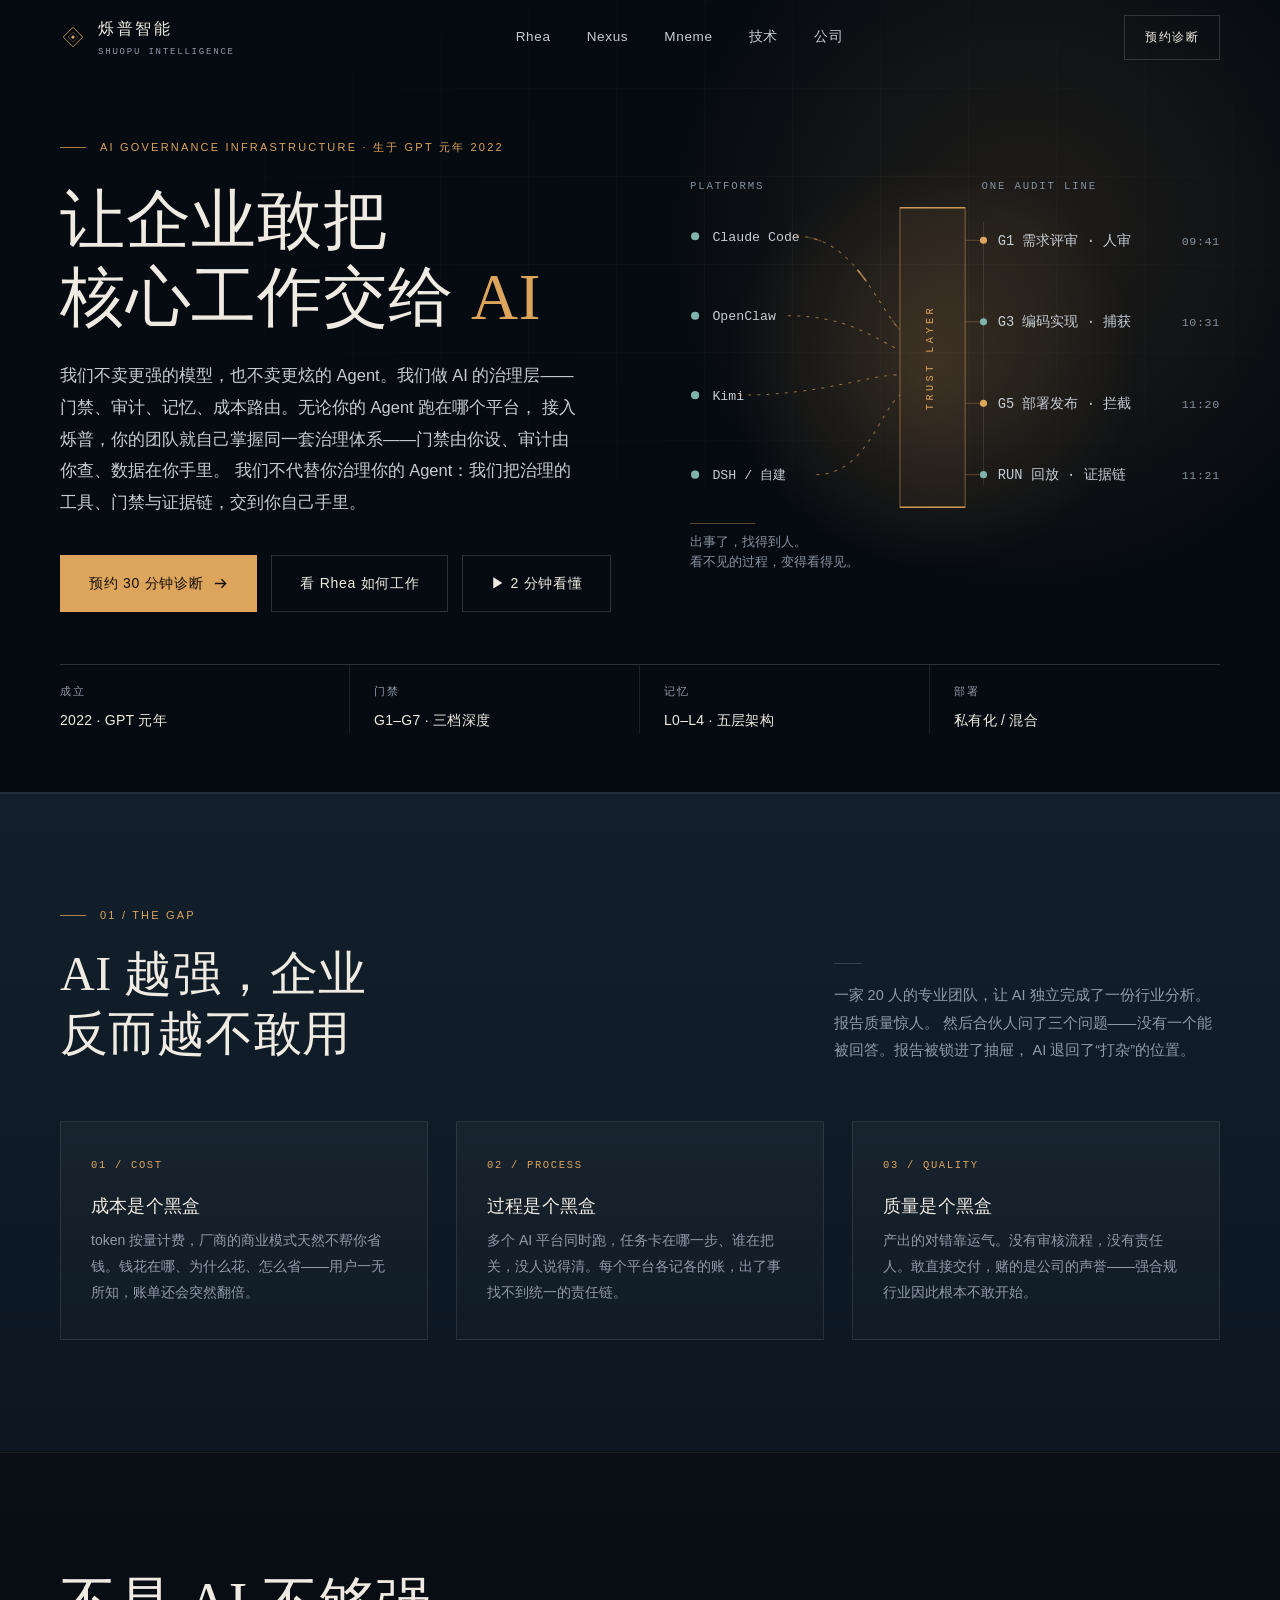
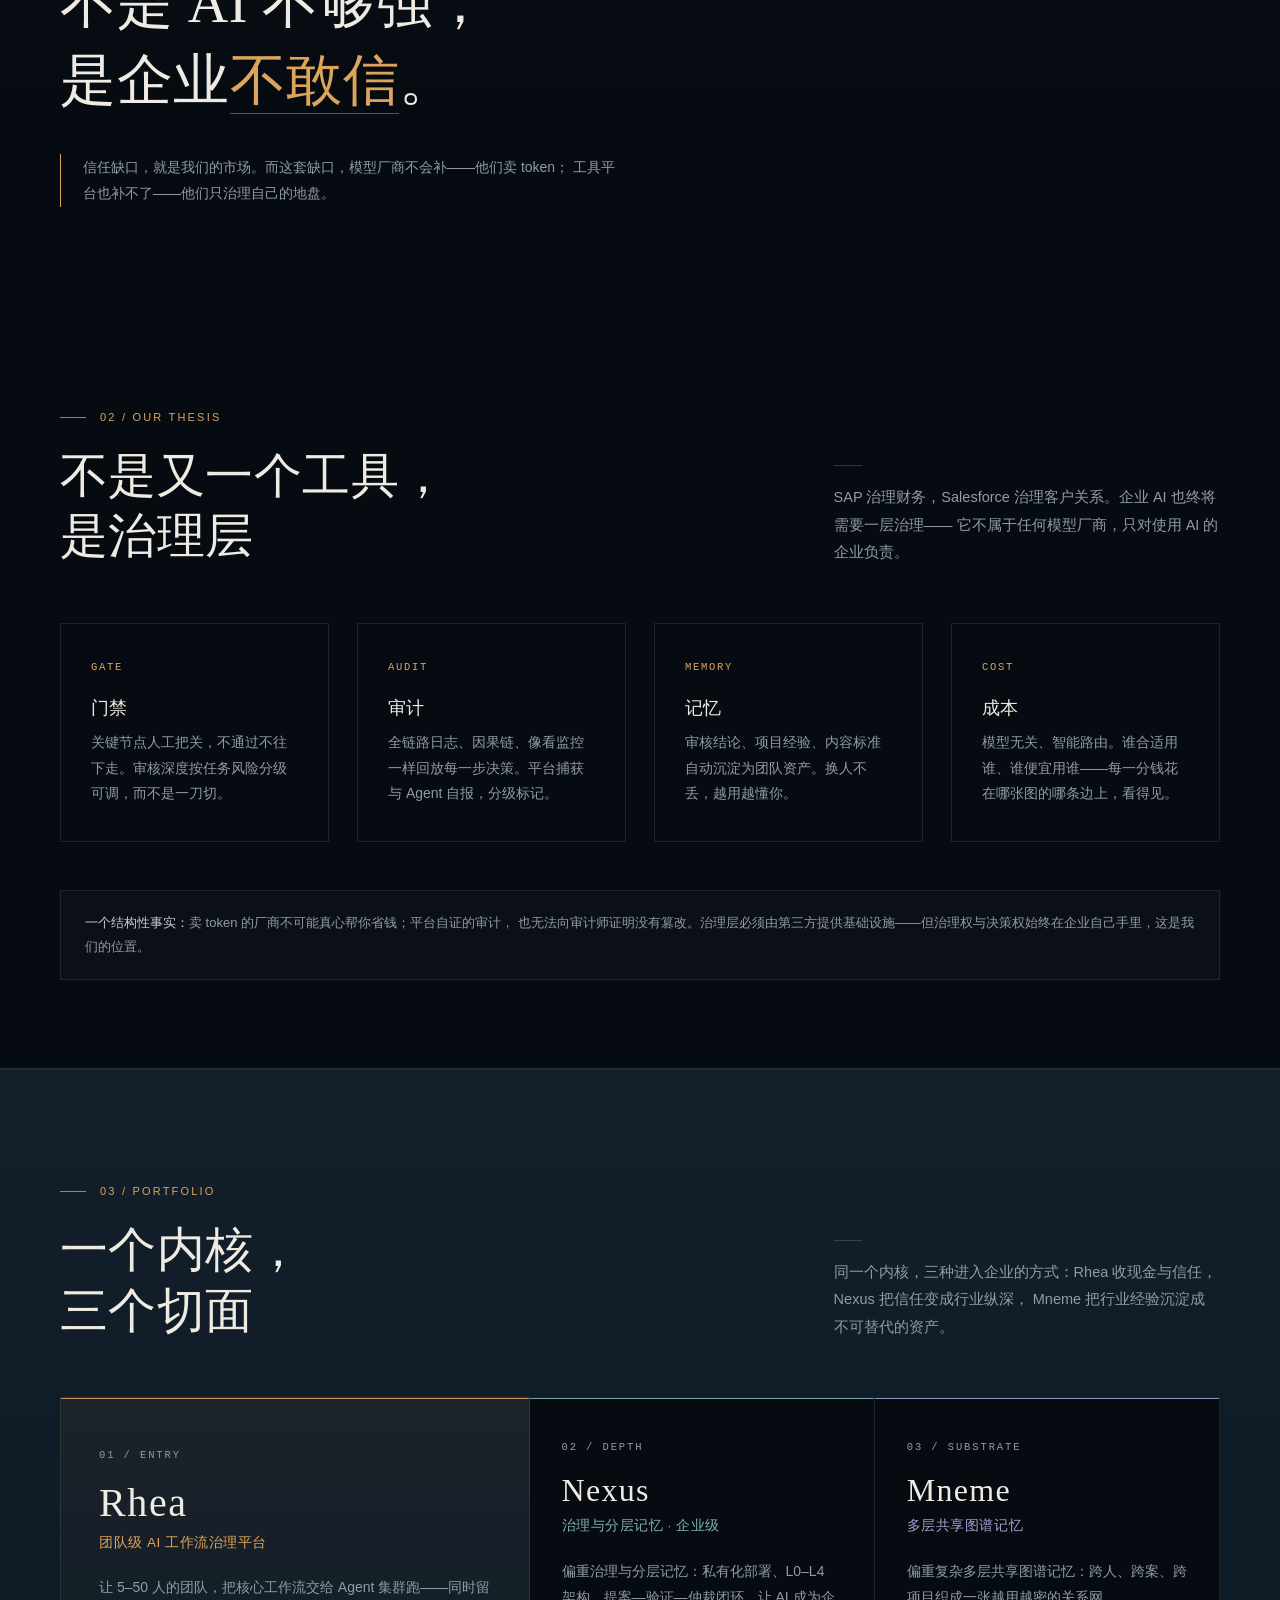
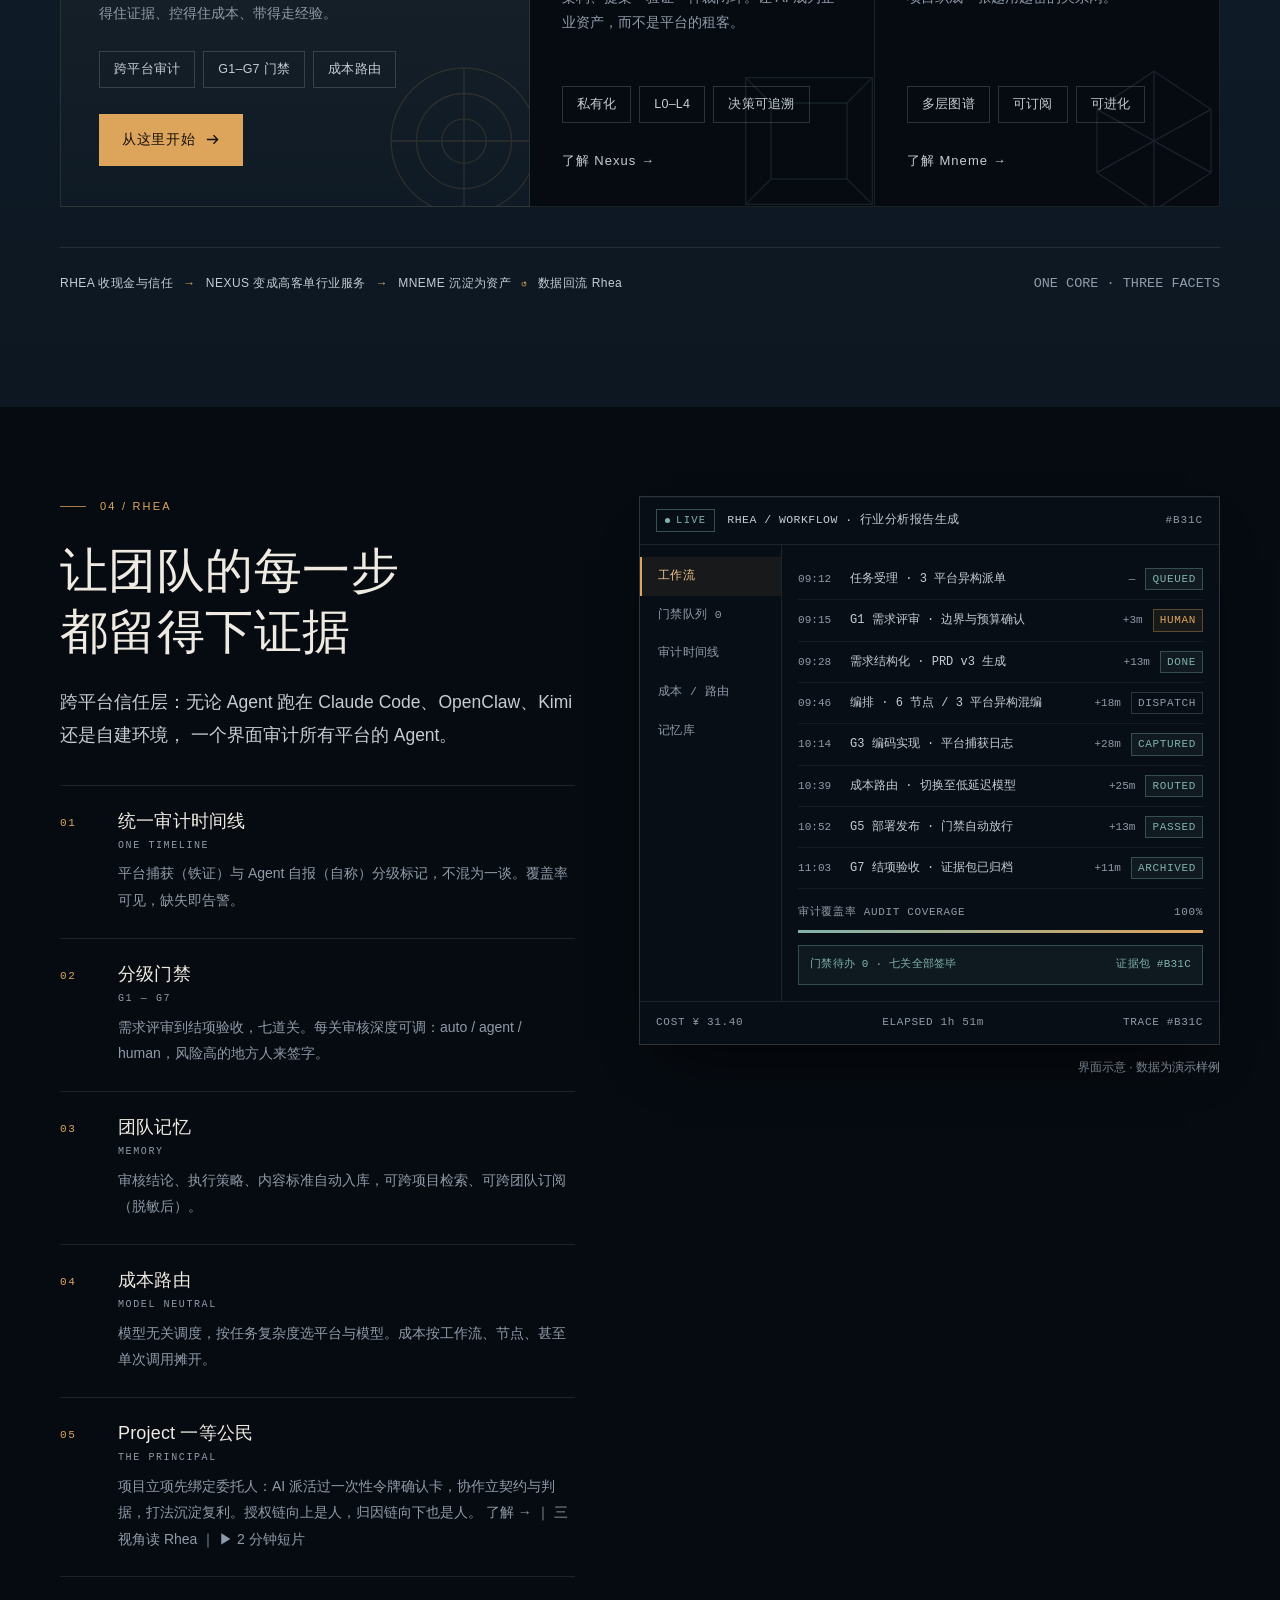
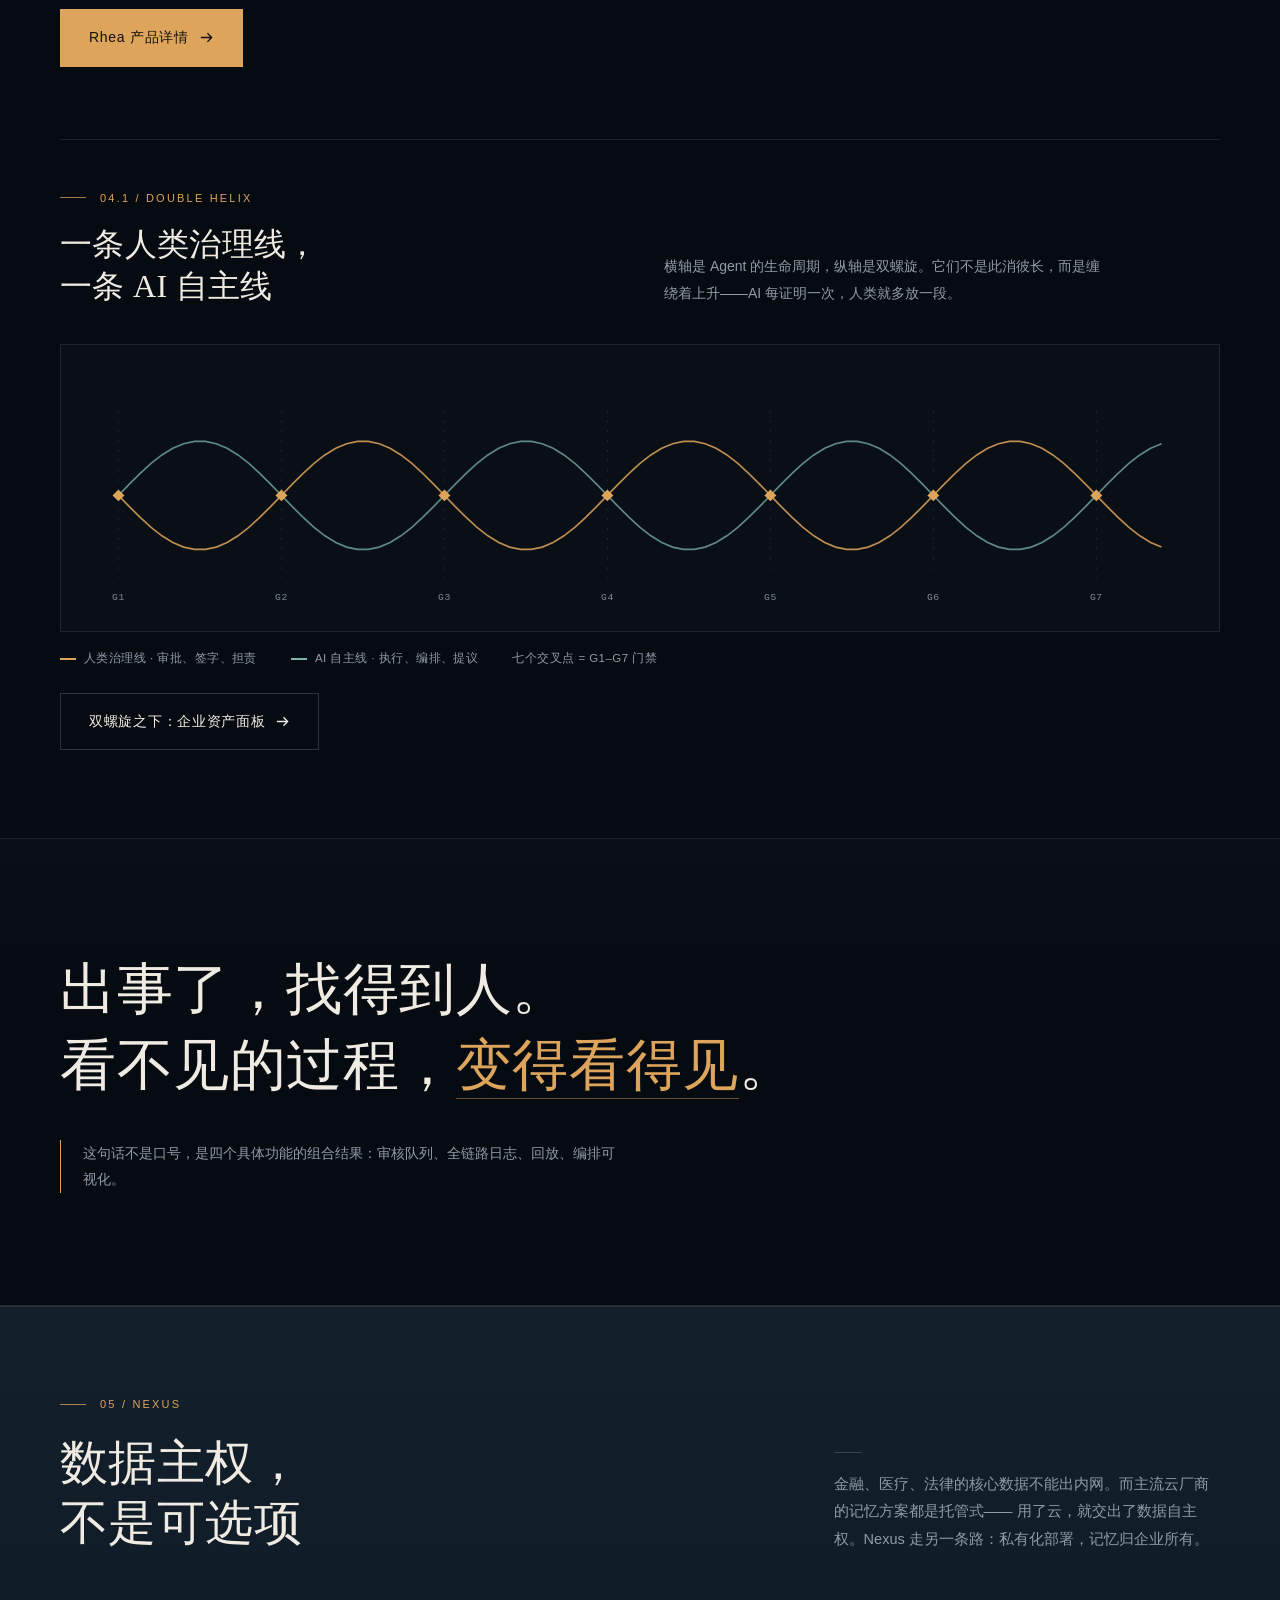
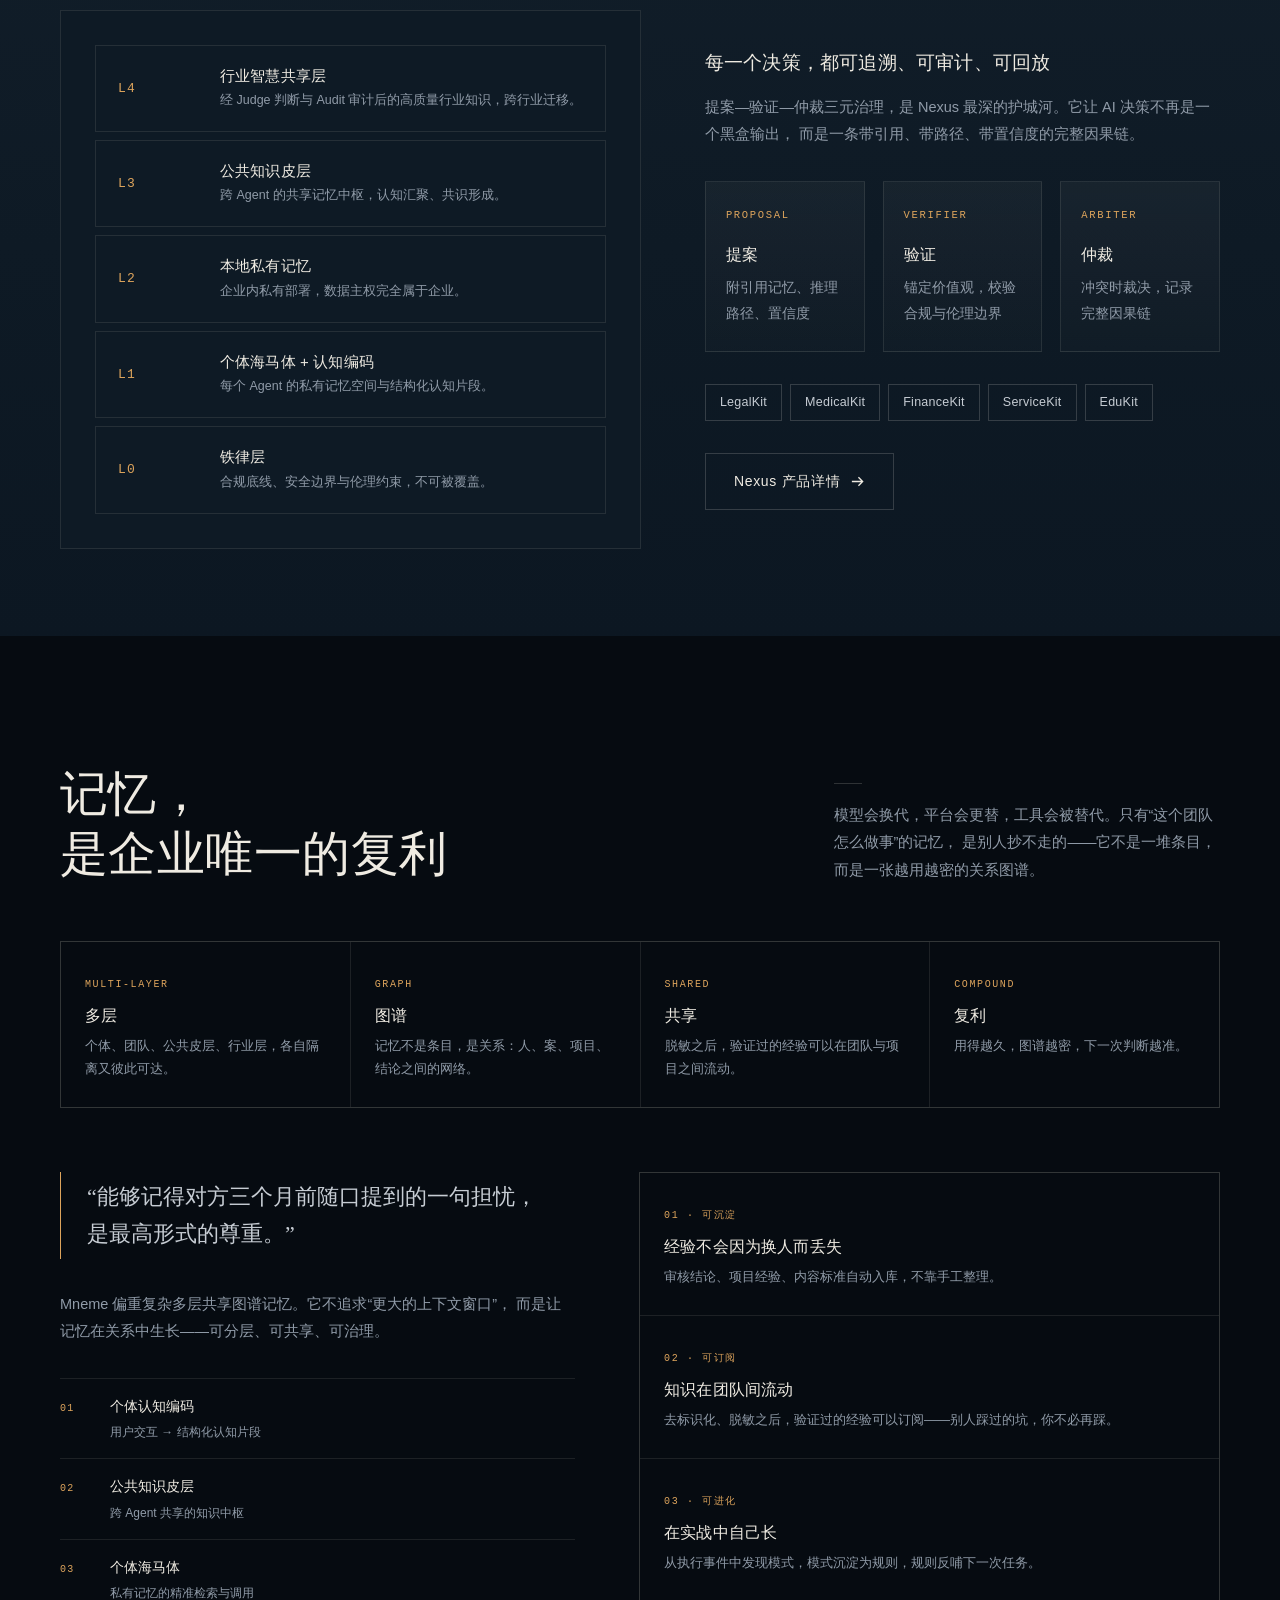
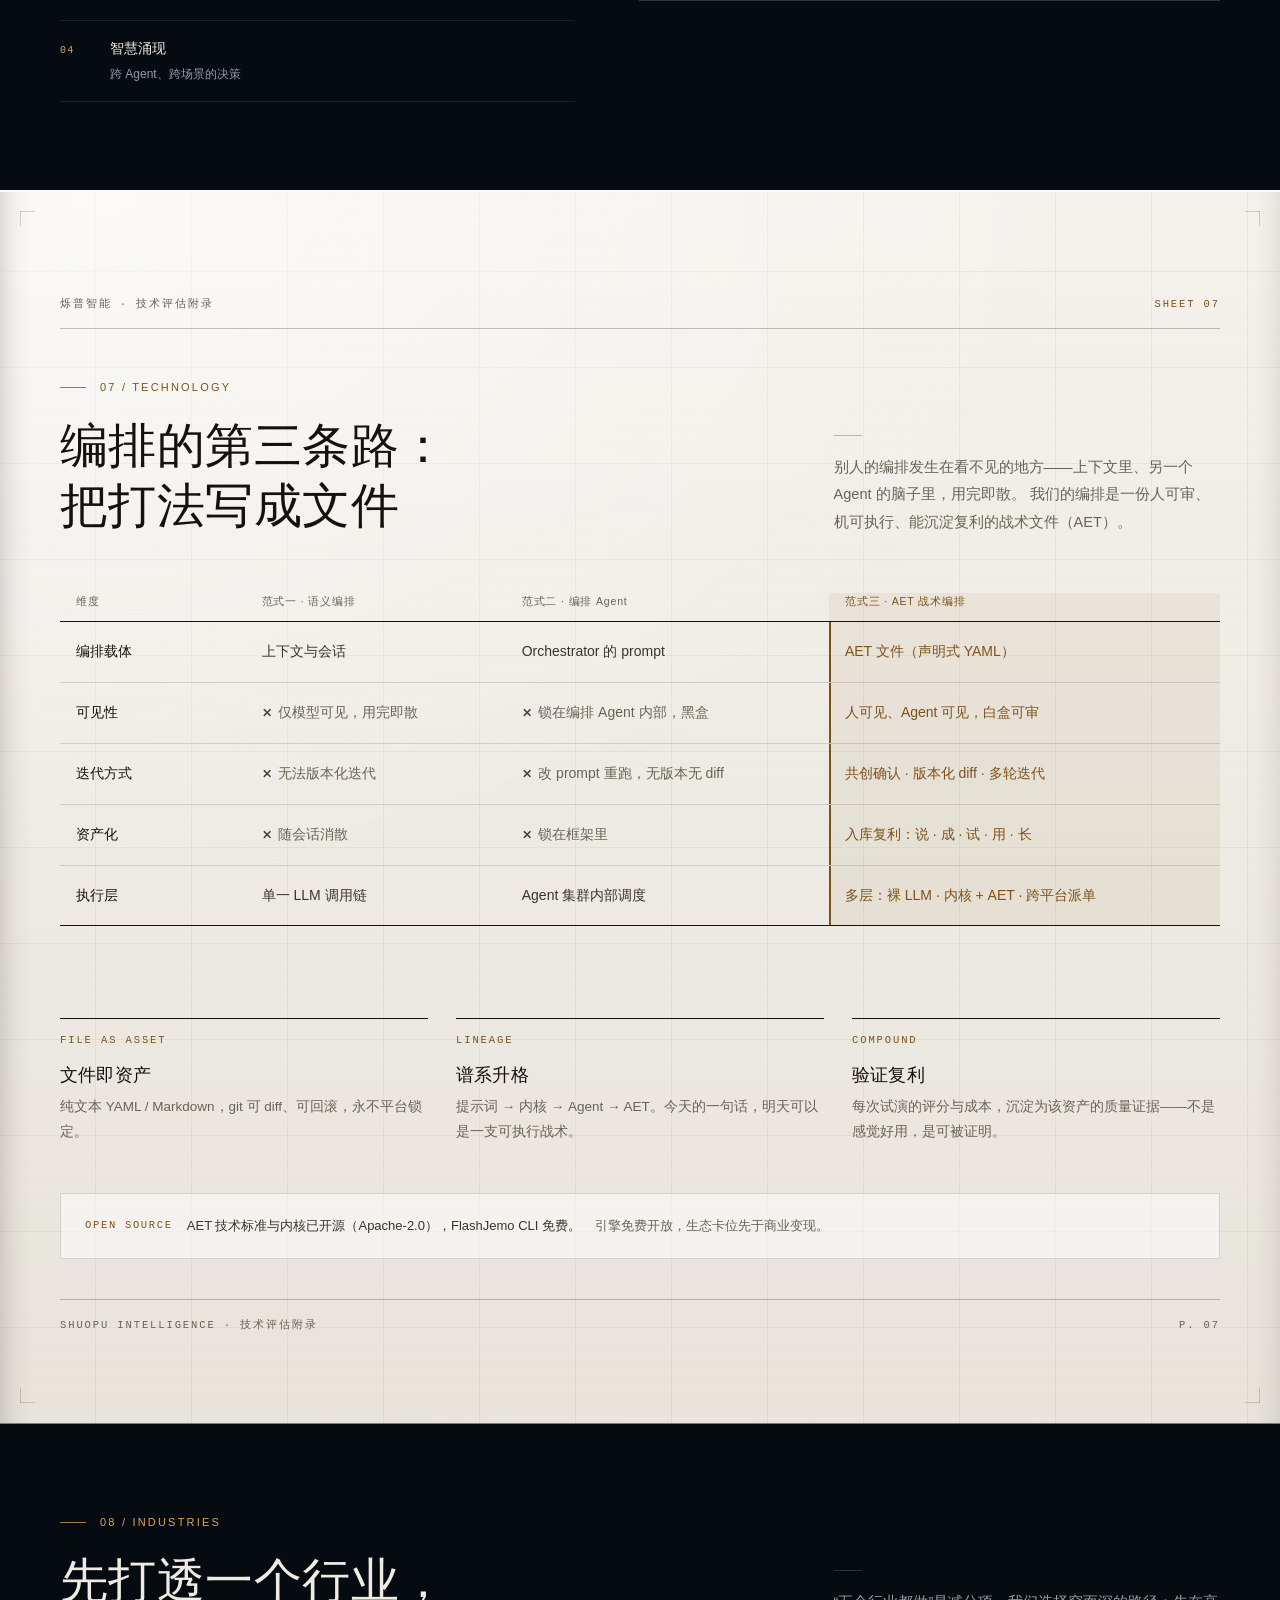
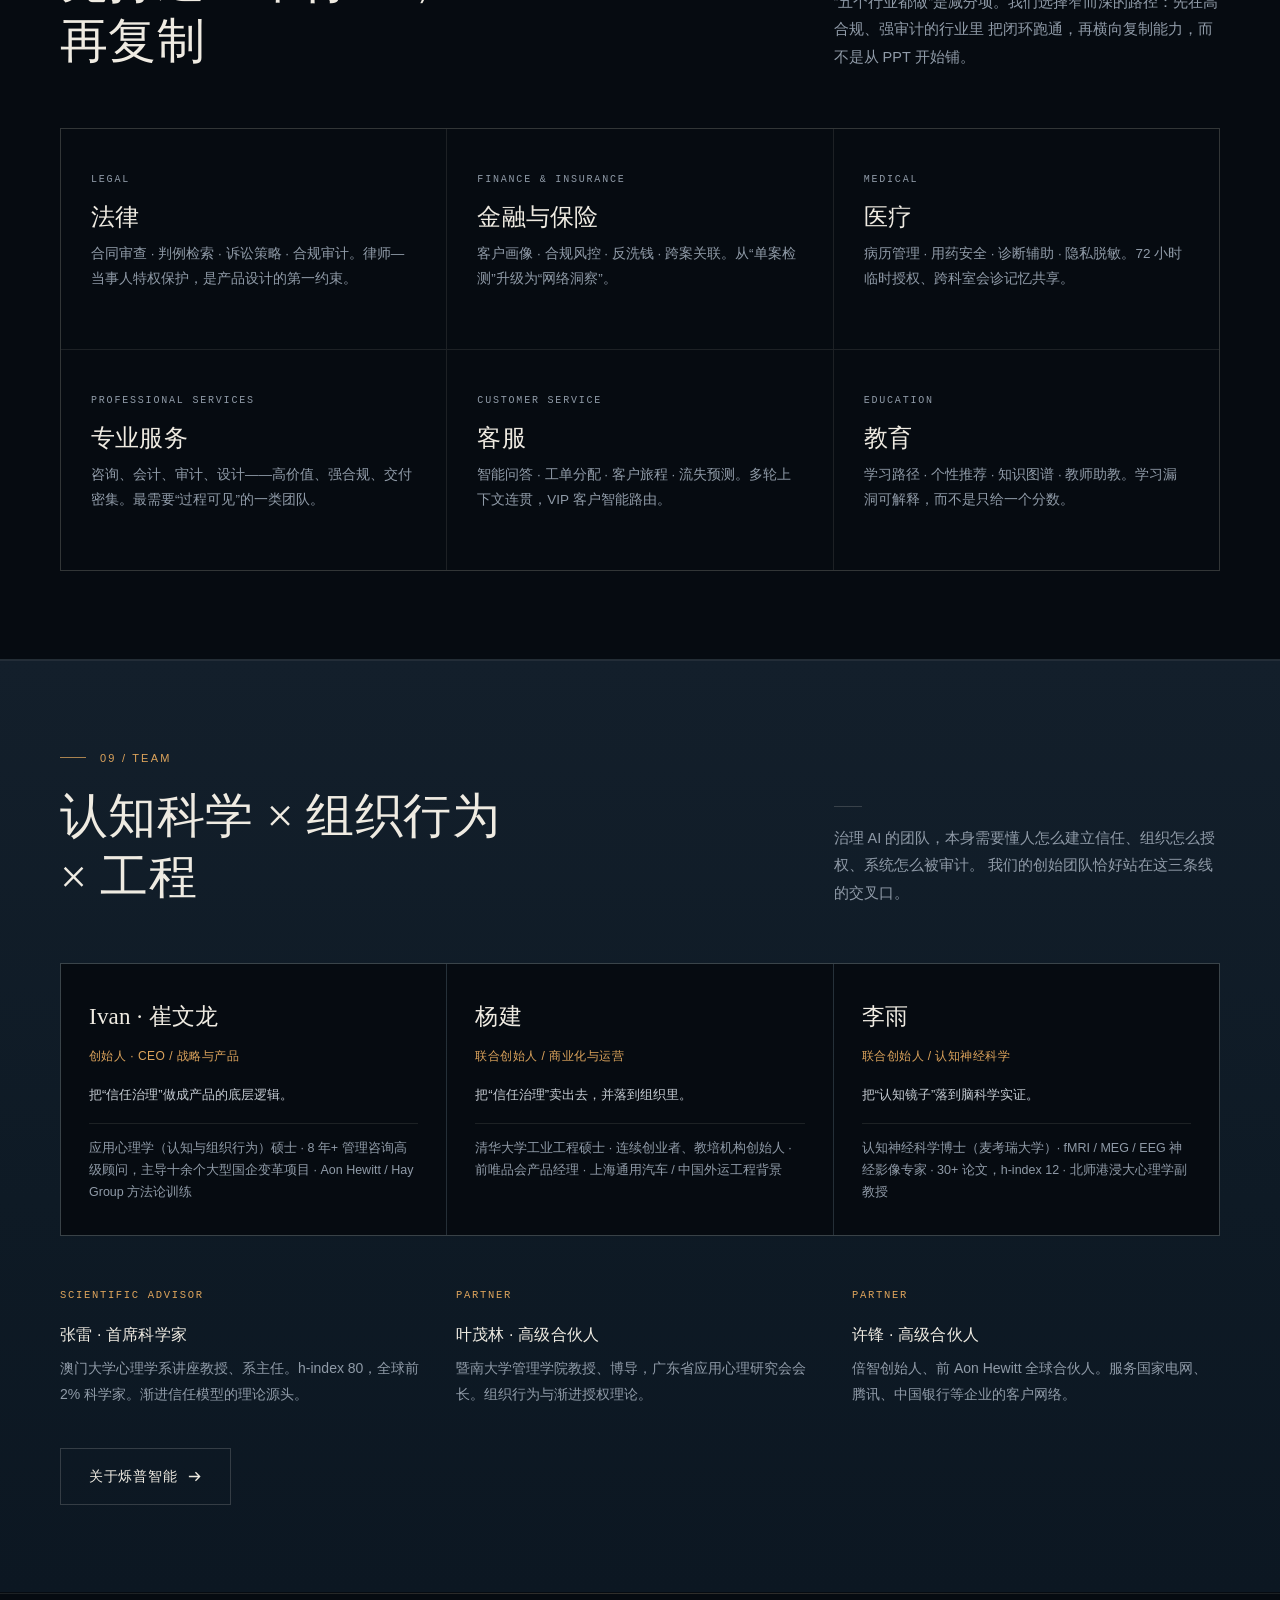
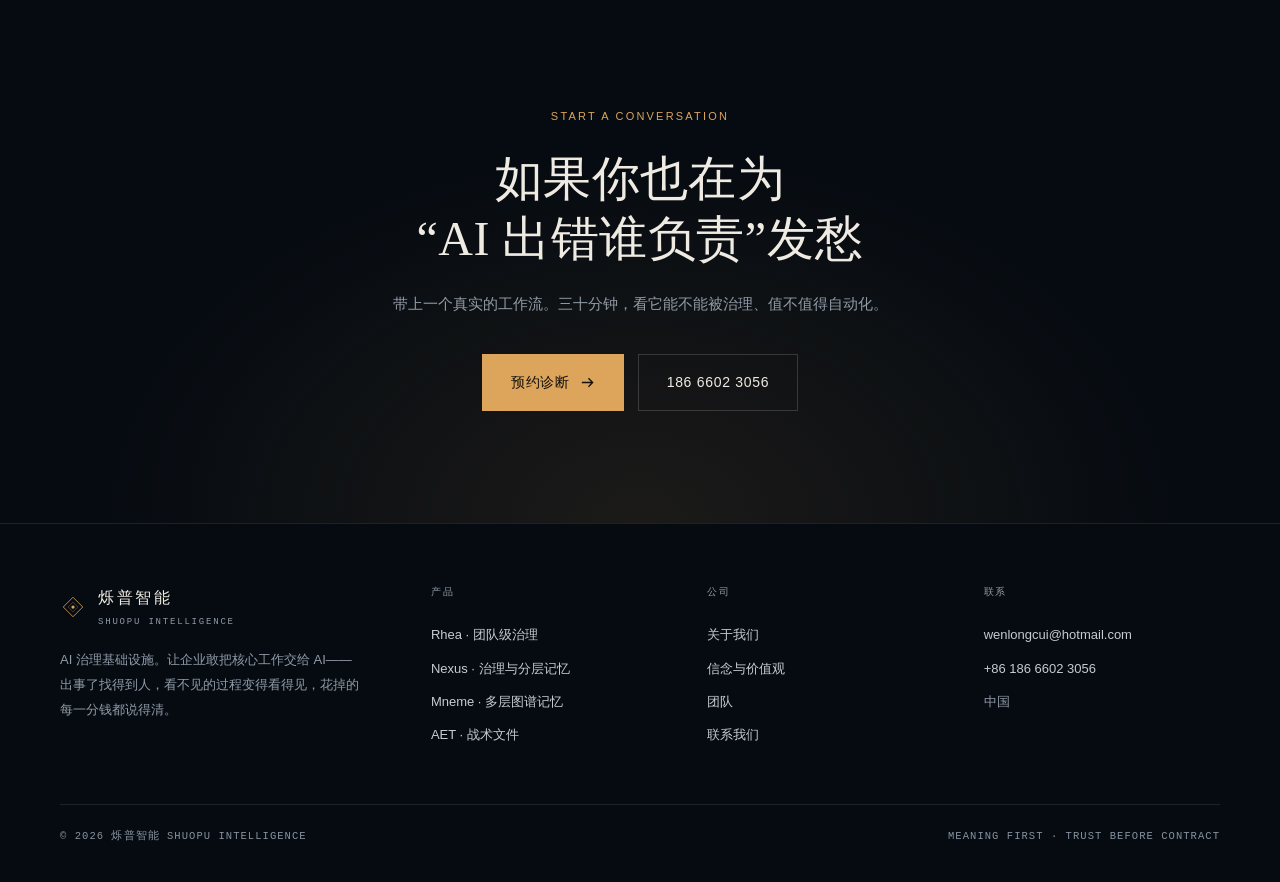
==== index.html @ 99a4a3c3 "docs(site): 烁普智能官网首版上线 7 个正式页面 + 品牌资产（22 文件 / 316KB），纯静态、零后端依赖。 部署到 GitHub Pages（免费 HTTPS + 全球 CDN），" ====
<!DOCTYPE html>
<html lang="zh-CN">
<head>
<meta charset="UTF-8">
<meta name="viewport" content="width=device-width, initial-scale=1.0">
<title>烁普智能 · AI 治理基础设施 | 让企业敢把核心工作交给 AI</title>
<meta name="description" content="烁普智能（SHUOPU INTELLIGENCE）是企业 AI 治理基础设施提供方。Rhea 帮团队治理自己的 AI 工作流（双螺旋渐进授权），Nexus 提供私有化治理底座与分层记忆，Mneme 沉淀多层共享图谱记忆。">
<meta name="theme-color" content="#060B11">
<link rel="stylesheet" href="assets/css/site.css">
<link rel="icon" href="data:image/svg+xml,%3Csvg xmlns='http://www.w3.org/2000/svg' viewBox='0 0 32 32'%3E%3Crect width='32' height='32' fill='%23060B11'/%3E%3Cpath d='M16 5 L27 16 L16 27 L5 16 Z' fill='none' stroke='%23DDA45C' stroke-width='1.2'/%3E%3Ccircle cx='16' cy='16' r='2.4' fill='%23DDA45C'/%3E%3C/svg%3E">
</head>
<body>

<a class="skip" href="#main">跳到主要内容</a>

<!-- ================= NAV ================= -->
<header class="nav">
  <div class="wrap">
    <a class="brand" href="index.html" aria-label="烁普智能首页">
      <svg viewBox="0 0 32 32" fill="none" aria-hidden="true">
        <path d="M16 4 L28 16 L16 28 L4 16 Z" stroke="#DDA45C" stroke-width="1"/>
        <path d="M16 10 L22 16 L16 22 L10 16 Z" stroke="#DDA45C" stroke-width="0.8" opacity="0.45"/>
        <circle cx="16" cy="16" r="2" fill="#DDA45C"/>
      </svg>
      <span class="brand-name">烁普智能<span>SHUOPU INTELLIGENCE</span></span>
    </a>
    <nav class="nav-links" id="navLinks">
      <a href="rhea.html">Rhea</a>
      <a href="nexus.html">Nexus</a>
      <a href="index.html#mneme">Mneme</a>
      <a href="index.html#technology">技术</a>
      <a href="about.html">公司</a>
      <a class="nav-mobile-cta" href="#contact">预约诊断 →</a>
    </nav>
    <a class="nav-cta" href="about.html#contact">预约诊断</a>
    <button class="burger" aria-label="菜单" aria-expanded="false"><span></span></button>
  </div>
</header>

<!-- ================= HERO ================= -->
<section class="hero">
  <div class="wrap hero-inner">
    <div class="hero-grid">
      <div>
        <div class="eyebrow rv">AI Governance Infrastructure · 生于 GPT 元年 2022</div>
        <h1 class="h-display rv rv-d1">让企业敢把<br>核心工作交给 <span class="accent">AI</span></h1>
        <p class="hero-sub rv rv-d2">
          我们不卖更强的模型，也不卖更炫的 Agent。我们做 AI 的治理层——
          门禁、审计、记忆、成本路由。无论你的 Agent 跑在哪个平台，
          接入烁普，你的团队就自己掌握同一套治理体系——门禁由你设、审计由你查、数据在你手里。
          我们不代替你治理你的 Agent：我们把治理的工具、门禁与证据链，交到你自己手里。
        </p>
        <div class="hero-actions rv rv-d3">
          <a class="btn btn--solid" href="about.html#contact">
            预约 30 分钟诊断
            <svg viewBox="0 0 16 16" fill="none" stroke="currentColor" stroke-width="1.4"><path d="M2 8h11M9 3.5 13.5 8 9 12.5"/></svg>
          </a>
          <a class="btn btn--ghost" href="rhea.html">看 Rhea 如何工作</a>
          <a class="btn btn--ghost" href="film.html">▶ 2 分钟看懂</a>
        </div>
      </div>

      <!-- 桌面版：1:1 字号，读得清才算证据 -->
      <div class="hero-visual hero-visual--d rv rv-d2" aria-hidden="true">
        <svg viewBox="0 0 520 400" fill="none">
          <defs>
            <radialGradient id="hglow" cx="50%" cy="50%">
              <stop offset="0%" stop-color="#DDA45C" stop-opacity="0.16"/>
              <stop offset="100%" stop-color="#DDA45C" stop-opacity="0"/>
            </radialGradient>
            <linearGradient id="hbeam" x1="0" y1="0" x2="1" y2="0">
              <stop offset="0%" stop-color="#DDA45C" stop-opacity="0"/>
              <stop offset="60%" stop-color="#DDA45C" stop-opacity="0.7"/>
              <stop offset="100%" stop-color="#DDA45C" stop-opacity="0.15"/>
            </linearGradient>
          </defs>

          <circle cx="238" cy="190" r="205" fill="url(#hglow)"/>

          <g font-family="SF Mono, Menlo, monospace" font-size="10.5" letter-spacing="1.8" fill="#86929F">
            <text x="0" y="18">PLATFORMS</text>
            <text x="286" y="18">ONE AUDIT LINE</text>
          </g>

          <!-- platforms -->
          <g font-family="SF Mono, Menlo, monospace" font-size="13" fill="#C6CCD3">
            <circle cx="5" cy="64" r="4" fill="#7FB3AB"/>
            <text x="22" y="68.5">Claude Code</text>
            <circle cx="5" cy="142" r="4" fill="#7FB3AB"/>
            <text x="22" y="146.5">OpenClaw</text>
            <circle cx="5" cy="220" r="4" fill="#7FB3AB"/>
            <text x="22" y="224.5">Kimi</text>
            <circle cx="5" cy="298" r="4" fill="#7FB3AB"/>
            <text x="22" y="302.5">DSH / 自建</text>
          </g>

          <!-- converging -->
          <g stroke="#DDA45C" stroke-width="1" opacity="0.62" stroke-dasharray="3 6">
            <path d="M104 64 C 160 64, 182 130, 206 156"/>
            <path d="M96 142 C 152 142, 178 162, 206 176"/>
            <path d="M48 220 C 130 220, 174 200, 206 200"/>
            <path d="M124 298 C 172 298, 186 236, 206 220"/>
          </g>

          <!-- trust layer -->
          <rect x="206" y="36" width="64" height="294" fill="#DDA45C" fill-opacity="0.05" stroke="#DDA45C" stroke-opacity="0.5"/>
          <line x1="206" y1="36" x2="270" y2="36" stroke="#DDA45C" stroke-opacity="0.85" stroke-width="1.4"/>
          <line x1="206" y1="330" x2="270" y2="330" stroke="#DDA45C" stroke-opacity="0.85" stroke-width="1.4"/>
          <text x="238" y="183" text-anchor="middle" transform="rotate(-90 238 183)"
                font-family="SF Mono, Menlo, monospace" font-size="10" letter-spacing="3.4" fill="#DDA45C">TRUST LAYER</text>

          <!-- audit axis -->
          <line x1="288" y1="50" x2="288" y2="308" stroke="#EAE6DC" stroke-opacity="0.12"/>
          <g stroke="#DDA45C" stroke-opacity="0.3">
            <line x1="270" y1="68" x2="288" y2="68"/>
            <line x1="270" y1="148" x2="288" y2="148"/>
            <line x1="270" y1="228" x2="288" y2="228"/>
            <line x1="270" y1="298" x2="288" y2="298"/>
          </g>

          <!-- audit rows -->
          <g font-family="SF Mono, Menlo, monospace">
            <circle cx="288" cy="68" r="3.5" fill="#DDA45C"/>
            <text x="302" y="72.5" font-size="13.5" fill="#C6CCD3">G1 需求评审 · 人审</text>
            <text x="520" y="72.5" font-size="11.5" fill="#86929F" text-anchor="end" letter-spacing="0.6">09:41</text>

            <circle cx="288" cy="148" r="3.5" fill="#7FB3AB"/>
            <text x="302" y="152.5" font-size="13.5" fill="#C6CCD3">G3 编码实现 · 捕获</text>
            <text x="520" y="152.5" font-size="11.5" fill="#86929F" text-anchor="end" letter-spacing="0.6">10:31</text>

            <circle cx="288" cy="228" r="3.5" fill="#DDA45C"/>
            <text x="302" y="232.5" font-size="13.5" fill="#C6CCD3">G5 部署发布 · 拦截</text>
            <text x="520" y="232.5" font-size="11.5" fill="#86929F" text-anchor="end" letter-spacing="0.6">11:20</text>

            <circle cx="288" cy="298" r="3.5" fill="#7FB3AB"/>
            <text x="302" y="302.5" font-size="13.5" fill="#C6CCD3">RUN 回放 · 证据链</text>
            <text x="520" y="302.5" font-size="11.5" fill="#86929F" text-anchor="end" letter-spacing="0.6">11:21</text>
          </g>

          <line x1="0" y1="346" x2="64" y2="346" stroke="#DDA45C" stroke-opacity="0.4"/>
          <g font-family="SF Mono, Menlo, monospace" font-size="12.5" fill="#86929F">
            <text x="0" y="368">出事了，找得到人。</text>
            <text x="0" y="388">看不见的过程，变得看得见。</text>
          </g>

          <!-- 一条流动的线，够了 -->
          <path d="M104 64 C 160 64, 182 130, 206 156" stroke="url(#hbeam)" stroke-width="1.6">
            <animate attributeName="stroke-dashoffset" from="0" to="-60" dur="4s" repeatCount="indefinite"/>
            <animate attributeName="stroke-dasharray" values="0 60;40 20;0 60" dur="4s" repeatCount="indefinite"/>
          </path>
        </svg>
      </div>

      <!-- 移动端：不是把桌面图缩小，是重新画一张大的 -->
      <div class="hero-visual hero-visual--m rv rv-d2" aria-hidden="true">
        <svg viewBox="0 0 360 306" fill="none">
          <g font-family="SF Mono, Menlo, monospace" font-size="11" letter-spacing="1.6" fill="#86929F">
            <text x="0" y="14">PLATFORMS</text>
            <text x="176" y="14">TRUST LAYER</text>
          </g>

          <g font-family="SF Mono, Menlo, monospace" font-size="14" fill="#C6CCD3">
            <circle cx="5" cy="46" r="4" fill="#7FB3AB"/><text x="22" y="50.5">Claude Code</text>
            <circle cx="5" cy="82" r="4" fill="#7FB3AB"/><text x="22" y="86.5">OpenClaw</text>
            <circle cx="5" cy="118" r="4" fill="#7FB3AB"/><text x="22" y="122.5">Kimi</text>
            <circle cx="5" cy="154" r="4" fill="#7FB3AB"/><text x="22" y="158.5">DSH / 自建</text>
          </g>

          <g stroke="#DDA45C" stroke-width="1" opacity="0.45" stroke-dasharray="3 5">
            <line x1="150" y1="46" x2="176" y2="46"/>
            <line x1="150" y1="82" x2="176" y2="82"/>
            <line x1="150" y1="118" x2="176" y2="118"/>
            <line x1="150" y1="154" x2="176" y2="154"/>
          </g>

          <rect x="176" y="28" width="184" height="146" fill="#DDA45C" fill-opacity="0.06" stroke="#DDA45C" stroke-opacity="0.5"/>
          <g font-family="SF Mono, Menlo, monospace" fill="#EAE6DC" font-size="13.5">
            <text x="192" y="70">门禁 · 审计</text>
            <text x="192" y="96">记忆 · 成本路由</text>
          </g>
          <text x="192" y="126" font-family="SF Mono, Menlo, monospace" font-size="11.5" fill="#86929F" letter-spacing="1.2">RHEA / NEXUS</text>

          <g font-family="SF Mono, Menlo, monospace" font-size="13.5" fill="#C6CCD3">
            <circle cx="5" cy="212" r="4" fill="#DDA45C"/><text x="22" y="216.5">G1 需求评审 · 人审</text>
            <circle cx="5" cy="248" r="4" fill="#DDA45C"/><text x="22" y="252.5">G5 部署发布 · 拦截</text>
            <circle cx="5" cy="284" r="4" fill="#7FB3AB"/><text x="22" y="288.5">RUN 回放 · 证据链</text>
          </g>
        </svg>
      </div>
    </div>

    <!-- 证据条：只有站内已有的事实 -->
    <ul class="evidence rv rv-d4">
      <li><span class="e-k">成立</span><span class="e-v">2022 · GPT 元年</span></li>
      <li><span class="e-k">门禁</span><span class="e-v">G1–G7 · 三档深度</span></li>
      <li><span class="e-k">记忆</span><span class="e-v">L0–L4 · 五层架构</span></li>
      <li><span class="e-k">部署</span><span class="e-v">私有化 / 混合</span></li>
    </ul>
  </div>
</section>

<main id="main" tabindex="-1">

<!-- ================= 01 PROBLEM ================= -->
<section class="section section--xl bg-2 section--line" id="problem">
  <div class="wrap">
    <div class="sec-head">
      <div>
        <div class="eyebrow rv">01 / The Gap</div>
        <h2 class="h1 rv rv-d1">AI 越强，企业<br>反而越不敢用</h2>
      </div>
      <p class="rv rv-d2">
        一家 20 人的专业团队，让 AI 独立完成了一份行业分析。报告质量惊人。
        然后合伙人问了三个问题——没有一个能被回答。报告被锁进了抽屉，
        AI 退回了“打杂”的位置。
      </p>
    </div>

    <div class="grid g3">
      <div class="card rv">
        <span class="idx">01 / COST</span>
        <h3>成本是个黑盒</h3>
        <p>token 按量计费，厂商的商业模式天然不帮你省钱。钱花在哪、为什么花、怎么省——用户一无所知，账单还会突然翻倍。</p>
      </div>
      <div class="card rv rv-d1">
        <span class="idx">02 / PROCESS</span>
        <h3>过程是个黑盒</h3>
        <p>多个 AI 平台同时跑，任务卡在哪一步、谁在把关，没人说得清。每个平台各记各的账，出了事找不到统一的责任链。</p>
      </div>
      <div class="card rv rv-d2">
        <span class="idx">03 / QUALITY</span>
        <h3>质量是个黑盒</h3>
        <p>产出的对错靠运气。没有审核流程，没有责任人。敢直接交付，赌的是公司的声誉——强合规行业因此根本不敢开始。</p>
      </div>
    </div>
  </div>
</section>

<!-- 全宽陈述段 · 落点 -->
<section class="lede">
  <div class="wrap">
    <p class="statement rv">不是 AI 不够强，<br>是企业<span class="accent">不敢信</span>。</p>
    <p class="lede-note rv rv-d1">
      信任缺口，就是我们的市场。而这套缺口，模型厂商不会补——他们卖 token；
      工具平台也补不了——他们只治理自己的地盘。
    </p>
  </div>
</section>

<!-- ================= 02 THESIS ================= -->
<section class="section" id="thesis">
  <div class="wrap">
    <div class="sec-head">
      <div>
        <div class="eyebrow rv">02 / Our Thesis</div>
        <h2 class="h1 rv rv-d1">不是又一个工具，<br>是治理层</h2>
      </div>
      <p class="rv rv-d2">
        SAP 治理财务，Salesforce 治理客户关系。企业 AI 也终将需要一层治理——
        它不属于任何模型厂商，只对使用 AI 的企业负责。
      </p>
    </div>

    <div class="grid g4">
      <div class="card card--plain rv">
        <span class="idx">GATE</span>
        <h3>门禁</h3>
        <p>关键节点人工把关，不通过不往下走。审核深度按任务风险分级可调，而不是一刀切。</p>
      </div>
      <div class="card card--plain rv rv-d1">
        <span class="idx">AUDIT</span>
        <h3>审计</h3>
        <p>全链路日志、因果链、像看监控一样回放每一步决策。平台捕获与 Agent 自报，分级标记。</p>
      </div>
      <div class="card card--plain rv rv-d2">
        <span class="idx">MEMORY</span>
        <h3>记忆</h3>
        <p>审核结论、项目经验、内容标准自动沉淀为团队资产。换人不丢，越用越懂你。</p>
      </div>
      <div class="card card--plain rv rv-d3">
        <span class="idx">COST</span>
        <h3>成本</h3>
        <p>模型无关、智能路由。谁合适用谁、谁便宜用谁——每一分钱花在哪张图的哪条边上，看得见。</p>
      </div>
    </div>

    <div class="note rv mt-48">
      <strong>一个结构性事实：</strong>卖 token 的厂商不可能真心帮你省钱；平台自证的审计，
      也无法向审计师证明没有篡改。治理层必须由第三方提供基础设施——但治理权与决策权始终在企业自己手里，这是我们的位置。
    </div>
  </div>
</section>

<!-- ================= 03 PRODUCTS ================= -->
<section class="section section--xl bg-2 section--line" id="products">
  <div class="wrap">
    <div class="sec-head">
      <div>
        <div class="eyebrow rv">03 / Portfolio</div>
        <h2 class="h1 rv rv-d1">一个内核，<br>三个切面</h2>
      </div>
      <p class="rv rv-d2">
        同一个内核，三种进入企业的方式：Rhea 收现金与信任，Nexus 把信任变成行业纵深，
        Mneme 把行业经验沉淀成不可替代的资产。
      </p>
    </div>

    <div class="pcards">
      <a class="pcard pcard--lead rv" href="rhea.html">
        <span class="tag">01 / Entry</span>
        <div class="pname">Rhea</div>
        <div class="prole">团队级 AI 工作流治理平台</div>
        <p>让 5–50 人的团队，把核心工作流交给 Agent 集群跑——同时留得住证据、控得住成本、带得走经验。</p>
        <div class="chips"><span class="chip">跨平台审计</span><span class="chip">G1–G7 门禁</span><span class="chip">成本路由</span></div>
        <span class="pcard-cta btn btn--solid">从这里开始
          <svg viewBox="0 0 16 16" fill="none" stroke="currentColor" stroke-width="1.4" aria-hidden="true"><path d="M2 8h11M9 3.5 13.5 8 9 12.5"/></svg>
        </span>
        <svg class="glyph" viewBox="0 0 120 120" fill="none" stroke="#DDA45C" stroke-width="0.8" aria-hidden="true">
          <circle cx="60" cy="60" r="46"/><circle cx="60" cy="60" r="30"/><circle cx="60" cy="60" r="14"/>
          <line x1="60" y1="14" x2="60" y2="106"/><line x1="14" y1="60" x2="106" y2="60"/>
        </svg>
      </a>
      <a class="pcard accent-teal rv rv-d1" href="nexus.html">
        <span class="tag">02 / Depth</span>
        <div class="pname">Nexus</div>
        <div class="prole">治理与分层记忆 · 企业级</div>
        <p>偏重治理与分层记忆：私有化部署、L0–L4 架构、提案—验证—仲裁闭环。让 AI 成为企业资产，而不是平台的租客。</p>
        <div class="chips"><span class="chip">私有化</span><span class="chip">L0–L4</span><span class="chip">决策可追溯</span></div>
        <span class="go">了解 Nexus →</span>
        <svg class="glyph" viewBox="0 0 120 120" fill="none" stroke="#7FB3AB" stroke-width="0.8" aria-hidden="true">
          <rect x="20" y="20" width="80" height="80"/><rect x="36" y="36" width="48" height="48"/>
          <line x1="20" y1="20" x2="36" y2="36"/><line x1="100" y1="20" x2="84" y2="36"/>
          <line x1="20" y1="100" x2="36" y2="84"/><line x1="100" y1="100" x2="84" y2="84"/>
        </svg>
      </a>
      <a class="pcard accent-violet rv rv-d2" href="#mneme">
        <span class="tag">03 / Substrate</span>
        <div class="pname">Mneme</div>
        <div class="prole">多层共享图谱记忆</div>
        <p>偏重复杂多层共享图谱记忆：跨人、跨案、跨项目织成一张越用越密的关系网。</p>
        <div class="chips"><span class="chip">多层图谱</span><span class="chip">可订阅</span><span class="chip">可进化</span></div>
        <span class="go">了解 Mneme →</span>
        <svg class="glyph" viewBox="0 0 120 120" fill="none" stroke="#A6A0CF" stroke-width="0.8" aria-hidden="true">
          <path d="M60 16 L96 40 L96 80 L60 104 L24 80 L24 40 Z"/>
          <path d="M60 16 L60 104M24 40 L96 80M96 40 L24 80"/>
        </svg>
      </a>
    </div>

    <div class="chain rv">
      <div class="flowline">
        <span>RHEA 收现金与信任</span><i>→</i>
        <span>NEXUS 变成高客单行业服务</span><i>→</i>
        <span>MNEME 沉淀为资产</span><i>↺</i>
        <span>数据回流 Rhea</span>
      </div>
      <span class="small mono">ONE CORE · THREE FACETS</span>
    </div>
  </div>
</section>

<!-- ================= 04 RHEA ================= -->
<section class="section" id="rhea">
  <div class="wrap">
    <div class="split split--top">
      <div>
        <div class="eyebrow rv">04 / Rhea</div>
        <h2 class="h1 rv rv-d1 mt-24">让团队的每一步<br>都留得下证据</h2>
        <p class="lead rv rv-d2 mt-24">
          跨平台信任层：无论 Agent 跑在 Claude Code、OpenClaw、Kimi 还是自建环境，
          一个界面审计所有平台的 Agent。
        </p>
        <div class="flist flist--stack mt-32">
          <div class="fitem rv">
            <span class="n">01</span>
            <h3>统一审计时间线<small>One Timeline</small></h3>
            <p>平台捕获（铁证）与 Agent 自报（自称）分级标记，不混为一谈。覆盖率可见，缺失即告警。</p>
          </div>
          <div class="fitem rv">
            <span class="n">02</span>
            <h3>分级门禁<small>G1 — G7</small></h3>
            <p>需求评审到结项验收，七道关。每关审核深度可调：auto / agent / human，风险高的地方人来签字。</p>
          </div>
          <div class="fitem rv">
            <span class="n">03</span>
            <h3>团队记忆<small>Memory</small></h3>
            <p>审核结论、执行策略、内容标准自动入库，可跨项目检索、可跨团队订阅（脱敏后）。</p>
          </div>
          <div class="fitem rv">
            <span class="n">04</span>
            <h3>成本路由<small>Model Neutral</small></h3>
            <p>模型无关调度，按任务复杂度选平台与模型。成本按工作流、节点、甚至单次调用摊开。</p>
          </div>
          <div class="fitem rv">
            <span class="n">05</span>
            <h3>Project 一等公民<small>The Principal</small></h3>
            <p>项目立项先绑定委托人：AI 派活过一次性令牌确认卡，协作立契约与判据，打法沉淀复利。授权链向上是人，归因链向下也是人。
              <a href="rhea.html#principal" style="color:inherit">了解 →</a> ｜
              <a href="for-humans.html" style="color:inherit">三视角读 Rhea</a> ｜
              <a href="film.html" style="color:inherit">▶ 2 分钟短片</a></p>
          </div>
        </div>
        <div class="mt-32 rv">
          <a class="btn btn--solid" href="rhea.html">Rhea 产品详情
            <svg viewBox="0 0 16 16" fill="none" stroke="currentColor" stroke-width="1.4"><path d="M2 8h11M9 3.5 13.5 8 9 12.5"/></svg>
          </a>
        </div>
      </div>

      <div class="stick rv rv-d2">
        <div class="console" role="img" aria-label="Rhea 控制台界面示意：一次完整跑通的行业分析报告，审计覆盖率 100%">
          <div class="console-bar">
            <span class="cpill"><i></i>LIVE</span>
            <span class="cbar-t">RHEA / WORKFLOW · 行业分析报告生成</span>
            <span class="cbar-x">#B31C</span>
          </div>
          <div class="console-body">
            <div class="console-side">
              <span class="on">工作流</span>
              <span>门禁队列 0</span>
              <span>审计时间线</span>
              <span>成本 / 路由</span>
              <span>记忆库</span>
            </div>
            <div class="console-main">
              <div class="tl-row"><span class="t">09:12</span><span class="d">任务受理 · 3 平台异构派单</span><span class="dur">—</span><span class="s ok">QUEUED</span></div>
              <div class="tl-row"><span class="t">09:15</span><span class="d">G1 需求评审 · 边界与预算确认</span><span class="dur">+3m</span><span class="s gate">HUMAN</span></div>
              <div class="tl-row"><span class="t">09:28</span><span class="d">需求结构化 · PRD v3 生成</span><span class="dur">+13m</span><span class="s ok">DONE</span></div>
              <div class="tl-row"><span class="t">09:46</span><span class="d">编排 · 6 节点 / 3 平台异构混编</span><span class="dur">+18m</span><span class="s run">DISPATCH</span></div>
              <div class="tl-row"><span class="t">10:14</span><span class="d">G3 编码实现 · 平台捕获日志</span><span class="dur">+28m</span><span class="s ok">CAPTURED</span></div>
              <div class="tl-row"><span class="t">10:39</span><span class="d">成本路由 · 切换至低延迟模型</span><span class="dur">+25m</span><span class="s ok">ROUTED</span></div>
              <div class="tl-row"><span class="t">10:52</span><span class="d">G5 部署发布 · 门禁自动放行</span><span class="dur">+13m</span><span class="s ok">PASSED</span></div>
              <div class="tl-row"><span class="t">11:03</span><span class="d">G7 结项验收 · 证据包已归档</span><span class="dur">+11m</span><span class="s ok">ARCHIVED</span></div>

              <div class="cov">
                <div class="cov-top"><span>审计覆盖率 AUDIT COVERAGE</span><span>100%</span></div>
                <div class="cov-bar"><i style="width:100%"></i></div>
              </div>
              <div class="ctodo ctodo--ok">
                <span>门禁待办 0 · 七关全部签毕</span>
                <span>证据包 #B31C</span>
              </div>
            </div>
          </div>
          <div class="console-foot">
            <span>COST ¥ 31.40</span>
            <span>ELAPSED 1h 51m</span>
            <span>TRACE #B31C</span>
          </div>
        </div>
        <p class="console-cap">界面示意 · 数据为演示样例</p>
      </div>
    </div>

    <div class="helix-band">
      <div class="eyebrow rv">04.1 / Double Helix</div>
      <div class="helix-head">
        <h3 class="h2 helix-title rv rv-d1">一条人类治理线，<br>一条 AI 自主线</h3>
        <p class="rv rv-d2">横轴是 Agent 的生命周期，纵轴是双螺旋。它们不是此消彼长，而是缠绕着上升——AI 每证明一次，人类就多放一段。</p>
      </div>
      <div class="helix-figure rv"><svg viewBox="0 0 1040 240" fill="none" role="img" aria-label="双螺旋：人类治理线与 AI 自主线">
        <g stroke="#EAE6DC" stroke-opacity="0.1" stroke-dasharray="2 7"><line x1="40" y1="42" x2="40" y2="196"/><line x1="190" y1="42" x2="190" y2="196"/><line x1="340" y1="42" x2="340" y2="196"/><line x1="490" y1="42" x2="490" y2="196"/><line x1="640" y1="42" x2="640" y2="196"/><line x1="790" y1="42" x2="790" y2="196"/><line x1="940" y1="42" x2="940" y2="196"/></g>
        <path d="M40 120.0 L50 130.4 L60 140.3 L70 149.4 L80 157.2 L90 163.3 L100 167.6 L110 169.7 L120 169.7 L130 167.6 L140 163.3 L150 157.2 L160 149.4 L170 140.3 L180 130.4 L190 120.0 L200 109.6 L210 99.7 L220 90.6 L230 82.8 L240 76.7 L250 72.4 L260 70.3 L270 70.3 L280 72.4 L290 76.7 L300 82.8 L310 90.6 L320 99.7 L330 109.6 L340 120.0 L350 130.4 L360 140.3 L370 149.4 L380 157.2 L390 163.3 L400 167.6 L410 169.7 L420 169.7 L430 167.6 L440 163.3 L450 157.2 L460 149.4 L470 140.3 L480 130.4 L490 120.0 L500 109.6 L510 99.7 L520 90.6 L530 82.8 L540 76.7 L550 72.4 L560 70.3 L570 70.3 L580 72.4 L590 76.7 L600 82.8 L610 90.6 L620 99.7 L630 109.6 L640 120.0 L650 130.4 L660 140.3 L670 149.4 L680 157.2 L690 163.3 L700 167.6 L710 169.7 L720 169.7 L730 167.6 L740 163.3 L750 157.2 L760 149.4 L770 140.3 L780 130.4 L790 120.0 L800 109.6 L810 99.7 L820 90.6 L830 82.8 L840 76.7 L850 72.4 L860 70.3 L870 70.3 L880 72.4 L890 76.7 L900 82.8 L910 90.6 L920 99.7 L930 109.6 L940 120.0 L950 130.4 L960 140.3 L970 149.4 L980 157.2 L990 163.3 L1000 167.6" stroke="#DDA45C" stroke-width="1.5" stroke-opacity="0.85"/>
        <path d="M40 120.0 L50 109.6 L60 99.7 L70 90.6 L80 82.8 L90 76.7 L100 72.4 L110 70.3 L120 70.3 L130 72.4 L140 76.7 L150 82.8 L160 90.6 L170 99.7 L180 109.6 L190 120.0 L200 130.4 L210 140.3 L220 149.4 L230 157.2 L240 163.3 L250 167.6 L260 169.7 L270 169.7 L280 167.6 L290 163.3 L300 157.2 L310 149.4 L320 140.3 L330 130.4 L340 120.0 L350 109.6 L360 99.7 L370 90.6 L380 82.8 L390 76.7 L400 72.4 L410 70.3 L420 70.3 L430 72.4 L440 76.7 L450 82.8 L460 90.6 L470 99.7 L480 109.6 L490 120.0 L500 130.4 L510 140.3 L520 149.4 L530 157.2 L540 163.3 L550 167.6 L560 169.7 L570 169.7 L580 167.6 L590 163.3 L600 157.2 L610 149.4 L620 140.3 L630 130.4 L640 120.0 L650 109.6 L660 99.7 L670 90.6 L680 82.8 L690 76.7 L700 72.4 L710 70.3 L720 70.3 L730 72.4 L740 76.7 L750 82.8 L760 90.6 L770 99.7 L780 109.6 L790 120.0 L800 130.4 L810 140.3 L820 149.4 L830 157.2 L840 163.3 L850 167.6 L860 169.7 L870 169.7 L880 167.6 L890 163.3 L900 157.2 L910 149.4 L920 140.3 L930 130.4 L940 120.0 L950 109.6 L960 99.7 L970 90.6 L980 82.8 L990 76.7 L1000 72.4" stroke="#74A9A2" stroke-width="1.5" stroke-opacity="0.8"/>
        <path d="M40 114.5 L45.5 120 L40 125.5 L34.5 120 Z" fill="#DDA45C"/><path d="M190 114.5 L195.5 120 L190 125.5 L184.5 120 Z" fill="#DDA45C"/><path d="M340 114.5 L345.5 120 L340 125.5 L334.5 120 Z" fill="#DDA45C"/><path d="M490 114.5 L495.5 120 L490 125.5 L484.5 120 Z" fill="#DDA45C"/><path d="M640 114.5 L645.5 120 L640 125.5 L634.5 120 Z" fill="#DDA45C"/><path d="M790 114.5 L795.5 120 L790 125.5 L784.5 120 Z" fill="#DDA45C"/><path d="M940 114.5 L945.5 120 L940 125.5 L934.5 120 Z" fill="#DDA45C"/>
        <g font-family="SF Mono, Menlo, monospace" font-size="9" fill="#7E8B99" text-anchor="middle" letter-spacing="0.5"><text x="40" y="216">G1</text><text x="190" y="216">G2</text><text x="340" y="216">G3</text><text x="490" y="216">G4</text><text x="640" y="216">G5</text><text x="790" y="216">G6</text><text x="940" y="216">G7</text></g>
        
      </svg></div>
      <div class="helix-legend rv">
        <span><i class="lg-a"></i>人类治理线 · 审批、签字、担责</span>
        <span><i class="lg-t"></i>AI 自主线 · 执行、编排、提议</span>
        <span class="dim">七个交叉点 = G1–G7 门禁</span>
      </div>
      <a class="btn btn--ghost rv mt-24" href="rhea.html#assets">双螺旋之下：企业资产面板
        <svg viewBox="0 0 16 16" fill="none" stroke="currentColor" stroke-width="1.4"><path d="M2 8h11M9 3.5 13.5 8 9 12.5"/></svg>
      </a>
    </div>
  </div>
</section>

<!-- 全宽陈述段 · 第二个落点 -->
<section class="lede">
  <div class="wrap">
    <p class="statement rv">出事了，找得到人。<br>看不见的过程，<span class="accent">变得看得见</span>。</p>
    <p class="lede-note rv rv-d1">
      这句话不是口号，是四个具体功能的组合结果：审核队列、全链路日志、回放、编排可视化。
    </p>
  </div>
</section>

<!-- ================= 05 NEXUS ================= -->
<section class="section bg-2 section--line" id="nexus">
  <div class="wrap">
    <div class="sec-head">
      <div>
        <div class="eyebrow rv">05 / Nexus</div>
        <h2 class="h1 rv rv-d1">数据主权，<br>不是可选项</h2>
      </div>
      <p class="rv rv-d2">
        金融、医疗、法律的核心数据不能出内网。而主流云厂商的记忆方案都是托管式——
        用了云，就交出了数据自主权。Nexus 走另一条路：私有化部署，记忆归企业所有。
      </p>
    </div>

    <div class="split split--rev">
      <div class="arch rv">
        <div class="layer">
          <span class="lv">L4</span>
          <div><h4>行业智慧共享层</h4><p>经 Judge 判断与 Audit 审计后的高质量行业知识，跨行业迁移。</p></div>
        </div>
        <div class="layer">
          <span class="lv">L3</span>
          <div><h4>公共知识皮层</h4><p>跨 Agent 的共享记忆中枢，认知汇聚、共识形成。</p></div>
        </div>
        <div class="layer">
          <span class="lv">L2</span>
          <div><h4>本地私有记忆</h4><p>企业内私有部署，数据主权完全属于企业。</p></div>
        </div>
        <div class="layer">
          <span class="lv">L1</span>
          <div><h4>个体海马体 + 认知编码</h4><p>每个 Agent 的私有记忆空间与结构化认知片段。</p></div>
        </div>
        <div class="layer">
          <span class="lv">L0</span>
          <div><h4>铁律层</h4><p>合规底线、安全边界与伦理约束，不可被覆盖。</p></div>
        </div>
      </div>

      <div>
        <h3 class="h3 rv mb-16">每一个决策，都可追溯、可审计、可回放</h3>
        <p class="body-sm rv">
          提案—验证—仲裁三元治理，是 Nexus 最深的护城河。它让 AI 决策不再是一个黑盒输出，
          而是一条带引用、带路径、带置信度的完整因果链。
        </p>
        <div class="grid g3 g3--tight mt-32">
          <div class="card card--sm rv">
            <span class="idx">PROPOSAL</span>
            <h3>提案</h3>
            <p>附引用记忆、推理路径、置信度</p>
          </div>
          <div class="card card--sm rv rv-d1">
            <span class="idx">VERIFIER</span>
            <h3>验证</h3>
            <p>锚定价值观，校验合规与伦理边界</p>
          </div>
          <div class="card card--sm rv rv-d2">
            <span class="idx">ARBITER</span>
            <h3>仲裁</h3>
            <p>冲突时裁决，记录完整因果链</p>
          </div>
        </div>
        <div class="chips mt-32">
          <span class="chip">LegalKit</span>
          <span class="chip">MedicalKit</span>
          <span class="chip">FinanceKit</span>
          <span class="chip">ServiceKit</span>
          <span class="chip">EduKit</span>
        </div>
        <div class="mt-32">
          <a class="btn btn--ghost" href="nexus.html">Nexus 产品详情
            <svg viewBox="0 0 16 16" fill="none" stroke="currentColor" stroke-width="1.4"><path d="M2 8h11M9 3.5 13.5 8 9 12.5"/></svg>
          </a>
        </div>
      </div>
    </div>
  </div>
</section>

<!-- ================= 06 MNEME ================= -->
<section class="section" id="mneme">
  <div class="wrap">
    <div class="sec-head">
      <div>
        <div class="eyebrow rv">06 / Mneme</div>
        <h2 class="h1 rv rv-d1">记忆，<br>是企业唯一的复利</h2>
      </div>
      <p class="rv rv-d2">
        模型会换代，平台会更替，工具会被替代。只有“这个团队怎么做事”的记忆，
        是别人抄不走的——它不是一堆条目，而是一张越用越密的关系图谱。
      </p>
    </div>

    <div class="mgrid">
      <div class="mcell rv">
        <span class="m-k">MULTI-LAYER</span>
        <h4>多层</h4>
        <p class="small">个体、团队、公共皮层、行业层，各自隔离又彼此可达。</p>
      </div>
      <div class="mcell rv rv-d1">
        <span class="m-k">GRAPH</span>
        <h4>图谱</h4>
        <p class="small">记忆不是条目，是关系：人、案、项目、结论之间的网络。</p>
      </div>
      <div class="mcell rv rv-d2">
        <span class="m-k">SHARED</span>
        <h4>共享</h4>
        <p class="small">脱敏之后，验证过的经验可以在团队与项目之间流动。</p>
      </div>
      <div class="mcell rv rv-d3">
        <span class="m-k">COMPOUND</span>
        <h4>复利</h4>
        <p class="small">用得越久，图谱越密，下一次判断越准。</p>
      </div>
    </div>

    <div class="split split--top mt-64">
      <div>
        <p class="pull rv">
          “能够记得对方三个月前随口提到的一句担忧，<br class="br-d">是最高形式的尊重。”
        </p>
        <p class="body-sm rv mt-32">
          Mneme 偏重复杂多层共享图谱记忆。它不追求“更大的上下文窗口”，
          而是让记忆在关系中生长——可分层、可共享、可治理。
        </p>
        <div class="memflow rv">
          <div class="mrow"><span>01</span><b>个体认知编码<i>用户交互 → 结构化认知片段</i></b></div>
          <div class="mrow"><span>02</span><b>公共知识皮层<i>跨 Agent 共享的知识中枢</i></b></div>
          <div class="mrow"><span>03</span><b>个体海马体<i>私有记忆的精准检索与调用</i></b></div>
          <div class="mrow"><span>04</span><b>智慧涌现<i>跨 Agent、跨场景的决策</i></b></div>
        </div>
      </div>
      <div class="mgrid mgrid--col">
        <div class="mcell rv">
          <span class="m-k">01 · 可沉淀</span>
          <h4>经验不会因为换人而丢失</h4>
          <p class="small">审核结论、项目经验、内容标准自动入库，不靠手工整理。</p>
        </div>
        <div class="mcell rv rv-d1">
          <span class="m-k">02 · 可订阅</span>
          <h4>知识在团队间流动</h4>
          <p class="small">去标识化、脱敏之后，验证过的经验可以订阅——别人踩过的坑，你不必再踩。</p>
        </div>
        <div class="mcell rv rv-d2">
          <span class="m-k">03 · 可进化</span>
          <h4>在实战中自己长</h4>
          <p class="small">从执行事件中发现模式，模式沉淀为规则，规则反哺下一次任务。</p>
        </div>
      </div>
    </div>
  </div>
</section>

<!-- ================= 07 TECHNOLOGY · 纸面段（全站唯一的反相页）================= -->
<section class="section sheet" id="technology">
  <div class="wrap">
    <div class="sheet-head">
      <span>烁普智能 · 技术评估附录</span>
      <span class="sl">SHEET 07</span>
    </div>

    <div class="sec-head">
      <div>
        <div class="eyebrow rv">07 / Technology</div>
        <h2 class="h1 rv rv-d1">编排的第三条路：<br>把打法写成文件</h2>
      </div>
      <p class="rv rv-d2">
        别人的编排发生在看不见的地方——上下文里、另一个 Agent 的脑子里，用完即散。
        我们的编排是一份人可审、机可执行、能沉淀复利的战术文件（AET）。
      </p>
    </div>

    <div class="tbl-wrap rv">
      <table class="tbl tbl--hi-last">
        <caption class="sr-only">三种 AI 编排范式的对比：语义编排、编排 Agent、AET 战术编排。带 ✕ 的格子表示该维度不具备或需自行补建。</caption>
        <thead>
          <tr>
            <th scope="col" style="width:16%">维度</th>
            <th scope="col">范式一 · 语义编排</th>
            <th scope="col">范式二 · 编排 Agent</th>
            <th scope="col">范式三 · AET 战术编排</th>
          </tr>
        </thead>
        <tbody>
          <tr>
            <td>编排载体</td>
            <td>上下文与会话</td>
            <td>Orchestrator 的 prompt</td>
            <td class="yes">AET 文件（声明式 YAML）</td>
          </tr>
          <tr>
            <td>可见性</td>
            <td class="no"><span class="sr-only">不具备：</span><i class="mk" aria-hidden="true">✕</i>仅模型可见，用完即散</td>
            <td class="no"><span class="sr-only">不具备：</span><i class="mk" aria-hidden="true">✕</i>锁在编排 Agent 内部，黑盒</td>
            <td class="yes">人可见、Agent 可见，白盒可审</td>
          </tr>
          <tr>
            <td>迭代方式</td>
            <td class="no"><span class="sr-only">不具备：</span><i class="mk" aria-hidden="true">✕</i>无法版本化迭代</td>
            <td class="no"><span class="sr-only">不具备：</span><i class="mk" aria-hidden="true">✕</i>改 prompt 重跑，无版本无 diff</td>
            <td class="yes">共创确认 · 版本化 diff · 多轮迭代</td>
          </tr>
          <tr>
            <td>资产化</td>
            <td class="no"><span class="sr-only">不具备：</span><i class="mk" aria-hidden="true">✕</i>随会话消散</td>
            <td class="no"><span class="sr-only">不具备：</span><i class="mk" aria-hidden="true">✕</i>锁在框架里</td>
            <td class="yes">入库复利：说 · 成 · 试 · 用 · 长</td>
          </tr>
          <tr>
            <td>执行层</td>
            <td>单一 LLM 调用链</td>
            <td>Agent 集群内部调度</td>
            <td class="yes">多层：裸 LLM · 内核 + AET · 跨平台派单</td>
          </tr>
        </tbody>
      </table>
    </div>
    <div class="tbl-legend rv">
      <span><i class="mk" aria-hidden="true">✕</i>不具备 / 需自行补建</span>
      <span class="yes">赭色栏为本方方案</span>
    </div>

    <div class="grid g3 mt-56">
      <div class="principle rv">
        <span class="p-key">FILE AS ASSET</span>
        <h3>文件即资产</h3>
        <p>纯文本 YAML / Markdown，git 可 diff、可回滚，永不平台锁定。</p>
      </div>
      <div class="principle rv rv-d1">
        <span class="p-key">LINEAGE</span>
        <h3>谱系升格</h3>
        <p>提示词 → 内核 → Agent → AET。今天的一句话，明天可以是一支可执行战术。</p>
      </div>
      <div class="principle rv rv-d2">
        <span class="p-key">COMPOUND</span>
        <h3>验证复利</h3>
        <p>每次试演的评分与成本，沉淀为该资产的质量证据——不是感觉好用，是可被证明。</p>
      </div>
    </div>

    <div class="note note--row rv mt-48">
      <span class="mono" style="color:var(--amber);font-size:10.5px;letter-spacing:.16em">OPEN SOURCE</span>
      <span>AET 技术标准与内核已开源（Apache-2.0），FlashJemo CLI 免费。</span>
      <span class="dim">引擎免费开放，生态卡位先于商业变现。</span>
    </div>

    <div class="folio">
      <span>SHUOPU INTELLIGENCE · 技术评估附录</span>
      <span>P. 07</span>
    </div>
  </div>
</section>

<!-- ================= 08 INDUSTRIES ================= -->
<section class="section" id="industries">  <div class="wrap">
    <div class="sec-head">
      <div>
        <div class="eyebrow rv">08 / Industries</div>
        <h2 class="h1 rv rv-d1">先打透一个行业，<br>再复制</h2>
      </div>
      <p class="rv rv-d2">
        “五个行业都做”是减分项。我们选择窄而深的路径：先在高合规、强审计的行业里
        把闭环跑通，再横向复制能力，而不是从 PPT 开始铺。
      </p>
    </div>

    <div class="ind-grid">
      <div class="ind rv">
        <span class="en">Legal</span>
        <h3>法律</h3>
        <p>合同审查 · 判例检索 · 诉讼策略 · 合规审计。律师—当事人特权保护，是产品设计的第一约束。</p>
      </div>
      <div class="ind rv rv-d1">
        <span class="en">Finance &amp; Insurance</span>
        <h3>金融与保险</h3>
        <p>客户画像 · 合规风控 · 反洗钱 · 跨案关联。从“单案检测”升级为“网络洞察”。</p>
      </div>
      <div class="ind rv rv-d2">
        <span class="en">Medical</span>
        <h3>医疗</h3>
        <p>病历管理 · 用药安全 · 诊断辅助 · 隐私脱敏。72 小时临时授权、跨科室会诊记忆共享。</p>
      </div>
      <div class="ind rv">
        <span class="en">Professional Services</span>
        <h3>专业服务</h3>
        <p>咨询、会计、审计、设计——高价值、强合规、交付密集。最需要“过程可见”的一类团队。</p>
      </div>
      <div class="ind rv rv-d1">
        <span class="en">Customer Service</span>
        <h3>客服</h3>
        <p>智能问答 · 工单分配 · 客户旅程 · 流失预测。多轮上下文连贯，VIP 客户智能路由。</p>
      </div>
      <div class="ind rv rv-d2">
        <span class="en">Education</span>
        <h3>教育</h3>
        <p>学习路径 · 个性推荐 · 知识图谱 · 教师助教。学习漏洞可解释，而不是只给一个分数。</p>
      </div>
    </div>
  </div>
</section>

<!-- ================= 09 TEAM ================= -->
<section class="section bg-2 section--line" id="team">
  <div class="wrap">
    <div class="sec-head">
      <div>
        <div class="eyebrow rv">09 / Team</div>
        <h2 class="h1 rv rv-d1">认知科学 × 组织行为<br>× 工程</h2>
      </div>
      <p class="rv rv-d2">
        治理 AI 的团队，本身需要懂人怎么建立信任、组织怎么授权、系统怎么被审计。
        我们的创始团队恰好站在这三条线的交叉口。
      </p>
    </div>

    <div class="team-grid">
      <div class="person rv">
        <div class="nm">Ivan · 崔文龙</div>
        <div class="rl">创始人 · CEO / 战略与产品</div>
        <p>把“信任治理”做成产品的底层逻辑。</p>
        <div class="cv">应用心理学（认知与组织行为）硕士 · 8 年+ 管理咨询高级顾问，主导十余个大型国企变革项目 · Aon Hewitt / Hay Group 方法论训练</div>
      </div>
      <div class="person rv rv-d1">
        <div class="nm">杨建</div>
        <div class="rl">联合创始人 / 商业化与运营</div>
        <p>把“信任治理”卖出去，并落到组织里。</p>
        <div class="cv">清华大学工业工程硕士 · 连续创业者、教培机构创始人 · 前唯品会产品经理 · 上海通用汽车 / 中国外运工程背景</div>
      </div>
      <div class="person rv rv-d2">
        <div class="nm">李雨</div>
        <div class="rl">联合创始人 / 认知神经科学</div>
        <p>把“认知镜子”落到脑科学实证。</p>
        <div class="cv">认知神经科学博士（麦考瑞大学）· fMRI / MEG / EEG 神经影像专家 · 30+ 论文，h-index 12 · 北师港浸大心理学副教授</div>
      </div>
    </div>

    <div class="grid g3 mt-24">
      <div class="card card--plain advisor rv">
        <span class="idx">SCIENTIFIC ADVISOR</span>
        <h3>张雷 · 首席科学家</h3>
        <p>澳门大学心理学系讲座教授、系主任。h-index 80，全球前 2% 科学家。渐进信任模型的理论源头。</p>
      </div>
      <div class="card card--plain advisor rv rv-d1">
        <span class="idx">PARTNER</span>
        <h3>叶茂林 · 高级合伙人</h3>
        <p>暨南大学管理学院教授、博导，广东省应用心理研究会会长。组织行为与渐进授权理论。</p>
      </div>
      <div class="card card--plain advisor rv rv-d2">
        <span class="idx">PARTNER</span>
        <h3>许锋 · 高级合伙人</h3>
        <p>倍智创始人、前 Aon Hewitt 全球合伙人。服务国家电网、腾讯、中国银行等企业的客户网络。</p>
      </div>
    </div>

    <div class="rv mt-40">
      <a class="btn btn--ghost" href="about.html">关于烁普智能
        <svg viewBox="0 0 16 16" fill="none" stroke="currentColor" stroke-width="1.4"><path d="M2 8h11M9 3.5 13.5 8 9 12.5"/></svg>
      </a>
    </div>
  </div>
</section>

<!-- ================= CTA ================= -->
<section class="cta" id="contact">
  <div class="wrap">
    <div class="eyebrow eyebrow--plain eyebrow--c rv">Start a Conversation</div>
    <h2 class="h1 rv rv-d1">如果你也在为<br>“AI 出错谁负责”发愁</h2>
    <p class="rv rv-d2">带上一个真实的工作流。三十分钟，看它能不能被治理、值不值得自动化。</p>
    <div class="cta-actions rv rv-d3">
      <a class="btn btn--solid" href="mailto:wenlongcui@hotmail.com">预约诊断
        <svg viewBox="0 0 16 16" fill="none" stroke="currentColor" stroke-width="1.4"><path d="M2 8h11M9 3.5 13.5 8 9 12.5"/></svg>
      </a>
      <a class="btn btn--ghost" href="tel:18666023056">186 6602 3056</a>
    </div>
  </div>
</section>

</main>

<!-- ================= FOOTER ================= -->
<footer class="footer">
  <div class="wrap">
    <div class="foot-top">
      <div class="foot-brand">
        <a class="brand" href="index.html">
          <svg viewBox="0 0 32 32" fill="none" aria-hidden="true">
            <path d="M16 4 L28 16 L16 28 L4 16 Z" stroke="#DDA45C" stroke-width="1"/>
            <path d="M16 10 L22 16 L16 22 L10 16 Z" stroke="#DDA45C" stroke-width="0.8" opacity="0.45"/>
            <circle cx="16" cy="16" r="2" fill="#DDA45C"/>
          </svg>
          <span class="brand-name">烁普智能<span>SHUOPU INTELLIGENCE</span></span>
        </a>
        <p>AI 治理基础设施。让企业敢把核心工作交给 AI——出事了找得到人，看不见的过程变得看得见，花掉的每一分钱都说得清。</p>
      </div>
      <div class="foot-col">
        <h5>产品</h5>
        <a href="rhea.html">Rhea · 团队级治理</a>
        <a href="nexus.html">Nexus · 治理与分层记忆</a>
        <a href="index.html#mneme">Mneme · 多层图谱记忆</a>
        <a href="index.html#technology">AET · 战术文件</a>
      </div>
      <div class="foot-col">
        <h5>公司</h5>
        <a href="about.html">关于我们</a>
        <a href="about.html#belief">信念与价值观</a>
        <a href="index.html#team">团队</a>
        <a href="about.html#contact">联系我们</a>
      </div>
      <div class="foot-col">
        <h5>联系</h5>
        <a href="mailto:wenlongcui@hotmail.com">wenlongcui@hotmail.com</a>
        <a href="tel:18666023056">+86 186 6602 3056</a>
        <span style="color:var(--muted)">中国</span>
      </div>
    </div>
    <div class="foot-bot">
      <span>© 2026 烁普智能 SHUOPU INTELLIGENCE</span>
      <span>MEANING FIRST · TRUST BEFORE CONTRACT</span>
    </div>
  </div>
</footer>

<script src="assets/js/site.js"></script>
</body>
</html>
---- assets/css/site.css ----
/* ==========================================================================
   烁普智能 · SHUOPU INTELLIGENCE
   Design system — dark editorial / infrastructure

   三层明度（这是全站"翻页感"的地基）：
     01 深场   --ink-0      连续阅读的地面
     02 抬升面 --bg-2       带顶边高光与技术线的"面板"，比地面亮一档
     03 纸面   --.sheet     米白反相页，每页最多 1 处，像从黑册子里翻出的一页装订报告

   章节垂直节奏三档：--rh-1 112（开章）/ --rh-2 88（常规）/ --rh-3 64（续写）
   ========================================================================== */

:root {
  /* ---- 明度阶梯 ---- */
  --ink-0: #060B11;          /* 深场 */
  --ink-1: #0E1A25;          /* 抬升面（.bg-2 渐变落点） */
  --ink-1h: #131F2B;         /* 抬升面渐变起点 */
  --ink-1b: #0C1722;         /* 抬升面渐变终点 */
  --ink-2: #16232F;          /* 面板内再抬一层（hover / 子块） */
  --ink-3: #1D2C3A;
  --ink-console: #070E15;

  /* ---- 文字（深场）---- */
  --text: #EFEBE2;
  --text-2: #C6CCD3;
  --muted: #909BA8;          /* 正文小字 6.9:1 on ink-0 */
  --muted-2: #86929F;        /* 弱化但仍达 AA（表格"不具备"列） */

  /* ---- 线 ---- */
  --line: rgba(232, 228, 218, 0.10);
  --line-2: rgba(232, 228, 218, 0.18);
  --line-3: rgba(232, 228, 218, 0.26);

  /* ---- 强调 ---- */
  --amber: #DDA45C;
  --amber-2: #F0C48A;
  --amber-dim: rgba(221, 164, 92, 0.14);
  --teal: #7FB3AB;
  --violet: #A6A0CF;

  /* ---- 纸面（反相页）---- */
  --paper: #EFEBE3;
  --paper-2: #E8E3D9;
  --paper-ink: #16110C;      /* 15.9:1 */
  --paper-ink-2: #3B3429;    /* 10.3:1 */
  --paper-ink-3: #6A6255;    /* 5.1:1 */
  --paper-line: rgba(22, 17, 12, 0.14);
  --paper-line-2: rgba(22, 17, 12, 0.26);
  --paper-grid: rgba(22, 17, 12, 0.05);
  --paper-mark: rgba(22, 17, 12, 0.32);
  --paper-edge: rgba(255, 253, 248, 0.9);
  --paper-amber: #7E5119;    /* 5.7:1 on paper, 5.1:1 on 赭色底 */
  --paper-amber-2: #5F3C10;
  --paper-teal: #2C645E;     /* 5.6:1 */
  --paper-violet: #4F4A87;

  /* ---- 字体 ---- */
  --sans: "Inter", -apple-system, BlinkMacSystemFont, "Segoe UI", "PingFang SC",
    "Hiragino Sans GB", "Microsoft YaHei", "Source Han Sans SC", "Noto Sans CJK SC",
    sans-serif;
  --serif: "Songti SC", "Source Han Serif SC", "Noto Serif CJK SC", "Noto Serif SC",
    "STSong", "SimSun", Georgia, serif;
  --mono: "SF Mono", "JetBrains Mono", "IBM Plex Mono", Menlo, Consolas, monospace;

  /* ---- 尺度 ---- */
  --w: 1240px;
  --pad: 40px;
  --nav-h: 76px;

  /* ---- 章节节奏 ---- */
  --rh-1: 112px;
  --rh-2: 88px;
  --rh-3: 64px;

  /* ---- 动效 ---- */
  --ease: cubic-bezier(0.22, 0.61, 0.36, 1);
  --t-fast: 0.24s;
  --t-mid: 0.4s;
  --rv: 0.7s;
}

* { margin: 0; padding: 0; box-sizing: border-box; }

html {
  scroll-behavior: smooth;
  scroll-padding-top: calc(var(--nav-h) + 20px);
  -webkit-text-size-adjust: 100%;
}

body {
  background: var(--ink-0);
  color: var(--text);
  font-family: var(--sans);
  font-size: 15px;
  line-height: 1.8;
  font-weight: 400;
  text-rendering: optimizeLegibility;
  overflow-x: clip;
}

::selection { background: var(--amber); color: #0A121B; }
.sheet ::selection { background: var(--paper-amber); color: var(--paper); }

a { color: inherit; text-decoration: none; }
img, svg { display: block; max-width: 100%; }
ul { list-style: none; }
button { font: inherit; color: inherit; }

/* ---------- 键盘可达性底座 ---------- */
:focus { outline: none; }
:focus-visible {
  outline: 2px solid var(--amber);
  outline-offset: 3px;
}
.sheet :focus-visible { outline-color: var(--paper-amber); }
a:focus-visible,
button:focus-visible,
.pcard:focus-visible,
.gate:focus-visible {
  outline: 2px solid var(--amber);
  outline-offset: 3px;
}
.sheet a:focus-visible,
.sheet button:focus-visible { outline-color: var(--paper-amber); }

.skip {
  position: fixed;
  top: 10px; left: 10px;
  z-index: 300;
  padding: 10px 16px;
  background: var(--amber);
  color: #14100A;
  font-size: 13px;
  font-weight: 500;
  transform: translateY(-160%);
  transition: transform var(--t-fast) var(--ease);
}
.skip:focus-visible { transform: none; }

.sr-only {
  position: absolute;
  width: 1px; height: 1px;
  padding: 0; margin: -1px;
  overflow: hidden;
  clip: rect(0 0 0 0);
  white-space: nowrap;
  border: 0;
}

/* ---------- layout ---------- */
.wrap { max-width: var(--w); margin: 0 auto; padding: 0 var(--pad); }

.section { padding: var(--rh-2) 0; position: relative; }
.section--xl { padding: var(--rh-1) 0; }
.section--tight { padding: var(--rh-3) 0; }
.section--line { border-top: 1px solid var(--line); }

.bg-1 { background: var(--ink-0); }

/* 抬升面：不是"另一个底色"，是"叠在场地之上的一张板" */
.bg-2 {
  background:
    linear-gradient(180deg, var(--ink-1h) 0%, var(--ink-1) 58%, var(--ink-1b) 100%);
  box-shadow:
    inset 0 1px 0 rgba(232, 228, 218, 0.07),
    inset 0 -1px 0 rgba(0, 0, 0, 0.5);
}

.bg-3 { background: linear-gradient(180deg, var(--ink-1), var(--ink-0)); }

.grid { display: grid; gap: 28px; }
.g2 { grid-template-columns: repeat(2, 1fr); }
.g3 { grid-template-columns: repeat(3, 1fr); }
.g4 { grid-template-columns: repeat(4, 1fr); }
.gap-1 { gap: 1px; background: var(--line); border: 1px solid var(--line); }

/* 间距工具类：所有竖向留白从这里取，不再写内联魔法数 */
.mt-16 { margin-top: 16px; }
.mt-24 { margin-top: 24px; }
.mt-32 { margin-top: 32px; }
.mt-40 { margin-top: 40px; }
.mt-48 { margin-top: 48px; }
.mt-56 { margin-top: 56px; }
.mt-64 { margin-top: 64px; }
.mt-72 { margin-top: 72px; }
.mb-16 { margin-bottom: 16px; }
.mb-24 { margin-bottom: 24px; }
.g3--tight { gap: 18px; }
.tbl-wrap { overflow-x: auto; -webkit-overflow-scrolling: touch; }
/* 只有真的溢出才遮右侧（mask 不随内容滚动，不会漂）；不可滚就别装可滚 */
.tbl-wrap.is-scrollable {
  -webkit-mask-image: linear-gradient(90deg, #000 calc(100% - 32px), transparent);
  mask-image: linear-gradient(90deg, #000 calc(100% - 32px), transparent);
}
.tbl-wrap.is-scrollable.at-end {
  -webkit-mask-image: none;
  mask-image: none;
}
.tbl--wide { min-width: 720px; }
.note--row { display: flex; gap: 14px; align-items: center; flex-wrap: wrap; }
.eyebrow--c { justify-content: center; }
.br-d { display: inline; }
.dlbl { margin-left: 8px; }
.col-62 { max-width: 620px; }

/* ---------- type ---------- */
.eyebrow {
  font-family: var(--sans);
  font-size: 11px;
  letter-spacing: 0.2em;
  text-transform: uppercase;
  color: var(--amber);
  display: flex;
  align-items: center;
  gap: 14px;
  font-weight: 500;
  flex-wrap: wrap;
  line-height: 1.9;
}
.eyebrow::before {
  content: "";
  width: 26px;
  height: 1px;
  background: var(--amber);
  opacity: 0.75;
  flex: none;
}
.eyebrow--plain::before { display: none; }

h1, h2, h3, h4 { font-weight: 400; line-height: 1.28; letter-spacing: 0.01em; }
.h-display, .h1, .h2, h3, .h3, .lede .statement { text-wrap: balance; }

.h-display {
  font-family: var(--serif);
  font-size: clamp(38px, 5.1vw, 68px);
  line-height: 1.18;
  letter-spacing: 0.01em;
  font-weight: 400;
}
.h1 { font-family: var(--serif); font-size: clamp(30px, 3.9vw, 48px); line-height: 1.26; }
.h2 { font-family: var(--serif); font-size: clamp(25px, 2.9vw, 36px); line-height: 1.3; }
.h3 { font-size: 19px; line-height: 1.55; font-weight: 500; letter-spacing: 0.01em; }
.h4 { font-size: 15px; font-weight: 500; letter-spacing: 0.02em; }
.h2-sm { font-size: clamp(23px, 2.4vw, 30px); }
.stat--sm .num { font-size: 26px; }
.g2--wide { gap: 60px; }
.g3--mid { gap: 20px; }

.accent { color: var(--amber); }
.dim { color: var(--muted); }

.lead {
  font-size: 17.5px;
  line-height: 1.9;
  color: var(--text-2);
  font-weight: 400;
}
.small { font-size: 13.5px; line-height: 1.8; color: var(--muted); }
.body-sm { font-size: 14.5px; line-height: 1.9; color: var(--muted); }
.mono { font-family: var(--mono); font-variant-numeric: tabular-nums; }

/* ---------- nav ---------- */
.nav {
  position: fixed;
  inset: 0 0 auto 0;
  z-index: 100;
  height: var(--nav-h);
  display: flex;
  align-items: center;
  transition: background var(--t-mid) var(--ease), border-color var(--t-mid) var(--ease);
  border-bottom: 1px solid transparent;
}
.nav.scrolled {
  background: rgba(6, 11, 17, 0.86);
  backdrop-filter: blur(18px) saturate(140%);
  -webkit-backdrop-filter: blur(18px) saturate(140%);
  border-bottom-color: var(--line);
}
.nav .wrap { display: flex; align-items: center; justify-content: space-between; width: 100%; }

.brand { display: flex; align-items: center; gap: 12px; }
.brand svg { width: 26px; height: 26px; flex: none; }
.brand-name {
  font-size: 16px;
  letter-spacing: 0.16em;
  font-weight: 500;
}
.brand-name span {
  font-family: var(--mono);
  font-size: 9px;
  letter-spacing: 0.2em;
  color: var(--muted);
  display: block;
  margin-top: 1px;
  font-weight: 400;
}

.nav-links { display: flex; align-items: center; gap: 36px; }
.nav-links a {
  font-size: 13.5px;
  color: var(--text-2);
  letter-spacing: 0.05em;
  position: relative;
  padding: 4px 0;
  transition: color var(--t-fast);
}
.nav-links a::after {
  content: "";
  position: absolute;
  left: 0; bottom: 0;
  width: 0; height: 1px;
  background: var(--amber);
  transition: width 0.35s var(--ease);
}
.nav-links a:hover,
.nav-links a:focus-visible { color: var(--text); }
.nav-links a:hover::after,
.nav-links a:focus-visible::after,
.nav-links a.active::after { width: 100%; }
.nav-links a.active { color: var(--text); }
.nav-mobile-cta { display: none; }

.nav-cta {
  font-size: 12px;
  letter-spacing: 0.12em;
  border: 1px solid var(--line-2);
  padding: 11px 20px;
  color: var(--text);
  transition: color var(--t-fast) var(--ease), border-color var(--t-fast) var(--ease),
    background var(--t-fast) var(--ease);
  white-space: nowrap;
}
.nav-cta:hover,
.nav-cta:focus-visible {
  border-color: var(--amber);
  color: var(--amber-2);
  background: var(--amber-dim);
}

.burger {
  display: none;
  width: 44px; height: 44px;
  align-items: center;
  justify-content: center;
  background: none;
  border: 1px solid var(--line-2);
  cursor: pointer;
}
.burger span {
  display: block;
  width: 16px; height: 1px;
  background: var(--text);
  position: relative;
}
.burger span::before, .burger span::after {
  content: ""; position: absolute; left: 0;
  width: 16px; height: 1px; background: var(--text);
}
.burger span::before { top: -5px; }
.burger span::after { top: 5px; }

/* ---------- hero ---------- */
.hero {
  position: relative;
  padding: calc(var(--nav-h) + 58px) 0 56px;
  min-height: 88svh;
  display: flex;
  align-items: center;
  overflow: hidden;
}
.hero > .wrap { width: 100%; }
.hero::before {
  content: "";
  position: absolute;
  inset: 0;
  background-image:
    linear-gradient(rgba(232, 228, 218, 0.035) 1px, transparent 1px),
    linear-gradient(90deg, rgba(232, 228, 218, 0.035) 1px, transparent 1px);
  background-size: 88px 88px;
  mask-image: radial-gradient(ellipse 80% 60% at 60% 30%, #000 0%, transparent 78%);
  -webkit-mask-image: radial-gradient(ellipse 80% 60% at 60% 30%, #000 0%, transparent 78%);
  pointer-events: none;
}
.hero::after {
  content: "";
  position: absolute;
  top: -22%; right: -12%;
  width: 820px; height: 820px;
  background: radial-gradient(circle, rgba(221, 164, 92, 0.12) 0%, transparent 62%);
  pointer-events: none;
}

.hero-grid {
  position: relative;
  z-index: 2;
  display: grid;
  grid-template-columns: 1.04fr 0.96fr;
  gap: 56px;
  align-items: center;
}
.hero h1 { margin: 24px 0 24px; }
.hero-sub {
  font-size: 16.5px;
  line-height: 1.92;
  color: var(--text-2);
  max-width: 520px;
}
.hero-actions { display: flex; gap: 14px; margin-top: 36px; flex-wrap: wrap; }

/* hero 证据条：只用站内已有事实，四个格子，不吹 */
.evidence {
  position: relative;
  z-index: 2;
  margin-top: 52px;
  display: grid;
  grid-template-columns: repeat(4, 1fr);
  border-top: 1px solid var(--line-2);
}
.evidence li {
  padding: 18px 24px 0 0;
  border-right: 1px solid var(--line);
}
.evidence li:last-child { border-right: 0; }
.evidence li + li { padding-left: 24px; }
.evidence .e-k {
  display: block;
  font-family: var(--mono);
  font-size: 10.5px;
  letter-spacing: 0.18em;
  text-transform: uppercase;
  color: var(--muted);
}
.evidence .e-v {
  display: block;
  font-size: 14px;
  letter-spacing: 0.02em;
  color: var(--text);
  margin-top: 6px;
}

.btn {
  display: inline-flex;
  align-items: center;
  gap: 10px;
  padding: 15px 28px;
  font-size: 14px;
  letter-spacing: 0.05em;
  border: 1px solid var(--line-2);
  transition: color var(--t-mid) var(--ease), border-color var(--t-mid) var(--ease),
    background var(--t-mid) var(--ease), transform var(--t-fast) var(--ease);
  cursor: pointer;
  background: none;
  color: var(--text);
  font-family: var(--sans);
  font-weight: 400;
}
.btn svg { width: 15px; height: 15px; transition: transform var(--t-mid) var(--ease); }
.btn:hover svg,
.btn:focus-visible svg { transform: translateX(4px); }
.btn--solid {
  background: var(--amber);
  border-color: var(--amber);
  color: #14100A;
  font-weight: 500;
}
.btn--solid:hover,
.btn--solid:focus-visible { background: var(--amber-2); border-color: var(--amber-2); }
.btn--ghost:hover,
.btn--ghost:focus-visible {
  border-color: var(--amber);
  color: var(--amber-2);
  background: rgba(221, 164, 92, 0.07);
}

/* hero visual */
.hero-visual { position: relative; }
.hero-visual svg { width: 100%; height: auto; }
.hero-visual--m { display: none; }

/* ---------- section header（非对称：标题 1.3 / 说明 0.7，底对齐）---------- */
.sec-head {
  display: grid;
  grid-template-columns: 1.3fr 0.7fr;
  gap: 40px 56px;
  align-items: end;
  margin-bottom: 56px;
}
.sec-head .h1,
.sec-head .h2 { margin-top: 18px; }
.sec-head > p {
  color: var(--muted);
  font-size: 14.5px;
  line-height: 1.9;
  max-width: 400px;
  justify-self: end;
}
.sec-head > p::before {
  content: "";
  display: block;
  width: 28px;
  height: 1px;
  background: var(--line-2);
  margin-bottom: 18px;
}
.sec-head--center { grid-template-columns: 1fr; text-align: center; justify-items: center; }
.sec-head--center .eyebrow { justify-content: center; }
.sec-head--center > p { justify-self: center; margin-top: 18px; }
.sec-head--center > p::before { margin-left: auto; margin-right: auto; }

/* ---------- 全宽单栏陈述段（眼睛的"落点"）---------- */
.lede {
  border-top: 1px solid var(--line);
  padding: var(--rh-1) 0;
  position: relative;
  background: linear-gradient(180deg, rgba(232, 228, 218, 0.02), rgba(232, 228, 218, 0) 55%);
}
.lede .statement {
  font-family: var(--serif);
  font-size: clamp(28px, 4.4vw, 56px);
  line-height: 1.36;
  letter-spacing: 0.01em;
  max-width: 20em;
}
.lede .statement--long { font-size: clamp(24px, 3.3vw, 44px); max-width: 24em; }
.lede-note {
  margin-top: 36px;
  max-width: 560px;
  padding-left: 22px;
  border-left: 1px solid var(--amber);
  font-size: 14px;
  line-height: 1.9;
  color: var(--muted);
}

.statement {
  font-family: var(--serif);
  font-size: clamp(24px, 3.2vw, 40px);
  line-height: 1.45;
  letter-spacing: 0.01em;
  max-width: 900px;
}
.statement .accent { border-bottom: 1px solid rgba(221, 164, 92, 0.45); padding-bottom: 2px; }

.pull {
  border-left: 1px solid var(--amber);
  padding: 6px 0 6px 26px;
  font-family: var(--serif);
  font-size: 22px;
  line-height: 1.7;
  color: var(--text-2);
}

/* ---------- cards ---------- */
.card {
  background: linear-gradient(180deg, rgba(232, 228, 218, 0.045), rgba(232, 228, 218, 0.012));
  border: 1px solid var(--line);
  padding: 34px 30px;
  position: relative;
  transition: border-color var(--t-mid) var(--ease), background var(--t-mid) var(--ease);
}
.card:hover {
  border-color: rgba(221, 164, 92, 0.34);
  background: linear-gradient(180deg, rgba(221, 164, 92, 0.065), rgba(232, 228, 218, 0.012));
}
.card .idx {
  font-family: var(--mono);
  font-size: 10.5px;
  letter-spacing: 0.16em;
  color: var(--amber);
  display: block;
  margin-bottom: 20px;
}
.card h3 { font-size: 18px; font-weight: 500; margin-bottom: 10px; letter-spacing: 0.01em; }
.card p { font-size: 14px; line-height: 1.85; color: var(--muted); }
.card--plain { background: none; }
.card--plain:hover { background: rgba(232, 228, 218, 0.022); }
.card--sm { padding: 24px 20px; }
.card--sm h3 { font-size: 16px; }
/* 顾问卡片：无边框，靠留白与标题分层 */
.advisor { border: 0; padding: 26px 0 0; }
.advisor h3 { font-size: 16px; }

/* stat */
.stat { padding: 26px 0; border-top: 1px solid var(--line); }
.stat .num {
  font-family: var(--mono);
  font-size: 40px;
  letter-spacing: -0.02em;
  line-height: 1.05;
  color: var(--text);
  font-weight: 400;
}
.stat .num em { font-style: normal; color: var(--amber); font-size: 20px; }
.stat .lbl { font-size: 13px; color: var(--muted); margin-top: 10px; letter-spacing: 0.03em; }

/* ---------- product cards：主次分明 ---------- */
.pcards {
  display: grid;
  grid-template-columns: 1.36fr 1fr 1fr;
  gap: 0;
  align-items: stretch;
}
.pcard {
  --ac: var(--amber);
  background: var(--ink-0);
  border: 1px solid var(--line);
  padding: 40px 32px 34px;
  display: flex;
  flex-direction: column;
  min-height: 400px;
  position: relative;
  overflow: hidden;
  transition: background var(--t-mid) var(--ease), border-color var(--t-mid) var(--ease),
    transform var(--t-mid) var(--ease), box-shadow var(--t-mid) var(--ease);
  z-index: 1;
}
.pcard + .pcard { border-left: 0; }
.pcard::before {
  content: "";
  position: absolute;
  inset: 0 0 auto 0;
  height: 1px;
  background: var(--ac);
  opacity: 0.9;
  transition: opacity var(--t-mid) var(--ease), height var(--t-mid) var(--ease);
}
.pcard:hover,
.pcard:focus-visible {
  background: var(--ink-1);
  border-color: rgba(232, 228, 218, 0.2);
  transform: translateY(-5px);
  box-shadow: 0 26px 50px -30px rgba(0, 0, 0, 0.9);
  z-index: 3;
}
.pcard:hover::before,
.pcard:focus-visible::before { opacity: 1; height: 2px; }

.pcard--lead {
  background: linear-gradient(180deg, rgba(221, 164, 92, 0.055), rgba(232, 228, 218, 0.012));
  padding: 48px 38px 40px;
}
.pcard--lead:hover,
.pcard--lead:focus-visible {
  background: linear-gradient(180deg, rgba(221, 164, 92, 0.1), rgba(232, 228, 218, 0.018));
}
.accent-teal { --ac: var(--teal); }
.accent-violet { --ac: var(--violet); }

.pcard .tag {
  font-family: var(--mono);
  font-size: 10.5px;
  letter-spacing: 0.18em;
  text-transform: uppercase;
  color: var(--muted);
}
.pcard .pname {
  font-family: var(--serif);
  font-size: 32px;
  letter-spacing: 0.04em;
  margin: 16px 0 6px;
  line-height: 1.1;
}
.pcard--lead .pname { font-size: 40px; }
.pcard .prole { font-size: 13.5px; color: var(--ac); letter-spacing: 0.04em; }
.pcard p { font-size: 14px; color: var(--muted); line-height: 1.85; margin: 20px 0 24px; flex: 1; }
.pcard .chips { margin-bottom: 26px; }
.pcard-cta { align-self: flex-start; font-size: 13.5px; padding: 13px 22px; }
.pcard .go {
  font-size: 13px;
  letter-spacing: 0.08em;
  color: var(--text-2);
  display: flex; align-items: center; gap: 10px;
  transition: color var(--t-fast), gap 0.3s var(--ease);
}
.pcard:hover .go,
.pcard:focus-visible .go { color: var(--amber-2); gap: 16px; }
.pcard .glyph {
  position: absolute;
  right: -30px; bottom: -30px;
  width: 190px; height: 190px;
  opacity: 0.14;
  transition: opacity var(--t-mid), transform 0.8s var(--ease);
  pointer-events: none;
}
.pcard:hover .glyph,
.pcard:focus-visible .glyph { opacity: 0.32; transform: rotate(8deg) scale(1.04); }

/* 产品链 */
.chain {
  margin-top: 40px;
  display: flex;
  justify-content: space-between;
  align-items: center;
  gap: 24px;
  flex-wrap: wrap;
  border-top: 1px solid var(--line);
  padding-top: 24px;
}

/* ---------- feature list ---------- */
.flist { display: grid; gap: 0; }
.fitem {
  display: grid;
  grid-template-columns: 64px 1fr 1.1fr;
  gap: 28px;
  padding: 28px 0;
  border-top: 1px solid var(--line);
  align-items: start;
}
.fitem:last-child { border-bottom: 1px solid var(--line); }
.fitem .n {
  font-family: var(--mono);
  font-size: 11px;
  color: var(--amber);
  letter-spacing: 0.14em;
  padding-top: 6px;
}
.fitem h3 { font-size: 18px; font-weight: 500; }
.fitem h3 small {
  display: block;
  font-family: var(--mono);
  font-size: 10px;
  letter-spacing: 0.16em;
  color: var(--muted);
  margin-top: 7px;
  text-transform: uppercase;
  font-weight: 400;
}
.fitem p { font-size: 14px; color: var(--muted); line-height: 1.9; }

.flist--stack .fitem { grid-template-columns: 40px 1fr; gap: 0 18px; padding: 24px 0; }
.flist--stack .fitem .n { grid-row: 1; padding-top: 4px; }
.flist--stack .fitem h3 { grid-column: 2; }
.flist--stack .fitem p { grid-column: 2; margin-top: 8px; max-width: 460px; }

/* ---------- chips ---------- */
.chips { display: flex; flex-wrap: wrap; gap: 8px; }
.chip {
  display: inline-flex;
  align-items: center;
  font-size: 12.5px;
  letter-spacing: 0.02em;
  color: var(--text-2);
  border: 1px solid var(--line-2);
  padding: 6px 14px;
  white-space: nowrap;
  transition: color var(--t-fast) var(--ease), border-color var(--t-fast) var(--ease),
    background var(--t-fast) var(--ease);
}
button.chip, a.chip { min-height: 44px; }
button.chip { color: var(--text-2); background: none; }
button.chip:hover,
button.chip:focus-visible { border-color: var(--amber); color: var(--amber-2); }
button.chip.on { border-color: var(--amber); color: var(--amber-2); background: var(--amber-dim); }

/* ---------- gate ladder ---------- */
.gates {
  display: grid;
  grid-template-columns: repeat(7, 1fr);
  gap: 1px;
  background: var(--line);
  border: 1px solid var(--line);
}
.gate {
  background: var(--ink-1);
  padding: 24px 16px 20px;
  position: relative;
  transition: background var(--t-mid);
}
.gate .gid {
  font-family: var(--mono);
  font-size: 11px;
  color: var(--amber);
  letter-spacing: 0.1em;
}
.gate .gname { font-size: 13px; margin-top: 12px; color: var(--text); line-height: 1.5; }
.gate .gmode {
  font-family: var(--mono);
  font-size: 11px;
  letter-spacing: 0.1em;
  color: var(--muted);
  margin-top: 12px;
  text-transform: uppercase;
}
.gate .gmode::after {
  content: "";
  display: block;
  width: 22px;
  height: 2px;
  background: currentColor;
  opacity: 0.85;
  margin-top: 8px;
}
.gate[data-mode="human"] .gmode { color: var(--amber); }
.gate[data-mode="agent"] .gmode { color: var(--teal); }
.gate[data-mode="auto"] .gmode { color: var(--muted); }
.gate:hover { background: var(--ink-2); }
.gate-switch { display: flex; justify-content: space-between; align-items: flex-start; gap: 28px; flex-wrap: wrap; }
.gate-note { max-width: 560px; }

/* ---------- timeline / steps ---------- */
.steps {
  display: grid;
  grid-template-columns: repeat(3, 1fr);
  gap: 1px;
  background: var(--line);
  border: 1px solid var(--line);
}
.step { background: var(--ink-0); padding: 32px 28px; }
.step--pool {
  background: linear-gradient(180deg, rgba(221, 164, 92, 0.07), rgba(6, 11, 17, 0.2));
}
.step--pool .stage { color: var(--amber-2); }
.step .stage {
  font-size: 10.5px;
  letter-spacing: 0.14em;
  color: var(--amber);
  text-transform: uppercase;
  font-weight: 500;
}
.step h4 { font-size: 17px; margin: 14px 0 10px; font-weight: 500; }
.step p { font-size: 13.5px; color: var(--muted); line-height: 1.85; }
.step .depth { margin-top: 20px; display: flex; gap: 5px; align-items: center; }
.step .depth i { width: 6px; height: 6px; border-radius: 50%; background: var(--amber); opacity: 0.9; }
.step .depth i.off { background: var(--line-2); }

/* 创意池：不是第六个转化，是输入端 */
.pool {
  border: 1px solid var(--line);
  border-bottom: 0;
  background: linear-gradient(180deg, rgba(221, 164, 92, 0.06), transparent);
  padding: 26px 28px;
  display: flex;
  align-items: baseline;
  gap: 22px;
  flex-wrap: wrap;
}
.pool .p-k {
  font-family: var(--mono);
  font-size: 10.5px;
  letter-spacing: 0.18em;
  color: var(--amber);
}
.pool h4 { font-size: 17px; font-weight: 500; }
.pool p { font-size: 13.5px; color: var(--muted); flex: 1; min-width: 240px; }

/* ---------- architecture diagram ---------- */
.arch { border: 1px solid var(--line); background: var(--ink-1); padding: 34px; }
.layer {
  display: grid;
  grid-template-columns: 78px 1fr;
  gap: 24px;
  padding: 20px 22px;
  border: 1px solid var(--line);
  margin-bottom: 8px;
  align-items: center;
  transition: border-color var(--t-mid), background var(--t-mid);
}
.layer:hover { border-color: rgba(221, 164, 92, 0.32); background: rgba(221, 164, 92, 0.035); }
.layer .lv { font-family: var(--mono); font-size: 13px; color: var(--amber); letter-spacing: 0.1em; }
.layer h4 { font-size: 15px; margin-bottom: 5px; font-weight: 500; }
.layer p { font-size: 12.5px; color: var(--muted); line-height: 1.7; }
.layer:last-child { margin-bottom: 0; }
.layer--key { border-color: rgba(221, 164, 92, 0.38); background: rgba(221, 164, 92, 0.04); }
.triad-head { justify-content: space-between; }
.triad-head .small { font-family: var(--mono); }

/* ---------- table ---------- */
.tbl { width: 100%; border-collapse: collapse; font-size: 13.5px; font-variant-numeric: tabular-nums; }
.tbl th {
  text-align: left;
  font-family: var(--sans);
  font-size: 10.5px;
  font-weight: 500;
  letter-spacing: 0.08em;
  color: var(--muted);
  padding: 0 16px 14px;
  border-bottom: 1px solid var(--line-3);
  line-height: 1.6;
}
.tbl td {
  padding: 17px 16px;
  border-bottom: 1px solid var(--line);
  color: var(--text-2);
  vertical-align: top;
  line-height: 1.65;
}
.tbl td:first-child { color: var(--text); font-weight: 500; }
.tbl tr:hover td { background: rgba(232, 228, 218, 0.02); }
.tbl .yes { color: var(--amber); }
.tbl .no { color: var(--muted-2); }
.tbl--lead-last td:last-child { background: rgba(221, 164, 92, 0.045); }
.tbl--lead-last th:last-child { color: var(--amber); }

/* 缺席的编码：符号 + 颜色双层，不靠"灰到看不见" */
.mk {
  font-style: normal;
  font-family: var(--mono);
  font-size: 11px;
  letter-spacing: 0;
  opacity: 0.8;
  margin-right: 0.5em;
  display: inline-block;
  transform: translateY(-0.5px);
}
.mk--na { opacity: 0.55; }

.tbl-legend {
  margin-top: 14px;
  display: flex;
  gap: 26px;
  font-size: 12px;
  color: var(--muted);
  flex-wrap: wrap;
}
.tbl-legend span { display: inline-flex; align-items: center; gap: 7px; }
.tbl-legend .mk { margin-right: 0; }
.tbl-legend .yes { color: var(--amber); }

/* ---------- product split ---------- */
.split { display: grid; grid-template-columns: 0.94fr 1.06fr; gap: 64px; align-items: center; }
.split--rev { grid-template-columns: 1.06fr 0.94fr; }
.split--top { align-items: start; }
.stick { position: sticky; top: calc(var(--nav-h) + 26px); align-self: start; }
/* 矮屏（笔记本 1366×614 等）下 console+caption 会高过视口：取消 sticky，让说明文字自然出现在下方。
   578(console+caption) + 102(顶部偏移) = 680，故阈值取 690。 */
@media (max-height: 690px) { .stick { position: static; } }

/* ---------- console mock（像真的，不像玩具）---------- */
.console {
  border: 1px solid var(--line-2);
  background: var(--ink-console);
  font-family: var(--mono);
  position: relative;
  box-shadow: 0 30px 60px -34px rgba(0, 0, 0, 0.95), inset 0 1px 0 rgba(232, 228, 218, 0.06);
}
.console-bar {
  display: flex;
  align-items: center;
  gap: 12px;
  padding: 12px 16px;
  border-bottom: 1px solid var(--line);
  font-size: 11px;
  letter-spacing: 0.08em;
  color: var(--muted);
}
.cpill {
  display: inline-flex;
  align-items: center;
  gap: 6px;
  border: 1px solid rgba(127, 179, 171, 0.4);
  color: var(--teal);
  padding: 3px 8px;
  font-size: 10.5px;
  letter-spacing: 0.12em;
  line-height: 1.4;
  flex: none;
}
.cpill i {
  width: 5px; height: 5px;
  border-radius: 50%;
  background: currentColor;
  animation: pulse 3s infinite;
}
.cbar-t { flex: 1; color: var(--text-2); font-size: 11.5px; letter-spacing: 0.04em; }
.cbar-x { color: var(--muted); font-size: 11px; }

.console-body { display: grid; grid-template-columns: 142px 1fr; }
.console-side { border-right: 1px solid var(--line); padding: 12px 0; }
.console-side span {
  display: block;
  font-size: 11.5px;
  letter-spacing: 0.03em;
  color: var(--muted);
  padding: 9px 16px;
  border-left: 2px solid transparent;
}
.console-side span.on {
  color: var(--amber-2);
  border-left-color: var(--amber);
  background: rgba(221, 164, 92, 0.07);
}
.console-main { padding: 14px 16px 16px; }

.tl-row {
  display: grid;
  grid-template-columns: 42px 1fr 40px auto;
  gap: 10px;
  align-items: baseline;
  padding: 9px 0;
  border-bottom: 1px solid rgba(232, 228, 218, 0.06);
}
.tl-row .t { font-size: 11px; color: var(--muted); letter-spacing: 0; }
.tl-row .d { font-size: 12px; color: var(--text-2); line-height: 1.5; letter-spacing: 0; }
.tl-row .dur { font-size: 11px; color: var(--muted); text-align: right; letter-spacing: 0; }
.tl-row .s {
  font-size: 11px;
  letter-spacing: 0.06em;
  text-align: center;
  padding: 3px 6px;
  border: 1px solid;
  line-height: 1.3;
  white-space: nowrap;
  justify-self: end;
}
.s.ok { color: var(--teal); border-color: rgba(127, 179, 171, 0.34); background: rgba(127, 179, 171, 0.07); }
.s.gate { color: var(--amber); border-color: rgba(221, 164, 92, 0.34); background: rgba(221, 164, 92, 0.08); }
.s.run { color: var(--muted); border-color: rgba(144, 155, 168, 0.28); }

.cov { margin-top: 14px; }
.cov-top {
  display: flex;
  justify-content: space-between;
  font-size: 11px;
  letter-spacing: 0.06em;
  color: var(--muted);
  margin-bottom: 7px;
}
.cov-bar { height: 3px; background: rgba(232, 228, 218, 0.1); position: relative; }
.cov-bar i {
  position: absolute;
  inset: 0 auto 0 0;
  background: linear-gradient(90deg, var(--teal), var(--amber));
}
.ctodo {
  margin-top: 12px;
  border: 1px solid rgba(221, 164, 92, 0.3);
  background: rgba(221, 164, 92, 0.075);
  padding: 9px 11px;
  display: flex;
  justify-content: space-between;
  gap: 10px;
  font-size: 11px;
  letter-spacing: 0.02em;
  color: var(--amber-2);
}
.console--flat .console-body { grid-template-columns: 1fr; }
.console--graph .console-body { grid-template-columns: 1fr; }
.console--graph .tl-row { grid-template-columns: 56px 1fr auto; }

.ctodo--ok {
  border-color: rgba(127, 179, 171, 0.32);
  background: rgba(127, 179, 171, 0.075);
  color: var(--teal);
}
.console-foot {
  border-top: 1px solid var(--line);
  padding: 11px 16px;
  display: flex;
  justify-content: space-between;
  gap: 10px;
  font-size: 11px;
  letter-spacing: 0.06em;
  color: var(--muted);
}
.console-cap { margin-top: 12px; text-align: right; font-size: 12px; color: var(--muted); }

/* ---------- industry ---------- */
.ind-grid {
  display: grid;
  grid-template-columns: repeat(3, 1fr);
  gap: 1px;
  background: var(--line);
  border: 1px solid var(--line);
}
.ind {
  background: var(--ink-0);
  padding: 34px 30px;
  min-height: 220px;
  transition: background var(--t-mid);
}
.ind:hover { background: var(--ink-2); }
.ind .en {
  font-family: var(--mono);
  font-size: 10px;
  letter-spacing: 0.18em;
  color: var(--muted);
  text-transform: uppercase;
}
.ind h3 { font-family: var(--serif); font-size: 24px; margin: 12px 0 10px; letter-spacing: 0.01em; }
.ind p { font-size: 13.5px; color: var(--muted); line-height: 1.8; }
.ind .status {
  margin-top: 20px;
  font-size: 10.5px;
  letter-spacing: 0.12em;
  color: var(--amber);
  font-weight: 500;
}

/* ---------- team ---------- */
.team-grid {
  display: grid;
  grid-template-columns: repeat(3, 1fr);
  gap: 1px;
  background: var(--line);
  border: 1px solid var(--line);
}
.person { background: var(--ink-0); padding: 32px 28px; }
.person .nm { font-family: var(--serif); font-size: 23px; letter-spacing: 0.01em; }
.person .rl { font-size: 12px; color: var(--amber); letter-spacing: 0.04em; margin: 8px 0 16px; }
.person p { font-size: 13px; color: var(--text-2); line-height: 1.8; }
.person .cv {
  margin-top: 16px;
  font-size: 12.5px;
  color: var(--muted);
  line-height: 1.75;
  border-top: 1px solid var(--line);
  padding-top: 14px;
}
.person--box { border: 1px solid var(--line); }
.person .nm-sm { font-size: 20px; }
.g3--wide { gap: 48px; }

/* ---------- CTA ---------- */
.cta {
  border-top: 1px solid var(--line);
  background:
    radial-gradient(ellipse 60% 100% at 50% 100%, rgba(221, 164, 92, 0.1), transparent 70%),
    var(--ink-0);
  text-align: center;
  padding: var(--rh-1) 0;
}
.cta .h1 { max-width: 760px; margin: 22px auto 20px; }
.cta p { color: var(--muted); max-width: 520px; margin: 0 auto 36px; font-size: 15px; line-height: 1.9; }
.cta-actions { display: flex; gap: 14px; justify-content: center; flex-wrap: wrap; }

/* ---------- footer ---------- */
.footer { border-top: 1px solid var(--line); padding: 60px 0 36px; background: var(--ink-0); }
.foot-top { display: grid; grid-template-columns: 1.4fr 1fr 1fr 1fr; gap: 40px; }
.foot-brand p { font-size: 13px; color: var(--muted); line-height: 1.9; margin-top: 18px; max-width: 300px; }
.foot-col h5 {
  font-family: var(--mono);
  font-size: 10px;
  letter-spacing: 0.18em;
  text-transform: uppercase;
  color: var(--muted);
  font-weight: 400;
  margin-bottom: 16px;
}
.foot-col a, .foot-col span {
  display: block;
  font-size: 13px;
  color: var(--text-2);
  padding: 5px 0;
  transition: color var(--t-fast);
}
.foot-col a:hover,
.foot-col a:focus-visible { color: var(--amber-2); }
.foot-bot {
  margin-top: 52px;
  padding-top: 22px;
  border-top: 1px solid var(--line);
  display: flex;
  justify-content: space-between;
  gap: 20px;
  flex-wrap: wrap;
  font-family: var(--mono);
  font-size: 10.5px;
  letter-spacing: 0.1em;
  color: var(--muted-2);
}

/* ---------- reveal（容器级，0.7s）---------- */
.rv { opacity: 1; transform: none; }
.js .rv {
  opacity: 0;
  transform: translateY(14px);
  transition: opacity var(--rv) var(--ease), transform var(--rv) var(--ease);
}
.js .rv.in { opacity: 1; transform: none; }
/* 曾用于逐项拼装的错峰已取消：需要"一整块落下来"的观感 */
.rv-d1, .rv-d2, .rv-d3, .rv-d4 { transition-delay: 0s; }

/* ---------- page hero (sub pages) ---------- */
.phero {
  padding: calc(var(--nav-h) + 82px) 0 76px;
  position: relative;
  overflow: hidden;
  border-bottom: 1px solid var(--line);
}
.phero::after {
  content: "";
  position: absolute; top: -40%; right: -5%;
  width: 700px; height: 700px;
  background: radial-gradient(circle, rgba(221, 164, 92, 0.09), transparent 65%);
  pointer-events: none;
}
.phero .h-display { font-size: clamp(36px, 4.9vw, 62px); margin: 22px 0 22px; }
.phero p { max-width: 620px; color: var(--text-2); font-size: 16.5px; line-height: 1.9; }

/* ---------- misc ---------- */
.hr { height: 1px; background: var(--line); border: 0; }
.note {
  border: 1px solid var(--line);
  padding: 20px 24px;
  font-size: 13px;
  color: var(--muted);
  line-height: 1.85;
  background: rgba(232, 228, 218, 0.018);
}
.note strong { color: var(--text-2); font-weight: 500; }

.dot-live {
  display: inline-block; width: 6px; height: 6px; border-radius: 50%;
  background: var(--teal); margin-right: 8px;
  box-shadow: 0 0 0 4px rgba(127, 179, 171, 0.12);
  animation: pulse 3s infinite;
}
@keyframes pulse {
  0%, 100% { opacity: 1; }
  50% { opacity: 0.35; }
}

.flowline {
  display: flex;
  align-items: center;
  gap: 10px;
  flex-wrap: wrap;
  font-size: 12px;
  letter-spacing: 0.04em;
  color: var(--text-2);
}
.flowline i { color: var(--amber); font-style: normal; }

/* memory flow */
.memflow { margin-top: 32px; border-top: 1px solid var(--line); }
.memflow .mrow {
  display: grid;
  grid-template-columns: 34px 1fr;
  gap: 16px;
  padding: 15px 0;
  border-bottom: 1px solid var(--line);
  align-items: baseline;
}
.memflow .mrow span { font-family: var(--mono); font-size: 10px; color: var(--amber); letter-spacing: .12em; }
.memflow .mrow b { font-weight: 400; font-size: 14px; display: block; }
.memflow .mrow i { font-style: normal; font-size: 12px; color: var(--muted); display: block; margin-top: 3px; }

/* mneme grid：把内联样式收进类 */
.mgrid {
  display: grid;
  grid-template-columns: repeat(4, 1fr);
  gap: 1px;
  background: var(--line);
  border: 1px solid var(--line);
}
.mcell { background: var(--ink-0); padding: 26px 24px; }
.mgrid--col { grid-template-columns: 1fr; }
.mgrid--2 { grid-template-columns: repeat(2, 1fr); }
.mcell .bel-h { font-size: 19px; font-weight: 500; margin: 14px 0 10px; }
.mcell .bel-p { font-size: 14px; line-height: 1.85; color: var(--muted); }

/* "我们不做的事"：✕ 是真实语义，不是装饰 */
.dont { display: grid; gap: 14px; }
.dont li {
  position: relative;
  padding-left: 26px;
  font-size: 13.5px;
  line-height: 1.7;
  color: var(--muted);
}
.dont li span { color: var(--text-2); font-weight: 500; }
.dont li::before {
  content: "✕";
  position: absolute;
  left: 0; top: 0;
  font-family: var(--mono);
  font-size: 11px;
  color: var(--amber);
  opacity: 0.85;
}
.mcell .m-k {
  font-family: var(--mono);
  font-size: 10px;
  letter-spacing: .16em;
  color: var(--amber);
}
.mcell h4 { font-size: 16px; font-weight: 500; margin: 11px 0 8px; }
.mcell p { font-size: 13px; }

/* ==========================================================================
   纸面段 .sheet —— 全站唯一的反相页
   像从黑册子里翻出的一页装订好的评估报告：细网格、裁切角标、页码。
   关键：整块子树的所有颜色 token 在这里重新映射，--amber 必须变深，
   否则米白底上的琥珀会糊成一片。
   ========================================================================== */
.sheet {
  position: relative;
  color: var(--paper-ink);
  background-color: var(--paper);
  background-image:
    radial-gradient(120% 90% at 8% 0%, rgba(255, 255, 255, 0.6), rgba(255, 255, 255, 0) 62%),
    repeating-linear-gradient(90deg, transparent 0 95px, var(--paper-grid) 95px 96px),
    repeating-linear-gradient(0deg, transparent 0 95px, var(--paper-grid) 95px 96px),
    linear-gradient(180deg, rgba(255, 255, 255, 0.35), rgba(22, 17, 12, 0.035));
  border-top: 1px solid var(--paper-edge);
  border-bottom: 1px solid rgba(0, 0, 0, 0.5);
  box-shadow:
    inset 0 1px 0 rgba(255, 255, 255, 0.85),
    inset 30px 0 34px -34px rgba(22, 17, 12, 0.3),
    inset -30px 0 34px -34px rgba(22, 17, 12, 0.18);
  padding: 104px 0 88px;

  /* token 全量重映射 */
  --text: var(--paper-ink);
  --text-2: var(--paper-ink-2);
  --muted: var(--paper-ink-3);
  --muted-2: var(--paper-ink-3);
  --amber: var(--paper-amber);
  --amber-2: var(--paper-amber-2);
  --amber-dim: rgba(138, 90, 30, 0.1);
  --teal: var(--paper-teal);
  --violet: var(--paper-violet);
  --line: var(--paper-line);
  --line-2: var(--paper-line-2);
  --line-3: var(--paper-line-2);
  --ink-0: var(--paper);
  --ink-1: rgba(255, 255, 255, 0.5);
  --ink-2: rgba(255, 255, 255, 0.72);
  --ink-console: #FFFFFF;
}

/* 四角裁切标记：印刷味，纯 CSS */
.sheet::before {
  content: "";
  position: absolute;
  inset: 20px;
  pointer-events: none;
  background-image:
    linear-gradient(var(--paper-mark), var(--paper-mark)),
    linear-gradient(var(--paper-mark), var(--paper-mark)),
    linear-gradient(var(--paper-mark), var(--paper-mark)),
    linear-gradient(var(--paper-mark), var(--paper-mark)),
    linear-gradient(var(--paper-mark), var(--paper-mark)),
    linear-gradient(var(--paper-mark), var(--paper-mark)),
    linear-gradient(var(--paper-mark), var(--paper-mark)),
    linear-gradient(var(--paper-mark), var(--paper-mark));
  background-size: 15px 1px, 1px 15px, 15px 1px, 1px 15px,
    15px 1px, 1px 15px, 15px 1px, 1px 15px;
  background-position: 0 0, 0 0, 100% 0, 100% 0,
    0 100%, 0 100%, 100% 100%, 100% 100%;
  background-repeat: no-repeat;
  opacity: 0.55;
}

/* 页眉：流水号 + 册名 */
.sheet-head {
  display: flex;
  justify-content: space-between;
  align-items: baseline;
  gap: 20px;
  padding-bottom: 14px;
  border-bottom: 1px solid var(--paper-line-2);
  margin-bottom: 48px;
  font-family: var(--mono);
  font-size: 10.5px;
  letter-spacing: 0.18em;
  text-transform: uppercase;
  color: var(--paper-ink-3);
}
.sheet-head .sl { color: var(--paper-amber); }

.sheet .sec-head > p::before { background: var(--paper-line-2); }
.sheet .eyebrow { color: var(--paper-amber); }
.sheet .eyebrow::before { background: var(--paper-amber); }
.sheet h1, .sheet h2, .sheet h3, .sheet h4 { color: var(--paper-ink); }

.sheet .card {
  background: rgba(255, 255, 255, 0.46);
  border-color: var(--paper-line);
}
.sheet .card:hover {
  background: rgba(255, 255, 255, 0.68);
  border-color: var(--paper-line-2);
}
.sheet .note {
  background: rgba(255, 255, 255, 0.5);
  border-color: var(--paper-line);
  color: var(--paper-ink-2);
}
.sheet .note strong { color: var(--paper-ink); }
.sheet .chip { border-color: var(--paper-line-2); color: var(--paper-ink-2); }
.sheet button.chip { color: var(--paper-ink-2); }
.sheet button.chip:hover,
.sheet button.chip:focus-visible { border-color: var(--paper-amber); color: var(--paper-amber); }
.sheet button.chip.on {
  border-color: var(--paper-amber);
  color: var(--paper-amber);
  background: rgba(138, 90, 30, 0.1);
}
.sheet .btn { border-color: var(--paper-line-2); color: var(--paper-ink); }
.sheet .btn--solid {
  background: var(--paper-amber);
  border-color: var(--paper-amber);
  color: #F7F2E8;
}
.sheet .btn--solid:hover,
.sheet .btn--solid:focus-visible { background: var(--paper-amber-2); border-color: var(--paper-amber-2); }

/* 纸面表：行高与对齐严格，首列加粗像印刷品的第一栏 */
.sheet .tbl { font-size: 14px; }
.sheet .tbl th {
  color: var(--paper-ink-3);
  border-bottom: 1.5px solid var(--paper-ink);
  padding: 0 16px 12px;
  font-size: 10.5px;
}
.sheet .tbl td {
  border-bottom: 1px solid var(--paper-line);
  color: var(--paper-ink-2);
  padding: 18px 16px;
  line-height: 1.7;
}
.sheet .tbl td:first-child { color: var(--paper-ink); font-weight: 500; }
.sheet .tbl tr:hover td { background: rgba(138, 90, 30, 0.055); }
.sheet .tbl .yes { color: var(--paper-amber); font-weight: 500; }
.sheet .tbl .no { color: var(--paper-ink-3); }
.sheet .tbl .no .mk { color: var(--paper-ink-2); opacity: 1; }
.sheet .tbl tbody tr:last-child td { border-bottom: 1.5px solid var(--paper-ink); }
/* 我们的答案那一列：淡赭石底 + 左侧书脊线 */
.sheet .tbl--hi-last th:last-child,
.sheet .tbl--hi-last td:last-child { background: rgba(138, 90, 30, 0.075); }
.sheet .tbl--hi-last td:last-child { box-shadow: inset 2px 0 0 var(--paper-amber); }
.sheet .tbl--hi-last th:last-child { color: var(--paper-amber); }
/* 本方方案在第 2 列时的变体（Nexus 对照表） */
.sheet .tbl--hi-2 th:nth-child(2),
.sheet .tbl--hi-2 td:nth-child(2) { background: rgba(138, 90, 30, 0.075); }
.sheet .tbl--hi-2 td:nth-child(2) { box-shadow: inset 2px 0 0 var(--paper-amber); }
.sheet .tbl--hi-2 th:nth-child(2) { color: var(--paper-amber); }
.sheet .tbl-legend { color: var(--paper-ink-3); }
.sheet .mcell { background: rgba(255, 255, 255, 0.5); }
.sheet .mgrid { background: var(--paper-line); }

/* 纸面上的门禁阶梯 */
.sheet .gates {
  background: transparent;
  border: 0;
  border-top: 1.5px solid var(--paper-ink);
  border-bottom: 1.5px solid var(--paper-ink);
  gap: 0;
}
.sheet .gate {
  background: transparent;
  border-right: 1px solid var(--paper-line);
  padding: 20px 14px 22px;
  text-align: left;
}
.sheet .gate:last-child { border-right: 0; }
.sheet .gate .gid {
  font-size: 20px;
  color: var(--paper-amber);
  letter-spacing: 0.02em;
  line-height: 1;
}
.sheet .gate .gname { font-size: 14px; color: var(--paper-ink); margin-top: 10px; font-weight: 500; }
.sheet .gate .gmode { font-size: 11px; margin-top: 10px; color: var(--paper-ink-3); }
.sheet .gate:hover { background: rgba(138, 90, 30, 0.06); }
.sheet .gate[data-mode="human"] .gmode { color: var(--paper-amber); }
.sheet .gate[data-mode="agent"] .gmode { color: var(--paper-teal); }
.sheet .gate[data-mode="auto"] .gmode { color: var(--paper-ink-3); }

/* 纸面上的原则栏：印刷小册子的分栏 */
.p-key {
  font-family: var(--mono);
  font-size: 10.5px;
  letter-spacing: 0.18em;
  color: var(--amber);
  border-top: 1px solid var(--text);
  padding-top: 12px;
  margin-bottom: 14px;
  display: block;
}
.sheet .principle h3 { font-size: 18px; font-weight: 500; margin-bottom: 8px; }
.sheet .principle p { font-size: 13.5px; line-height: 1.85; color: var(--paper-ink-3); }

/* 页脚：页码 */
.folio {
  margin-top: 40px;
  padding-top: 16px;
  border-top: 1px solid var(--paper-line-2);
  display: flex;
  justify-content: space-between;
  gap: 20px;
  font-family: var(--mono);
  font-size: 10.5px;
  letter-spacing: 0.18em;
  text-transform: uppercase;
  color: var(--paper-ink-3);
}

/* ---------- double helix ---------- */
.helix-band { margin-top: 72px; padding-top: 48px; border-top: 1px solid var(--line); }
.helix-head { display: grid; grid-template-columns: 1fr 1fr; gap: 48px; align-items: end; margin-top: 16px; }
.helix-head p { color: var(--muted); font-size: 14px; line-height: 1.95; max-width: 440px; }
.helix-figure {
  margin-top: 36px;
  border: 1px solid var(--line);
  background: rgba(232, 228, 218, 0.015);
  padding: 20px 14px 6px;
}
.helix-figure svg { width: 100%; height: auto; }
.helix-legend {
  display: flex;
  gap: 34px;
  margin-top: 16px;
  font-size: 11.5px;
  letter-spacing: 0.04em;
  color: var(--muted);
  flex-wrap: wrap;
}
.helix-title { font-size: clamp(22px, 2.6vw, 32px); }
.helix-legend i { display: inline-block; width: 16px; height: 2px; vertical-align: middle; margin-right: 8px; }
.helix-legend i.lg-a { background: var(--amber); }
.helix-legend i.lg-t { background: var(--teal); }

/* ---------- asset dashboard ---------- */
.dash {
  border: 1px solid var(--line-2);
  background: var(--ink-console);
  box-shadow: 0 40px 80px -50px rgba(0, 0, 0, 0.9), inset 0 1px 0 rgba(232, 228, 218, 0.06);
  font-family: var(--mono);
}
.dash-top {
  display: flex;
  justify-content: space-between;
  padding: 13px 20px;
  border-bottom: 1px solid var(--line);
  font-size: 10.5px;
  letter-spacing: 0.12em;
  color: var(--muted);
}
.dash-kpis { display: grid; grid-template-columns: repeat(4, 1fr); border-bottom: 1px solid var(--line); }
.dash-kpi { padding: 20px 20px; border-right: 1px solid var(--line); }
.dash-kpi:last-child { border-right: 0; }
.dash-kpi span { display: block; font-size: 10.5px; letter-spacing: 0.1em; color: var(--muted); }
.dash-kpi b { display: block; font-size: 25px; font-weight: 400; margin-top: 8px; letter-spacing: -0.01em; }
.dash-kpi b i { font-style: normal; font-size: 10.5px; color: var(--amber); margin-left: 5px; letter-spacing: .06em; }
.dash-body { display: grid; grid-template-columns: 1.1fr .9fr; }
.dash-left { padding: 22px 20px; border-right: 1px solid var(--line); }
.dash-right { padding: 22px 20px; }
.dash-title {
  display: flex;
  justify-content: space-between;
  font-size: 10.5px;
  letter-spacing: 0.12em;
  color: var(--muted);
  margin-bottom: 14px;
}
.poolbar { display: flex; height: 8px; margin: 12px 0 14px; }
.poolbar div { height: 100%; }
.pool-legend { display: flex; gap: 22px; font-size: 10.5px; letter-spacing: .04em; color: var(--muted); }
.pool-legend i { display: inline-block; width: 8px; height: 8px; margin-right: 7px; }
.asset-row {
  display: grid;
  grid-template-columns: 1fr auto;
  gap: 10px;
  padding: 11px 0 9px;
  border-bottom: 1px solid rgba(232, 228, 218, .06);
  font-size: 11.5px;
  color: var(--text-2);
}
.asset-row:last-child { border-bottom: 0; }
.asset-row em { font-style: normal; color: var(--amber); font-size: 10.5px; }
.asset-row b {
  grid-column: 1 / -1;
  height: 2px;
  background: rgba(232, 228, 218, .08);
  margin-top: 8px;
  display: block;
  position: relative;
}
.asset-row b i { position: absolute; left: 0; top: 0; height: 100%; background: var(--amber); opacity: .7; }

/* ==========================================================================
   responsive
   ========================================================================== */
@media (max-width: 1120px) {
  :root { --pad: 32px; --rh-1: 96px; --rh-2: 80px; --rh-3: 60px; }
  .hero-grid { grid-template-columns: 1fr 0.9fr; gap: 40px; }
  .mgrid { grid-template-columns: repeat(2, 1fr); }
}

@media (max-width: 1080px) {
  .hero-grid { grid-template-columns: 1fr; gap: 48px; }
  .hero-visual { max-width: 560px; }
  .sec-head { grid-template-columns: 1fr; gap: 26px; }
  .sec-head > p { justify-self: start; max-width: 520px; }
  .split, .split--rev { grid-template-columns: 1fr; gap: 40px; }
  .stick { position: static; }
  .g4 { grid-template-columns: repeat(2, 1fr); }
  .gates { grid-template-columns: repeat(4, 1fr); }
  .foot-top { grid-template-columns: 1fr 1fr; }
}

@media (max-width: 860px) {
  :root { --pad: 22px; --rh-1: 76px; --rh-2: 64px; --rh-3: 48px; --nav-h: 68px; }

  .nav-links { display: none; }
  .nav-cta { display: none; }
  .burger { display: flex; }
  .nav-links.open {
    display: flex;
    position: fixed;
    inset: var(--nav-h) 0 auto 0;
    flex-direction: column;
    align-items: flex-start;
    gap: 0;
    background: rgba(6, 11, 17, 0.98);
    backdrop-filter: blur(20px);
    padding: 20px var(--pad) 30px;
    border-bottom: 1px solid var(--line);
  }
  .nav-links.open a { padding: 14px 0; width: 100%; border-bottom: 1px solid var(--line); font-size: 15px; }
  .nav-mobile-cta { display: block !important; color: var(--amber) !important; border-bottom: 0 !important; padding-top: 22px !important; }

  .hero { min-height: auto; padding: calc(var(--nav-h) + 44px) 0 56px; }
  .hero h1 { margin: 20px 0 22px; }
  .hero-sub { font-size: 15.5px; line-height: 1.9; }
  .hero-actions { margin-top: 30px; }
  .hero-visual--d { display: none; }
  .hero-visual--m { display: block; max-width: 100%; }
  .evidence { grid-template-columns: 1fr 1fr; margin-top: 40px; }
  .evidence li { padding: 16px 16px 0 0; }
  .evidence li + li { padding-left: 16px; }
  .evidence li:nth-child(2n) { border-right: 0; padding-left: 16px; }
  .evidence li:nth-child(2n+1) { padding-left: 0; }
  .evidence li:nth-child(n+3) { border-top: 1px solid var(--line); margin-top: 16px; }

  .phero { padding: calc(var(--nav-h) + 52px) 0 56px; }
  .phero .h-display { font-size: clamp(30px, 8vw, 40px); }
  .phero p { font-size: 15.5px; }

  .g3, .g2, .team-grid, .ind-grid, .steps, .mgrid { grid-template-columns: 1fr; }
  .g4 { grid-template-columns: 1fr; }
  .gates, .sheet .gates { grid-template-columns: repeat(2, 1fr); }
  .sheet .gate { border-bottom: 1px solid var(--paper-line); }
  .sheet .gate:nth-child(2n) { border-right: 0; }
  .sheet .gate:last-child { grid-column: 1 / -1; border-right: 0; }
  .fitem { grid-template-columns: 40px 1fr; gap: 16px; }
  .fitem p { grid-column: 2; }
  .console-body { grid-template-columns: 1fr; }
  .console-side { display: none; }
  .arch { padding: 20px; }
  .layer { grid-template-columns: 56px 1fr; gap: 14px; }
  .tbl { font-size: 12.5px; min-width: 580px; }
  .tbl--wide { min-width: 720px; }
  .tbl th, .tbl td { padding: 12px 10px; }
  .sheet { padding: 72px 0 56px; }
  .sheet-head { margin-bottom: 32px; font-size: 10px; letter-spacing: 0.12em; }
  .sheet::before { inset: 10px; }
  .foot-top { grid-template-columns: 1fr; }
  .h-display { font-size: clamp(30px, 8.2vw, 42px); }
  .pcards { grid-template-columns: 1fr; }
  .pcard { min-height: auto; padding: 32px 24px 28px; }
  .pcard--lead { padding: 34px 24px 30px; }
  .pcard--lead .pname { font-size: 34px; }
  .pcard + .pcard { border-left: 1px solid var(--line); border-top: 0; }
  .pcard--lead + .pcard { border-left: 1px solid var(--line); }
  .pcard .glyph { width: 140px; height: 140px; opacity: 0.1; right: -24px; bottom: -24px; }
  .lede .statement { font-size: clamp(24px, 6.6vw, 34px); }
  .br-d { display: none; }
  .lede-note { margin-top: 26px; }
  .tl-row { grid-template-columns: 40px 1fr auto; }
  .tl-row .dur { display: none; }
  .helix-head { grid-template-columns: 1fr; gap: 16px; }
  .dash-kpis { grid-template-columns: repeat(2, 1fr); }
  .dash-kpi:nth-child(2) { border-right: 0; }
  .dash-kpi:nth-child(-n+2) { border-bottom: 1px solid var(--line); }
  .dash-body { grid-template-columns: 1fr; }
  .dash-left { border-right: 0; border-bottom: 1px solid var(--line); }
}

@media (max-width: 400px) {
  .cta .h1 { font-size: 26px; }
}

@media (max-width: 560px) {
  /* 陈述段在窄屏降一档：避免长句在最后一行只剩一两个字（Chrome 的 text-wrap: balance 遇 <br> 会退出） */
  .lede .statement, .lede .statement--long { font-size: 21px; }
  .btn { padding: 14px 20px; font-size: 13.5px; }
  .hero-actions .btn { flex: 1 1 auto; justify-content: center; }
  .chain { display: block; }
  .chain .small { display: block; margin-top: 14px; }
}

@media (prefers-reduced-motion: reduce) {
  html { scroll-behavior: auto; }
  *, *::before, *::after {
    animation-duration: 0.001ms !important;
    animation-iteration-count: 1 !important;
    transition-duration: 0.001ms !important;
  }
  .js .rv { opacity: 1; transform: none; }
}
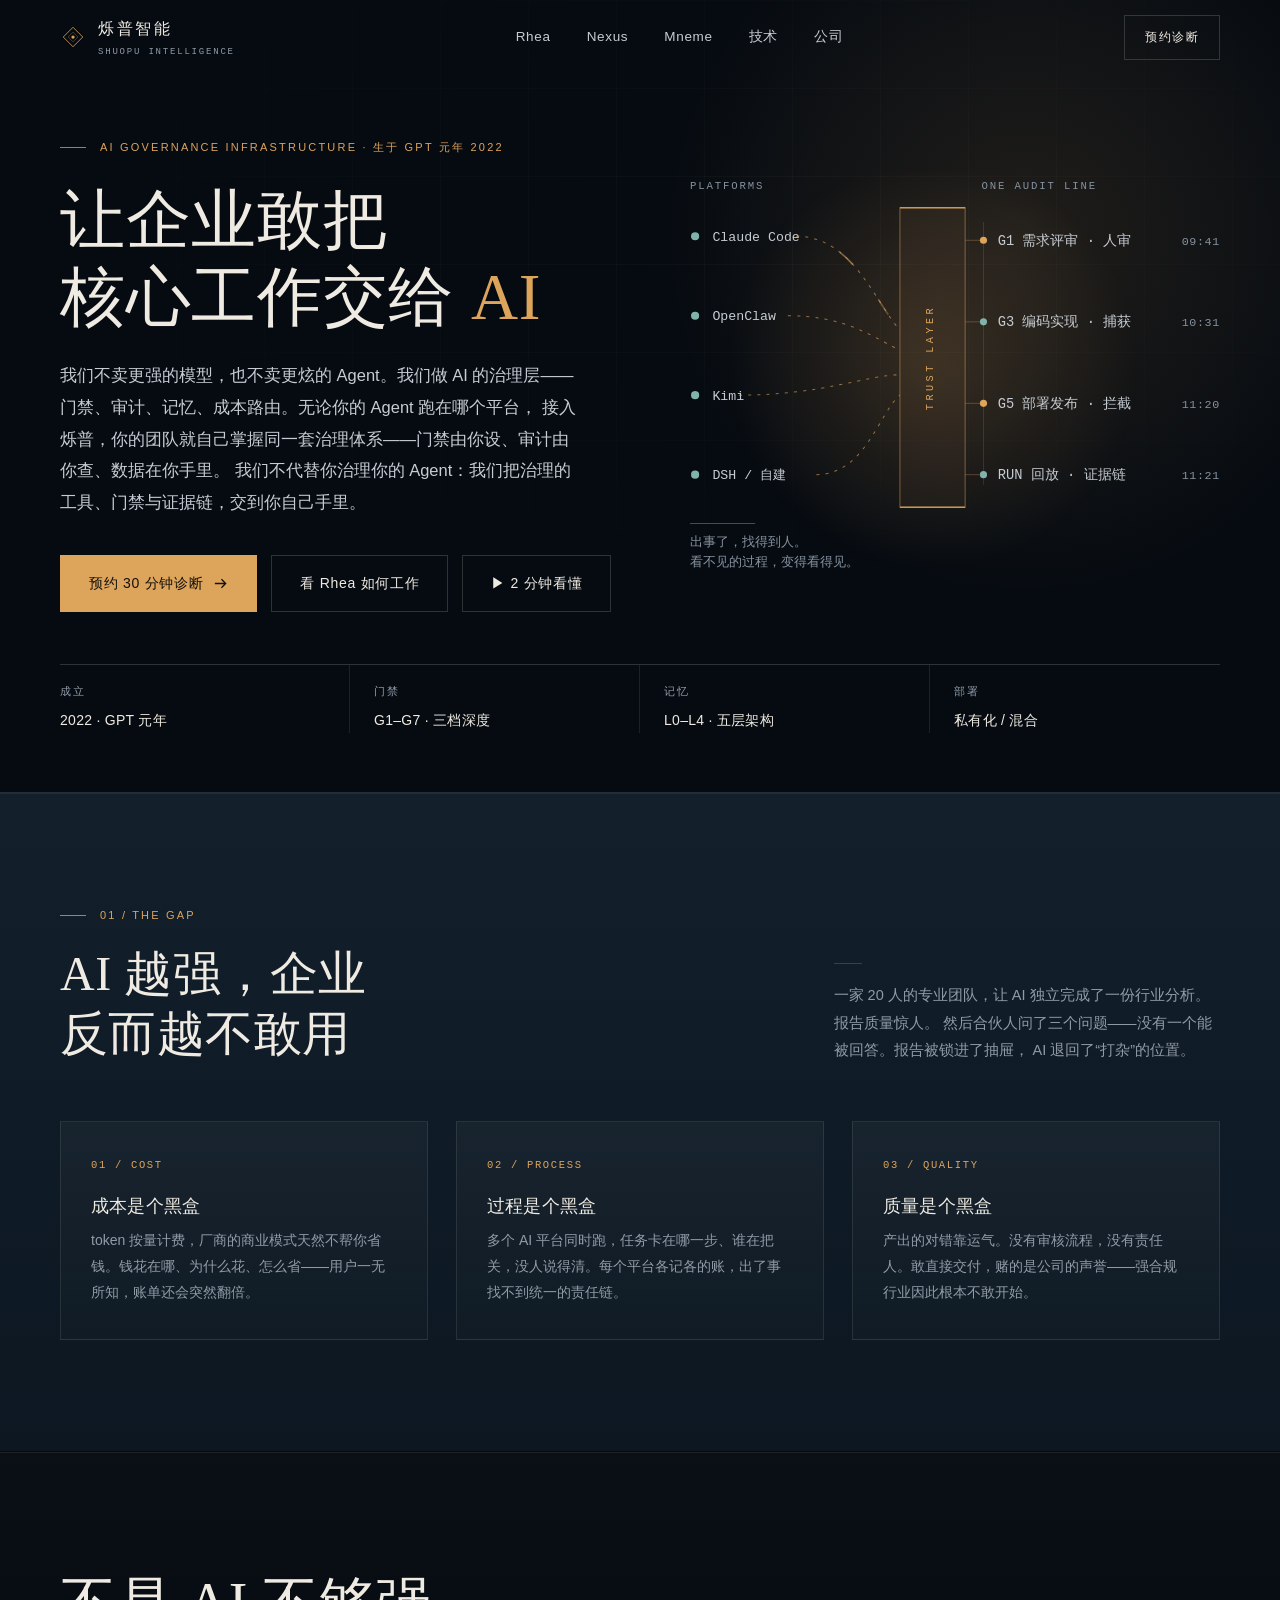
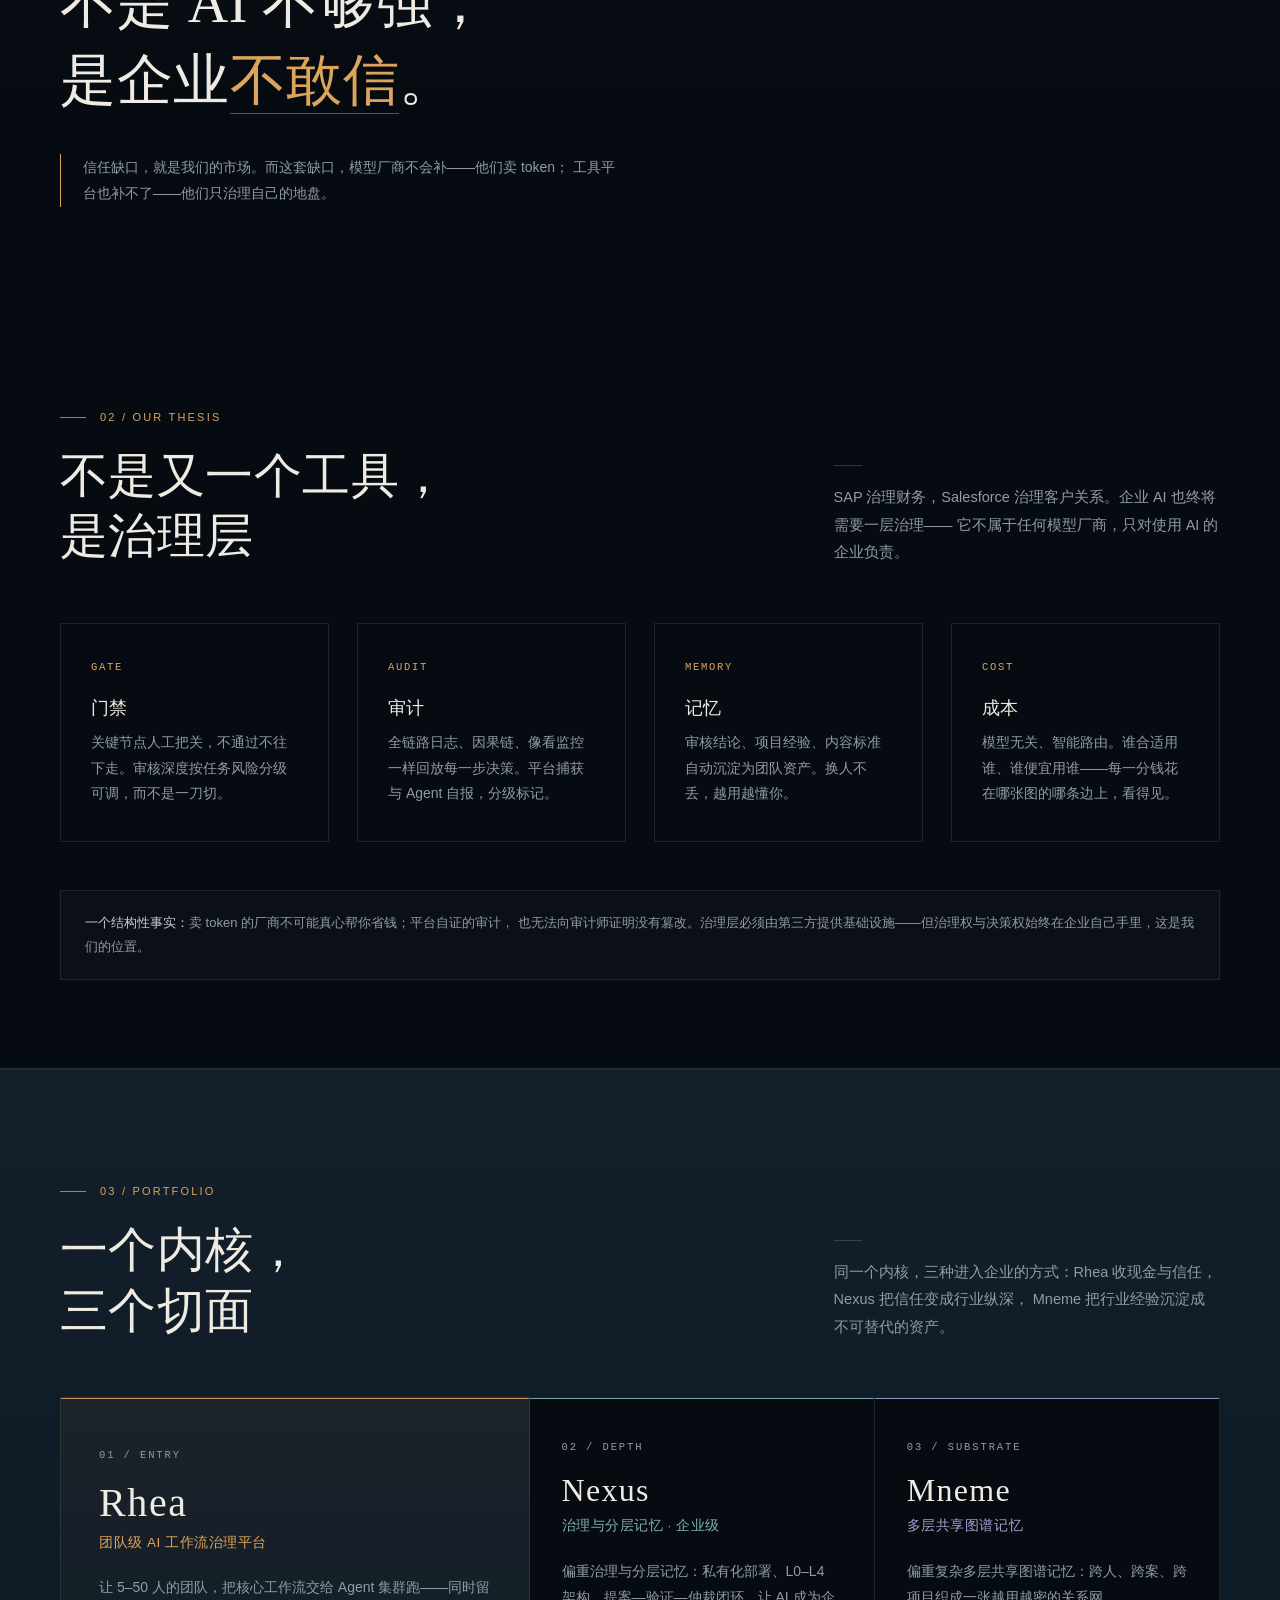
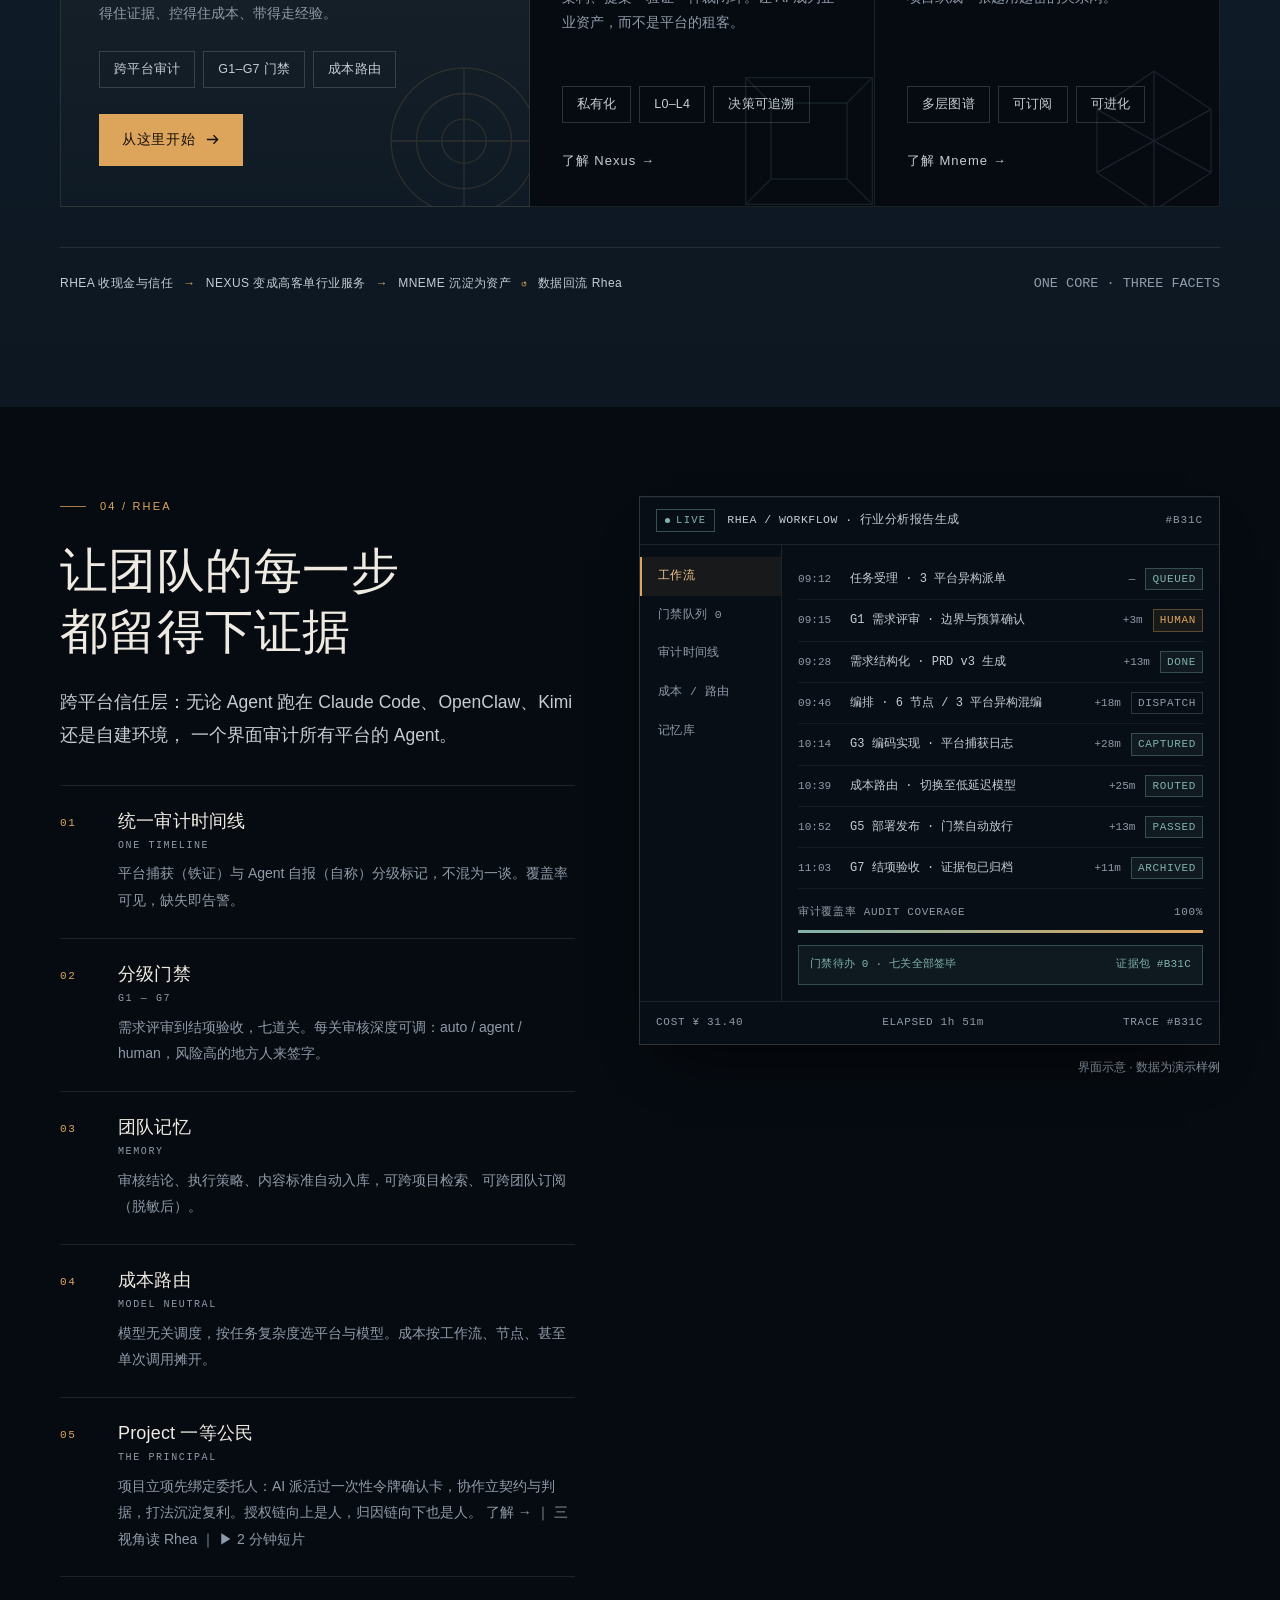
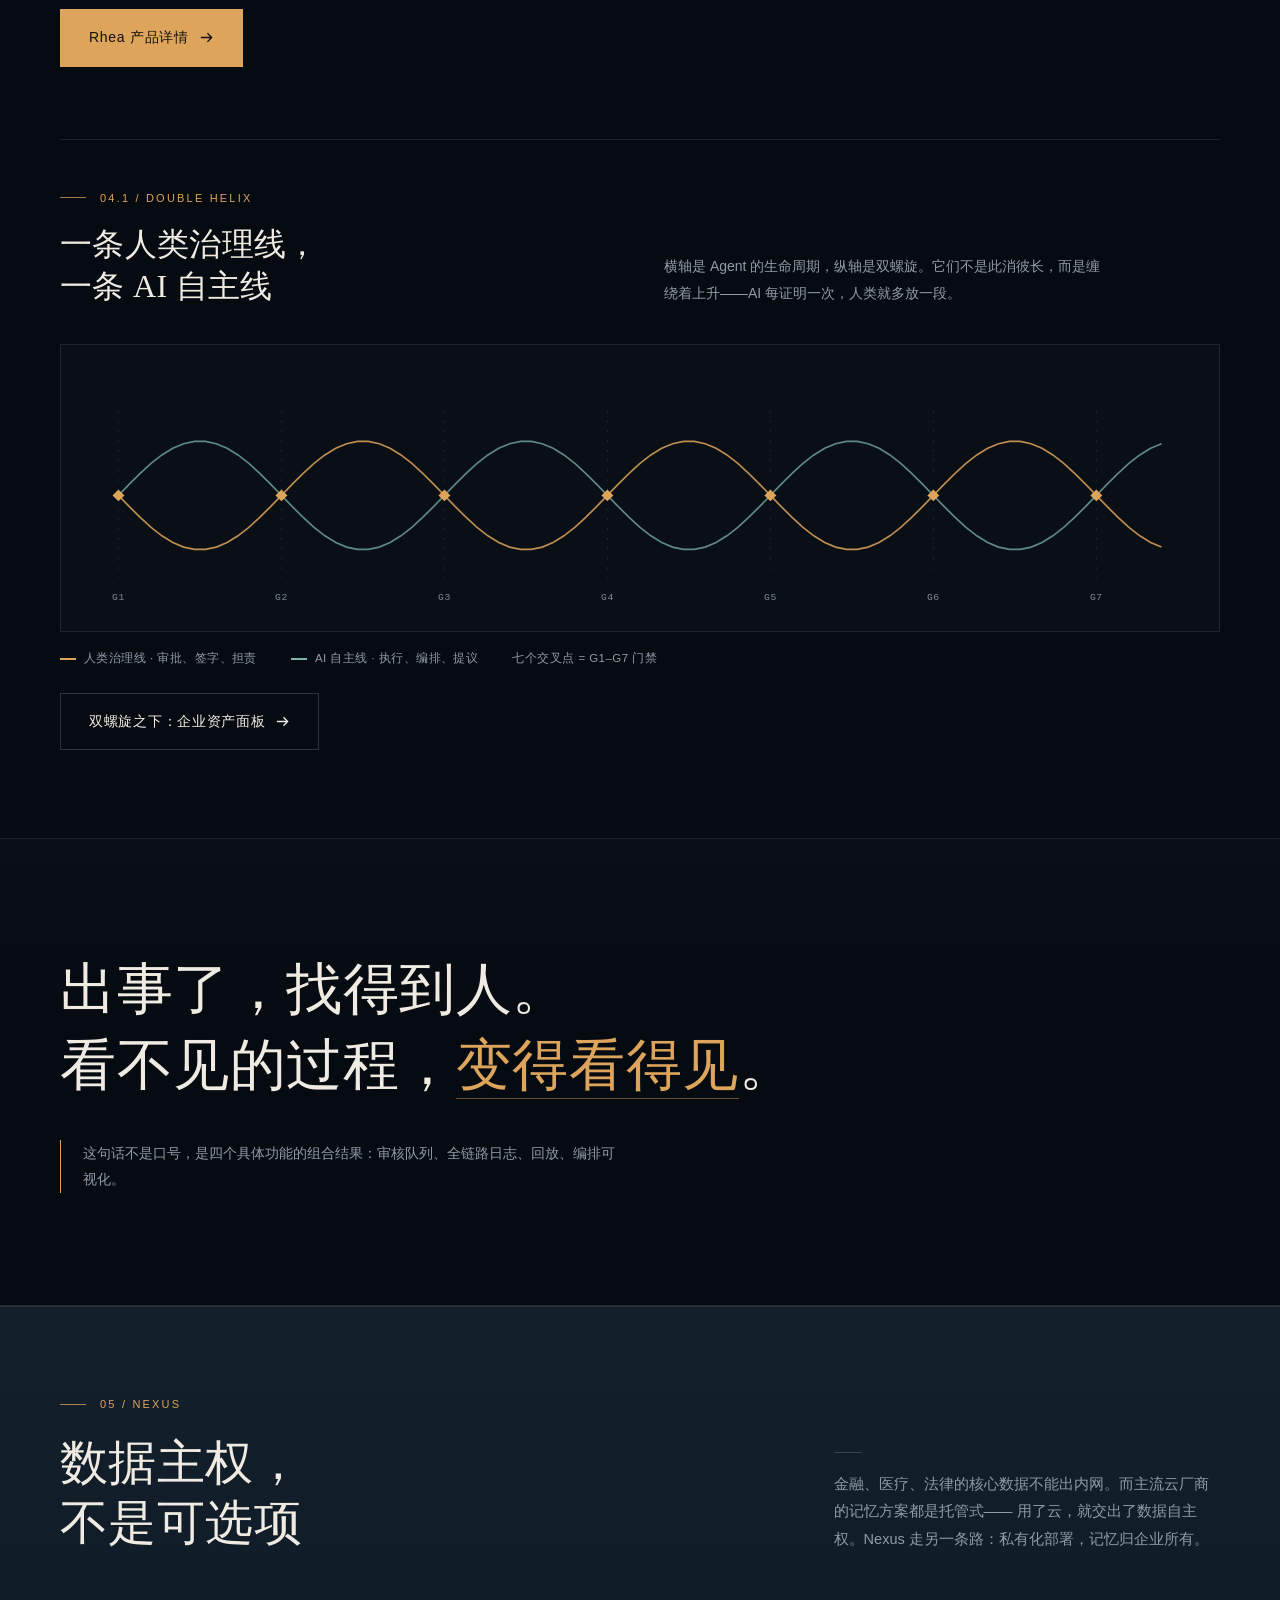
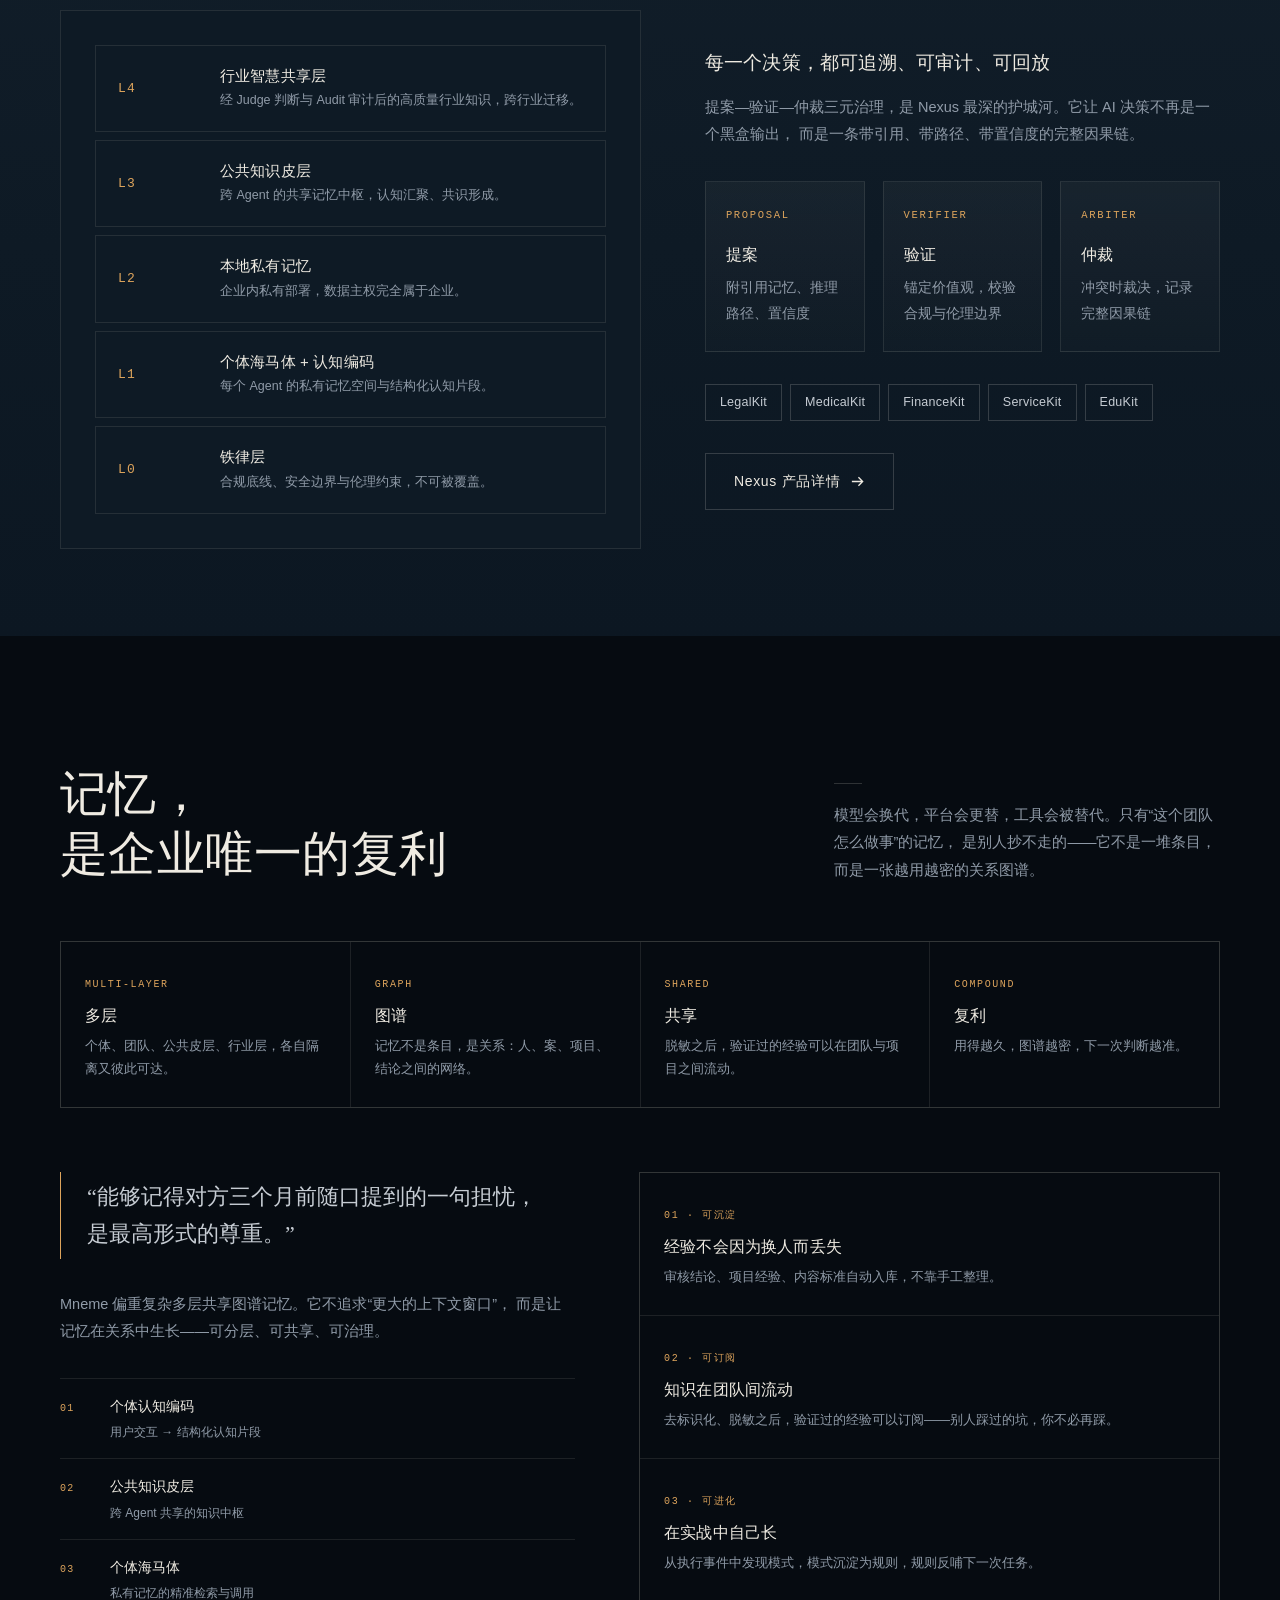
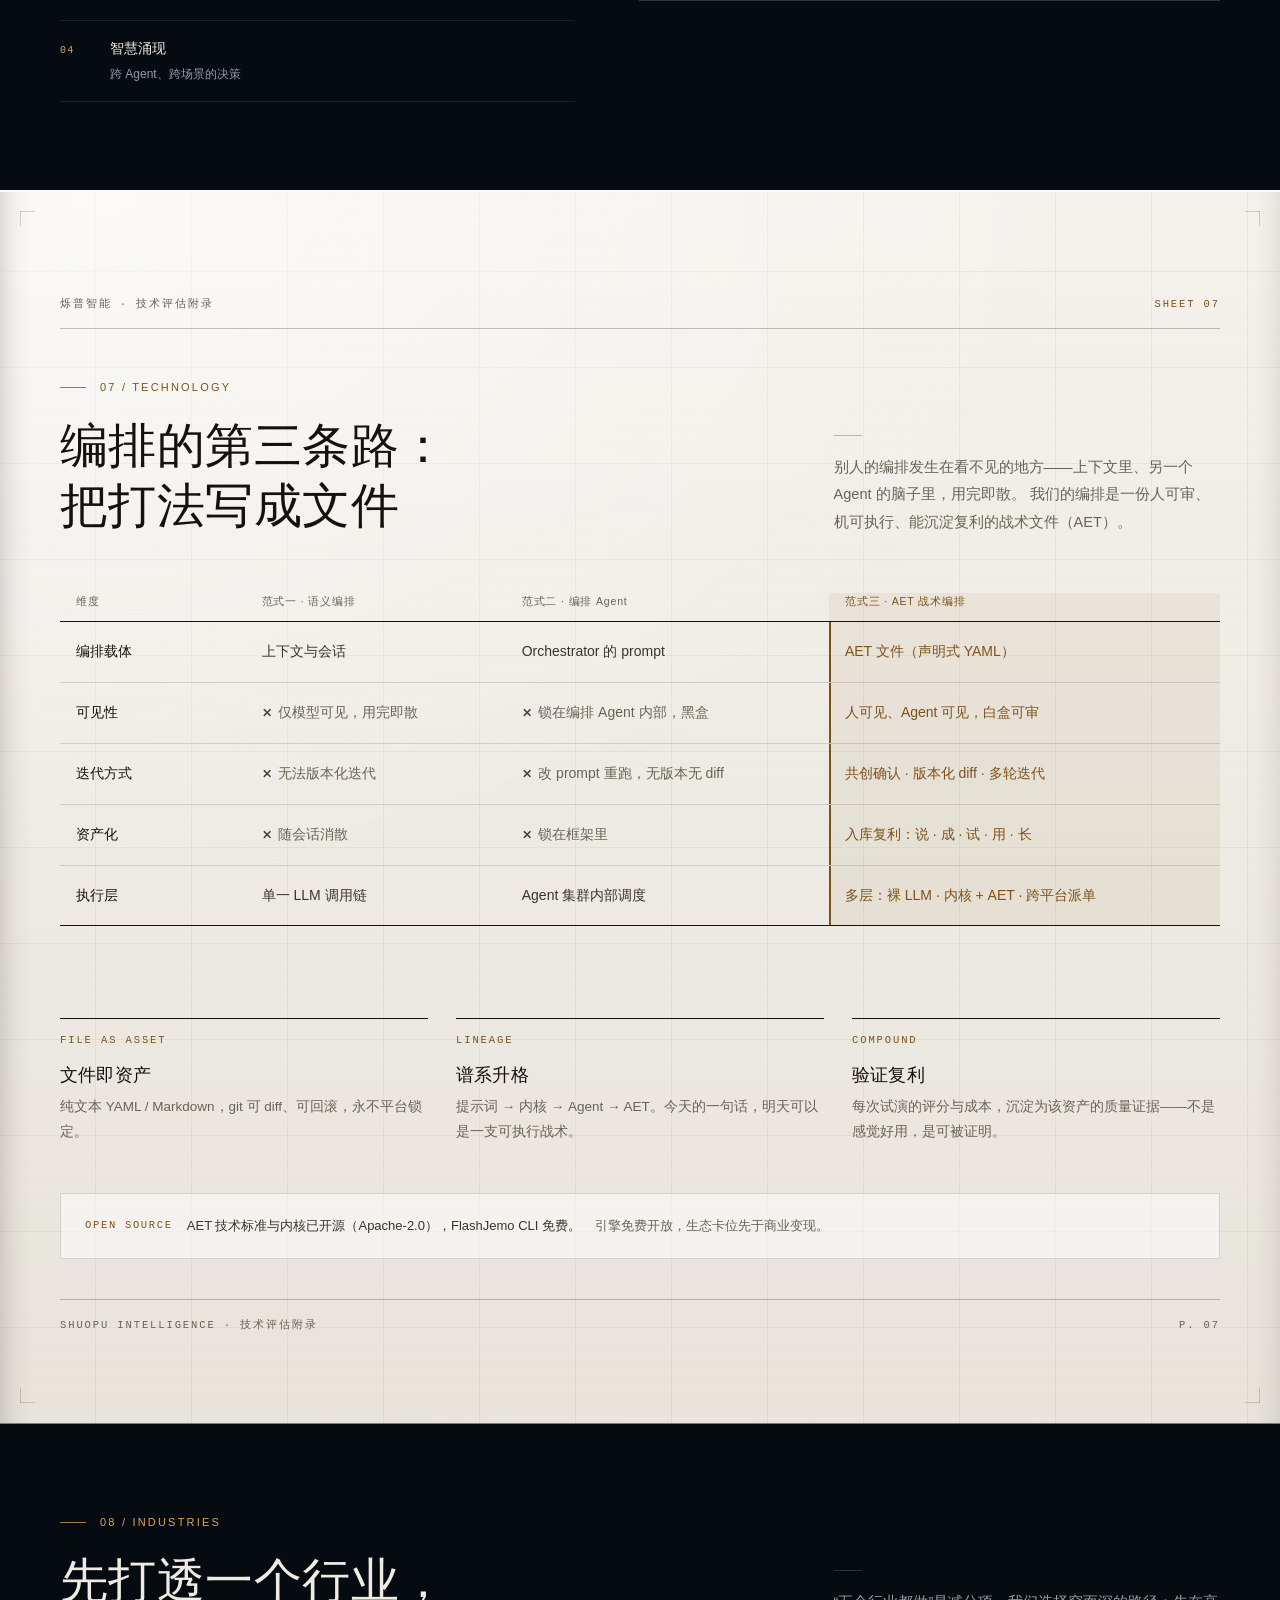
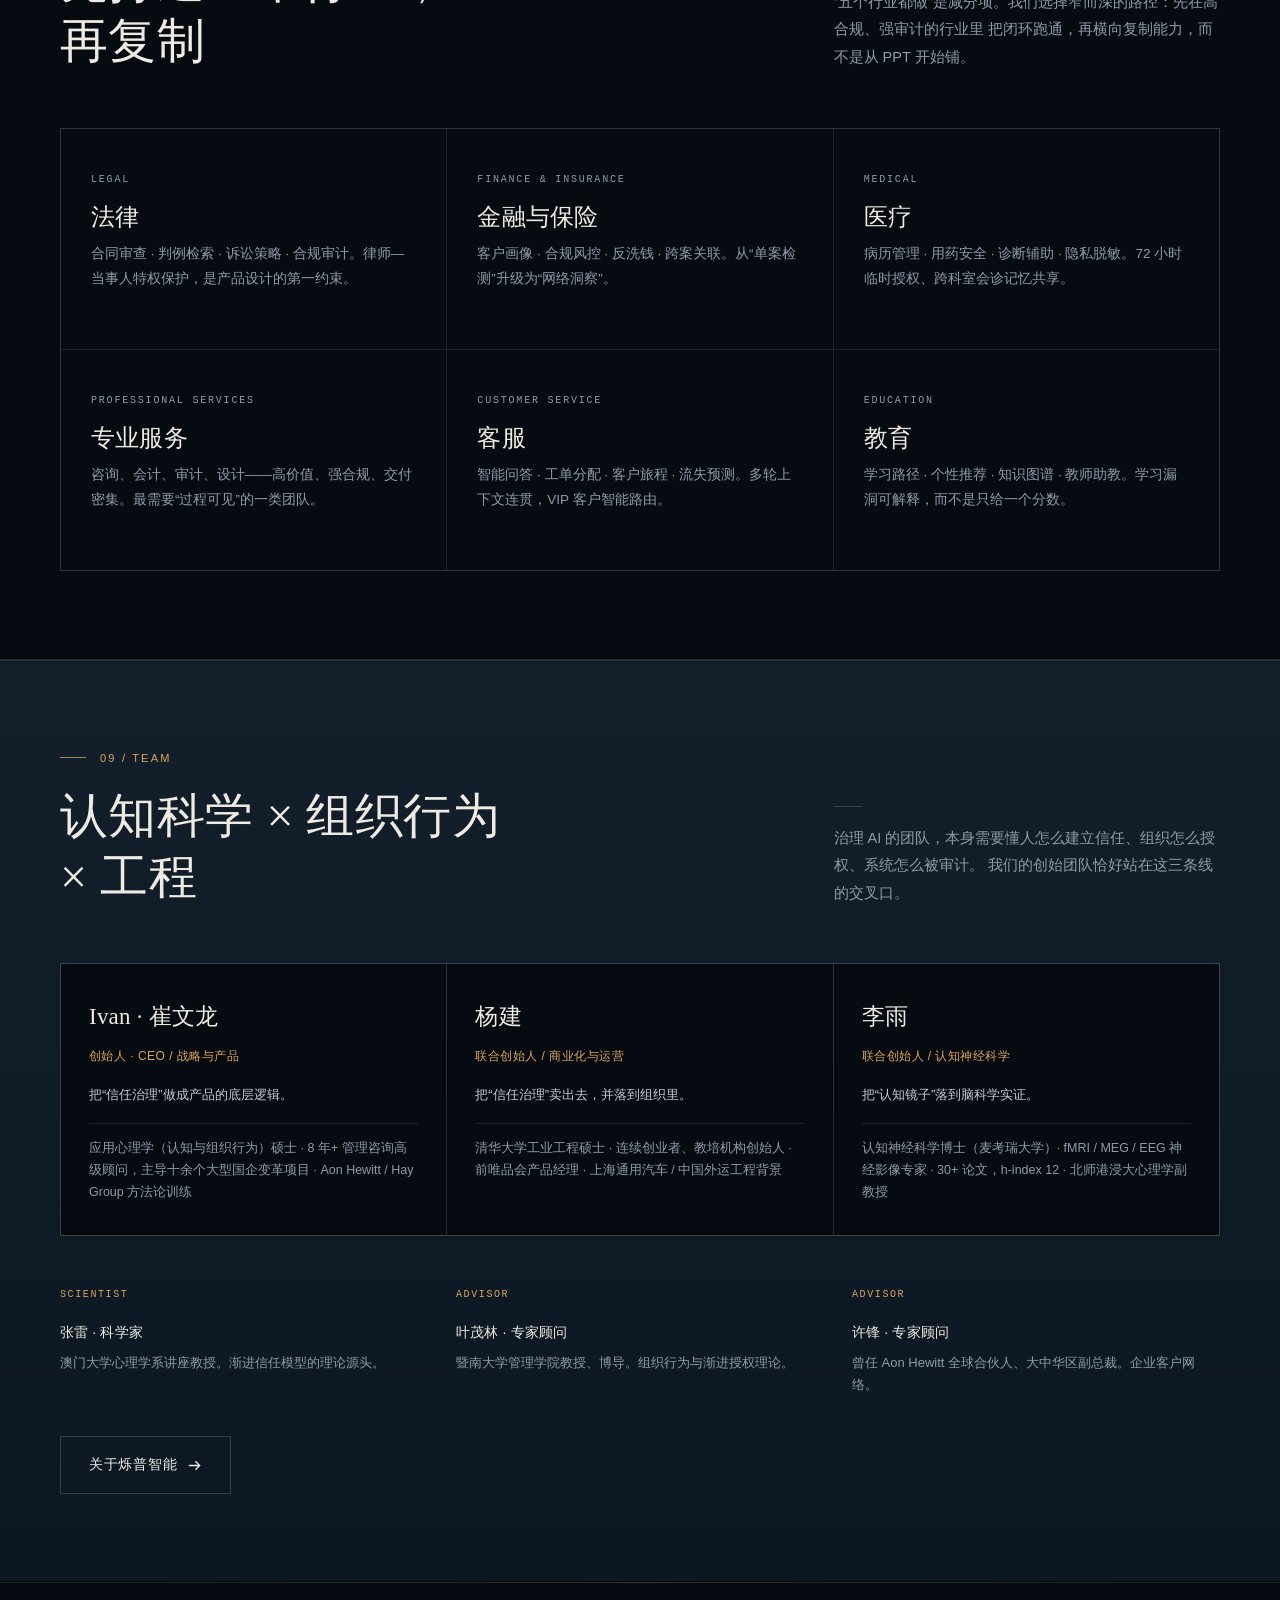
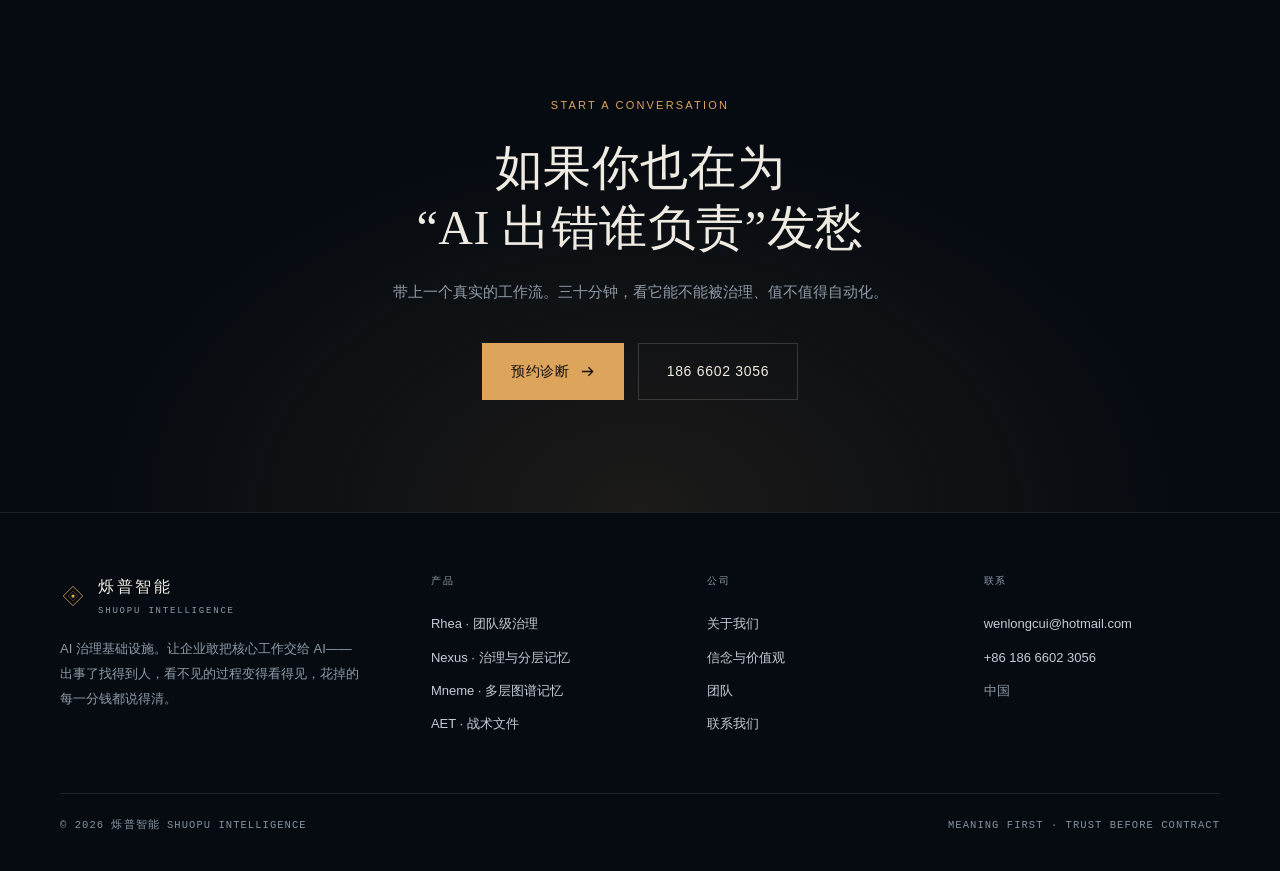
==== commit 550192e0: "docs(site): 三位外部学术顾问改为低调顾问呈现 - 头衔去「合伙人」框定：张雷 · 科学家，叶茂林 / 许锋 · 专家顾问（英文角标 PARTNER → ADVISOR） - 去掉 h-in" ====
--- a/index.html
+++ b/index.html
@@ -823,21 +823,25 @@
       </div>
     </div>
 
+    <!-- 2026-11-07：三位外部学术顾问改为低调顾问条呈现 ——
+         ① 去掉「PARTNER / 高级合伙人」框定（顾问身份 ≠ 公司合伙人）；
+         ② 去掉 h-index / 全球前 2% / 客户名单等"背书化"指标，减少对个人学术身份的公开曝光；
+         ③ 整体降一档视觉权重，与创始团队区拉开层级。 -->
     <div class="grid g3 mt-24">
-      <div class="card card--plain advisor rv">
-        <span class="idx">SCIENTIFIC ADVISOR</span>
-        <h3>张雷 · 首席科学家</h3>
-        <p>澳门大学心理学系讲座教授、系主任。h-index 80，全球前 2% 科学家。渐进信任模型的理论源头。</p>
-      </div>
-      <div class="card card--plain advisor rv rv-d1">
-        <span class="idx">PARTNER</span>
-        <h3>叶茂林 · 高级合伙人</h3>
-        <p>暨南大学管理学院教授、博导，广东省应用心理研究会会长。组织行为与渐进授权理论。</p>
-      </div>
-      <div class="card card--plain advisor rv rv-d2">
-        <span class="idx">PARTNER</span>
-        <h3>许锋 · 高级合伙人</h3>
-        <p>倍智创始人、前 Aon Hewitt 全球合伙人。服务国家电网、腾讯、中国银行等企业的客户网络。</p>
+      <div class="card card--plain advisor advisor--quiet rv">
+        <span class="idx">SCIENTIST</span>
+        <h3>张雷 · 科学家</h3>
+        <p>澳门大学心理学系讲座教授。渐进信任模型的理论源头。</p>
+      </div>
+      <div class="card card--plain advisor advisor--quiet rv rv-d1">
+        <span class="idx">ADVISOR</span>
+        <h3>叶茂林 · 专家顾问</h3>
+        <p>暨南大学管理学院教授、博导。组织行为与渐进授权理论。</p>
+      </div>
+      <div class="card card--plain advisor advisor--quiet rv rv-d2">
+        <span class="idx">ADVISOR</span>
+        <h3>许锋 · 专家顾问</h3>
+        <p>曾任 Aon Hewitt 全球合伙人、大中华区副总裁。企业客户网络。</p>
       </div>
     </div>
 
--- a/assets/css/site.css
+++ b/assets/css/site.css
@@ -579,6 +579,15 @@
 /* 顾问卡片：无边框，靠留白与标题分层 */
 .advisor { border: 0; padding: 26px 0 0; }
 .advisor h3 { font-size: 16px; }
+
+/* 2026-11-07：外部学术顾问降一档视觉权重。
+   只用 opacity / 字号，不引用任何颜色变量 —— 浅色与深色主题都自动成立。 */
+.advisor--quiet { opacity: 0.74; }
+.advisor--quiet h3 { font-size: 14px; }
+.advisor--quiet .idx { font-size: 10px; }
+.advisor--quiet p { font-size: 13px; line-height: 1.7; }
+.person--quiet { opacity: 0.78; }
+.person--quiet .nm { font-size: 15px; }
 
 /* stat */
 .stat { padding: 26px 0; border-top: 1px solid var(--line); }
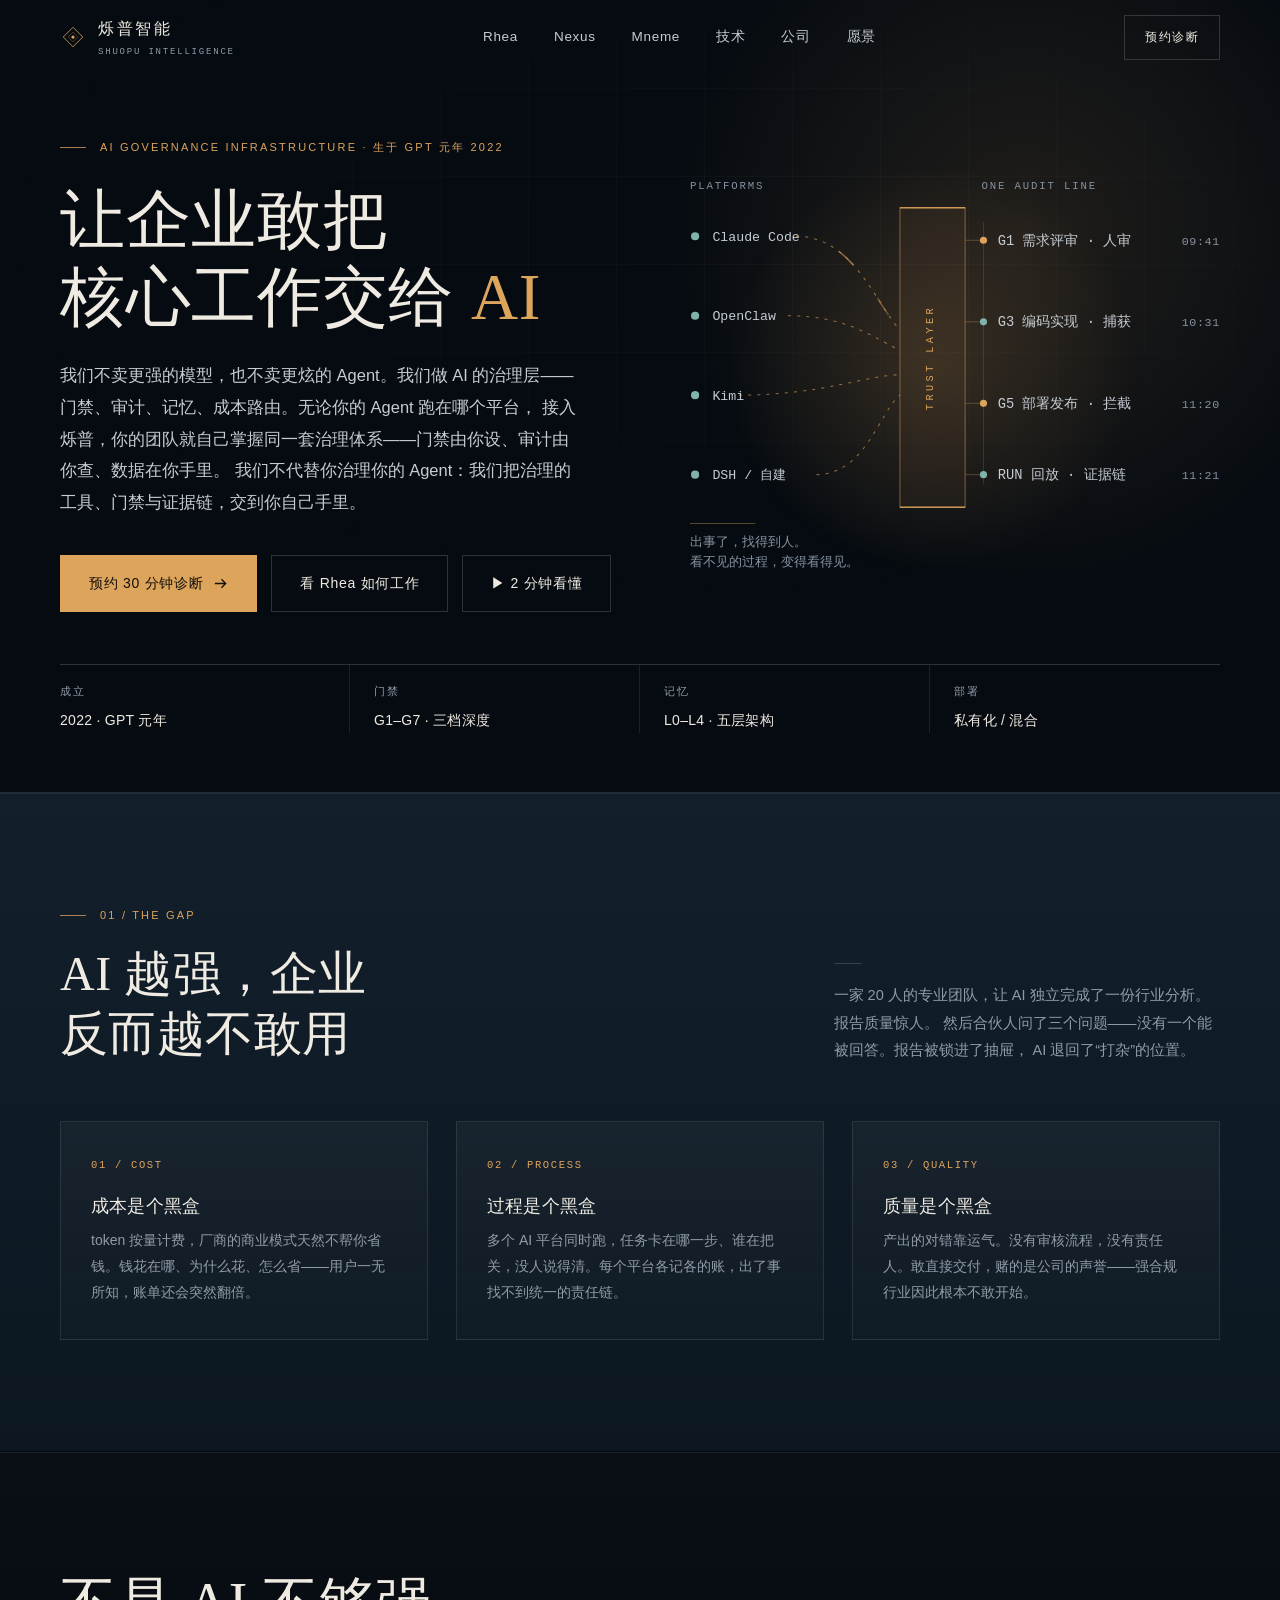
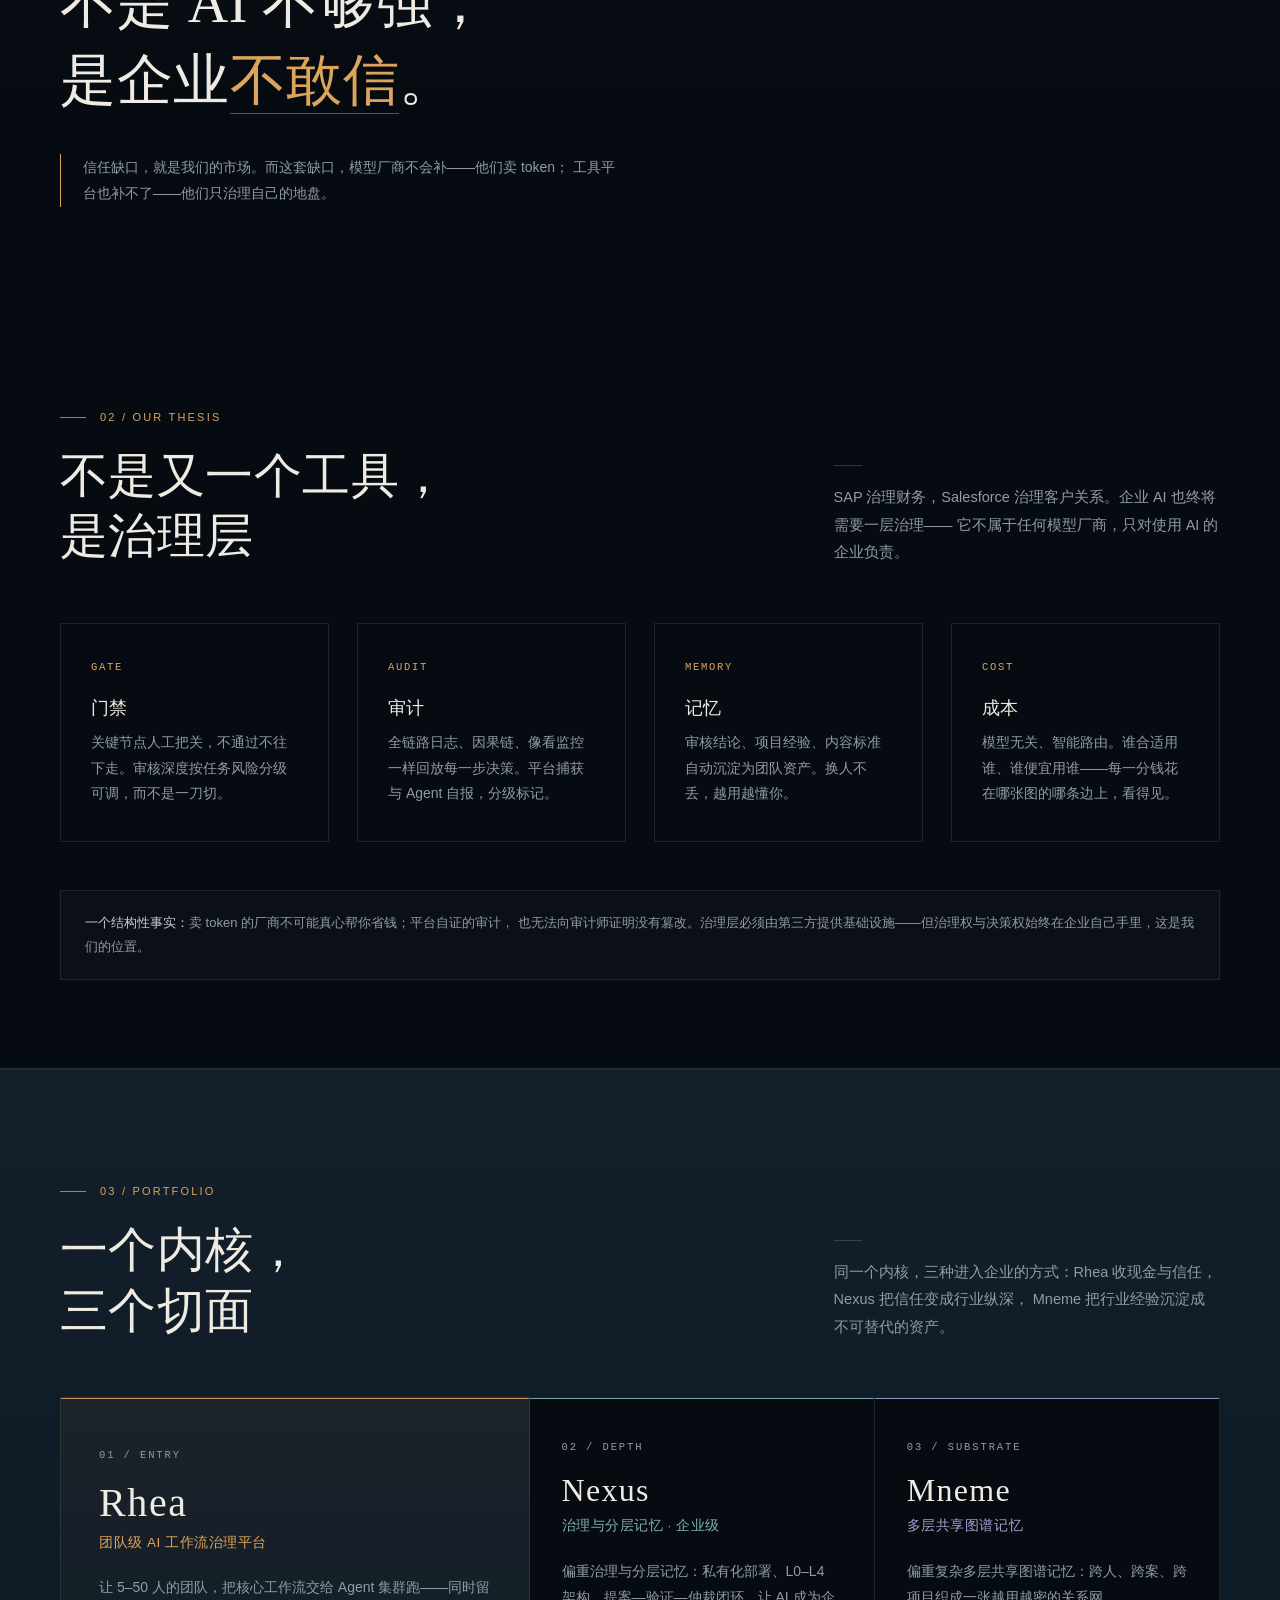
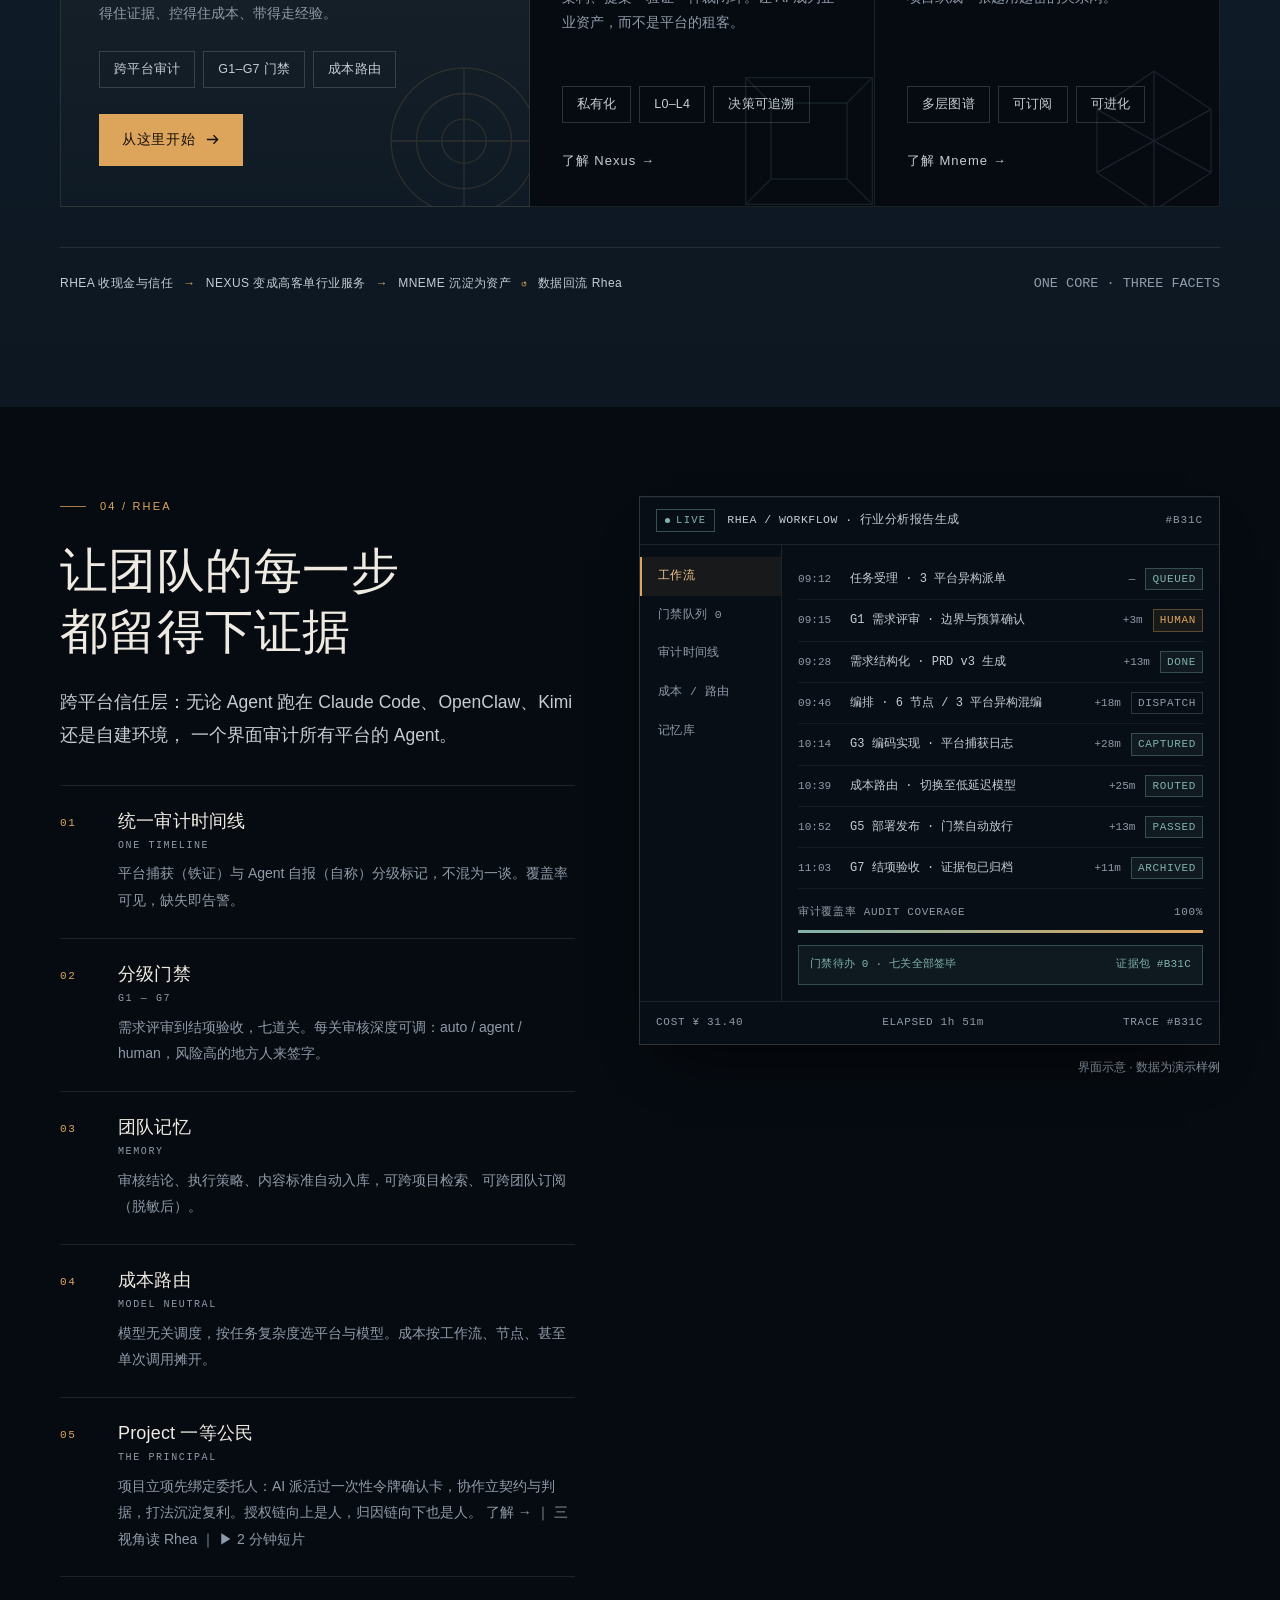
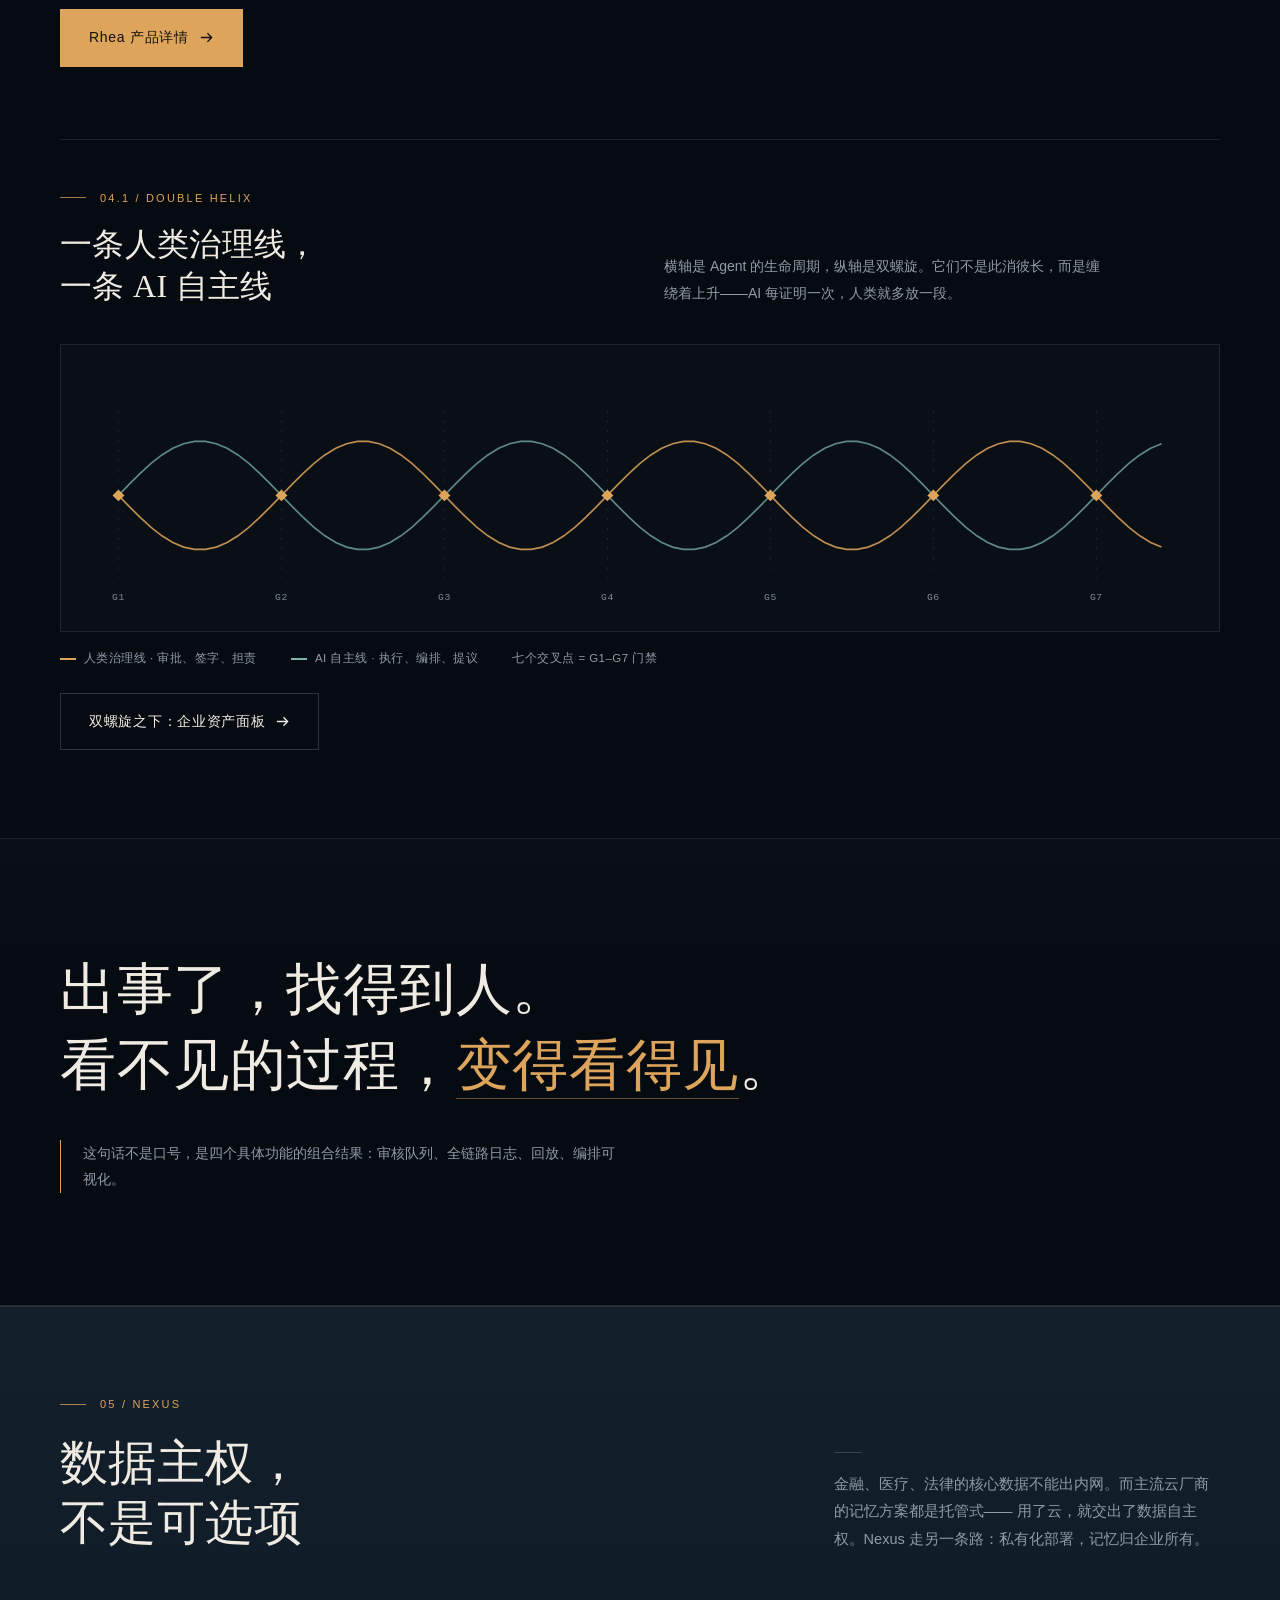
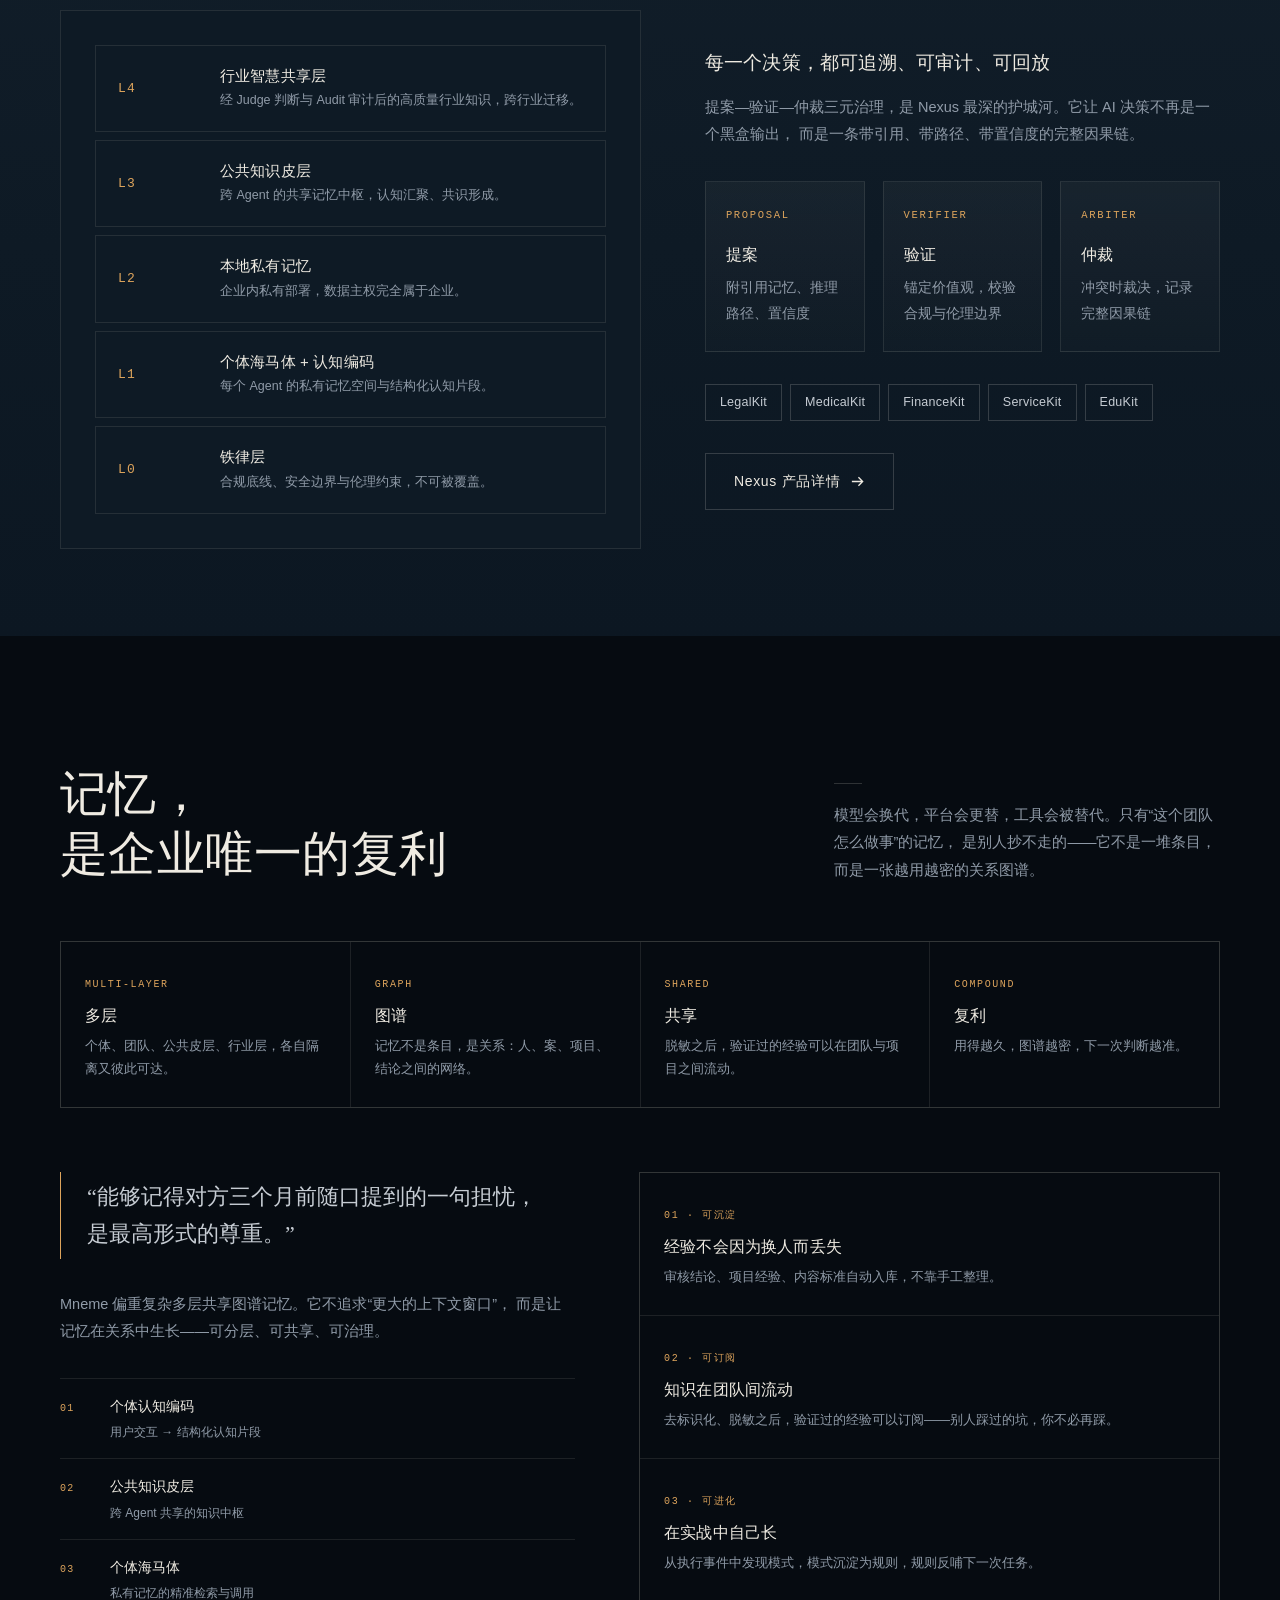
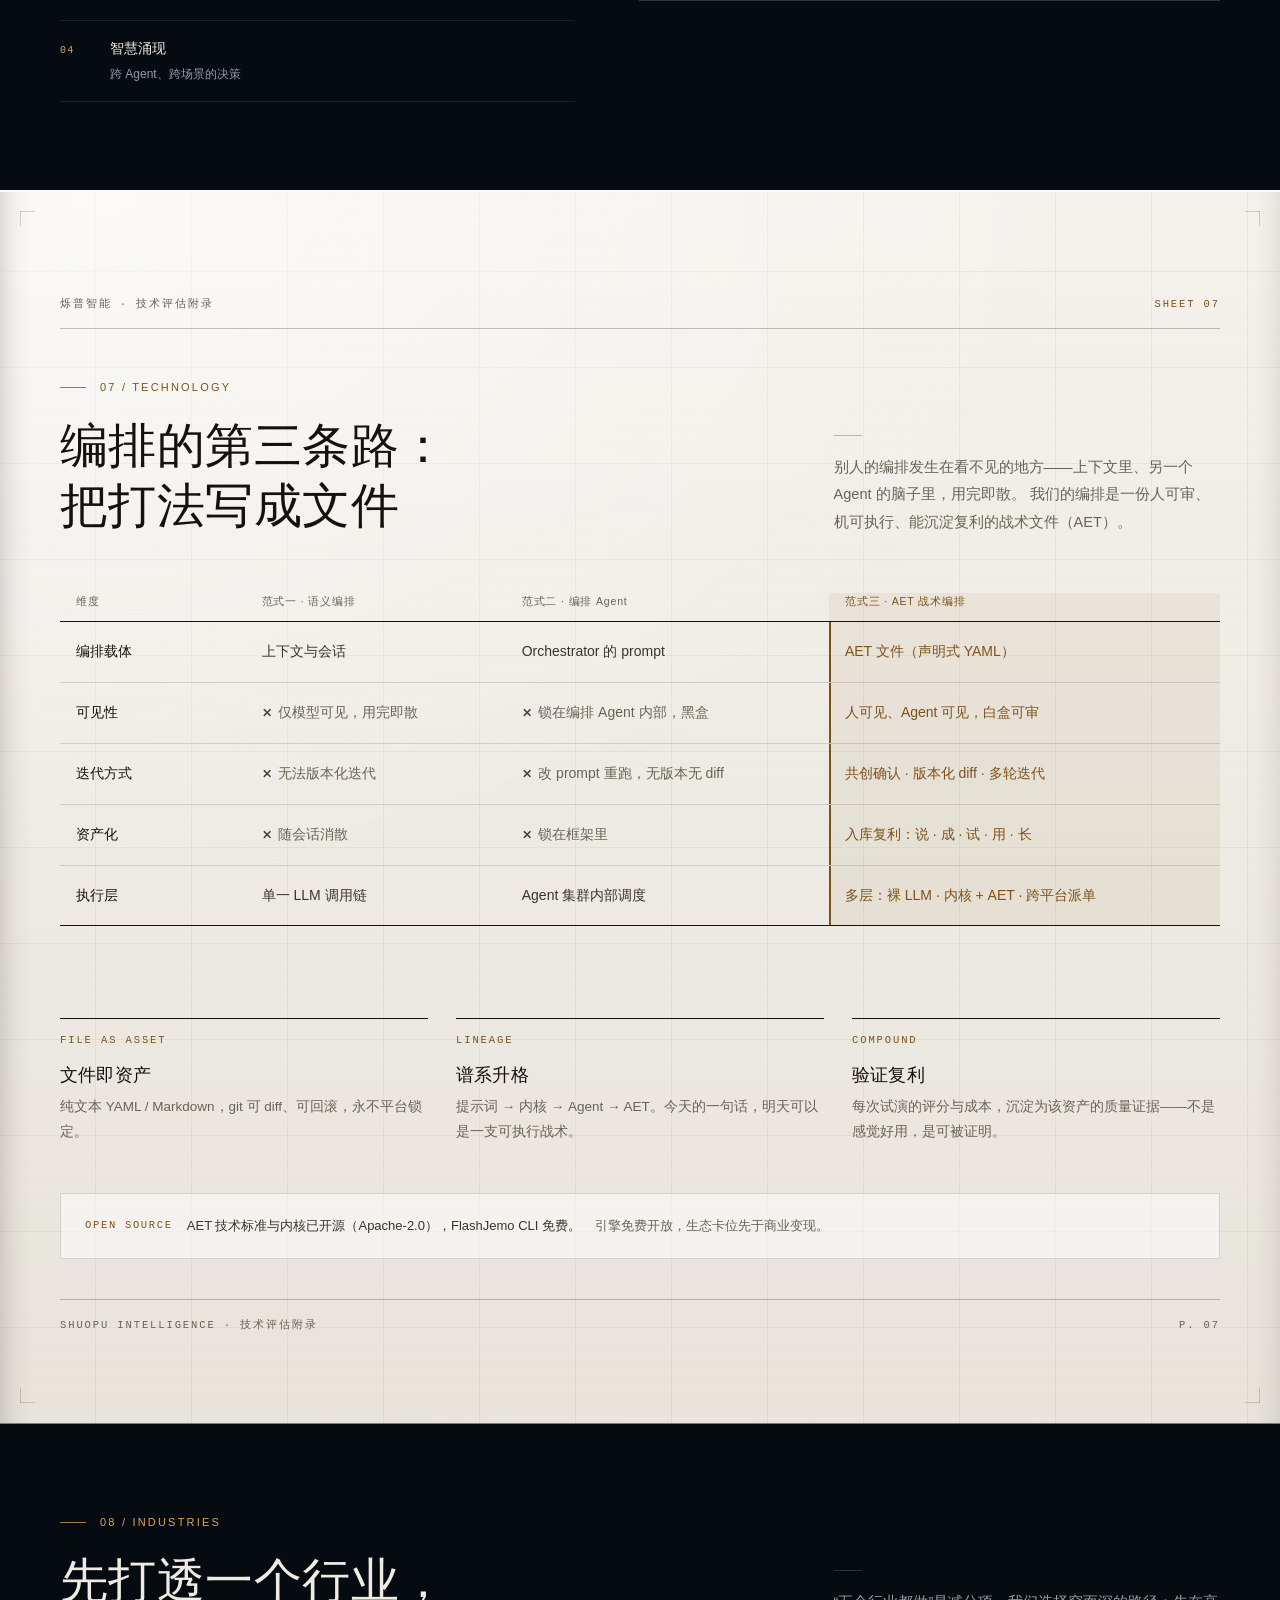
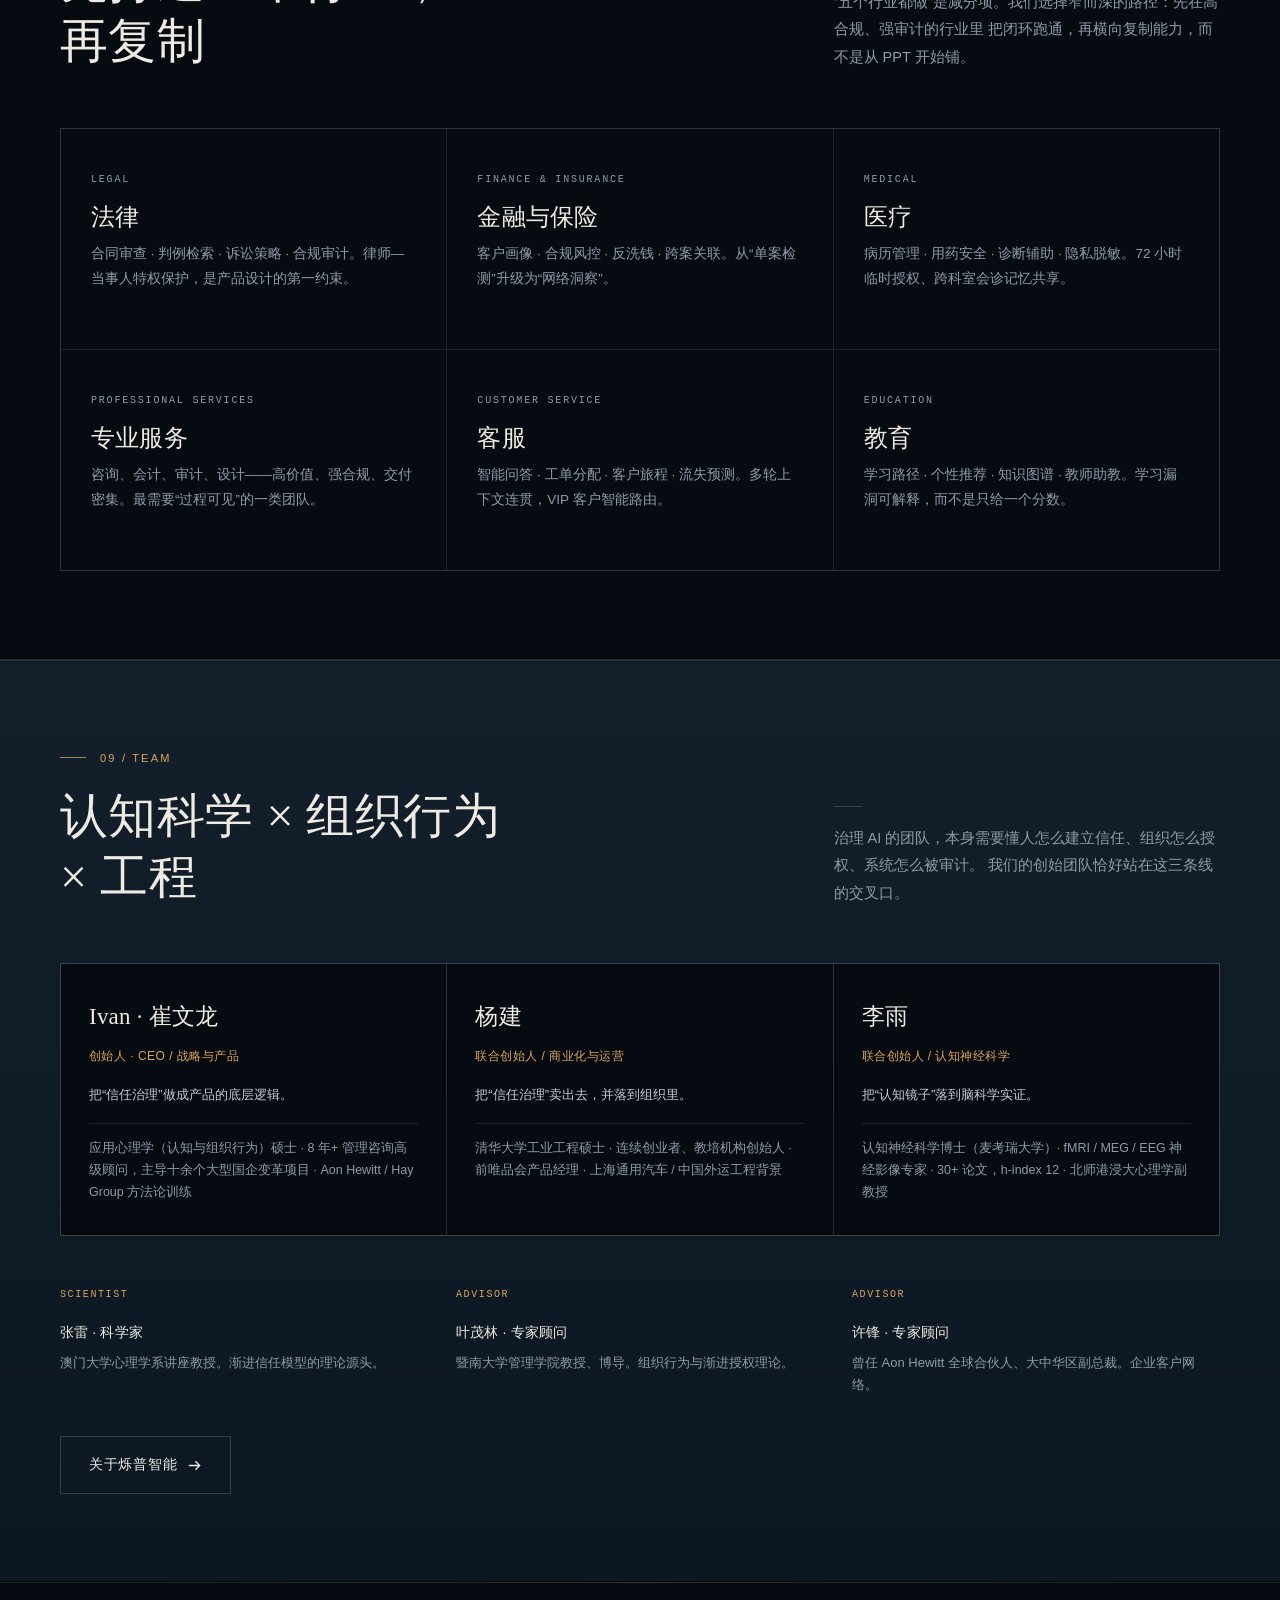
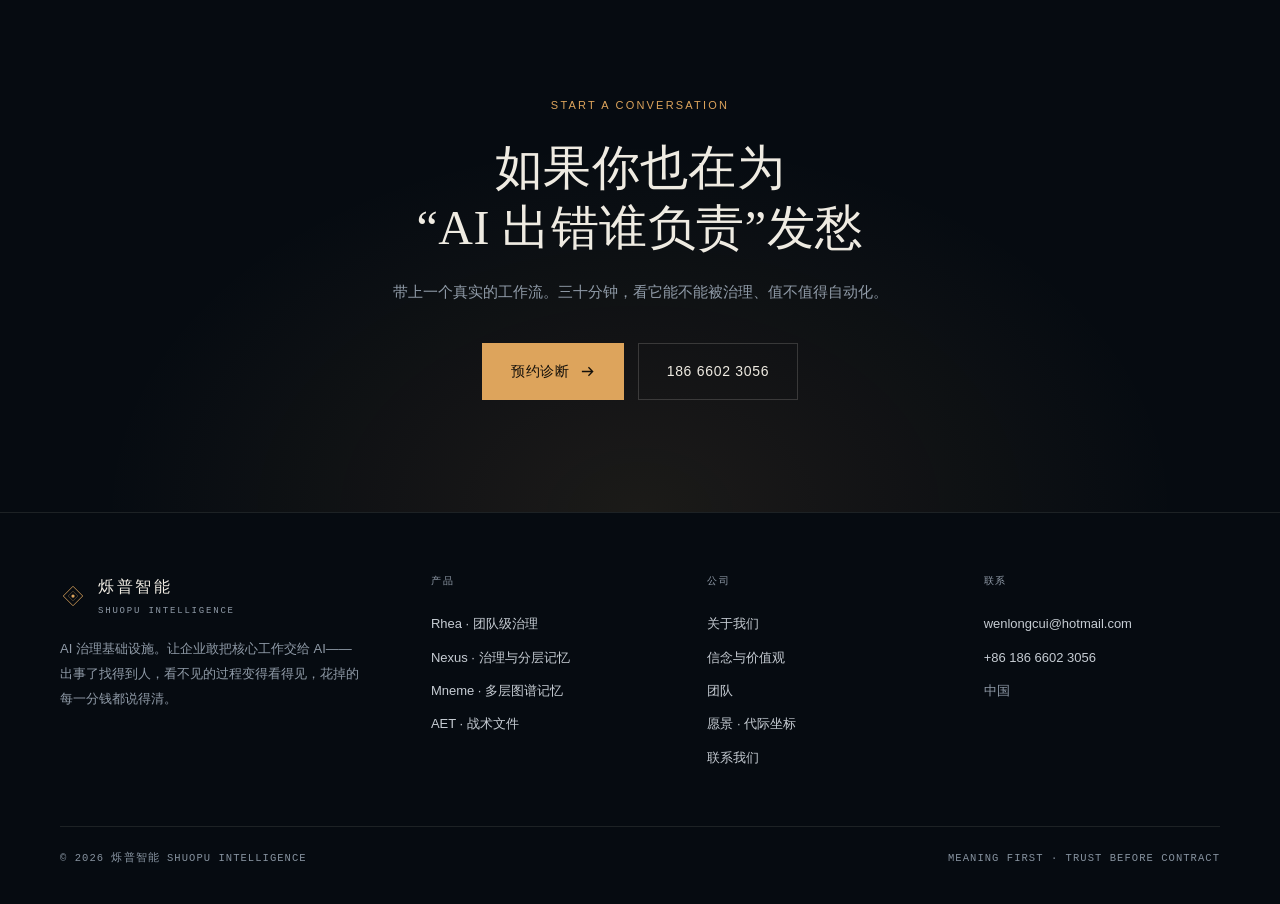
==== commit 1bff85e9: "feat(site): 新增「愿景」页 —— 代际产品线坐标 M→Z / 下一代 A→Z 按烁普智能代际坐标叙事新增独立页 vision.html，讲清「from M to Z → next gene" ====
--- a/index.html
+++ b/index.html
@@ -30,6 +30,7 @@
       <a href="index.html#mneme">Mneme</a>
       <a href="index.html#technology">技术</a>
       <a href="about.html">公司</a>
+      <a href="vision.html">愿景</a>
       <a class="nav-mobile-cta" href="#contact">预约诊断 →</a>
     </nav>
     <a class="nav-cta" href="about.html#contact">预约诊断</a>
@@ -897,6 +898,7 @@
         <a href="about.html">关于我们</a>
         <a href="about.html#belief">信念与价值观</a>
         <a href="index.html#team">团队</a>
+        <a href="vision.html">愿景 · 代际坐标</a>
         <a href="about.html#contact">联系我们</a>
       </div>
       <div class="foot-col">
--- a/assets/css/site.css
+++ b/assets/css/site.css
@@ -71,6 +71,12 @@
   --rh-1: 112px;
   --rh-2: 88px;
   --rh-3: 64px;
+
+/* 字阶（vision 页引入，随全站字阶体系演进） */
+  --fs-display-sans: clamp(34px, 4.6vw, 58px);
+  --fs-h2-sans: 30px;
+  --fs-body: 14px;
+  --fs-label-mono: 12px;
 
   /* ---- 动效 ---- */
   --ease: cubic-bezier(0.22, 0.61, 0.36, 1);
@@ -1677,6 +1683,52 @@
   .dash-kpi:nth-child(-n+2) { border-bottom: 1px solid var(--line); }
   .dash-body { grid-template-columns: 1fr; }
   .dash-left { border-right: 0; border-bottom: 1px solid var(--line); }
+  /* 导航移动端留白（接入第 6 项后 7 项挤满视口，收紧上下留白；触摸目标仍 44px） */
+.nav-links.open { padding: 14px var(--pad) 14px; }
+  .nav-links.open a { padding: 8px 0; }
+  .nav-mobile-cta { padding-top: 10px !important; }
+
+  /* 愿景页 · 窄屏（必须置于本块末尾，否则被下方同特异度规则覆盖） */
+/* 覆写 site.css:1645 `.tbl { min-width: 580px }` —— 这是移动端横滚的根源 */
+  .sheet .vision-tbl { border-collapse: separate; min-width: 0; width: 100%; }
+  .sheet .vision-tbl col,
+  .sheet .vision-tbl colgroup { display: none; }
+  /* P0-2：表头不能被 display:none 消灭 —— 视觉隐藏但保留在 AX 树，
+     否则窄屏下 AT 读每一行听不出字段名（位/状态/这个位置是什么/官网对应）。 */
+  .sheet .vision-tbl thead {
+    position: absolute;
+    width: 1px;
+    height: 1px;
+    margin: -1px;
+    padding: 0;
+    overflow: hidden;
+    clip-path: inset(50%);
+    white-space: nowrap;
+    border: 0;
+  }
+  .sheet .vision-tbl thead tr { display: block; }
+  .sheet .vision-tbl thead th { display: block; }
+  .sheet .vision-tbl tbody { display: block; }
+  .sheet .vision-tbl tr {
+    display: grid;
+    grid-template-columns: auto 1fr;
+    gap: 6px 12px;
+    padding: 18px 0;
+    border-bottom: 1px solid var(--paper-line);
+  }
+  .sheet .vision-tbl td { display: block; padding: 0; border-bottom: 0; }
+  .sheet .vision-tbl td:first-child { grid-column: 1; grid-row: 1; }
+  .sheet .vision-tbl td:nth-child(2) { grid-column: 2; grid-row: 1; justify-self: end; }
+  .sheet .vision-tbl td:nth-child(3) { grid-column: 1 / -1; grid-row: 2; }
+  .sheet .vision-tbl td:nth-child(4) { grid-column: 1 / -1; grid-row: 3; }
+  .sheet .vision-tbl tbody tr:last-child td { border-bottom: 0; }
+  .sheet .vision-tbl tbody tr:hover td { background: transparent; }
+  .sheet .vision-tbl .v-tbl-label {
+    display: inline;
+    margin-right: 8px;
+    color: var(--paper-ink-2);
+  }
+
 }
 
 @media (max-width: 400px) {
@@ -1701,3 +1753,171 @@
   }
   .js .rv { opacity: 1; transform: none; }
 }
+
+/* ============================================================
+   愿景页（vision.html）· 组件层覆写
+   —— 置于文件末尾：本页覆写必须晚于被覆写的既有规则（.flowline i 等）
+   ============================================================ */
+/* —— 基础层：新增字阶原值（对齐 tokens.json type.scale；不新增任何颜色）—— */
+
+/* —— 站点全局覆写（移动端导航 · 落盘到 site.css，非本页私有）——
+   问题 3：390px 下 .nav-links.open 展开总高实测 490px（top 68 + menu 422）> 视口 50%(422px)。
+   实测基准：每导航项高 56px（padding 14+14 + line-height 27 + border 1）、CTA 高 53px。
+   修法：只压缩「空白」，不改字号(15px)、不改 line-height(1.8)、不隐藏任何导航项。
+     · .nav-links.open a  padding 14px → 8px   → 每项 56 → 44px
+     · 面板 padding       20/30 → 14/14
+     · CTA padding-top    22  → 10
+   触摸目标：44px = Apple HIG 44px 建议值，达标不打折。
+   计算：14(上) + 6×44(6 项) + 10(CTA 上边距) + 27(CTA 行高) + 14(CTA 下边距) + 14(下) + 68(--nav-h)
+        = 413px ≤ 422px（余 9px）✅
+   影响面：仅移动端展开菜单的留白与行内 padding，桌面端不受影响（全在 max-width:860px 内）。 */
+
+
+/* —— 组件层：愿景页 —— */
+
+/* 窄屏（≤860px）坐标册改卡片块：方向甲，彻底取消横向滚动 */
+
+/* 本页统一中文正文 14px（站内有 12.5 / 13 / 13.5px 的中文，此页不继承） */
+.vision-page .note { font-size: var(--fs-body); line-height: 1.9; }
+.vision-page .lead { max-width: 620px; }
+.vision-page .chain .small { font-size: var(--fs-label-mono); letter-spacing: 0.08em; }
+.vision-page .card .idx {                          /* 14px 中文，不进 10.5px mono 小字阶 */
+  font-family: var(--sans);
+  font-size: var(--fs-body);
+  letter-spacing: 0;
+  color: var(--muted);          /* 6.9:1，不用 --muted-2(5.5:1) */
+}
+.vision-page .fitem .n { font-size: var(--fs-body); letter-spacing: 0.08em; color: var(--muted); font-family: var(--mono); }
+.vision-page .fitem h3 small { font-size: var(--fs-body); letter-spacing: 0.08em; color: var(--muted); font-family: var(--mono); }
+.vision-page .phero::after { display: none; }       /* 本页不用琥珀光晕：琥珀只留两处，见方案 6.3 */
+
+.vision-title {
+  font-family: var(--sans);
+  font-size: var(--fs-display-sans);
+  line-height: 1.26;
+  letter-spacing: 0;
+  font-weight: 500;
+  max-width: 16em;
+  text-wrap: balance;
+}
+.vision-h2 {
+  font-family: var(--sans);
+  font-size: var(--fs-h2-sans);
+  line-height: 1.34;
+  letter-spacing: 0;
+  font-weight: 500;
+  max-width: 22em;
+}
+.sheet .vision-h2--serif { font-family: var(--serif); font-weight: 400; }   /* 衬线仅允许出现在 .sheet 内 */
+
+.vision-sec-mark {
+  font-family: var(--mono);
+  font-size: var(--fs-body);
+  letter-spacing: 0.08em;
+  color: var(--muted);
+  text-transform: uppercase;
+}
+.vision-line { font-size: var(--fs-body); letter-spacing: 0; gap: 10px; }
+.vision-line i { color: var(--text-2); }            /* 覆写 .flowline i 的琥珀箭头 */
+.vslot {
+  font-family: var(--mono);
+  font-size: var(--fs-label-mono);
+  letter-spacing: 0.08em;
+  color: var(--text);
+  border: 1px solid var(--line-3);
+  padding: 4px 9px;
+  white-space: nowrap;
+}
+.vslot--open { color: var(--muted); border-color: var(--line-2); }
+.vstate { font-size: var(--fs-body); color: var(--muted); letter-spacing: 0; }
+.vstate a { color: var(--text-2); border-bottom: 1px solid var(--line-2); }
+.vstate a:hover, .vstate a:focus-visible { color: var(--text); border-bottom-color: var(--line-3); }
+
+.sheet .vision-tbl th {
+  font-size: var(--fs-body);          /* 覆写 site.css:1402 的 10.5px */
+  letter-spacing: 0;
+  text-transform: none;
+  font-weight: 500;
+  color: var(--paper-ink-2);
+}
+.sheet .vision-tbl td { font-size: var(--fs-body); line-height: 1.7; }
+.sheet .vision-tbl td:first-child {
+  font-family: var(--mono);
+  font-size: var(--fs-body);          /* 14px，与正文同阶 */
+  letter-spacing: 0.08em;
+}
+.v-tbl-label { display: none; }
+.sheet .vision-tbl a { color: var(--paper-ink); border-bottom: 1px solid var(--paper-line-2); }
+.sheet .vision-tbl a:hover, .sheet .vision-tbl a:focus-visible { border-bottom-color: var(--paper-ink); }
+.vision-sheet .tbl .no { color: var(--paper-ink-2); }   /* 裁决四：--paper-ink-3(5.1:1) → --paper-ink-2(10.3:1) */
+
+.vision-sheet .sheet-head .sl { color: var(--paper-ink-2); }   /* 本页覆写：册页号也是本页新写内容，提到 10.3:1 */
+.vision-sheet .tbl-legend { font-size: var(--fs-body); color: var(--paper-ink-2); }
+.vision-sheet .tbl-legend b { color: var(--paper-ink-2); font-weight: 500; }
+.vision-bridge {
+  font-size: var(--fs-body);
+  line-height: 1.9;
+  color: var(--paper-ink-2);
+  max-width: 620px;
+  margin: 0 0 26px;
+}
+.vision-footnote {
+  font-size: var(--fs-body);
+  line-height: 1.9;
+  color: var(--paper-ink-2);
+  margin: 0;
+  padding-top: 18px;
+  border-top: 1px solid var(--paper-line-2);
+}
+.sheet .vision-quote {
+  font-family: var(--serif);
+  font-size: var(--fs-body);
+  line-height: 1.7;
+  color: var(--paper-ink);
+  border-left: 1px solid var(--paper-line-2);
+  padding: 4px 0 4px 22px;
+  margin: 0;
+}
+
+/* P0-1：卡容器改 div 后，主链接 a.card-main 只包主要内容。
+   点击热区由 ::after 铺满整卡（.card 已有 position:relative，见 site.css:558），
+   这样「整卡可点」的体感不变，同时 TRACE 可以作为兄弟元素留在卡内。 */
+.card-main { position: static; display: block; }
+.card-main::after { content: ""; position: absolute; inset: 0; z-index: 1; }
+.card:focus-within { border-color: rgba(221, 164, 92, 0.34); }
+.card-note {
+  font-size: var(--fs-body);
+  line-height: 1.85;
+  color: var(--muted);
+  margin: 14px 0 0;
+  padding-top: 14px;
+  border-top: 1px solid var(--line);
+  position: relative;
+  z-index: 2;   /* 压在 ::after 热区之上，保证补注可选中 */
+}
+/* 段 02 的 M 位显文：h2 之后、表格之前（P1-3，把不可替换的事实提到台前） */
+.vision-lede {
+  font-size: var(--fs-body);
+  line-height: 1.9;
+  color: var(--paper-ink-2);
+}
+
+/* P1-1：段 03 末的下一步锚点（把「接口位」兑现成一条真实路径） */
+.vision-next {
+  font-size: var(--fs-body);
+  line-height: 1.9;
+  color: var(--muted);
+  max-width: 620px;
+  padding-top: 24px;
+  border-top: 1px solid var(--line);
+}
+.vision-next a { color: var(--text-2); border-bottom: 1px solid var(--line-2); }
+.vision-next a:hover, .vision-next a:focus-visible { color: var(--text); border-bottom-color: var(--line-3); }
+
+.nw { white-space: nowrap; }
+.trace { font-family: var(--mono); font-size: var(--fs-body); letter-spacing: 0.08em; }
+.trace a { color: var(--amber); }
+/* P1-5（WCAG 2.5.8）：块级 trace 链接实测高 16px < 24px，不适用行内豁免。
+   用 inline-block + padding-block 撑到 ≥24px，不改变视觉密度与字阶。 */
+.trace { display: inline-block; padding-block: 5px; position: relative; z-index: 2; }
+.trace a { display: inline-block; padding-block: 5px; }
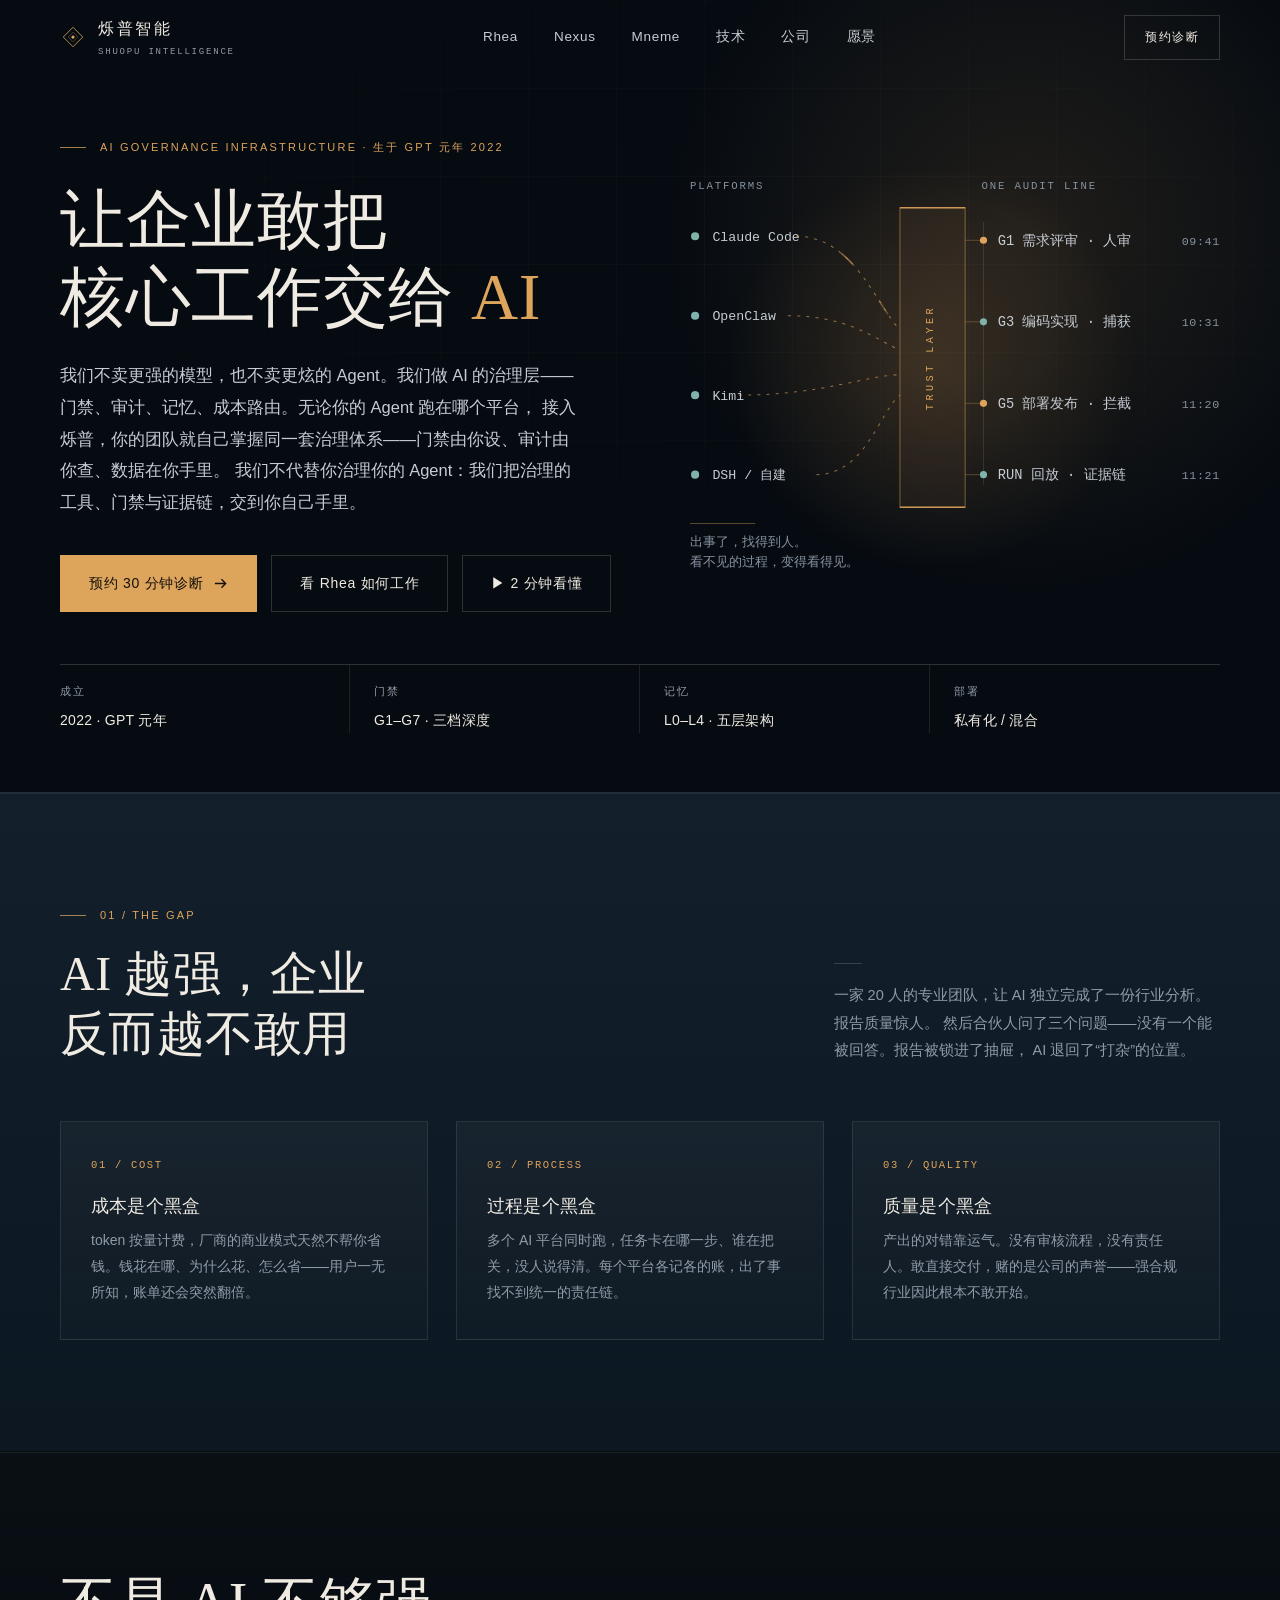
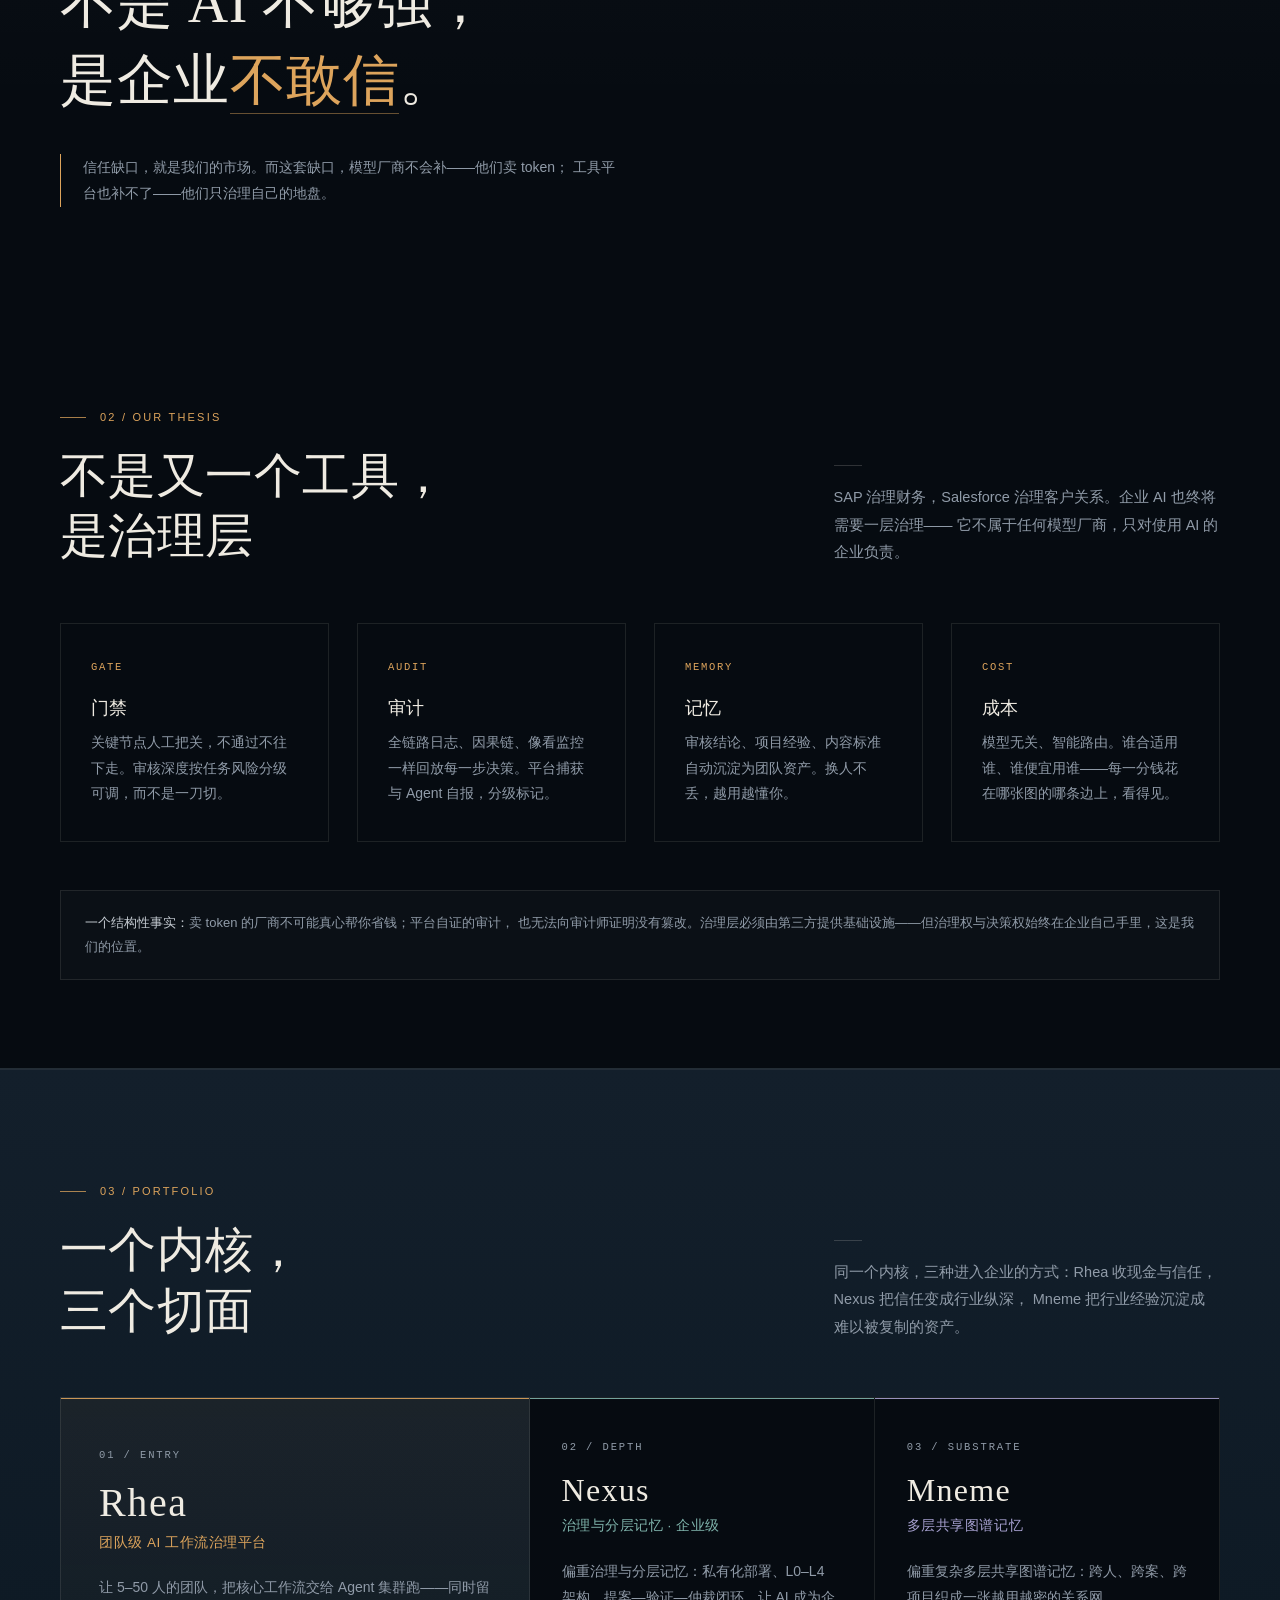
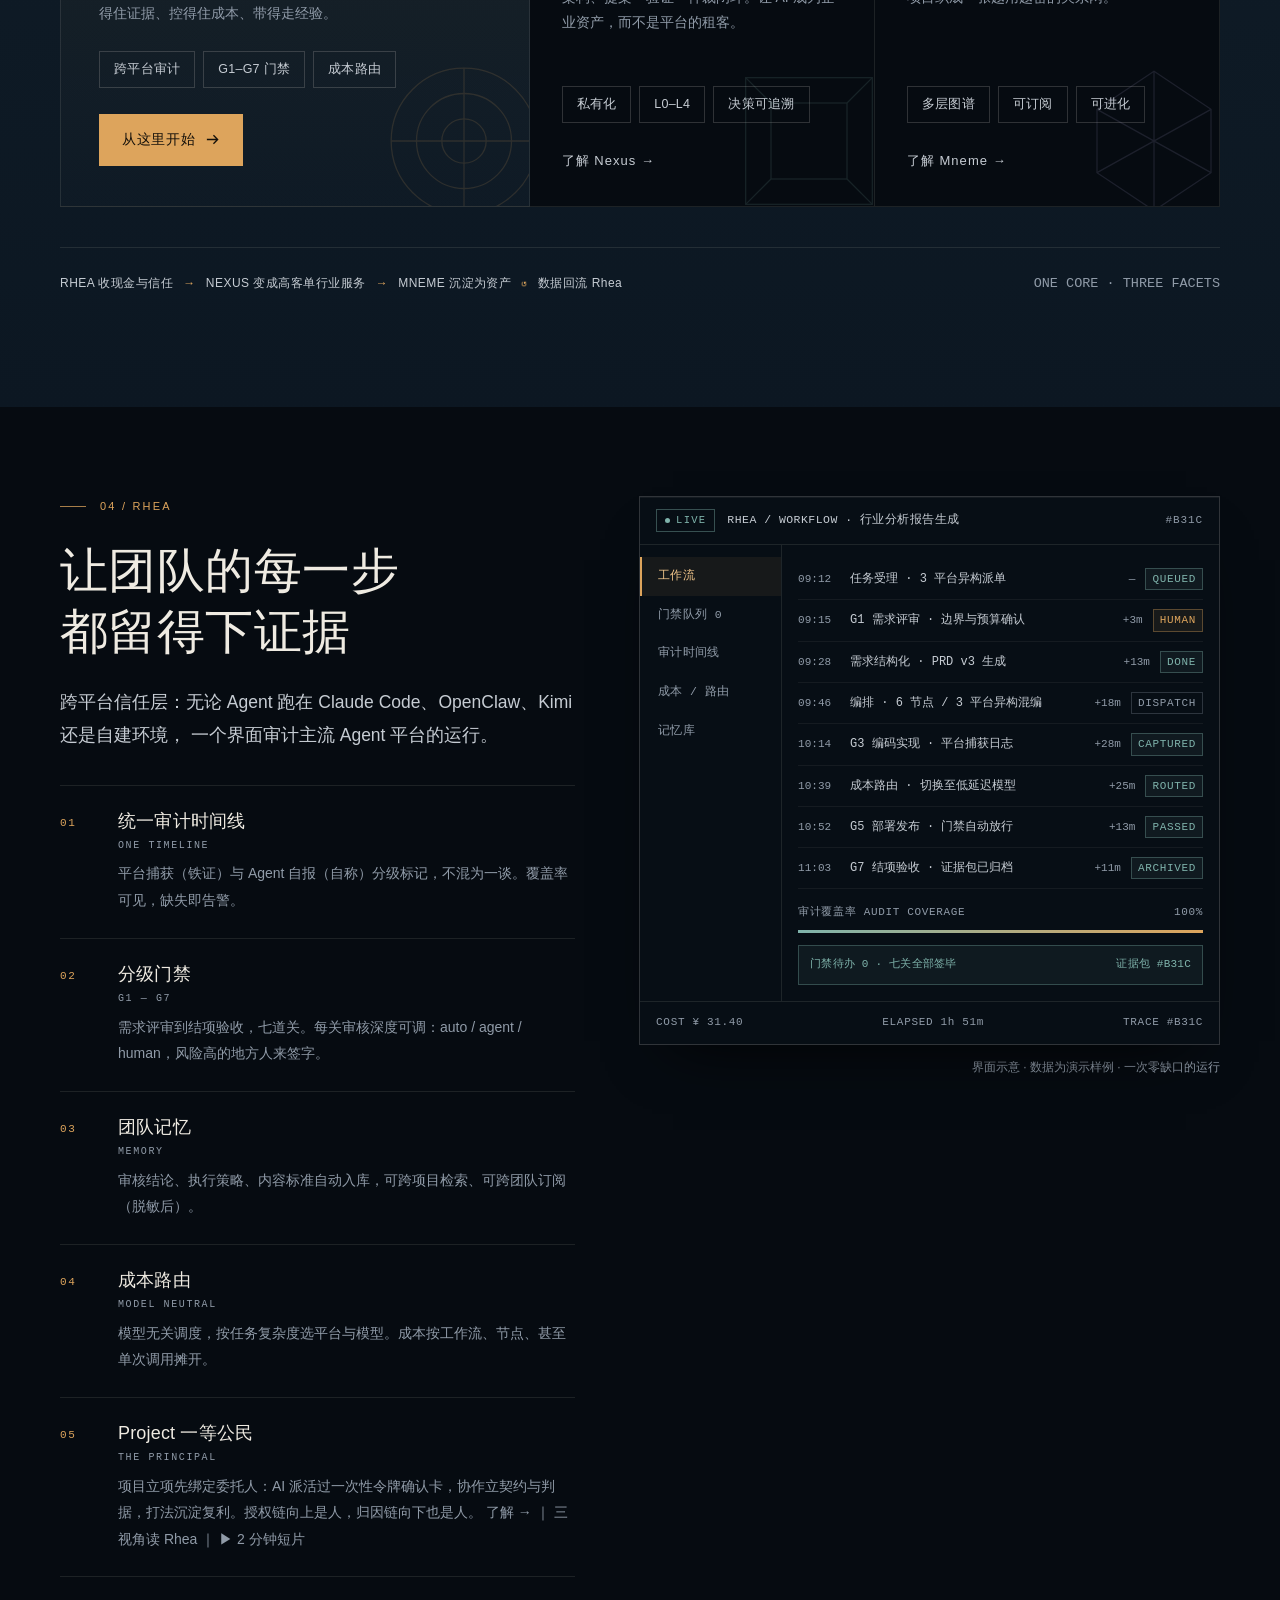
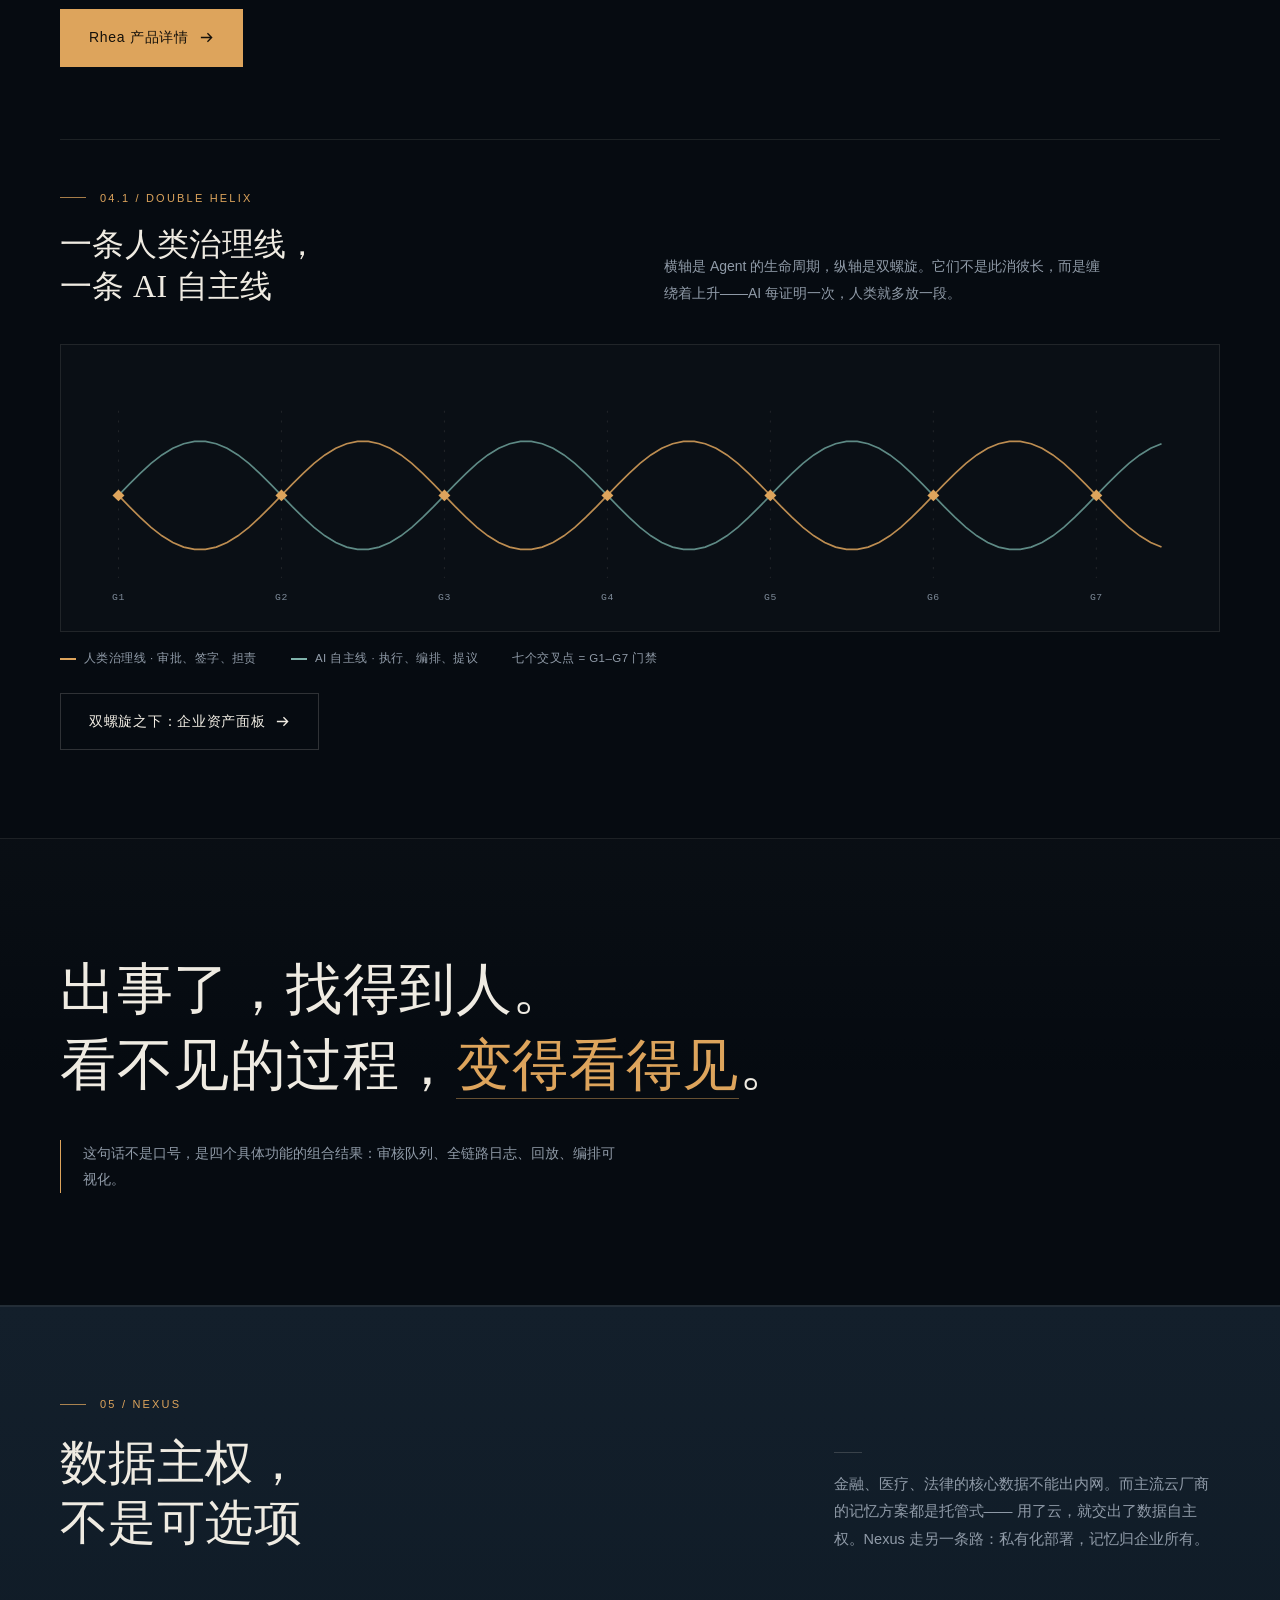
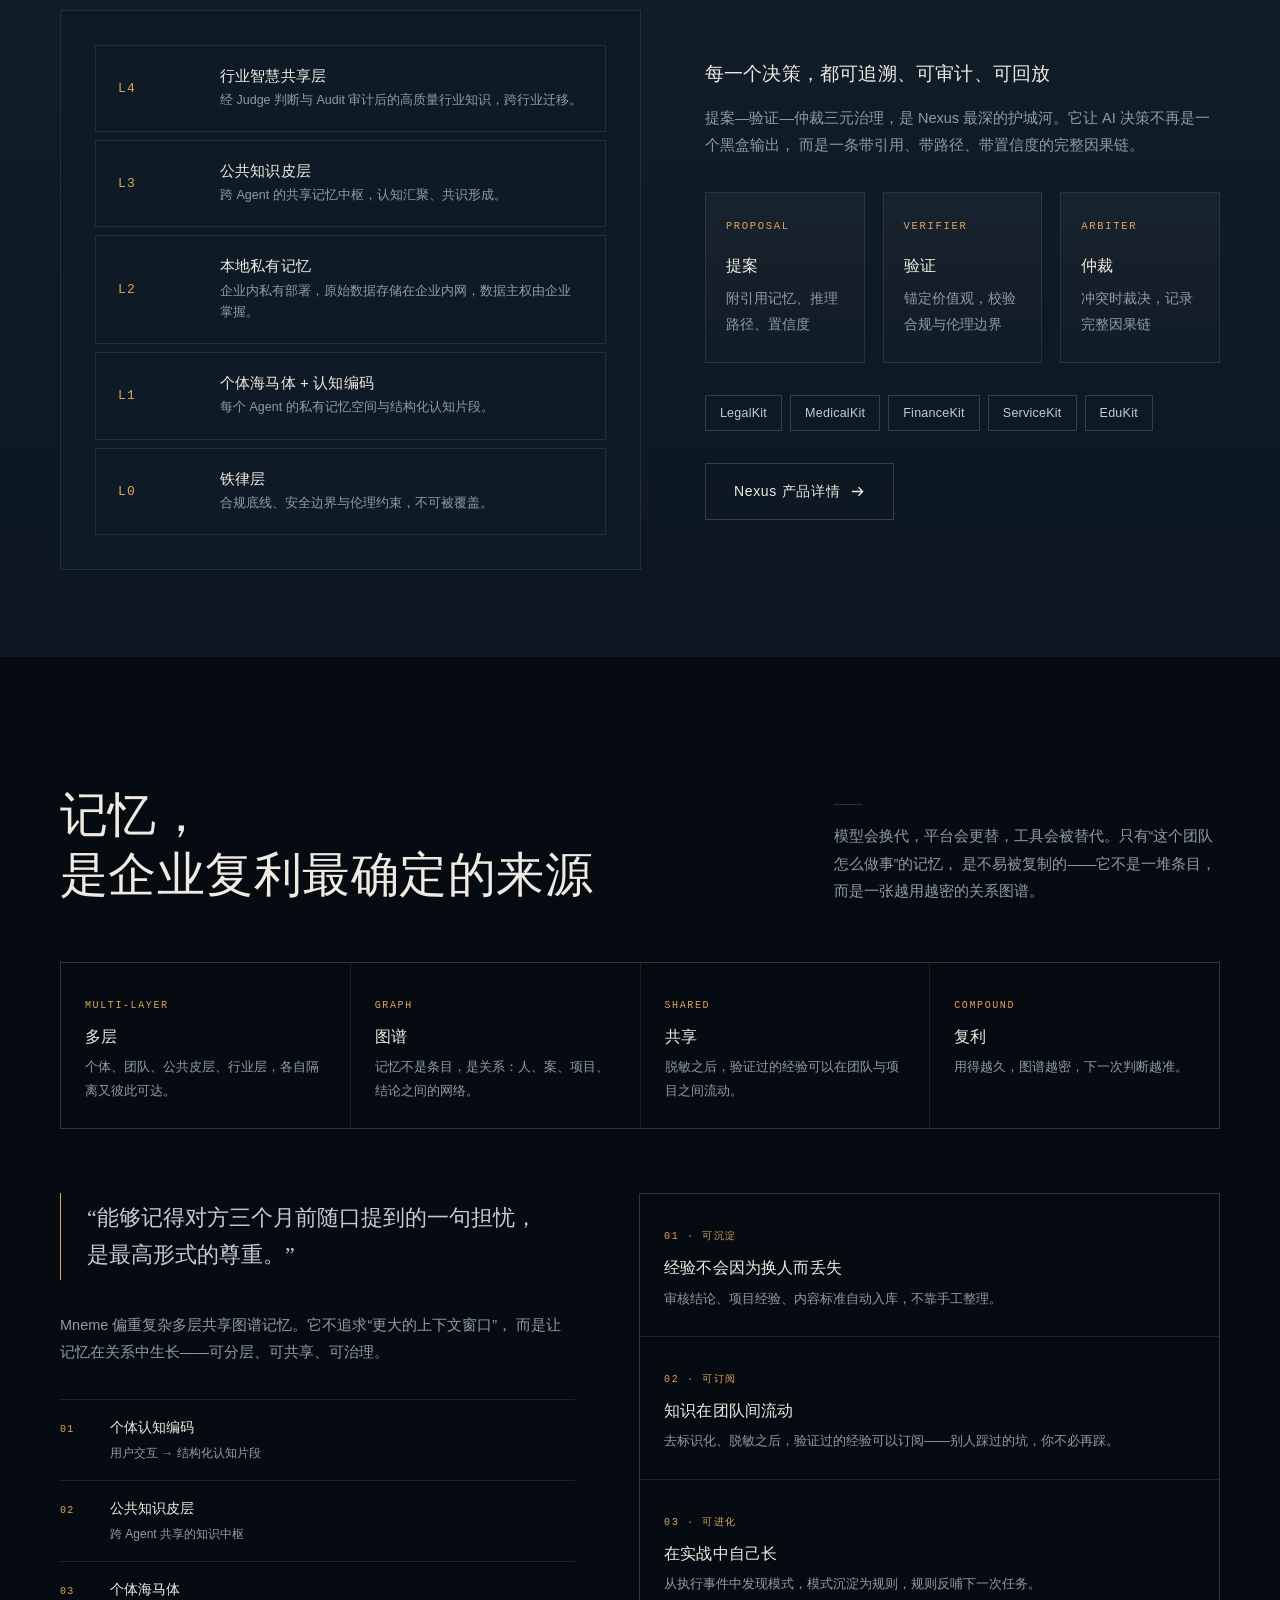
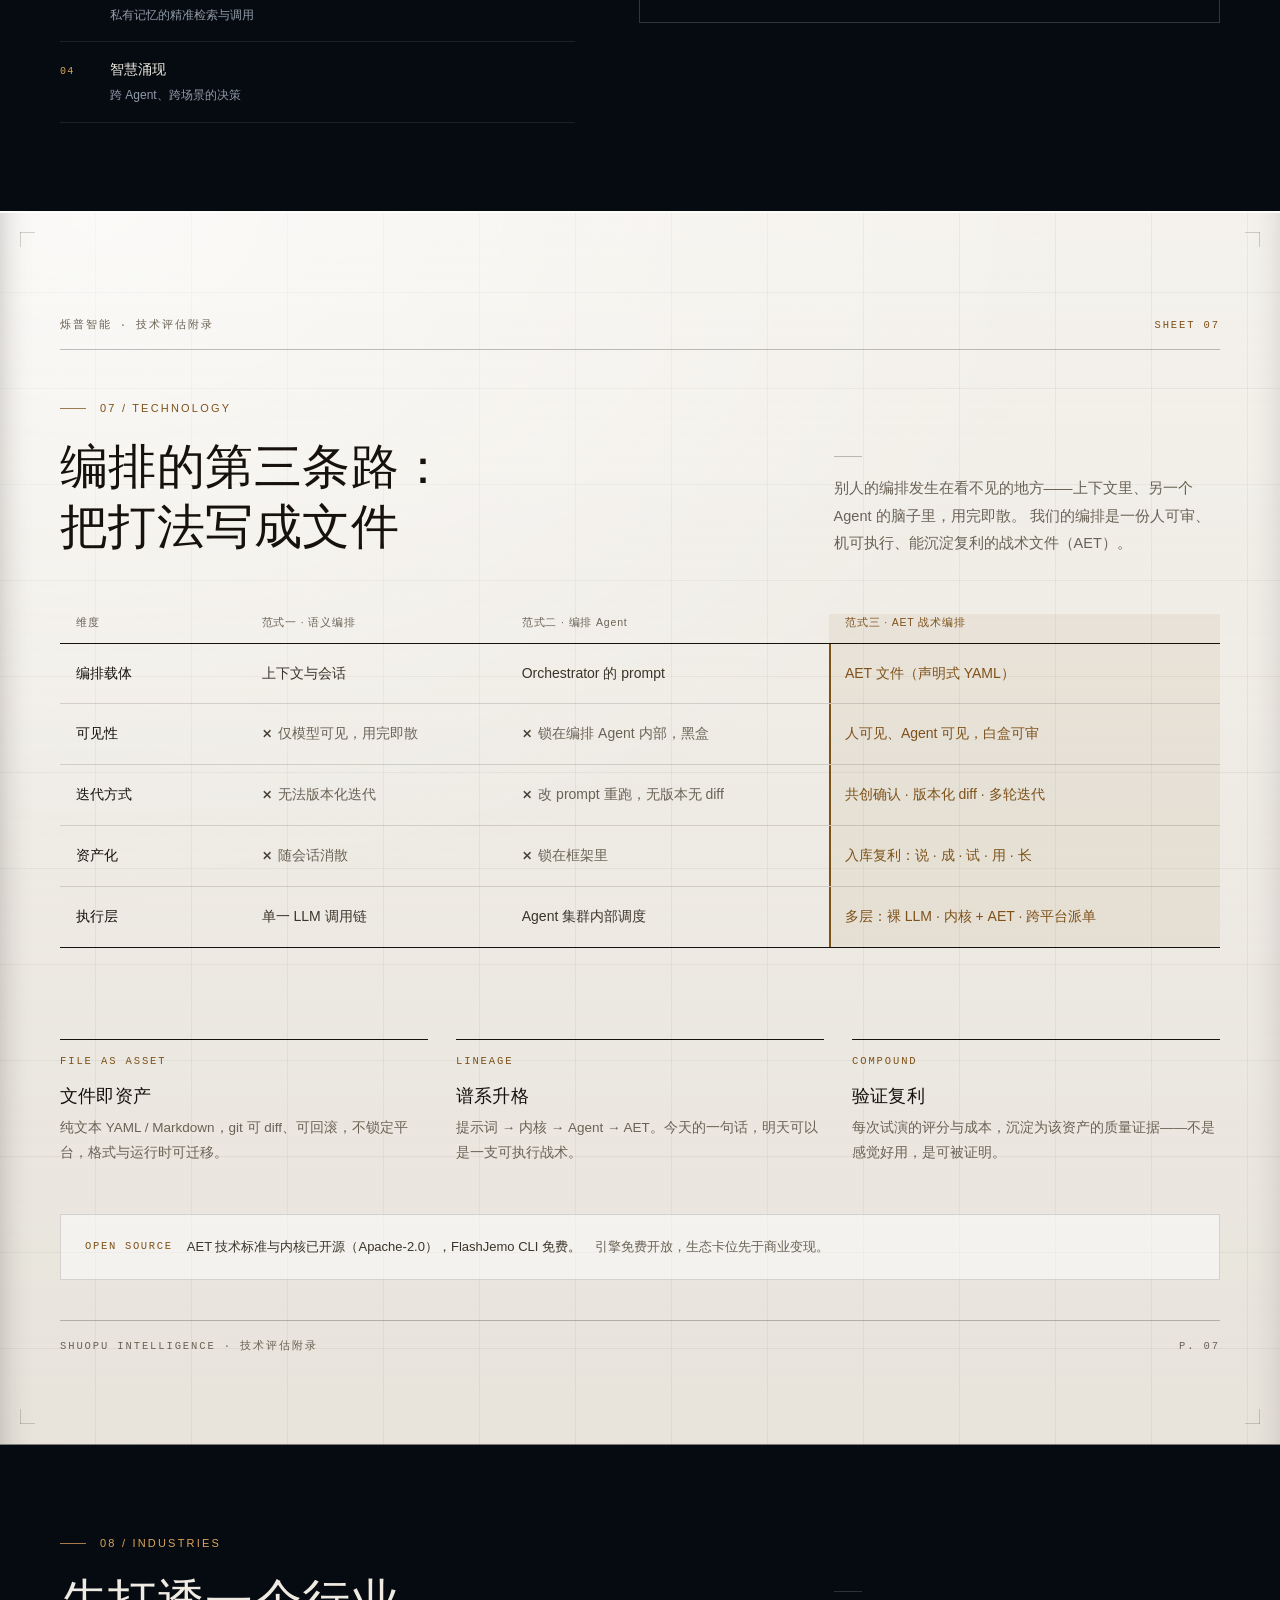
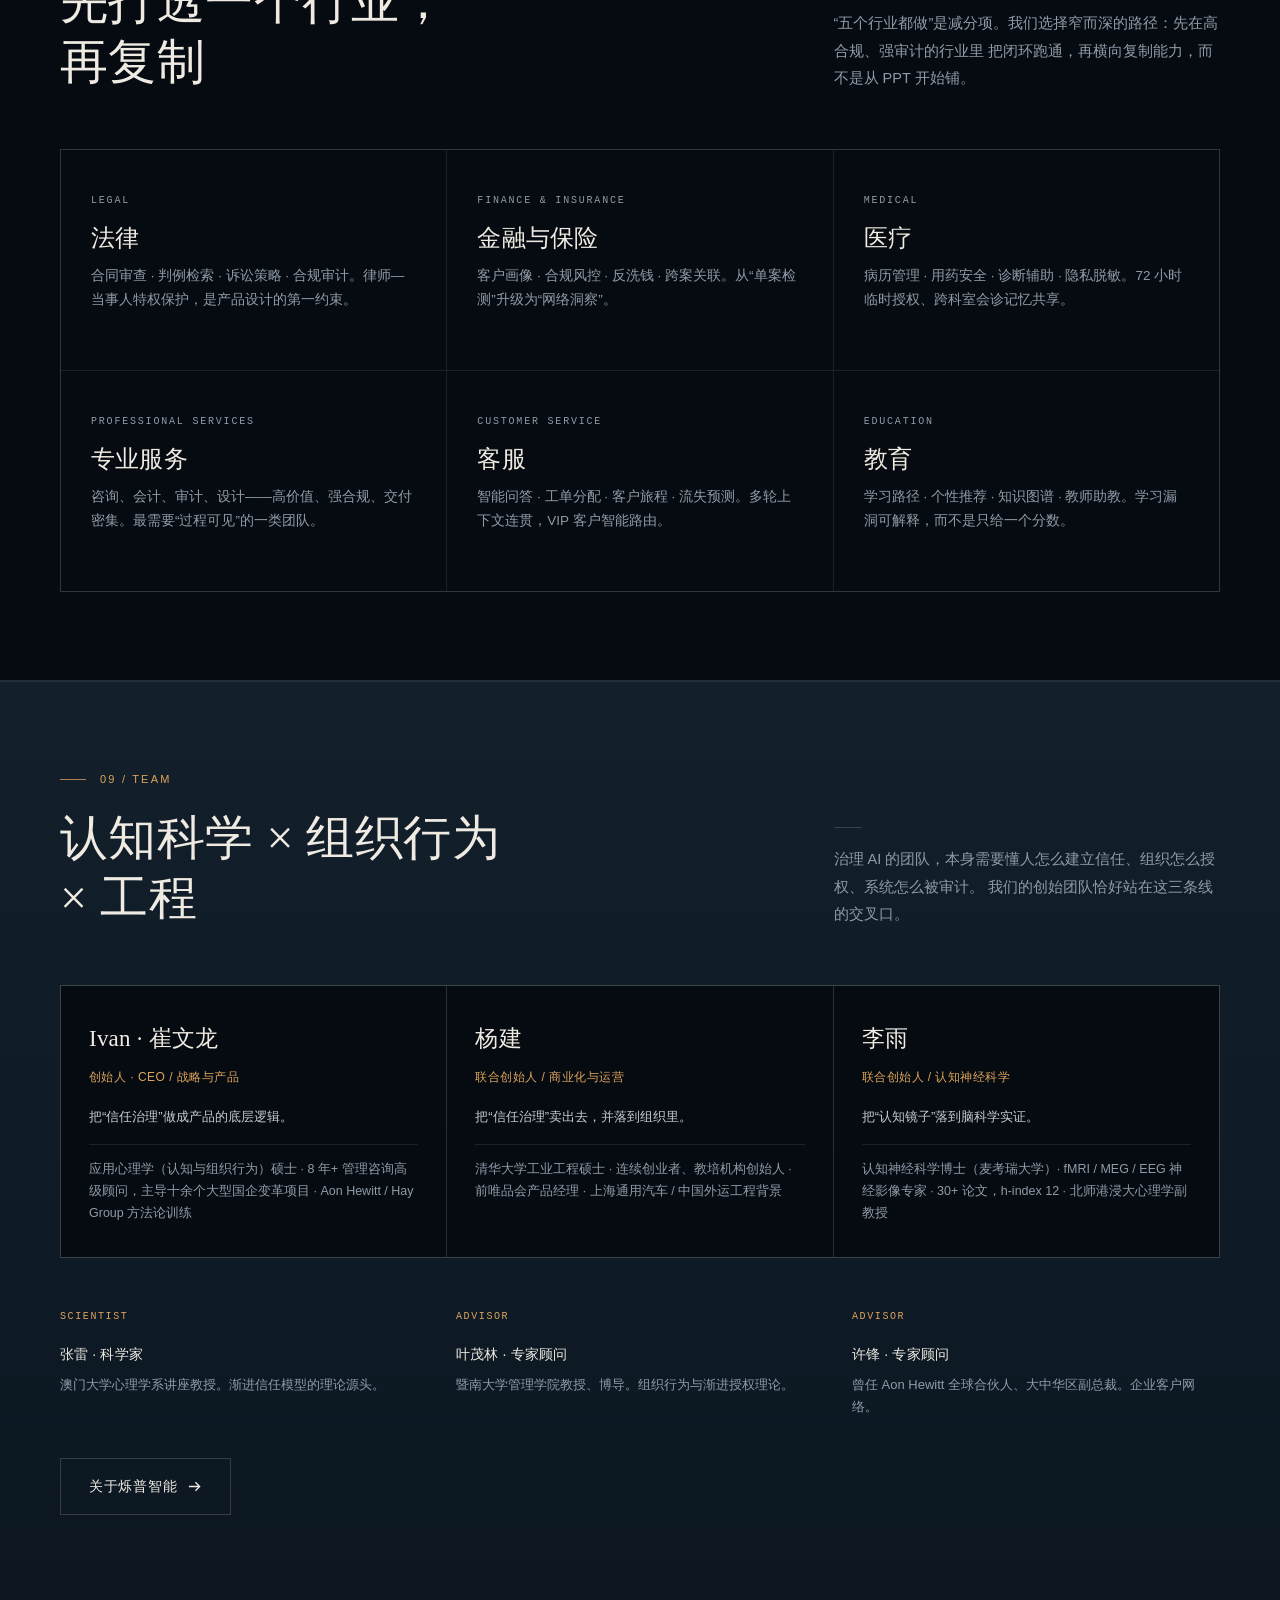
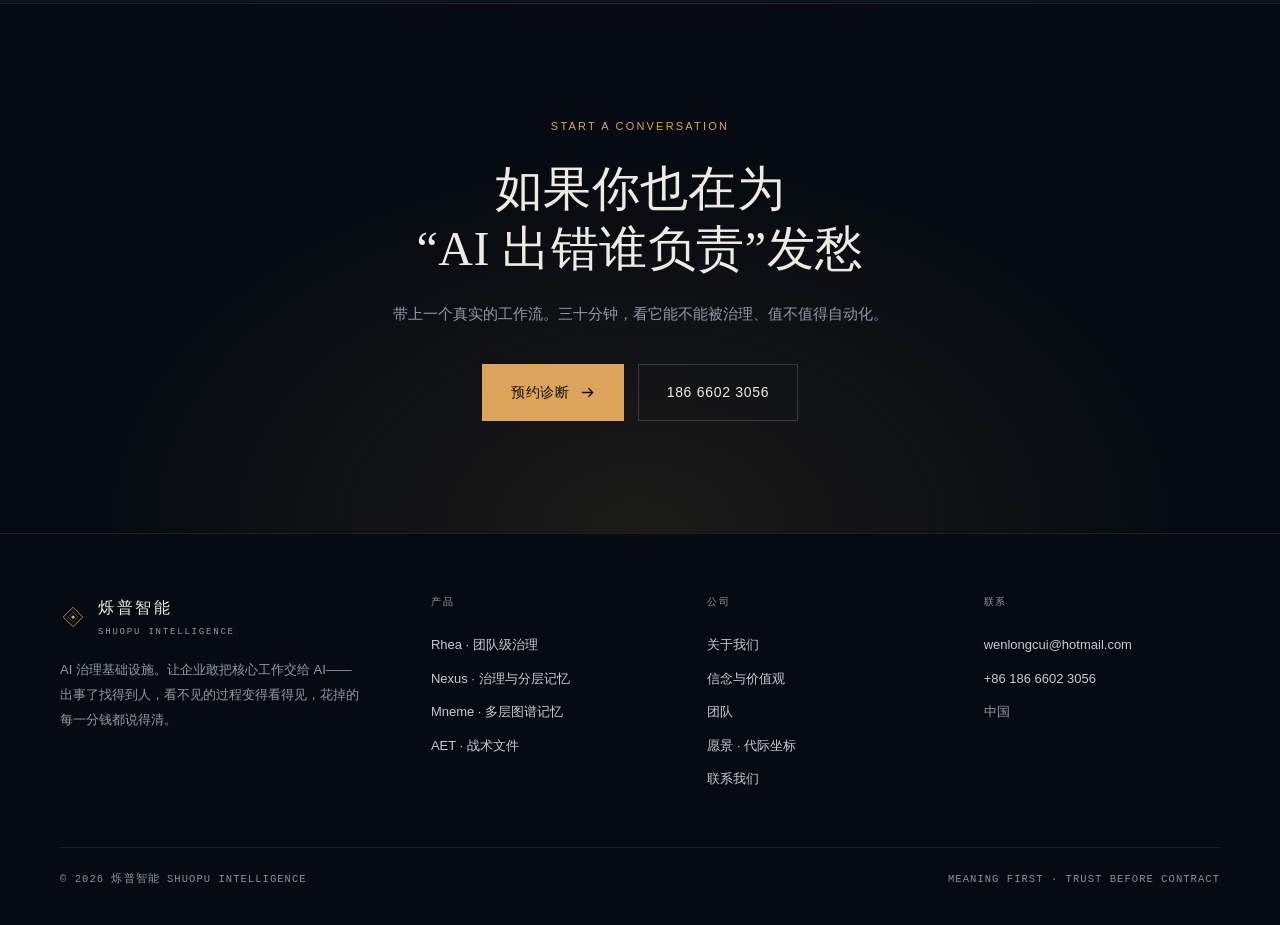
==== commit eb3b7c52: "fix(site): 上线前审查整改 —— 导航重复 / 死锚点 / 对比度 / 合规用语 / 叙事口径 ## P0 功能性损坏 - vision.html：删除 nav 与页脚各重复一次的「愿景」入" ====
--- a/index.html
+++ b/index.html
@@ -302,7 +302,7 @@
       </div>
       <p class="rv rv-d2">
         同一个内核，三种进入企业的方式：Rhea 收现金与信任，Nexus 把信任变成行业纵深，
-        Mneme 把行业经验沉淀成不可替代的资产。
+        Mneme 把行业经验沉淀成难以被复制的资产。
       </p>
     </div>
 
@@ -369,7 +369,7 @@
         <h2 class="h1 rv rv-d1 mt-24">让团队的每一步<br>都留得下证据</h2>
         <p class="lead rv rv-d2 mt-24">
           跨平台信任层：无论 Agent 跑在 Claude Code、OpenClaw、Kimi 还是自建环境，
-          一个界面审计所有平台的 Agent。
+          一个界面审计主流 Agent 平台的运行。
         </p>
         <div class="flist flist--stack mt-32">
           <div class="fitem rv">
@@ -449,7 +449,7 @@
             <span>TRACE #B31C</span>
           </div>
         </div>
-        <p class="console-cap">界面示意 · 数据为演示样例</p>
+        <p class="console-cap">界面示意 · 数据为演示样例 · 一次零缺口的运行</p>
       </div>
     </div>
 
@@ -515,7 +515,7 @@
         </div>
         <div class="layer">
           <span class="lv">L2</span>
-          <div><h4>本地私有记忆</h4><p>企业内私有部署，数据主权完全属于企业。</p></div>
+          <div><h4>本地私有记忆</h4><p>企业内私有部署，原始数据存储在企业内网，数据主权由企业掌握。</p></div>
         </div>
         <div class="layer">
           <span class="lv">L1</span>
@@ -573,11 +573,11 @@
     <div class="sec-head">
       <div>
         <div class="eyebrow rv">06 / Mneme</div>
-        <h2 class="h1 rv rv-d1">记忆，<br>是企业唯一的复利</h2>
+        <h2 class="h1 rv rv-d1">记忆，<br>是企业复利最确定的来源</h2>
       </div>
       <p class="rv rv-d2">
         模型会换代，平台会更替，工具会被替代。只有“这个团队怎么做事”的记忆，
-        是别人抄不走的——它不是一堆条目，而是一张越用越密的关系图谱。
+        是不易被复制的——它不是一堆条目，而是一张越用越密的关系图谱。
       </p>
     </div>
 
@@ -714,7 +714,7 @@
       <div class="principle rv">
         <span class="p-key">FILE AS ASSET</span>
         <h3>文件即资产</h3>
-        <p>纯文本 YAML / Markdown，git 可 diff、可回滚，永不平台锁定。</p>
+        <p>纯文本 YAML / Markdown，git 可 diff、可回滚，不锁定平台，格式与运行时可迁移。</p>
       </div>
       <div class="principle rv rv-d1">
         <span class="p-key">LINEAGE</span>
--- a/assets/css/site.css
+++ b/assets/css/site.css
@@ -892,6 +892,15 @@
   padding: 0 16px 14px;
   border-bottom: 1px solid var(--line-3);
   line-height: 1.6;
+}
+/* 表头内的补充说明（口径/举例等），随 th 字号但去掉字距，避免与主标签抢读 */
+.tbl th .ts-note {
+  display: block;
+  margin-top: 3px;
+  font-size: 10px;
+  font-weight: 400;
+  letter-spacing: 0.02em;
+  color: var(--muted-2);
 }
 .tbl td {
   padding: 17px 16px;
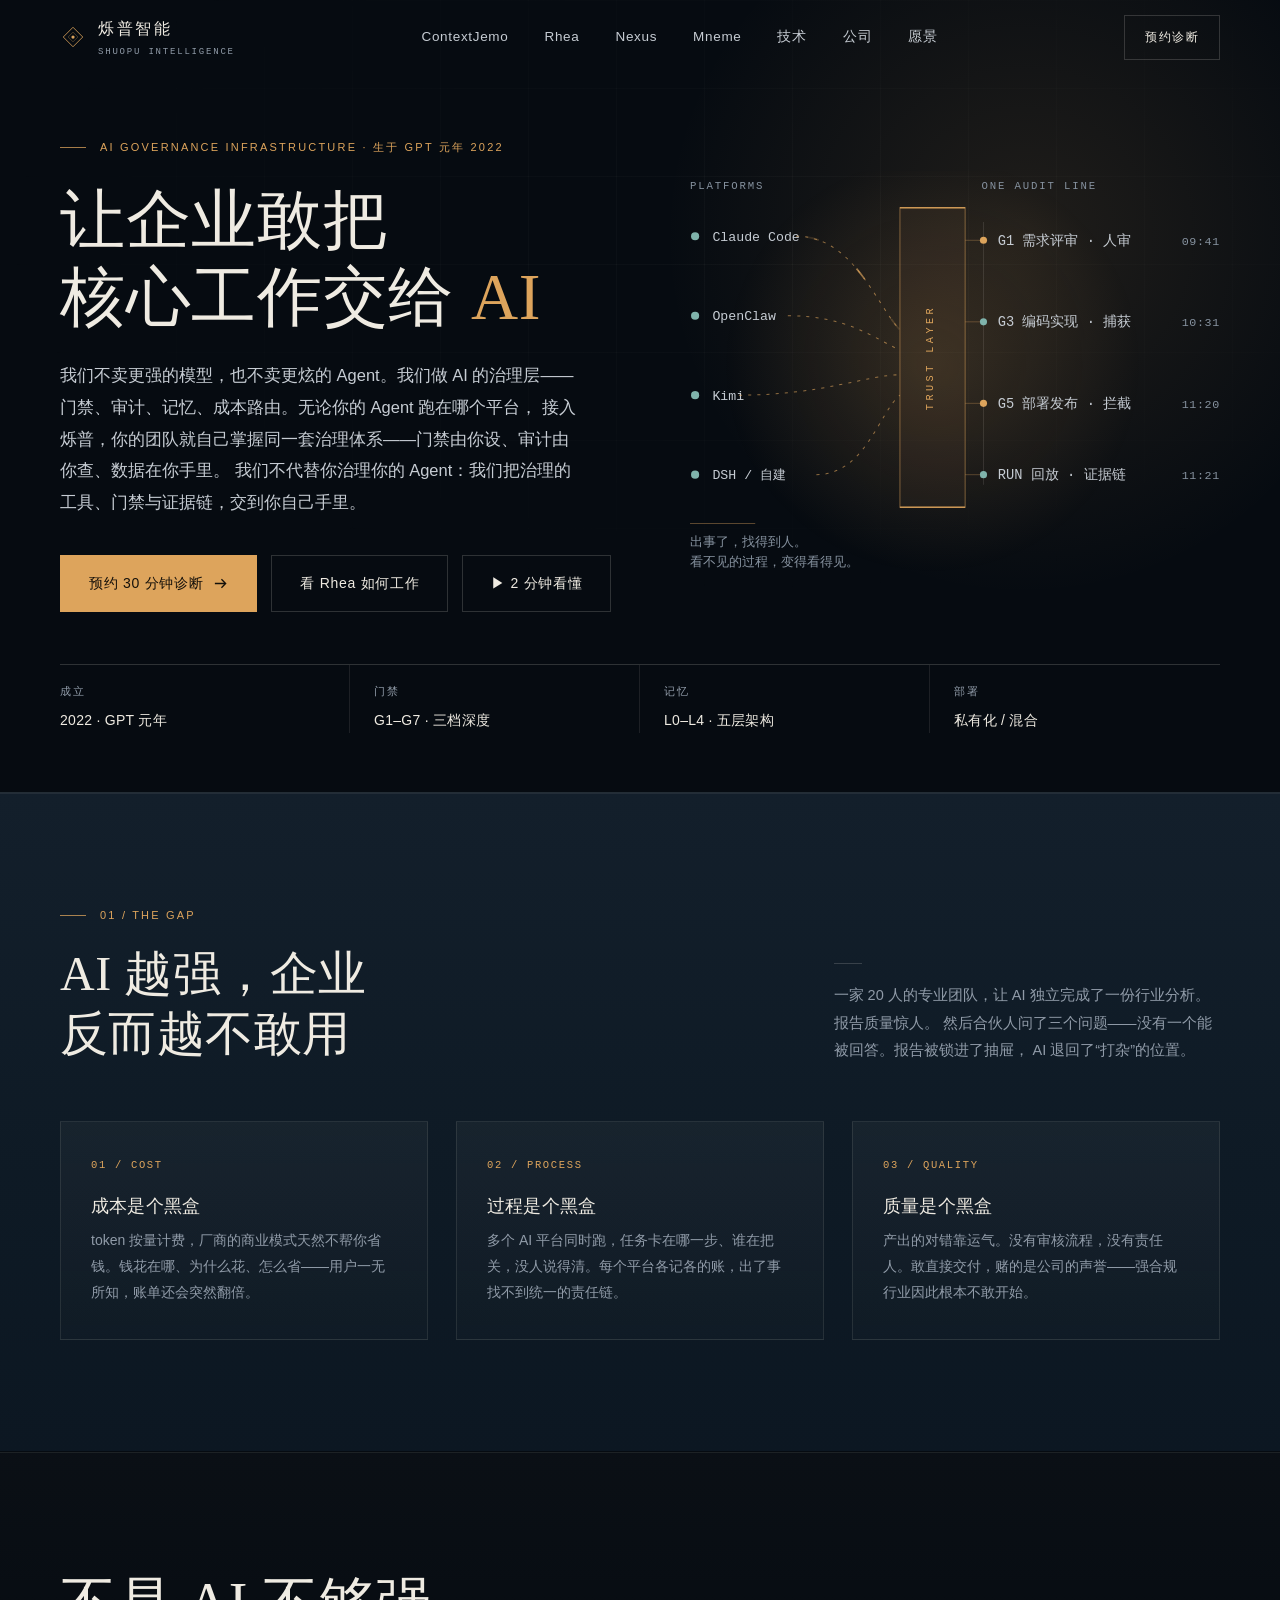
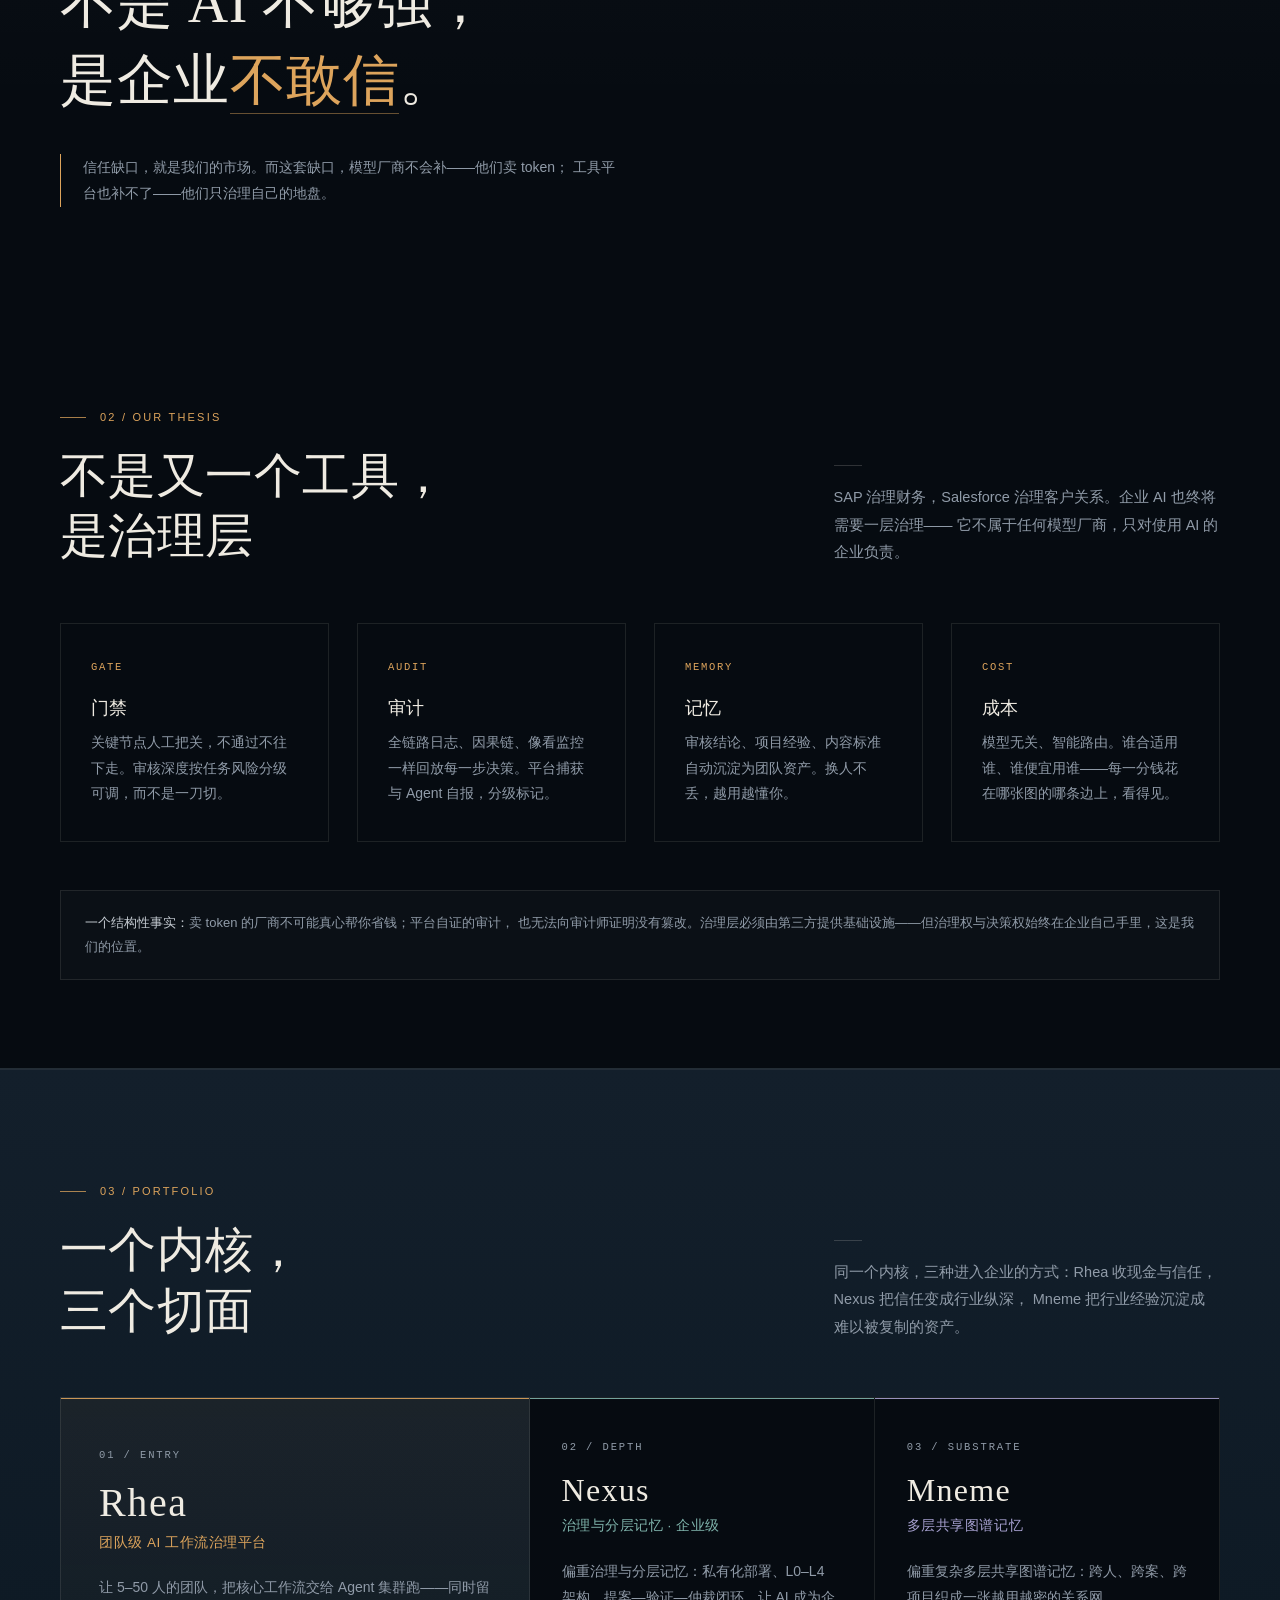
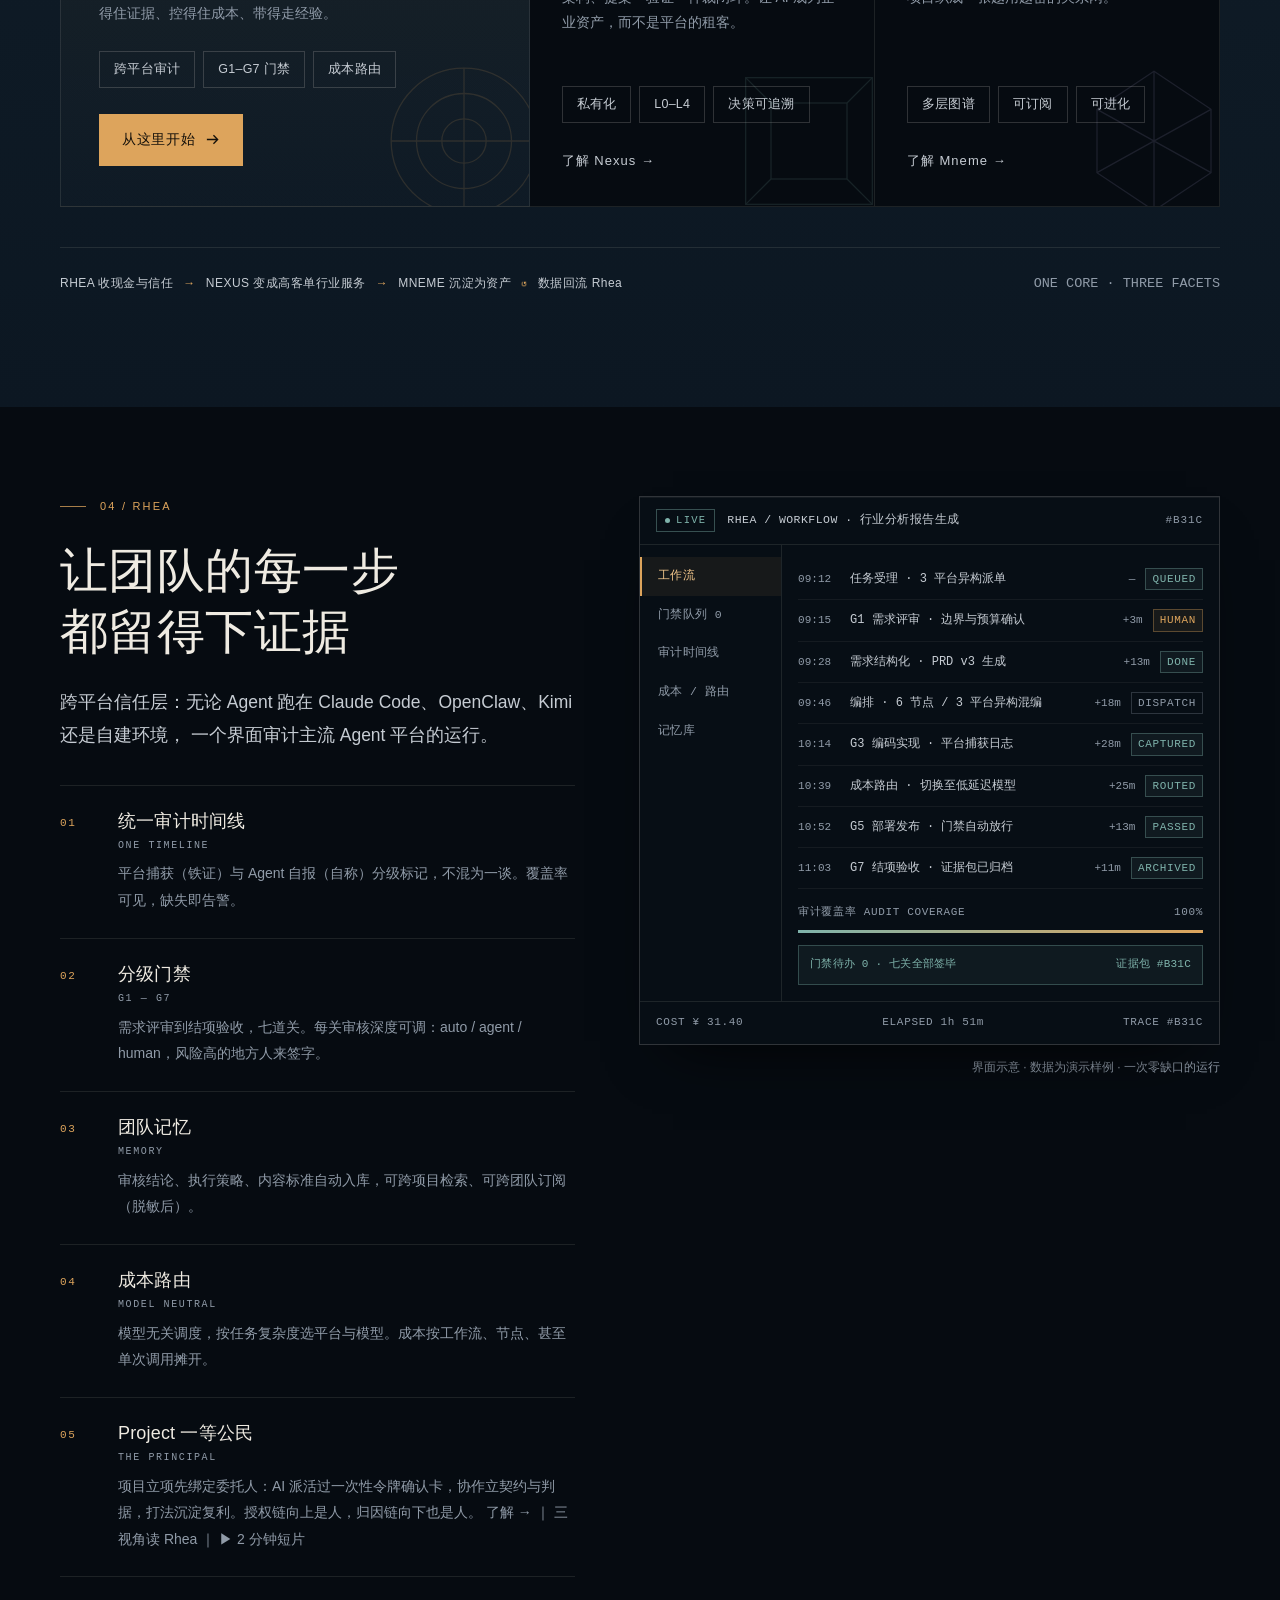
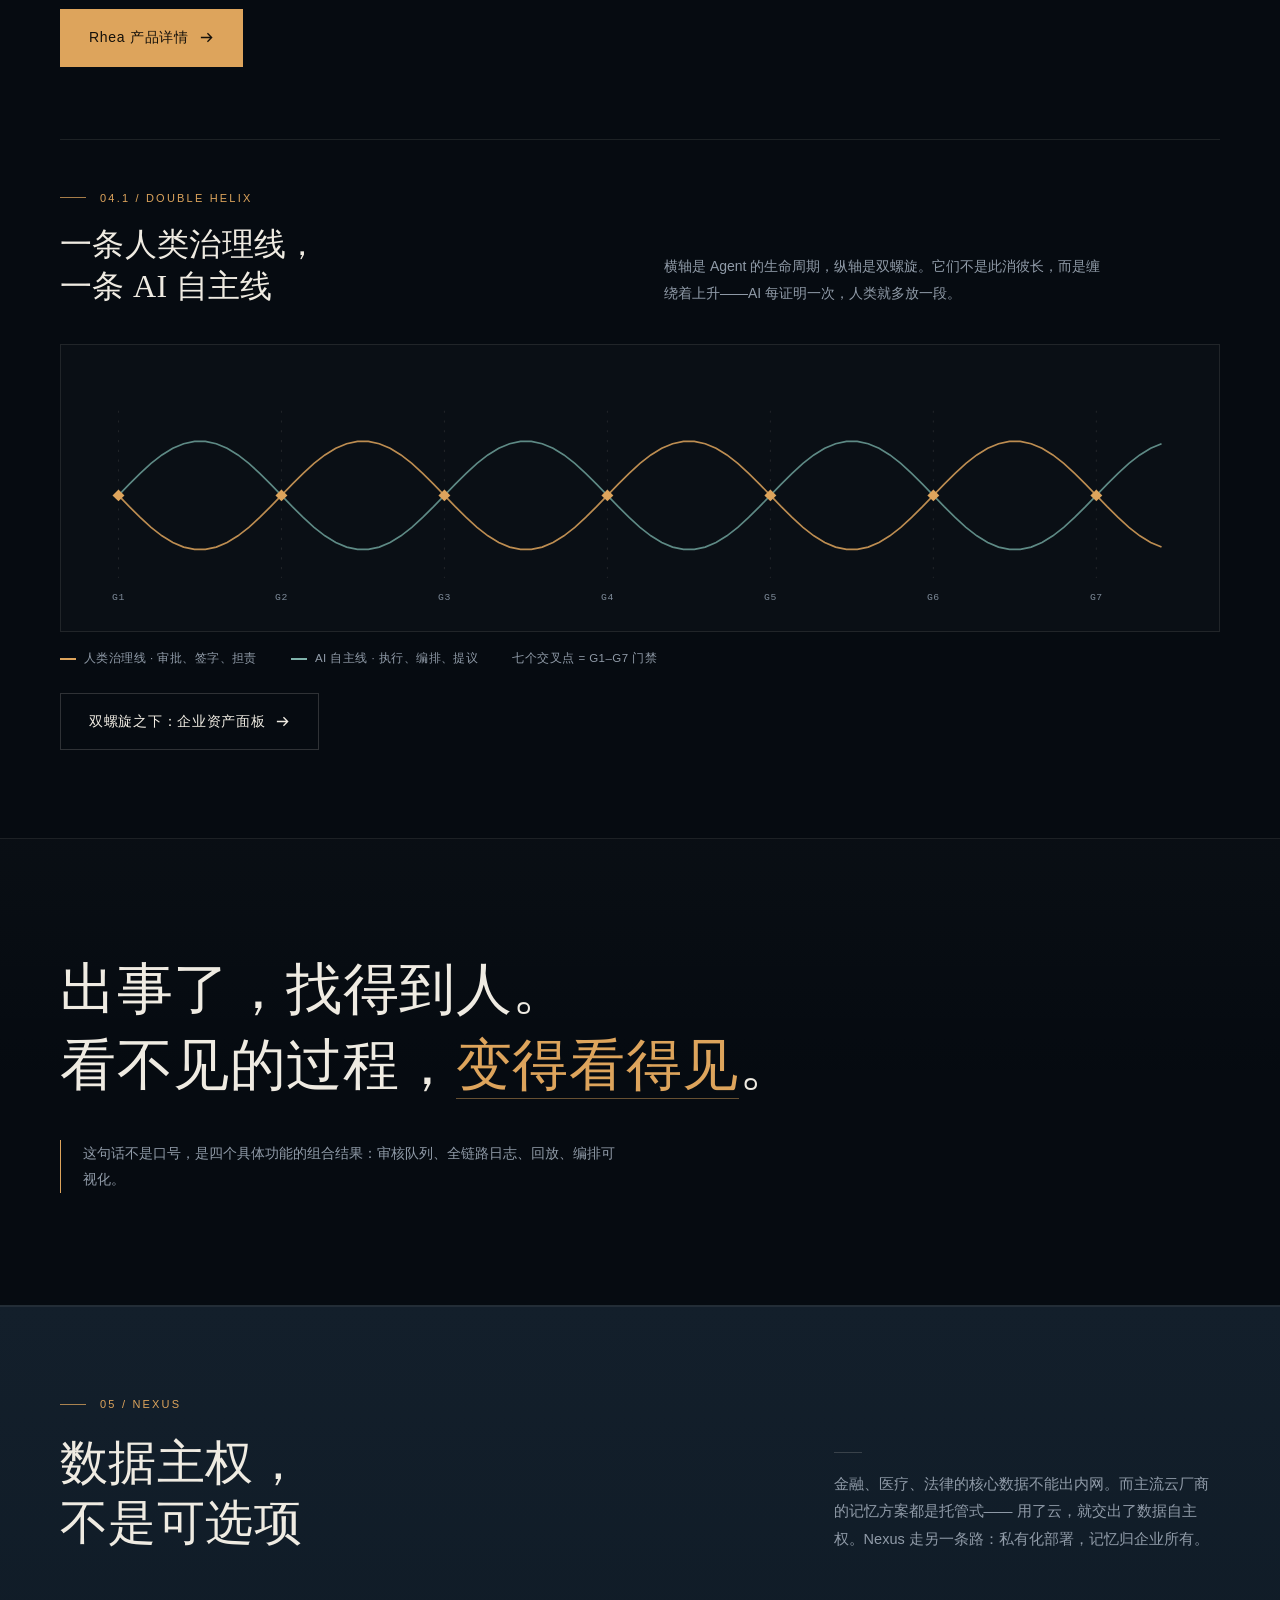
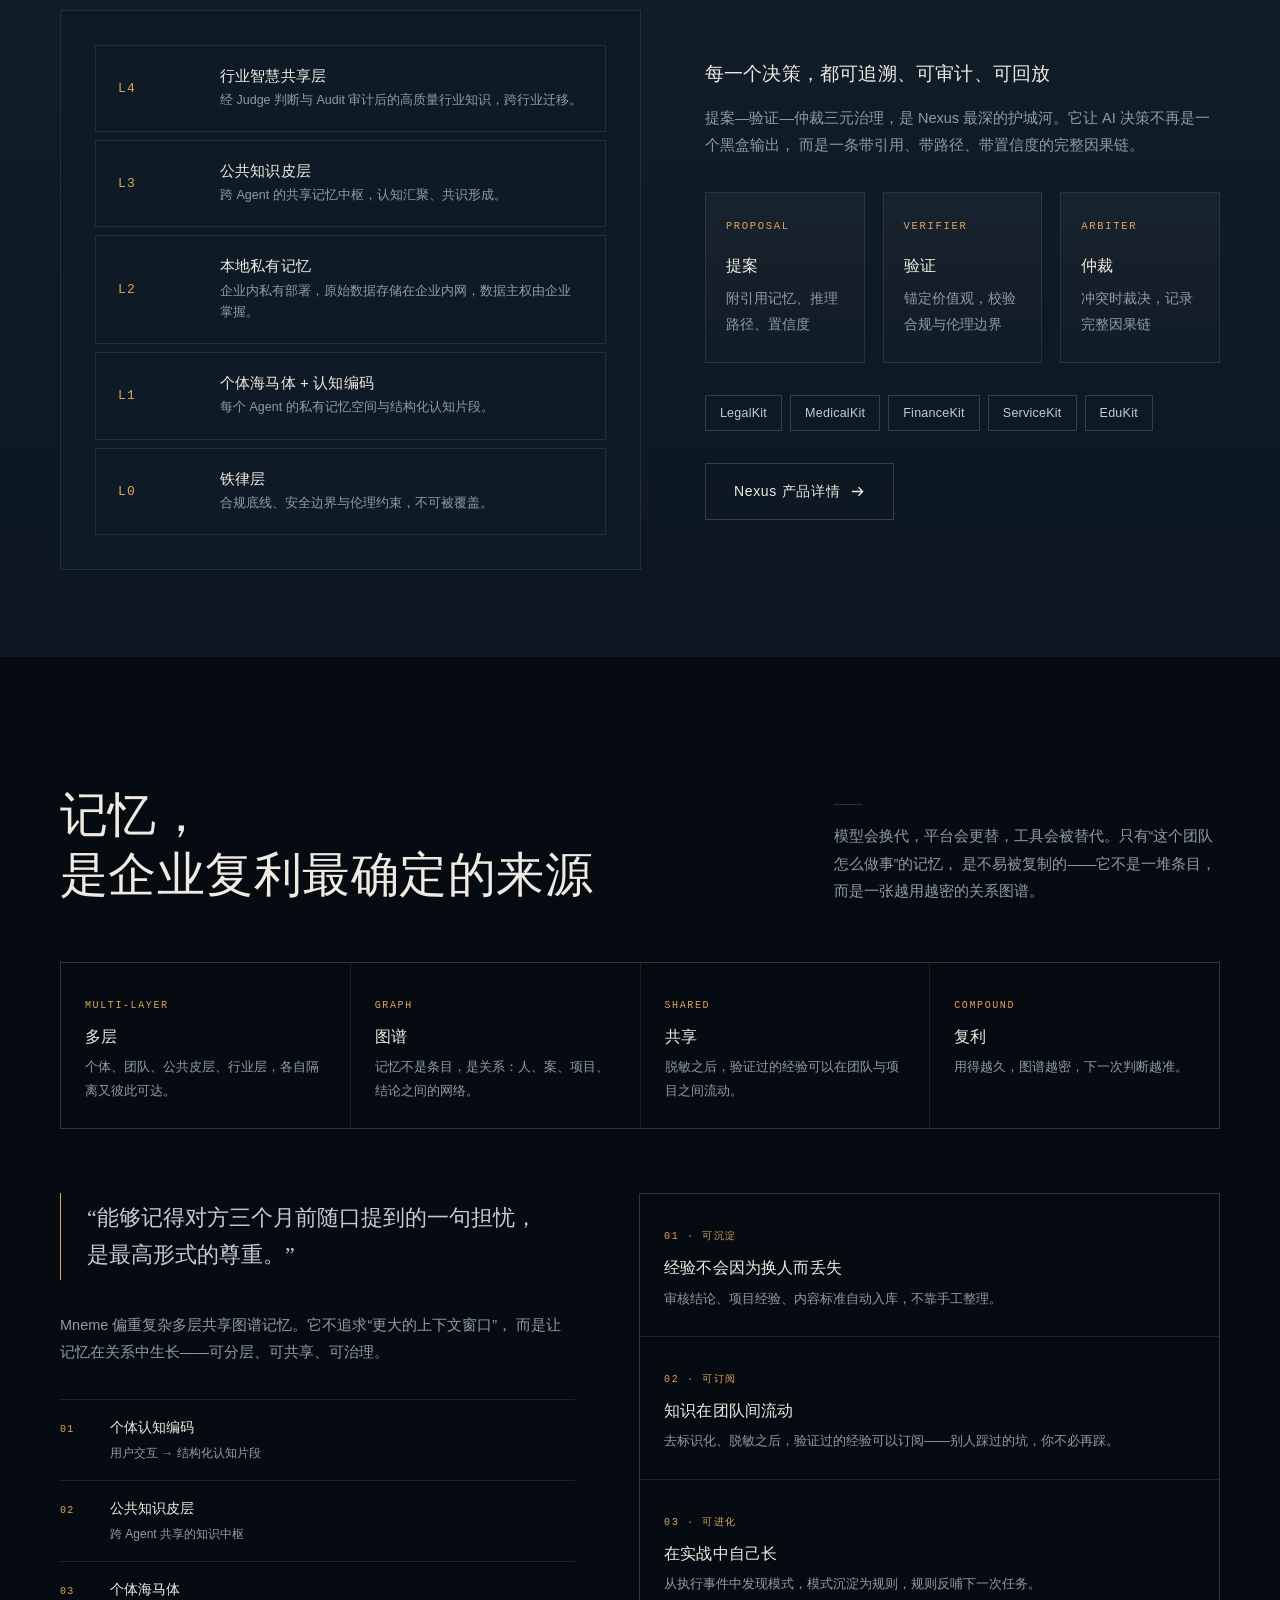
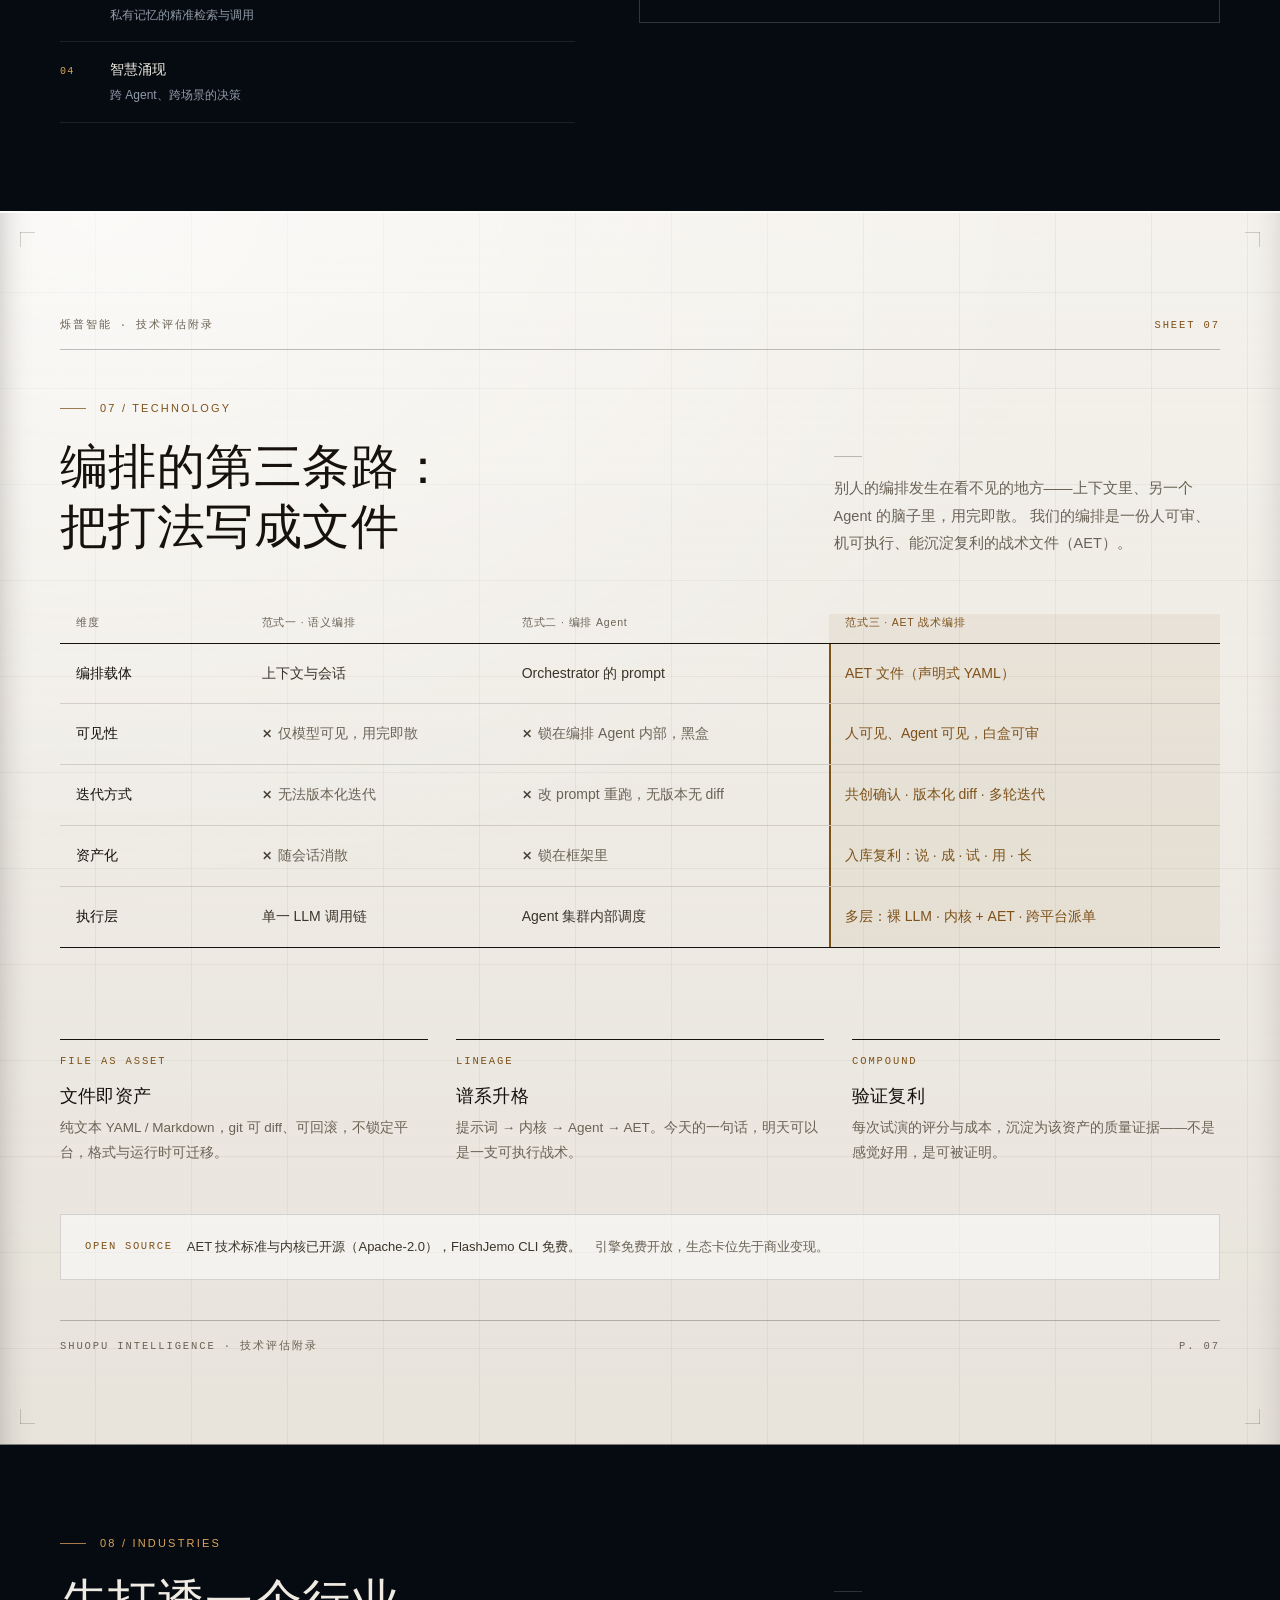
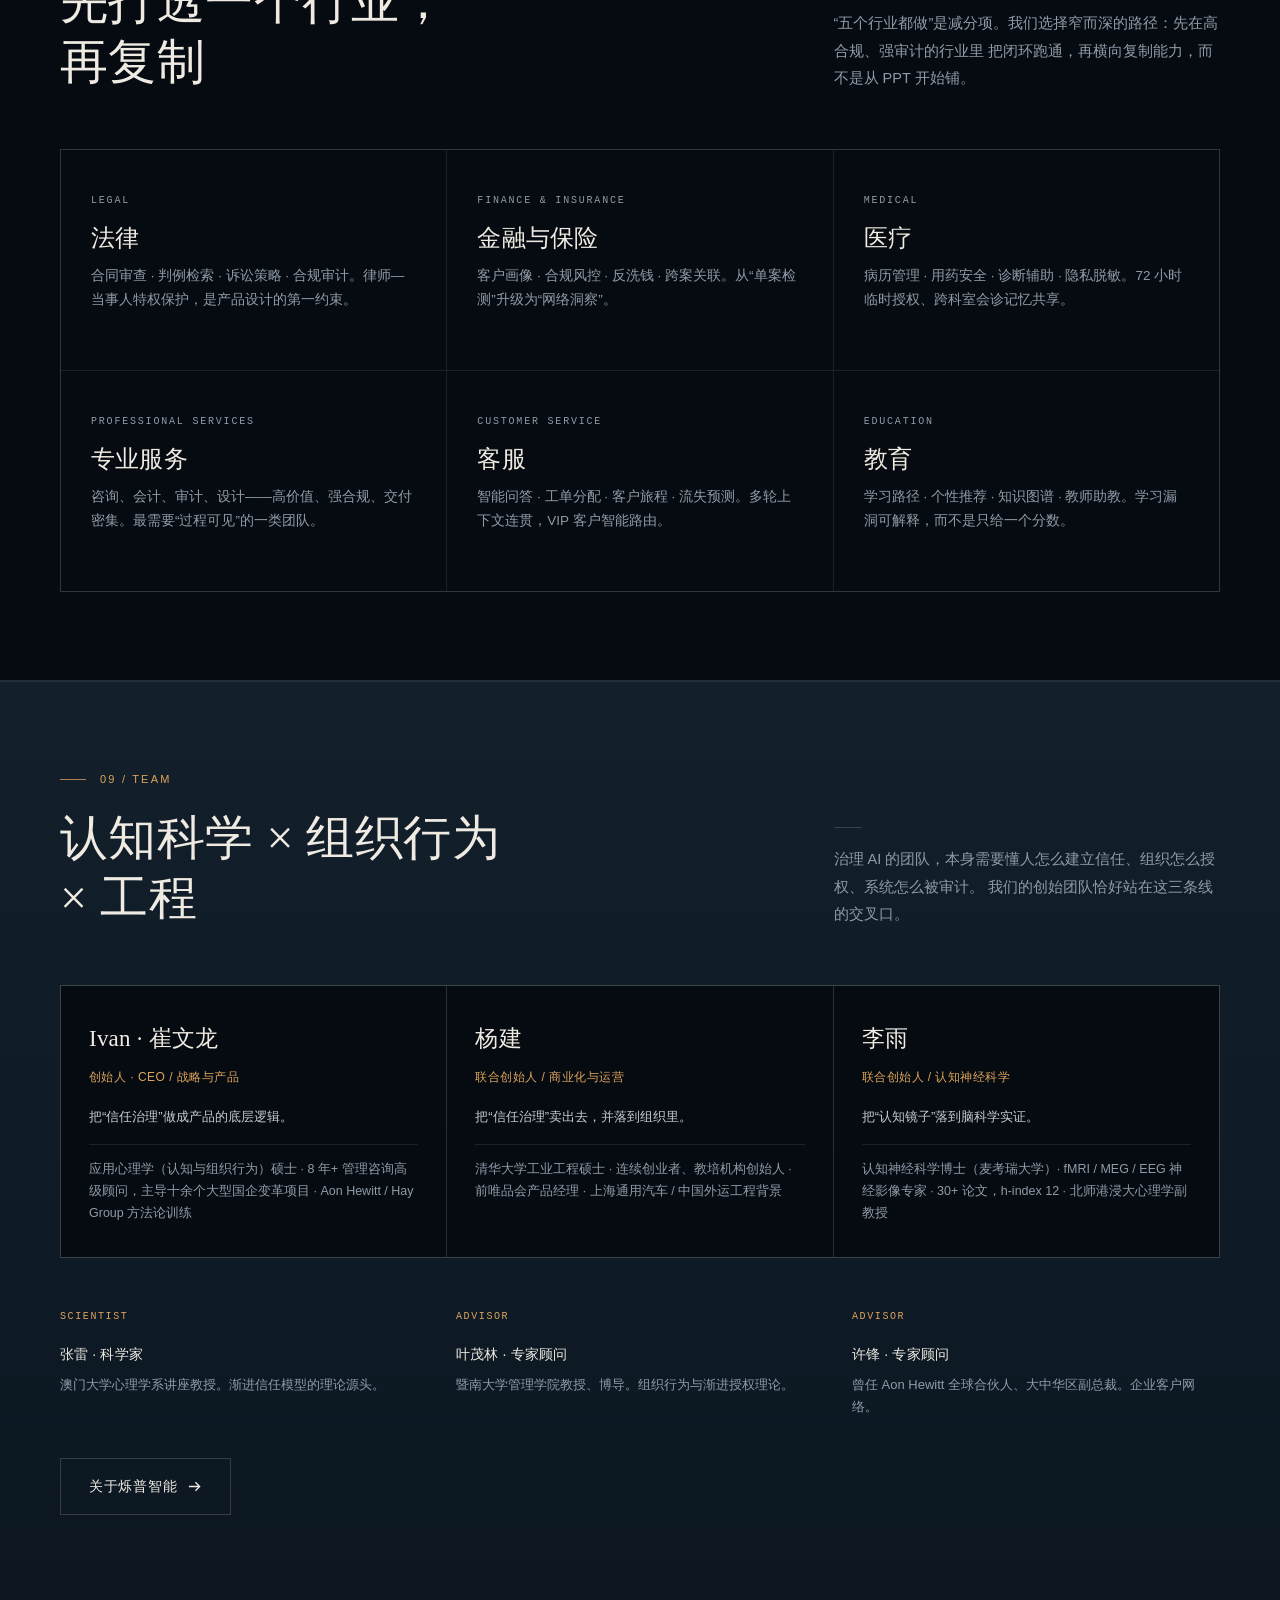
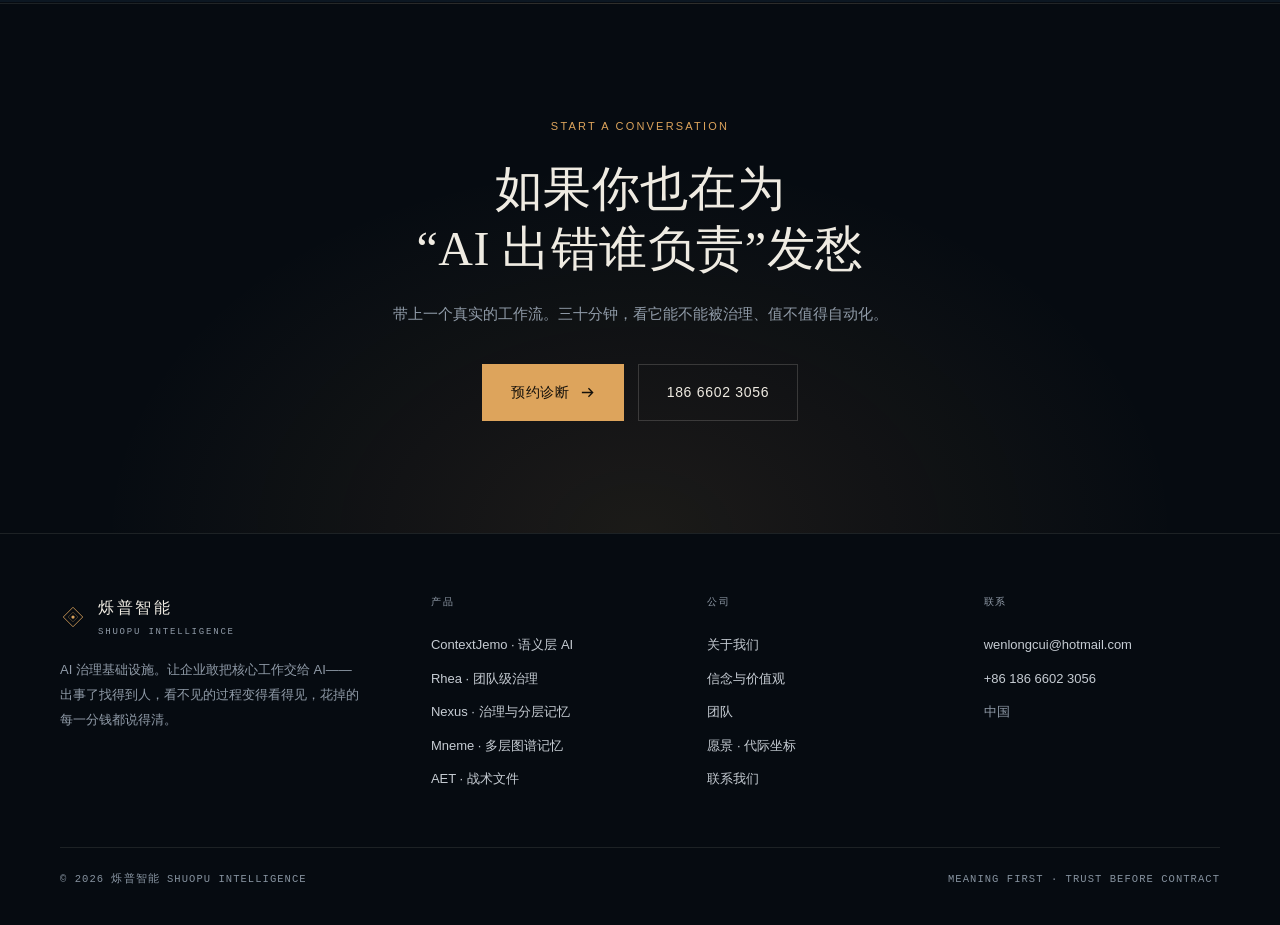
==== commit 90768e4d: "公司官网：增加 ContextJemo 产品站入口 - 导航与页脚加入 https://contextjemo.com/（语义层 AI 产品站） - 覆盖 index/about/rhea/nexus" ====
--- a/index.html
+++ b/index.html
@@ -25,6 +25,7 @@
       <span class="brand-name">烁普智能<span>SHUOPU INTELLIGENCE</span></span>
     </a>
     <nav class="nav-links" id="navLinks">
+      <a href="https://contextjemo.com/">ContextJemo</a>
       <a href="rhea.html">Rhea</a>
       <a href="nexus.html">Nexus</a>
       <a href="index.html#mneme">Mneme</a>
@@ -888,6 +889,7 @@
       </div>
       <div class="foot-col">
         <h5>产品</h5>
+        <a href="https://contextjemo.com/">ContextJemo · 语义层 AI</a>
         <a href="rhea.html">Rhea · 团队级治理</a>
         <a href="nexus.html">Nexus · 治理与分层记忆</a>
         <a href="index.html#mneme">Mneme · 多层图谱记忆</a>
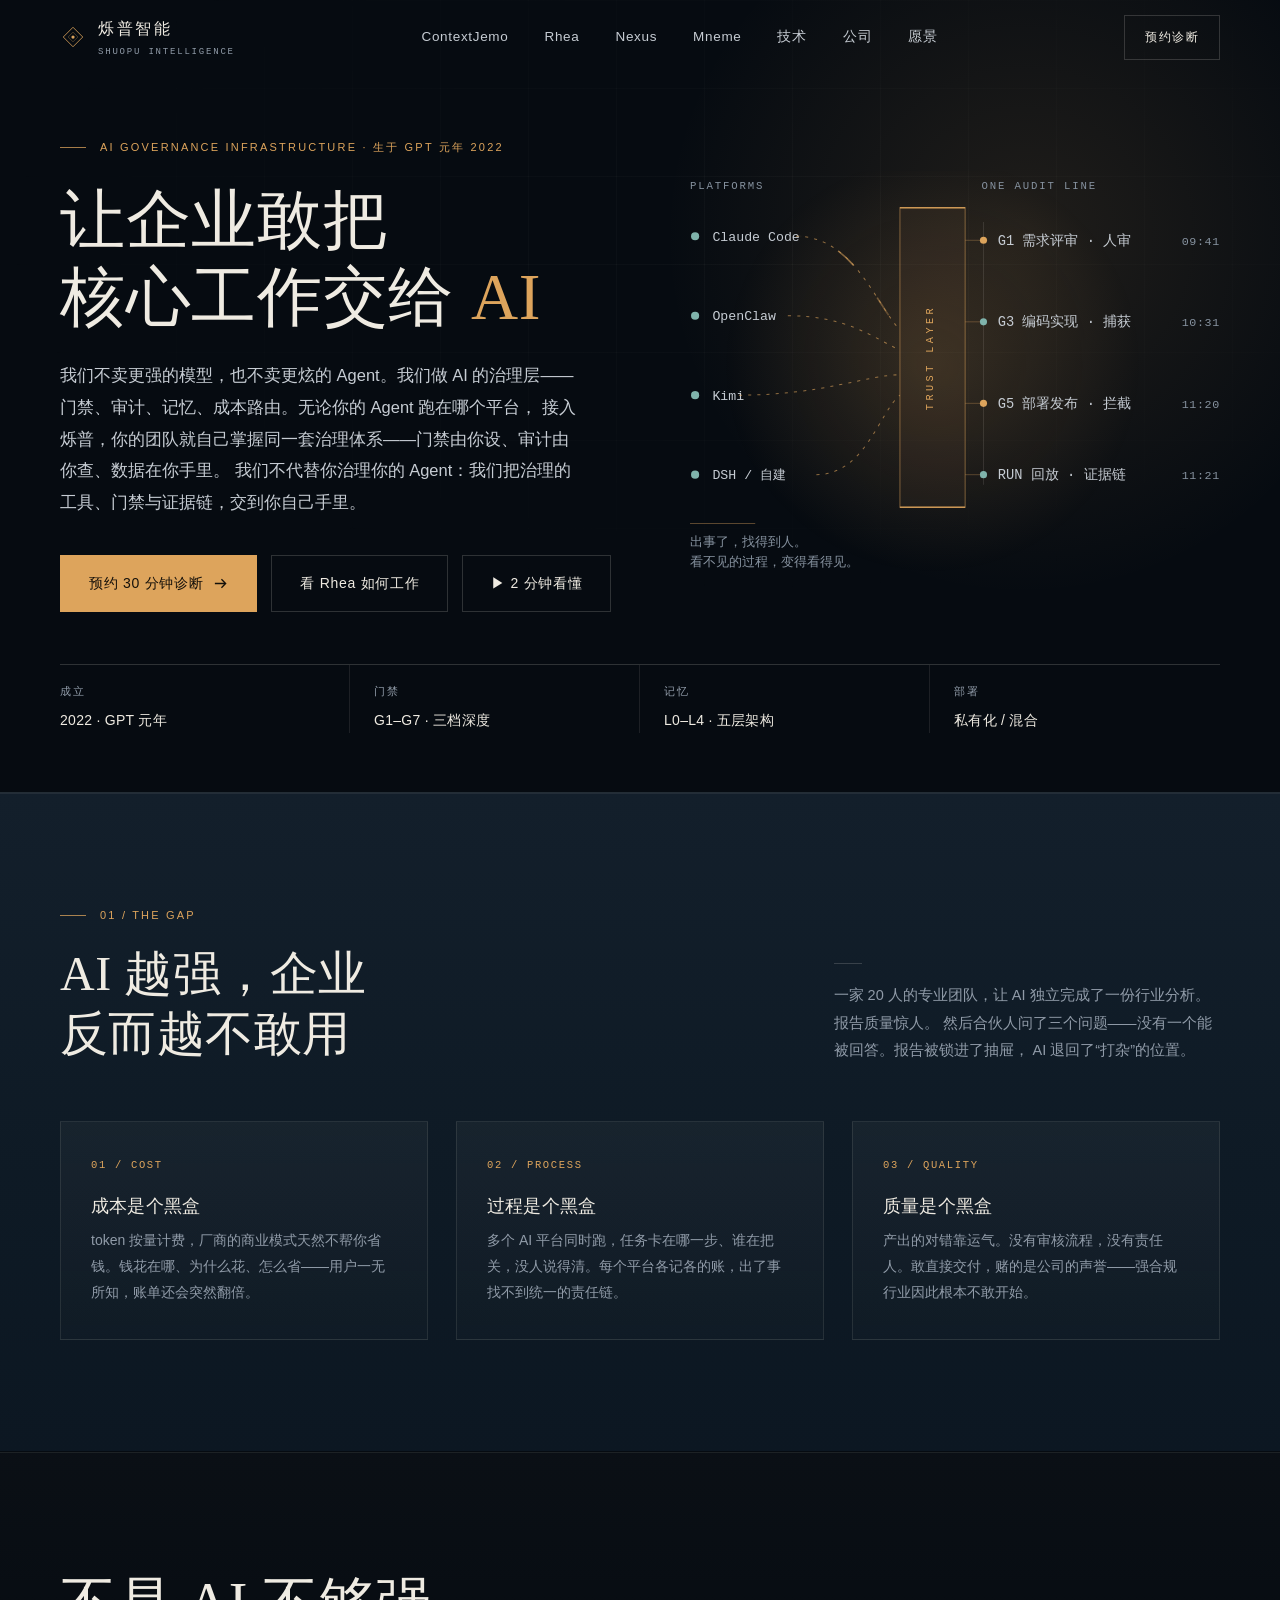
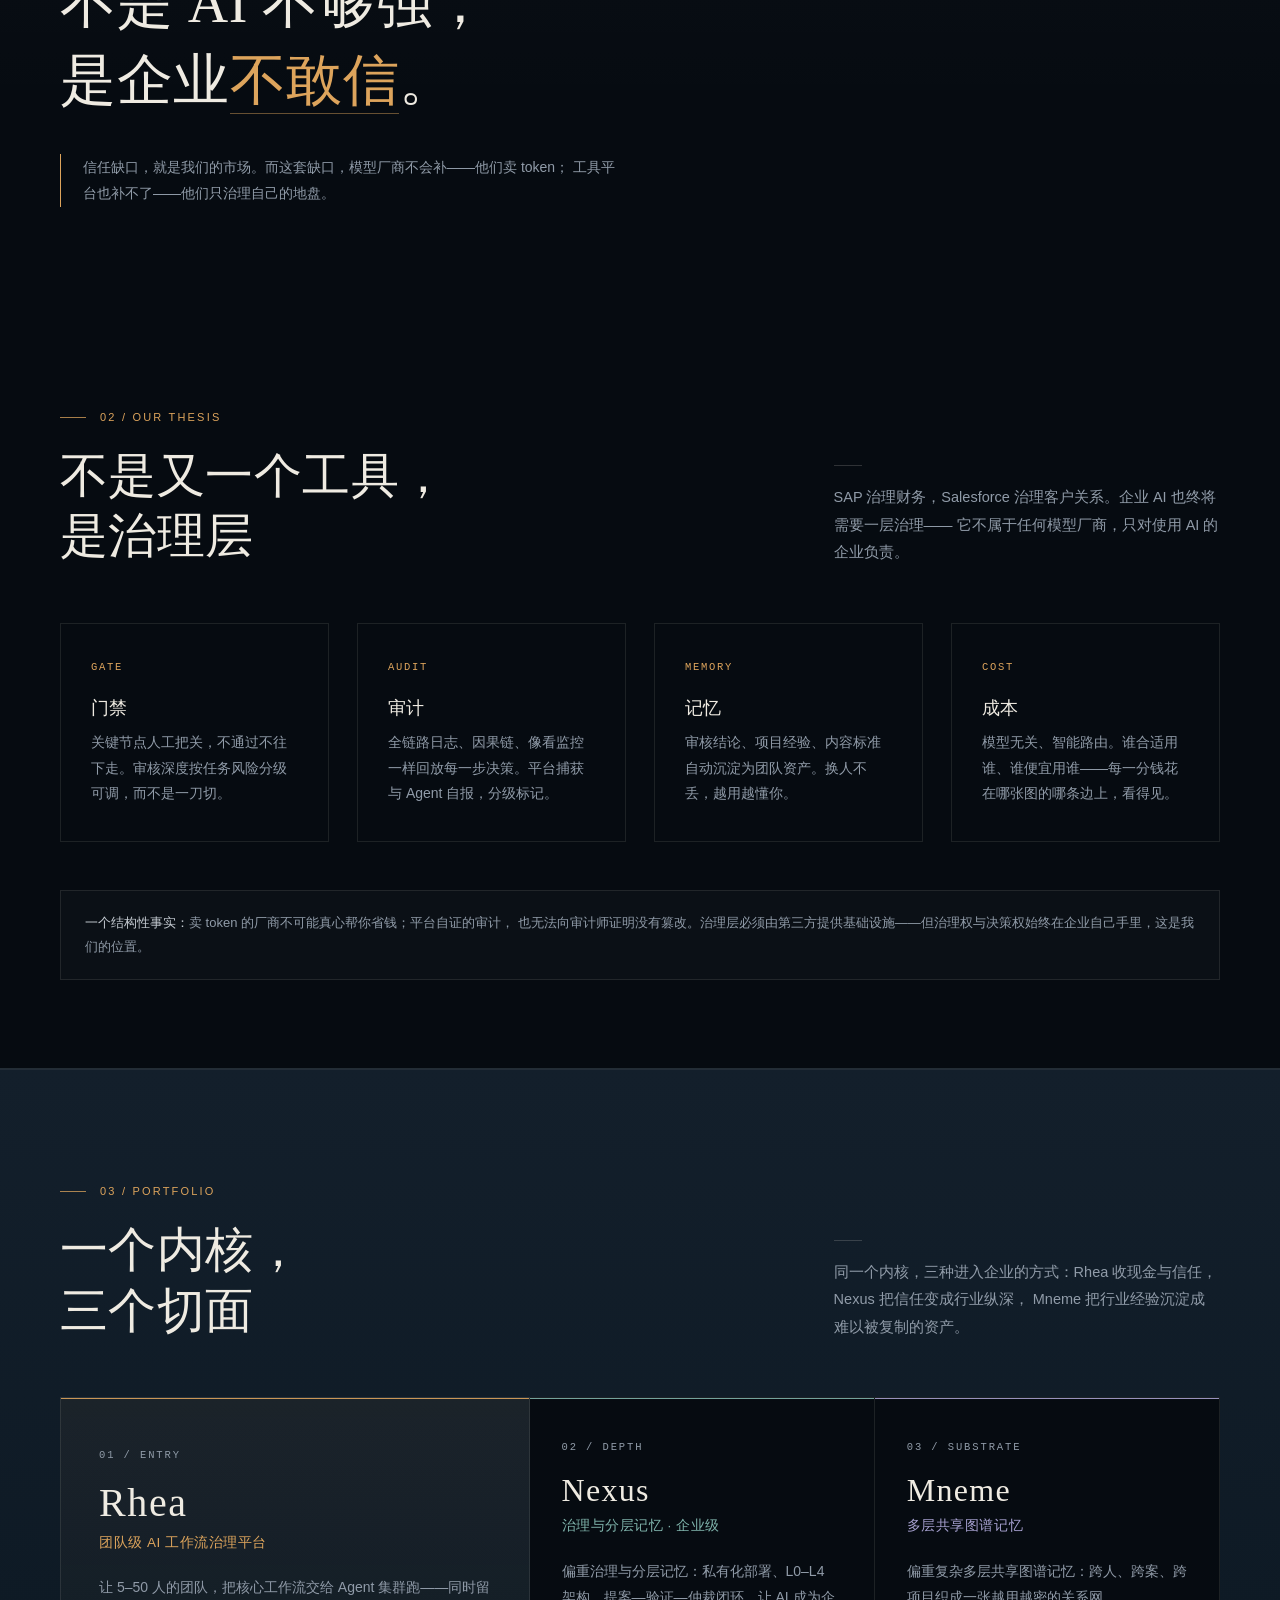
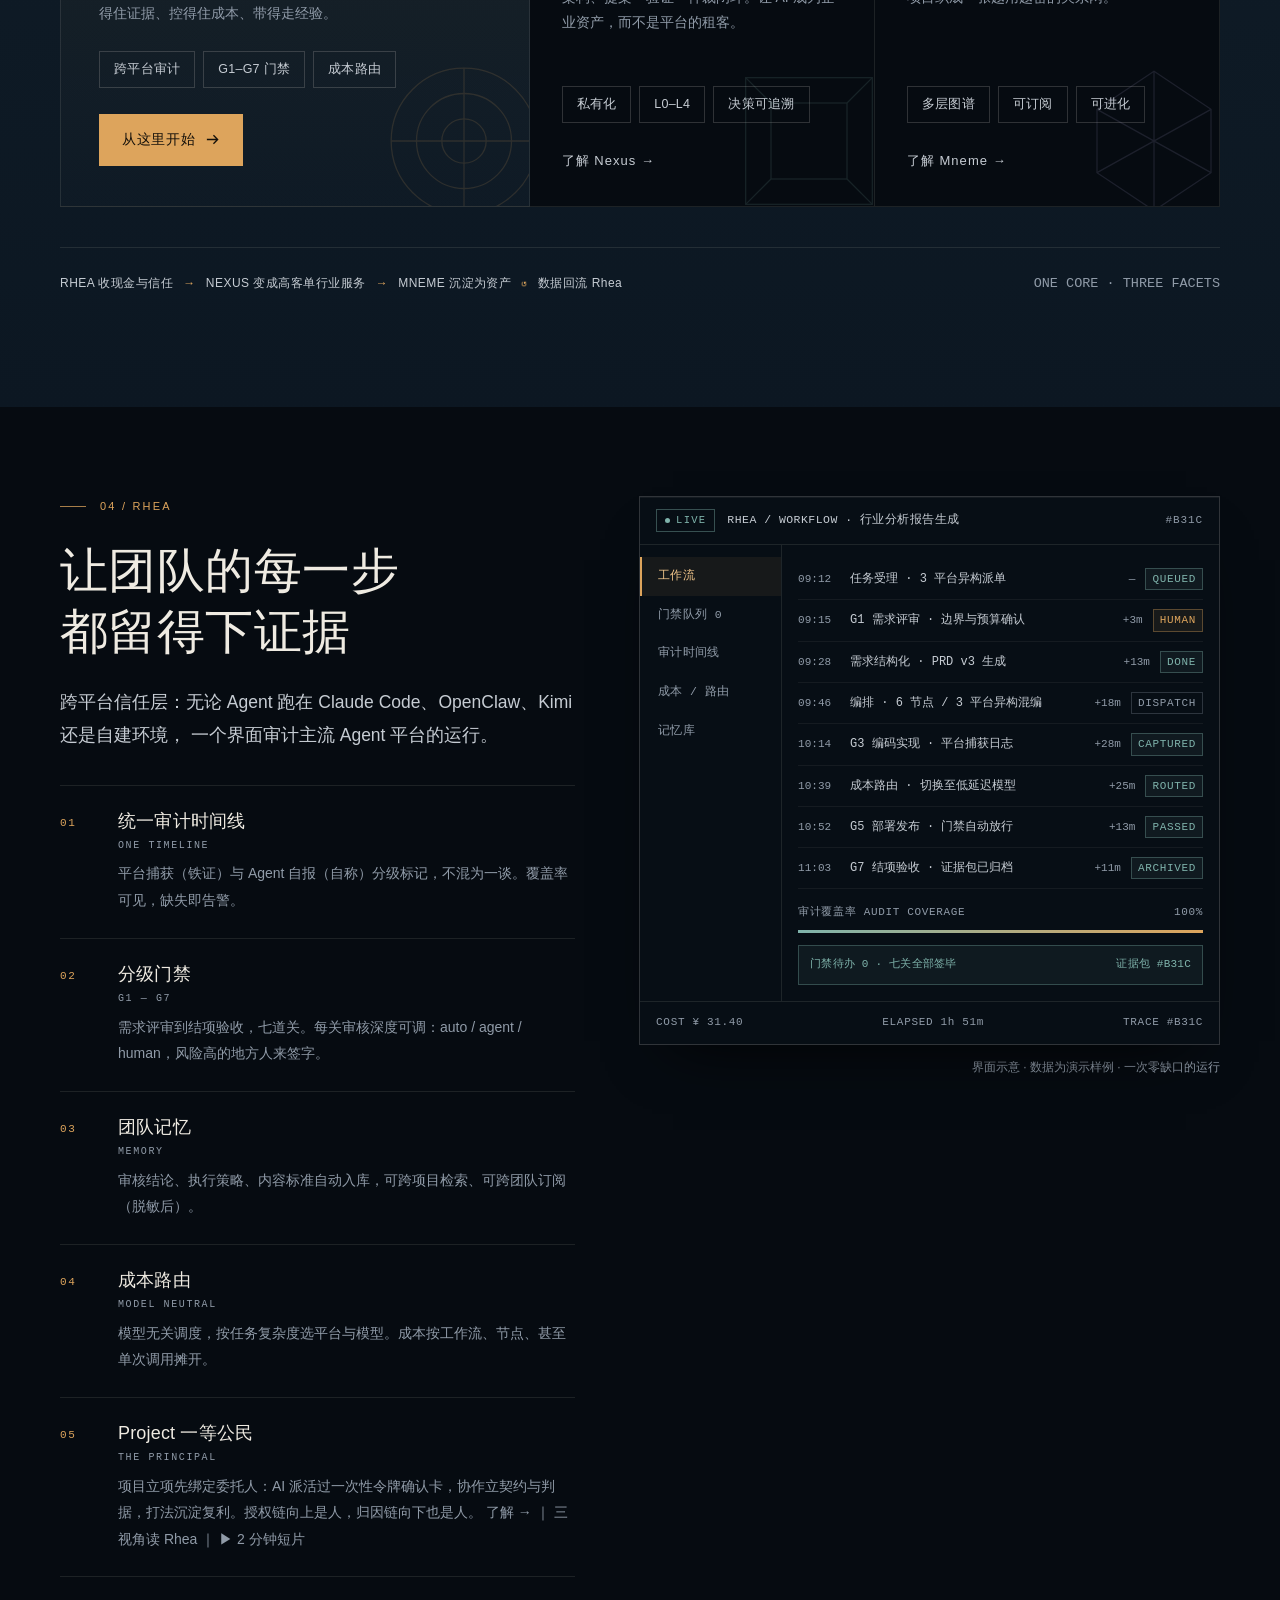
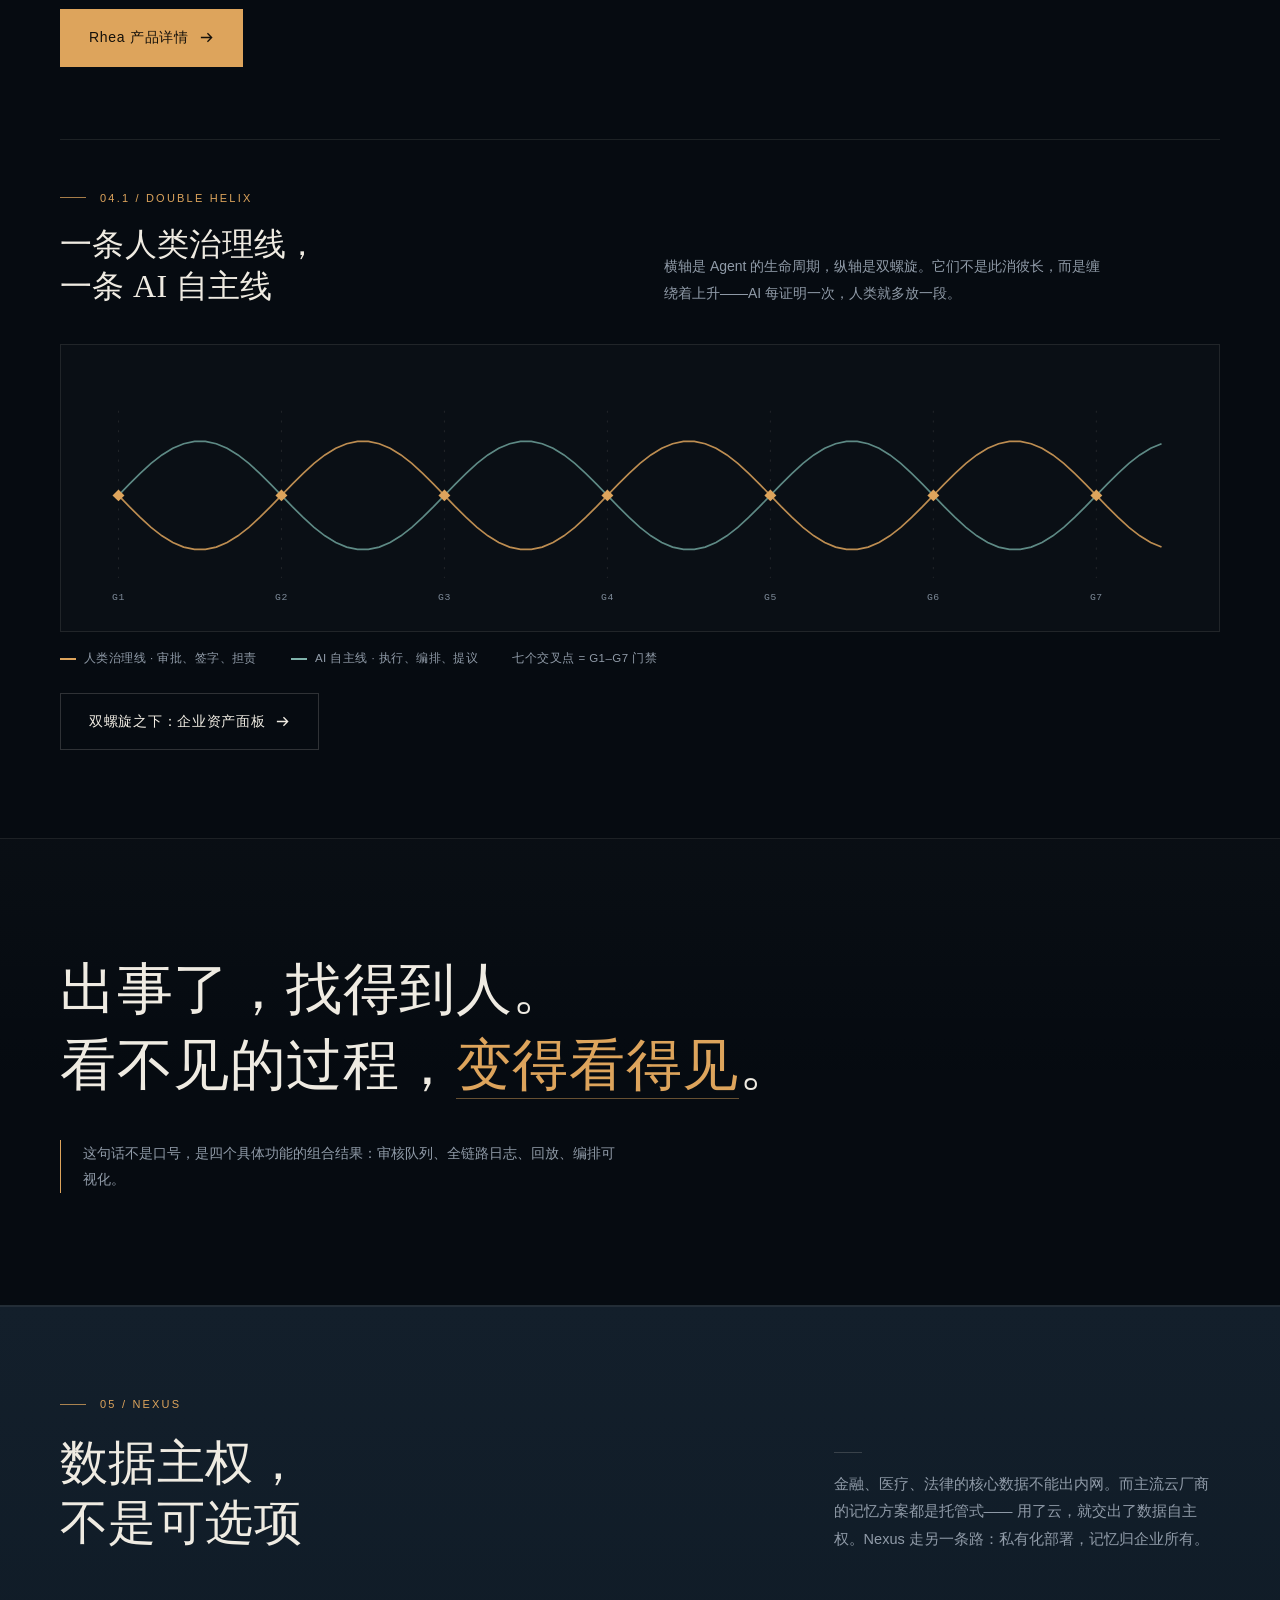
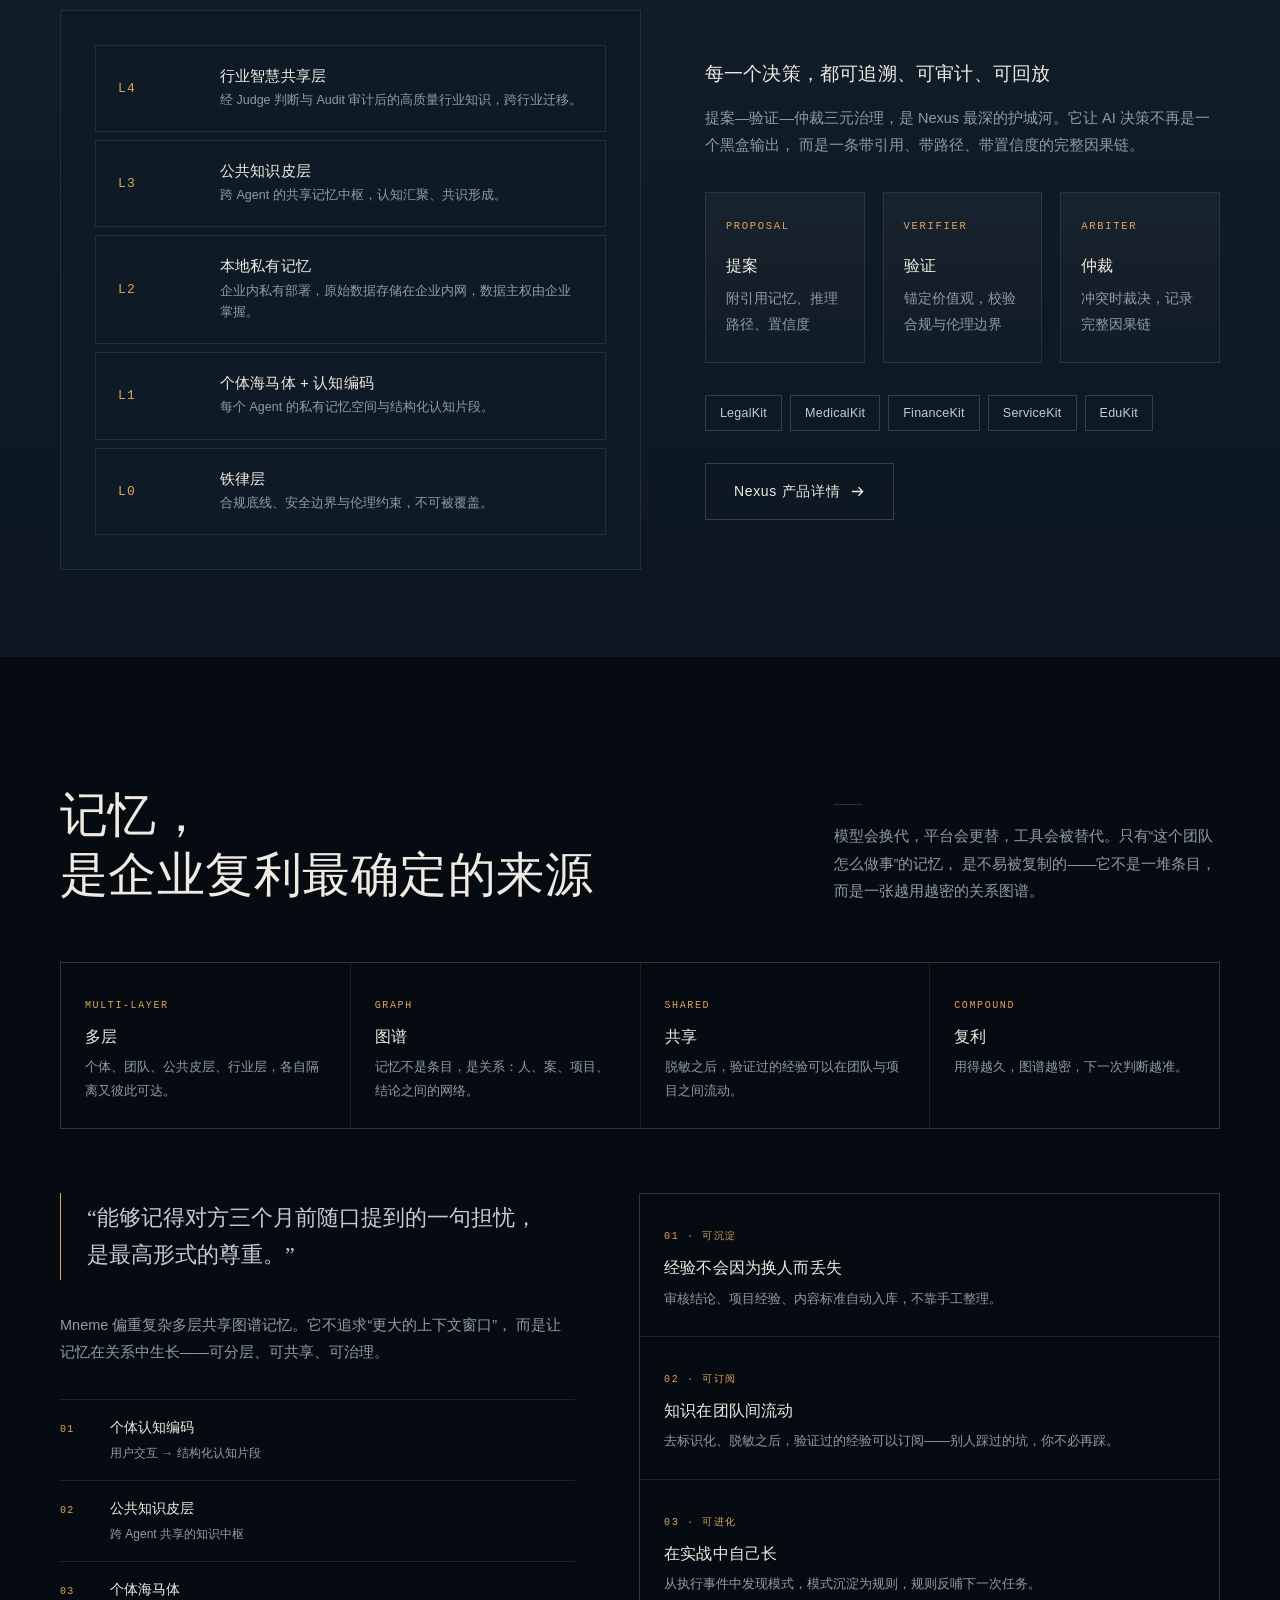
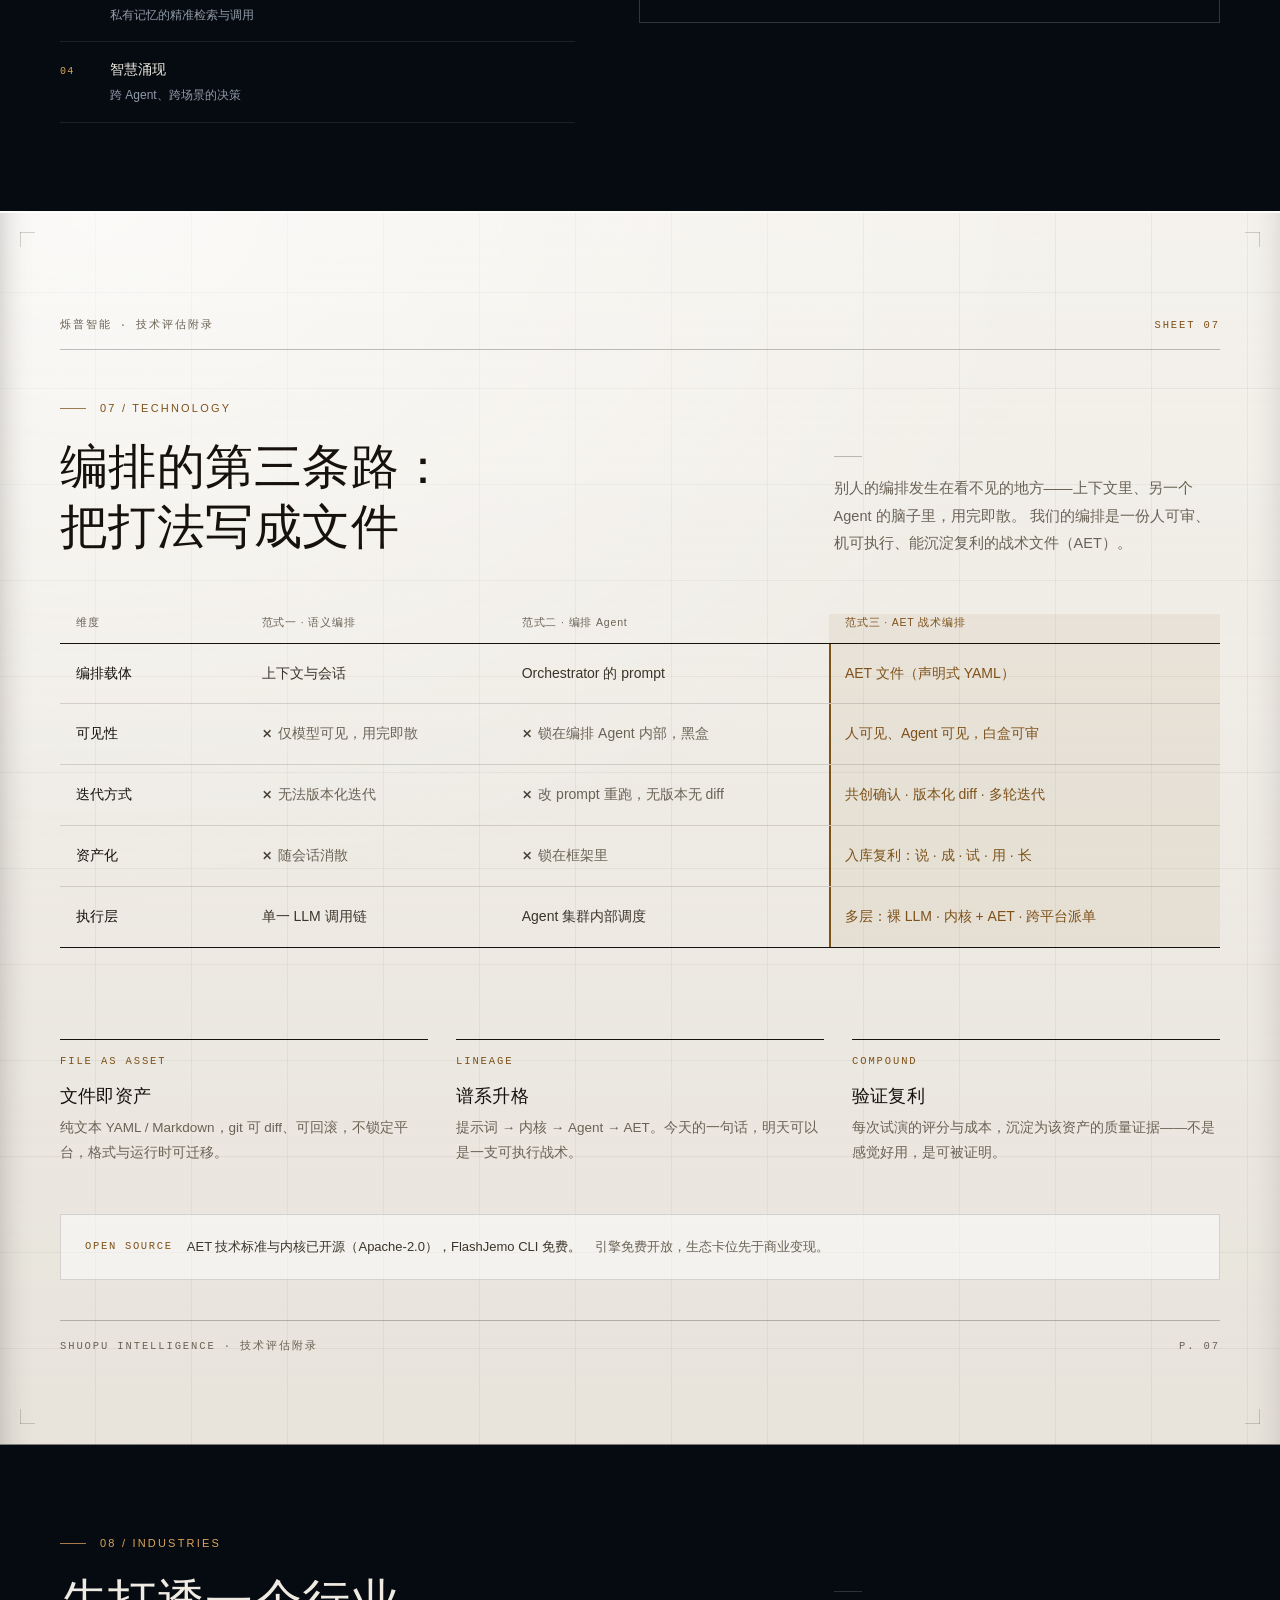
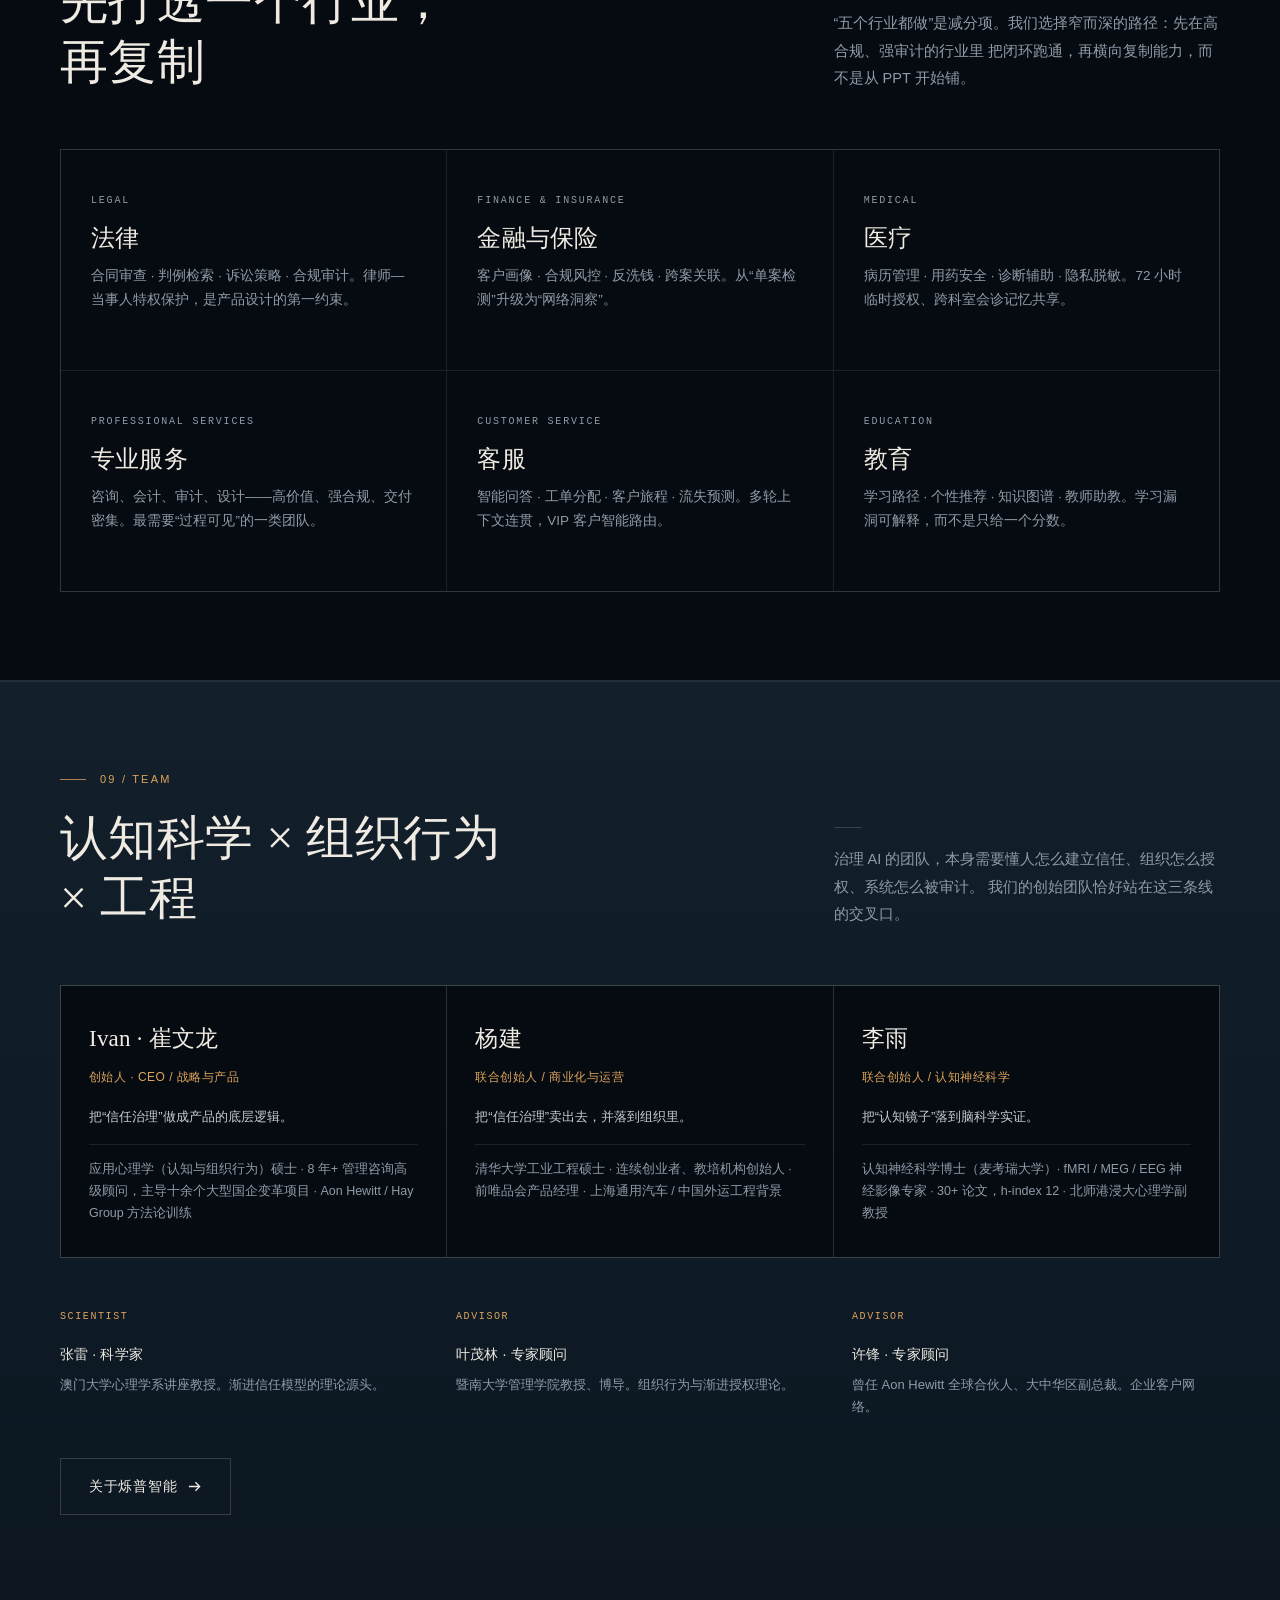
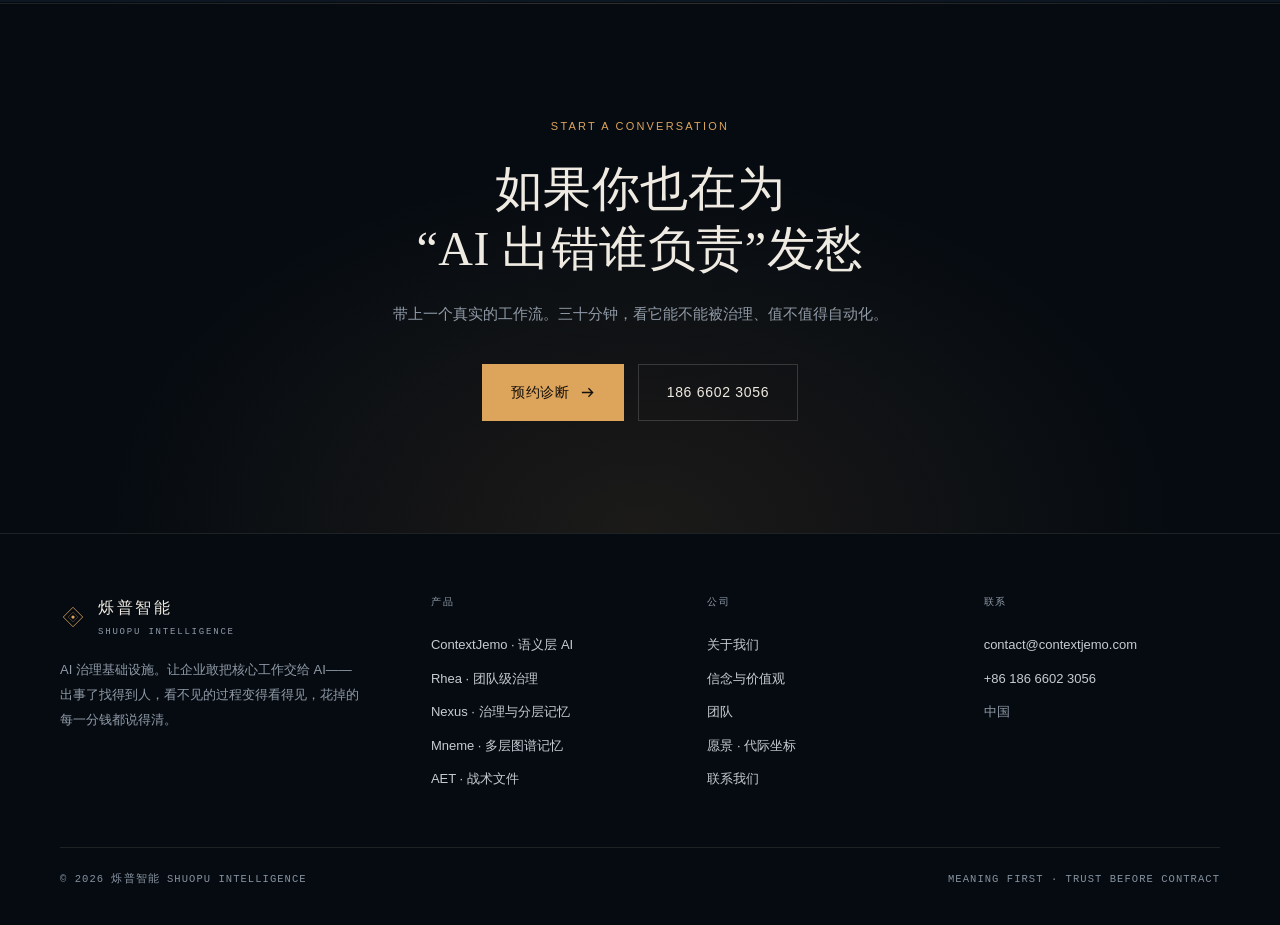
==== commit 439713f5: "公司官网邮箱换成自有域名：contact@contextjemo.com - 阿里企业邮箱（免费版）已开通，域名 contextjemo.com - MX/SPF 已生效：mail.mxhichina" ====
--- a/index.html
+++ b/index.html
@@ -862,7 +862,7 @@
     <h2 class="h1 rv rv-d1">如果你也在为<br>“AI 出错谁负责”发愁</h2>
     <p class="rv rv-d2">带上一个真实的工作流。三十分钟，看它能不能被治理、值不值得自动化。</p>
     <div class="cta-actions rv rv-d3">
-      <a class="btn btn--solid" href="mailto:wenlongcui@hotmail.com">预约诊断
+      <a class="btn btn--solid" href="mailto:contact@contextjemo.com">预约诊断
         <svg viewBox="0 0 16 16" fill="none" stroke="currentColor" stroke-width="1.4"><path d="M2 8h11M9 3.5 13.5 8 9 12.5"/></svg>
       </a>
       <a class="btn btn--ghost" href="tel:18666023056">186 6602 3056</a>
@@ -905,7 +905,7 @@
       </div>
       <div class="foot-col">
         <h5>联系</h5>
-        <a href="mailto:wenlongcui@hotmail.com">wenlongcui@hotmail.com</a>
+        <a href="mailto:contact@contextjemo.com">contact@contextjemo.com</a>
         <a href="tel:18666023056">+86 186 6602 3056</a>
         <span style="color:var(--muted)">中国</span>
       </div>
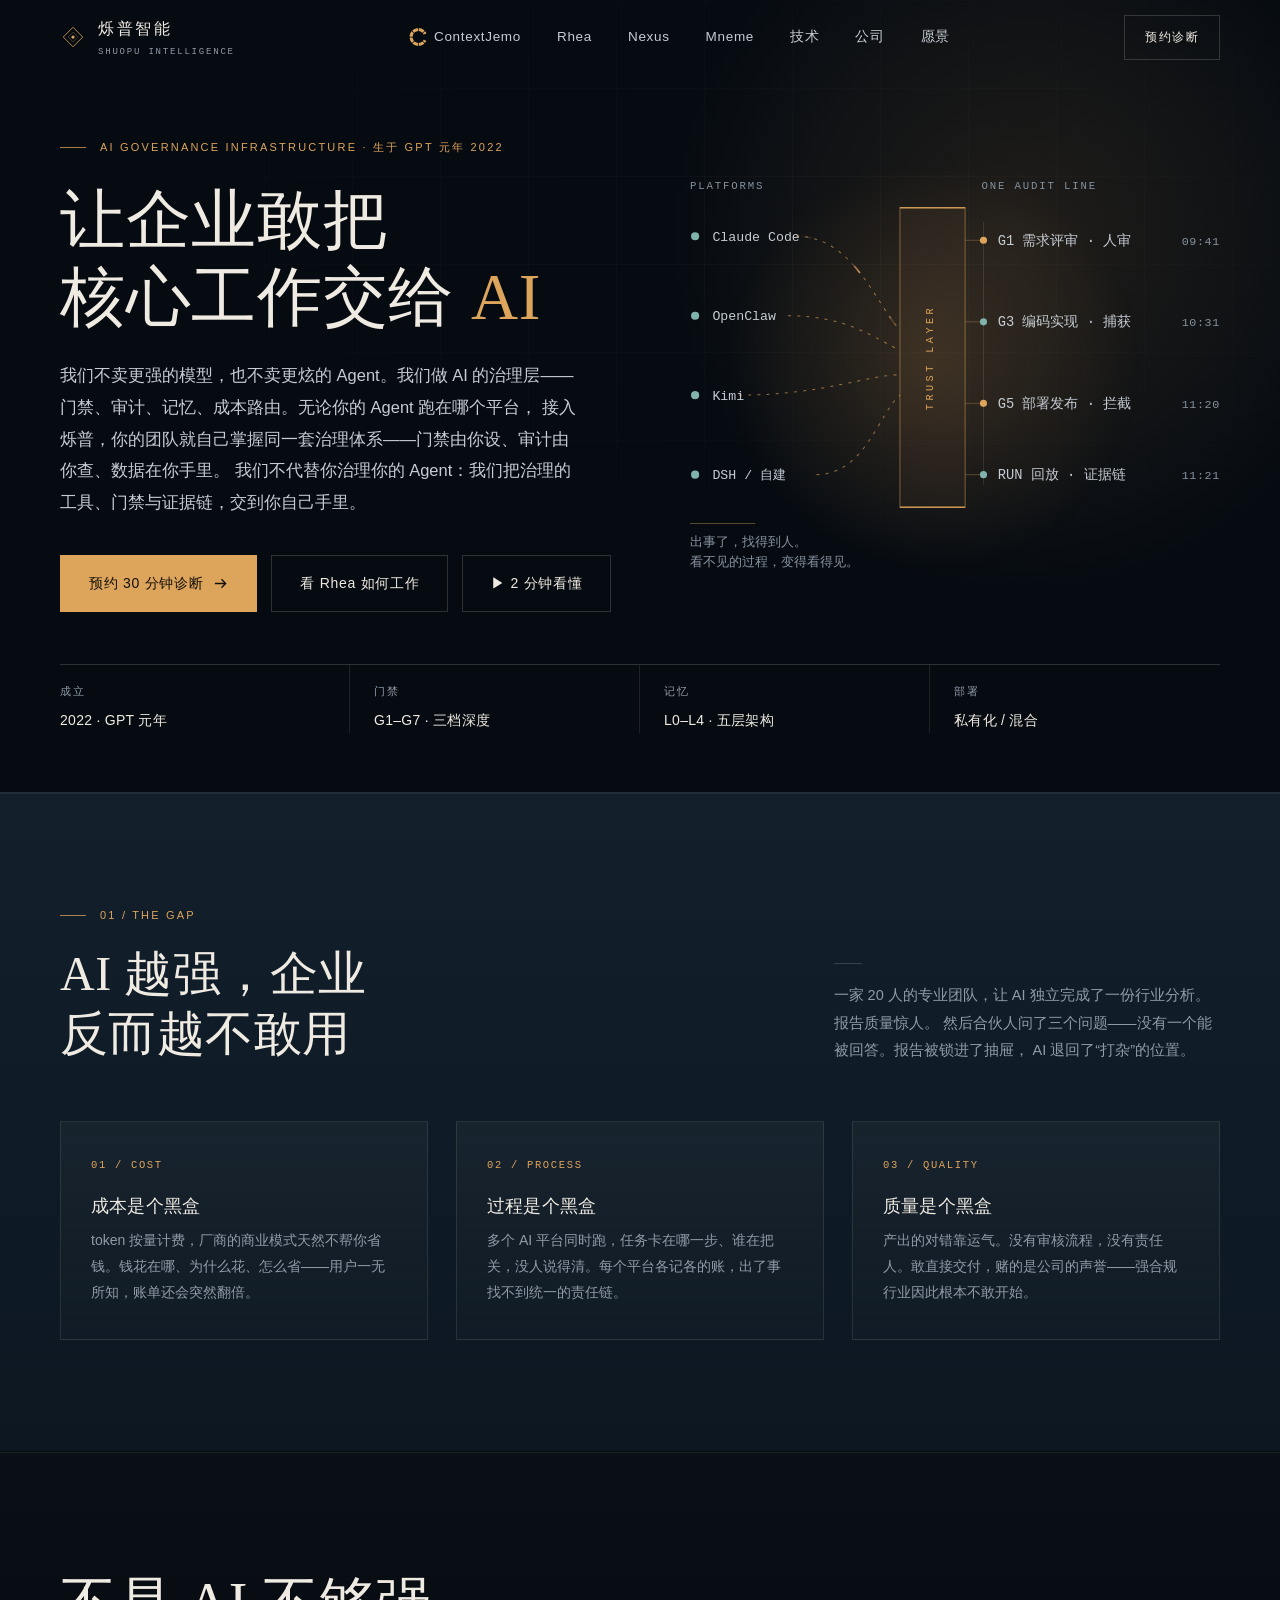
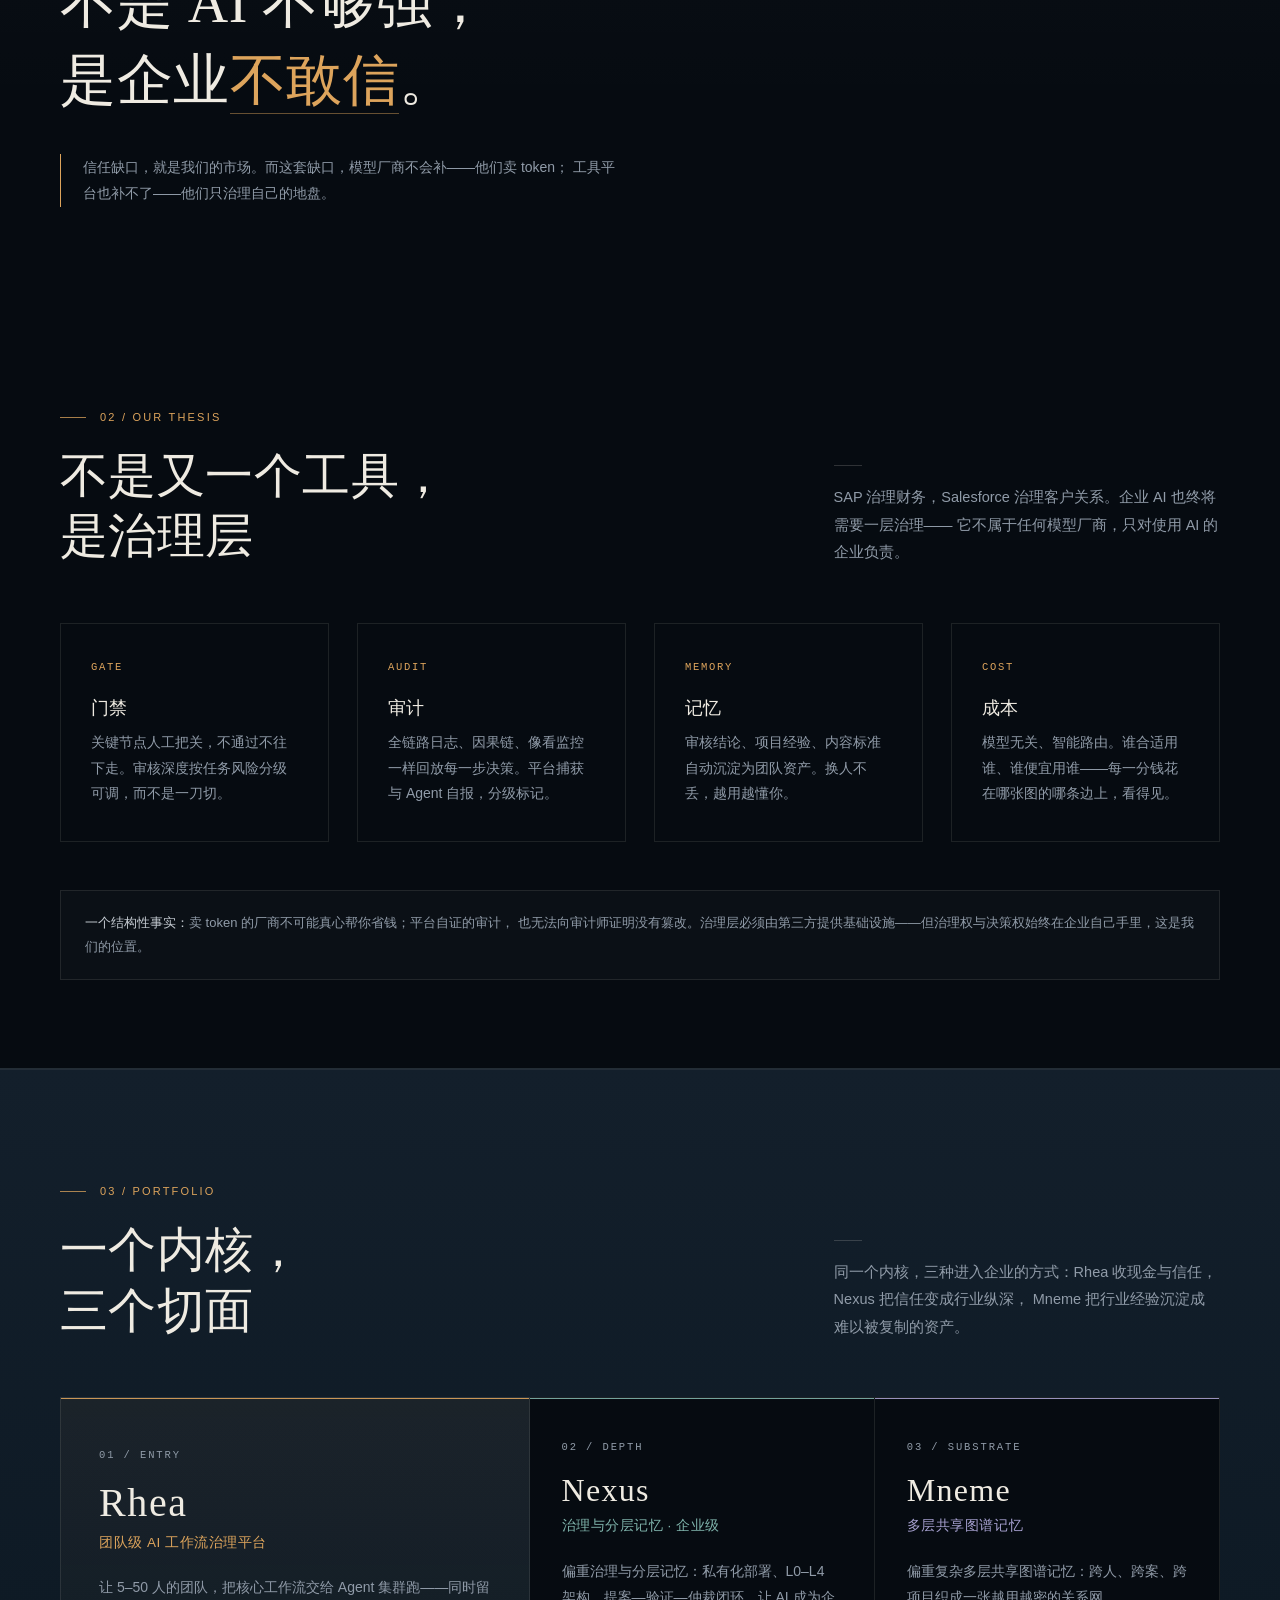
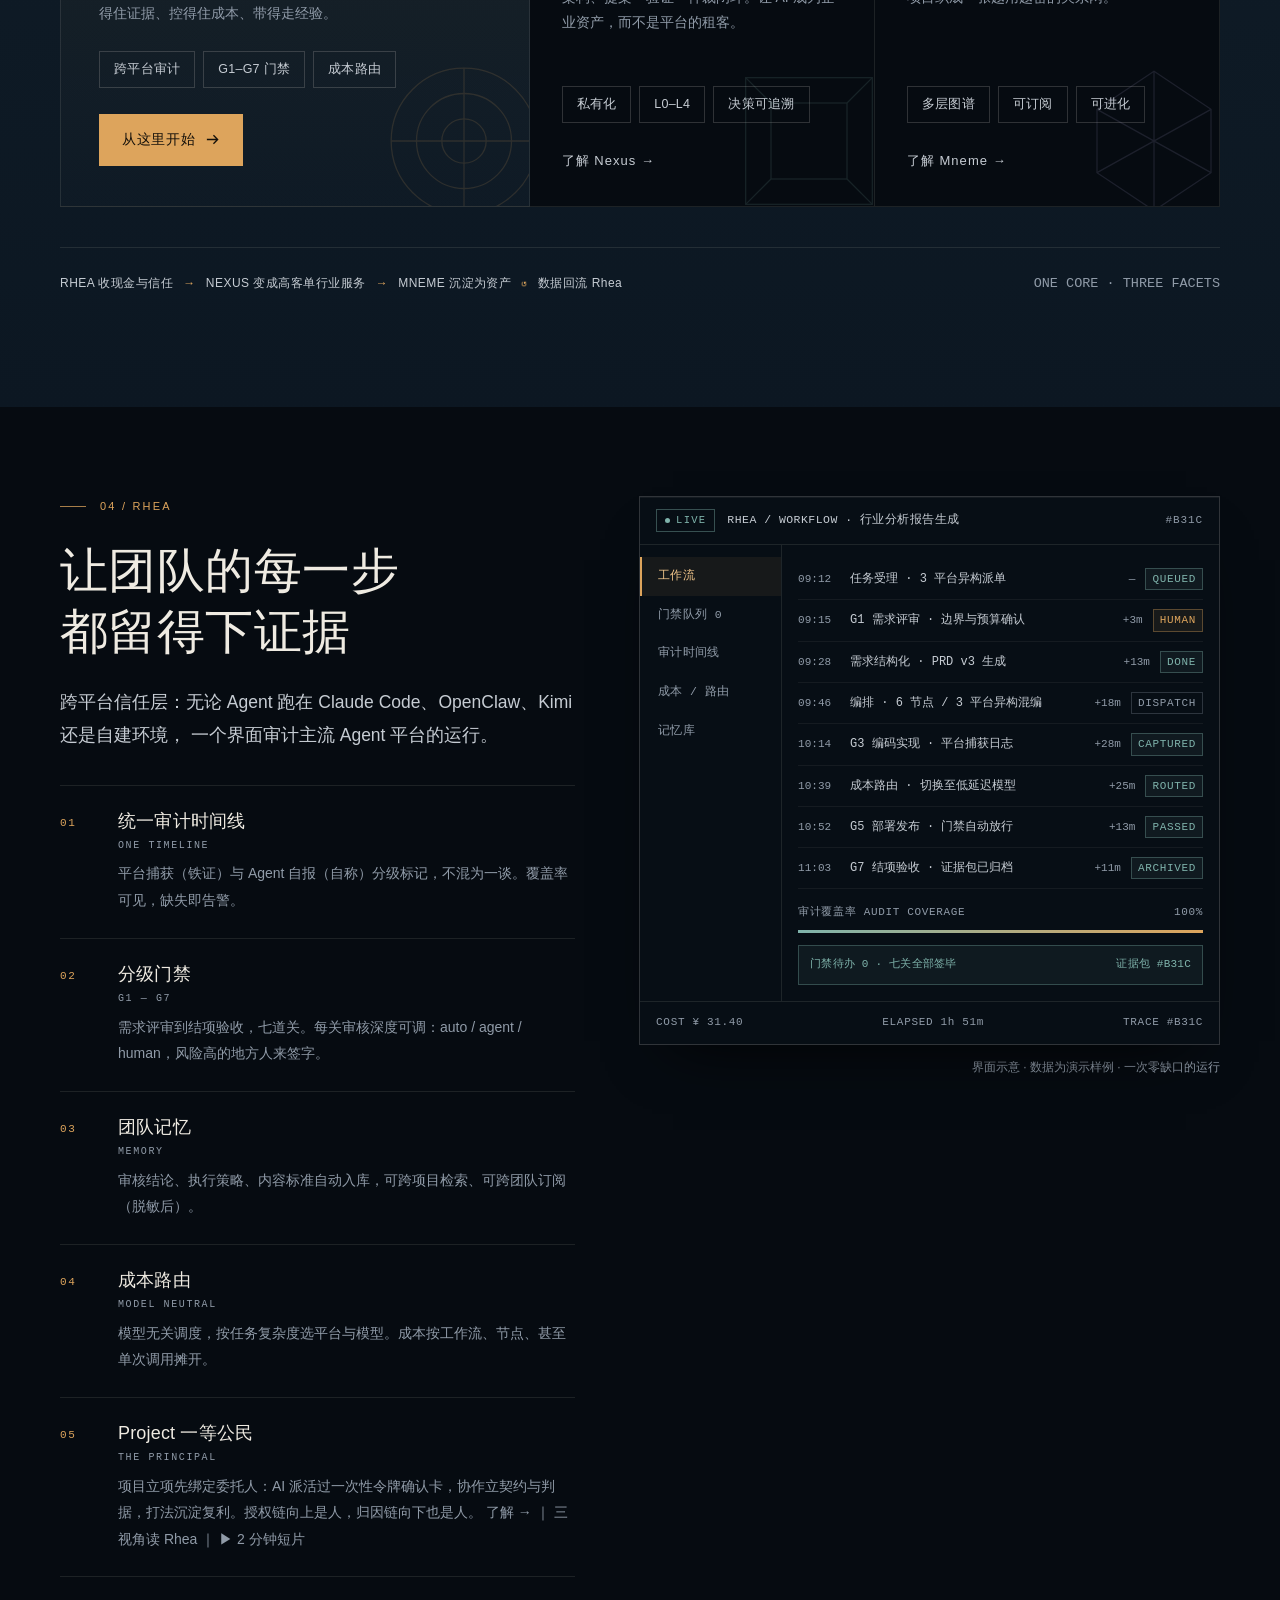
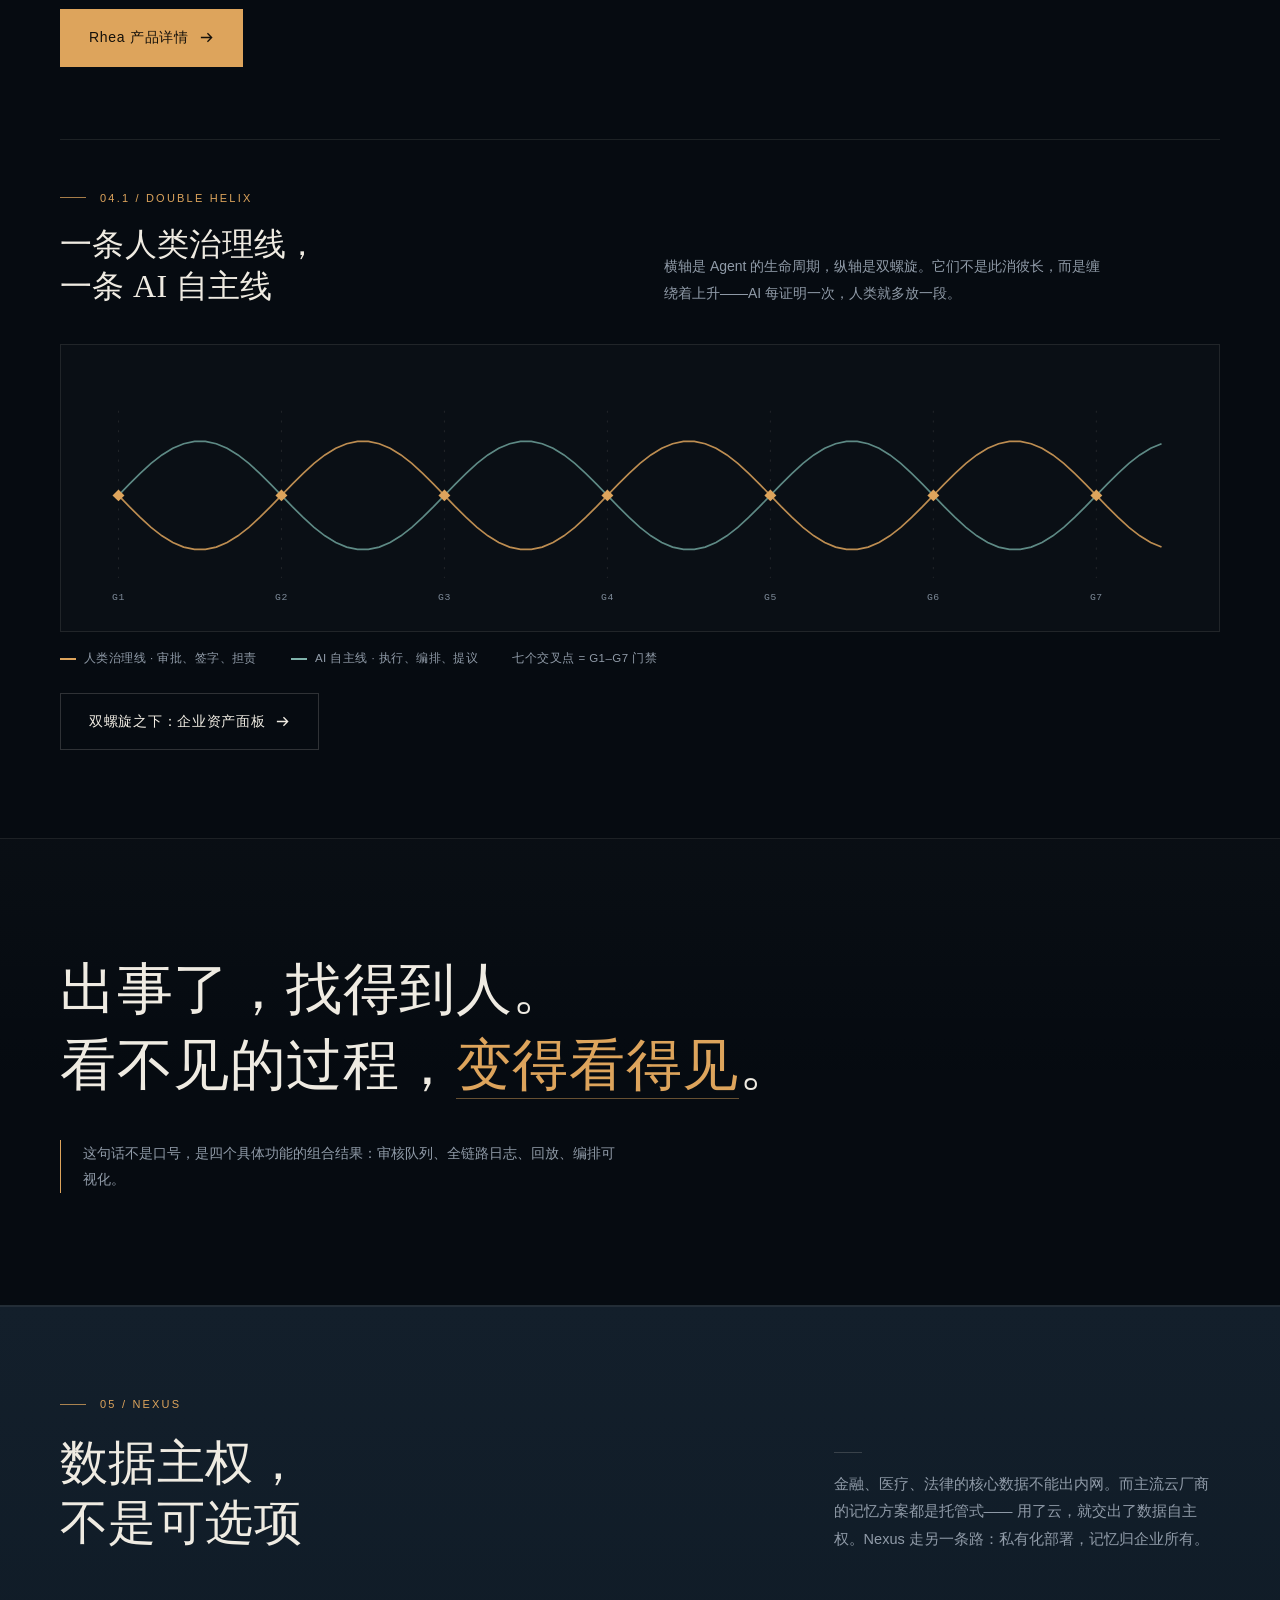
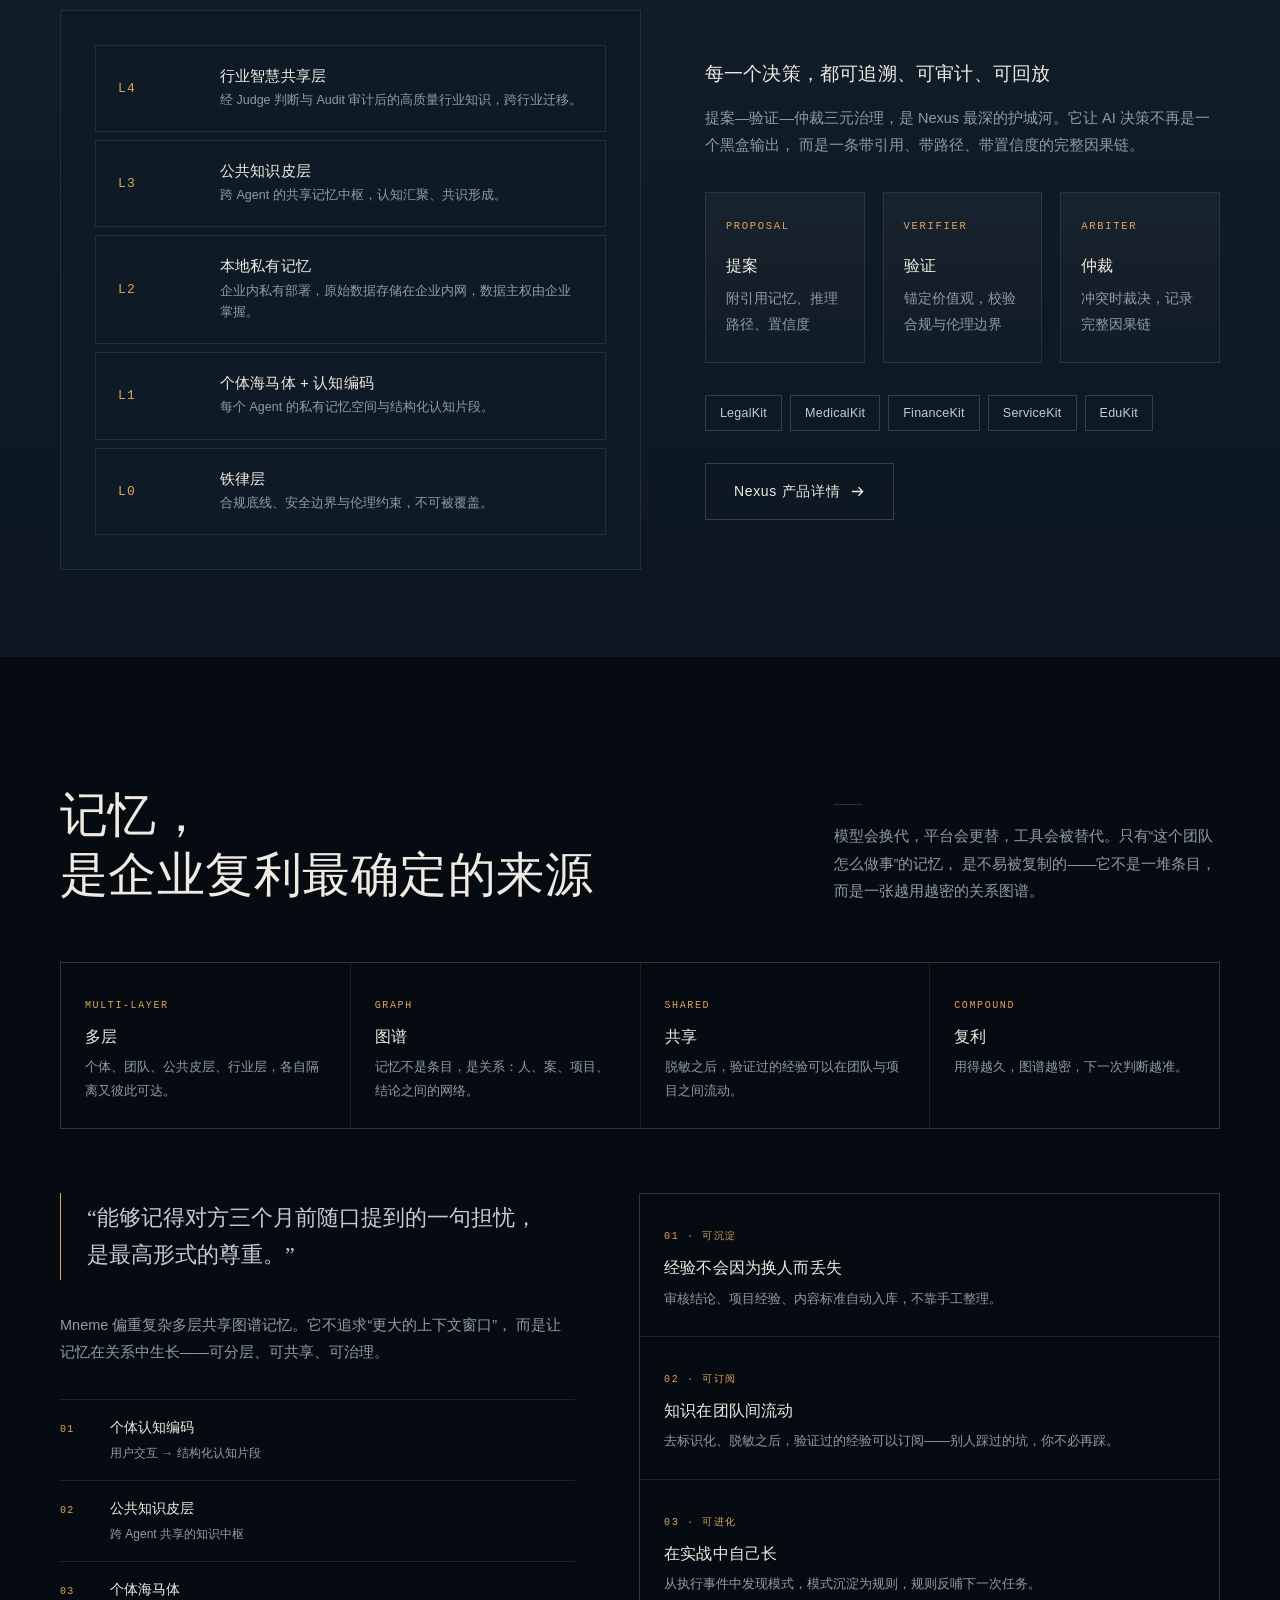
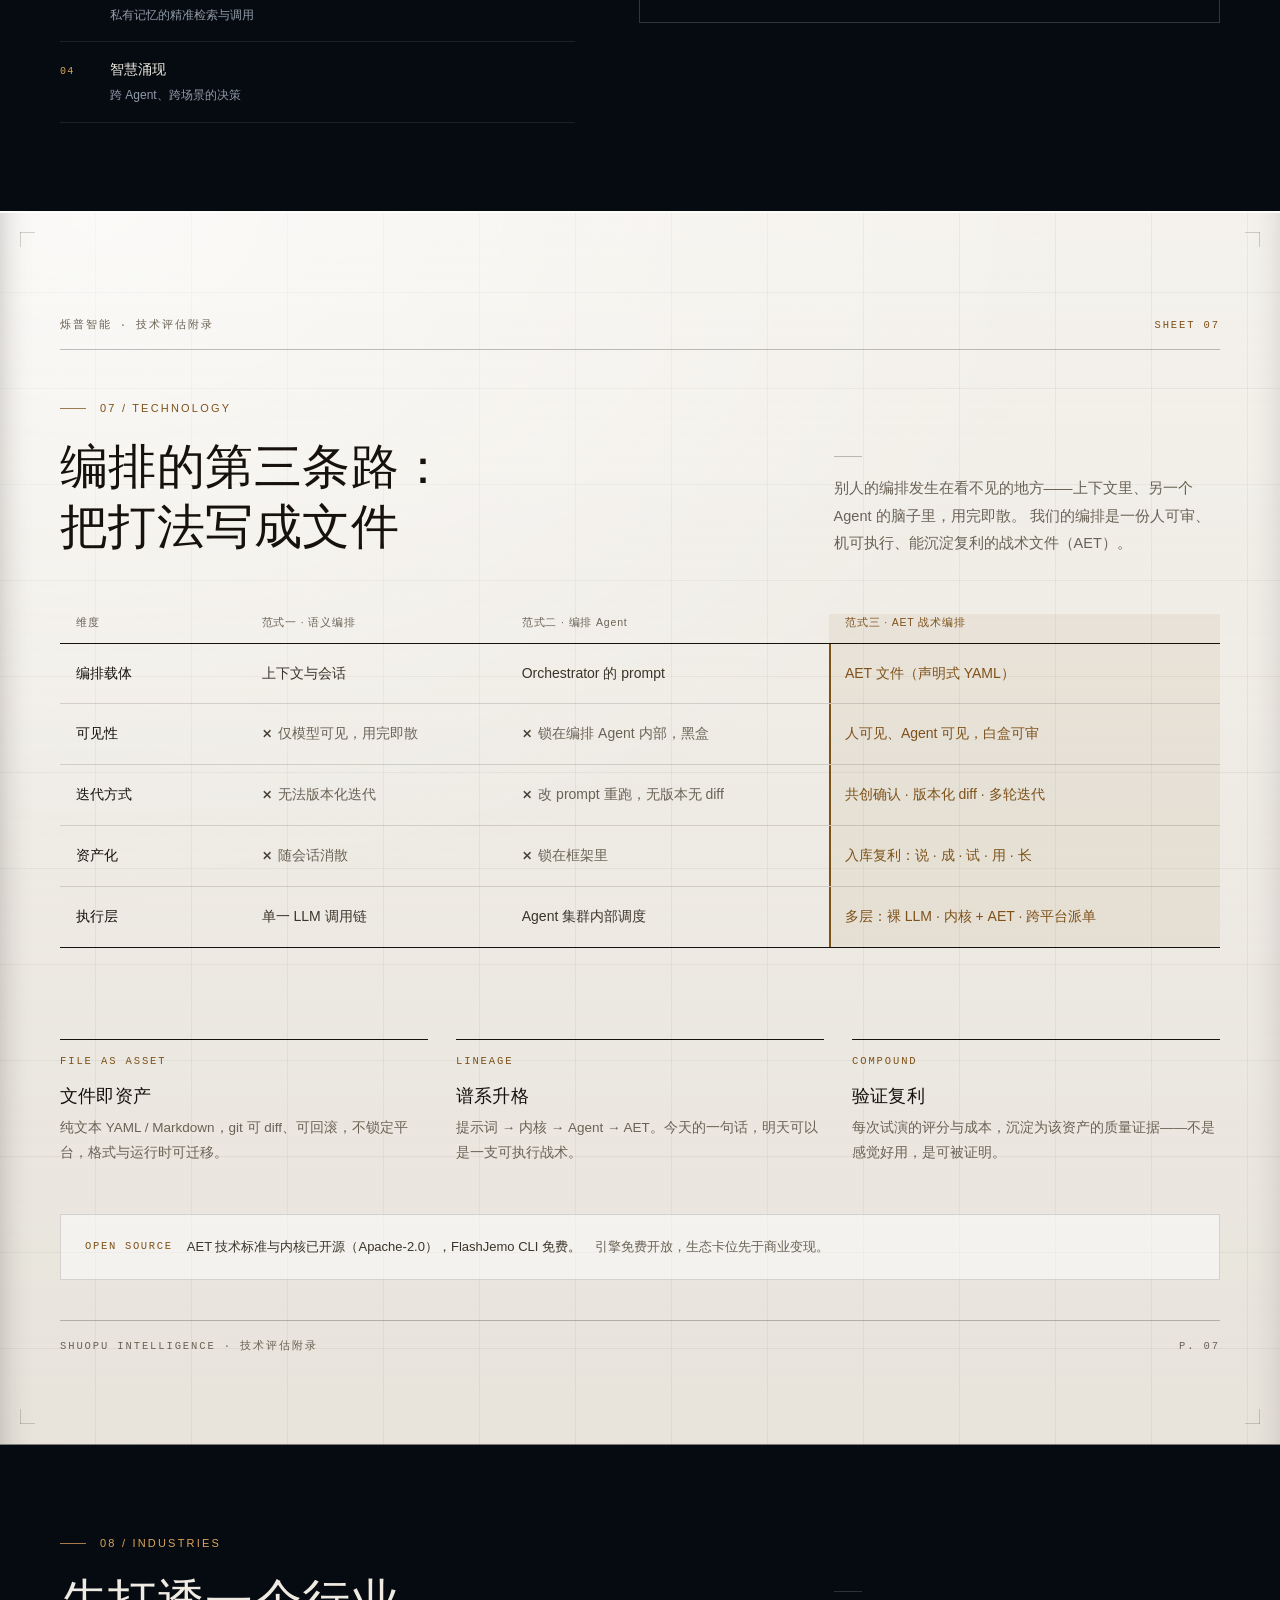
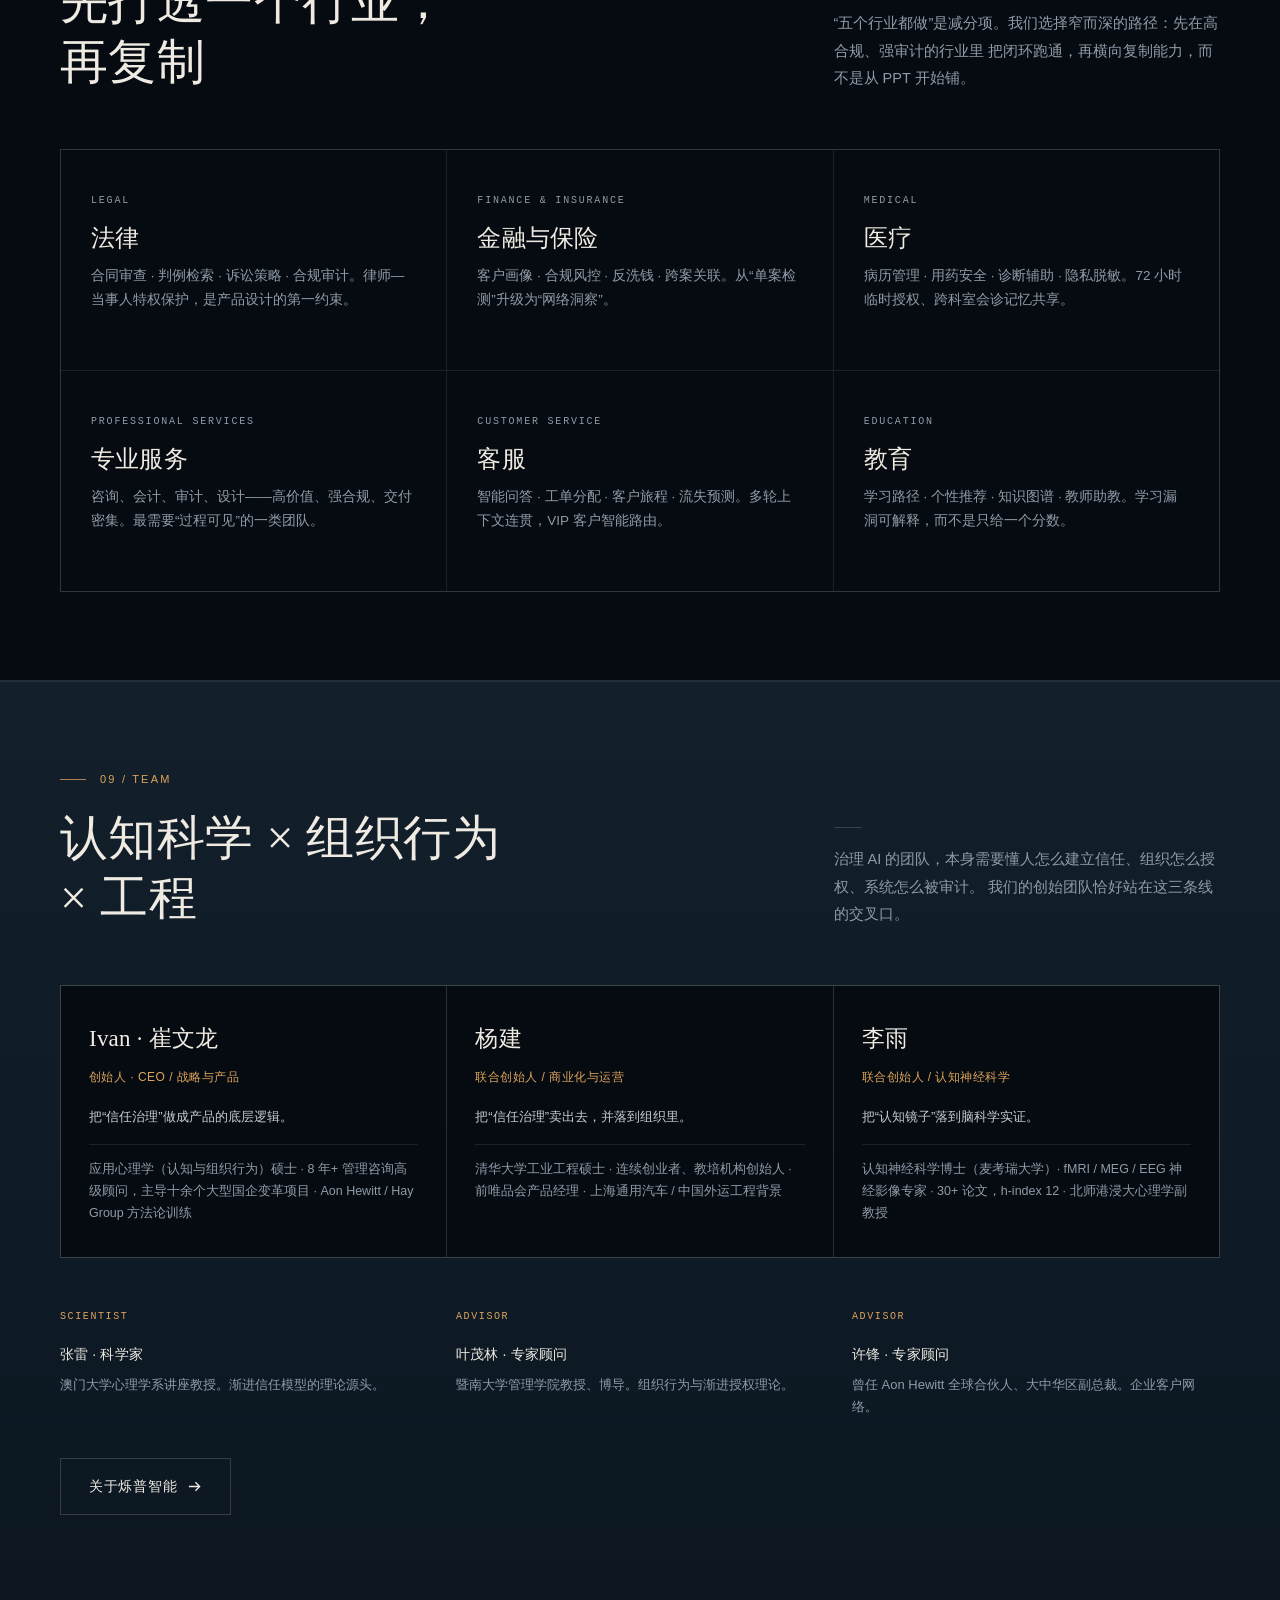
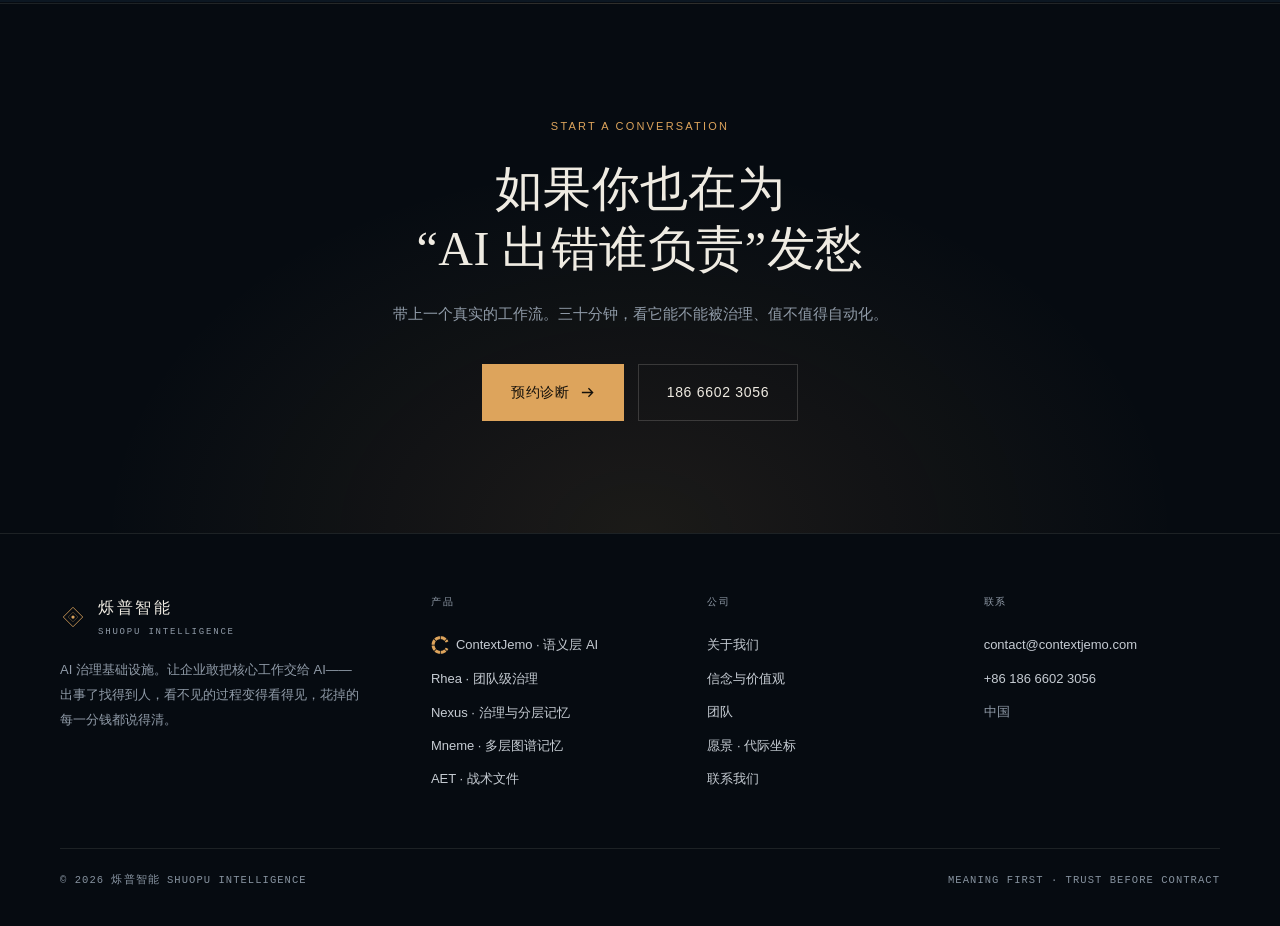
==== commit 816ad655: "feat(brand): ContextJemo 产品入口换用新 logo 标记 - 导航与页脚的 ContextJemo 入口加上琥珀分段 C 标记 cj-mark.svg - 修复全局 img{d" ====
--- a/index.html
+++ b/index.html
@@ -25,7 +25,7 @@
       <span class="brand-name">烁普智能<span>SHUOPU INTELLIGENCE</span></span>
     </a>
     <nav class="nav-links" id="navLinks">
-      <a href="https://contextjemo.com/">ContextJemo</a>
+      <a class="cj-link" href="https://contextjemo.com/"><img class="cj-mark cj-mark--sm" src="assets/logo/cj-mark.svg" alt="">ContextJemo</a>
       <a href="rhea.html">Rhea</a>
       <a href="nexus.html">Nexus</a>
       <a href="index.html#mneme">Mneme</a>
@@ -889,7 +889,7 @@
       </div>
       <div class="foot-col">
         <h5>产品</h5>
-        <a href="https://contextjemo.com/">ContextJemo · 语义层 AI</a>
+        <a class="cj-link" href="https://contextjemo.com/"><img class="cj-mark cj-mark--sm" src="assets/logo/cj-mark.svg" alt="">ContextJemo · 语义层 AI</a>
         <a href="rhea.html">Rhea · 团队级治理</a>
         <a href="nexus.html">Nexus · 治理与分层记忆</a>
         <a href="index.html#mneme">Mneme · 多层图谱记忆</a>
--- a/assets/css/site.css
+++ b/assets/css/site.css
@@ -286,6 +286,8 @@
 
 .brand { display: flex; align-items: center; gap: 12px; }
 .brand svg { width: 26px; height: 26px; flex: none; }
+/* ContextJemo 分段 C 标记 · 官网产品入口（导航 / 页脚） */
+img.cj-mark--sm { width: 18px; height: 18px; flex: none; object-fit: contain; }
 .brand-name {
   font-size: 16px;
   letter-spacing: 0.16em;
@@ -1930,3 +1932,6 @@
    用 inline-block + padding-block 撑到 ≥24px，不改变视觉密度与字阶。 */
 .trace { display: inline-block; padding-block: 5px; position: relative; z-index: 2; }
 .trace a { display: inline-block; padding-block: 5px; }
+
+/* ContextJemo 入口：标记 + 文字保持行内对齐（须在 .foot-col a 之后） */
+a.cj-link { display: inline-flex; align-items: center; gap: 7px; }
